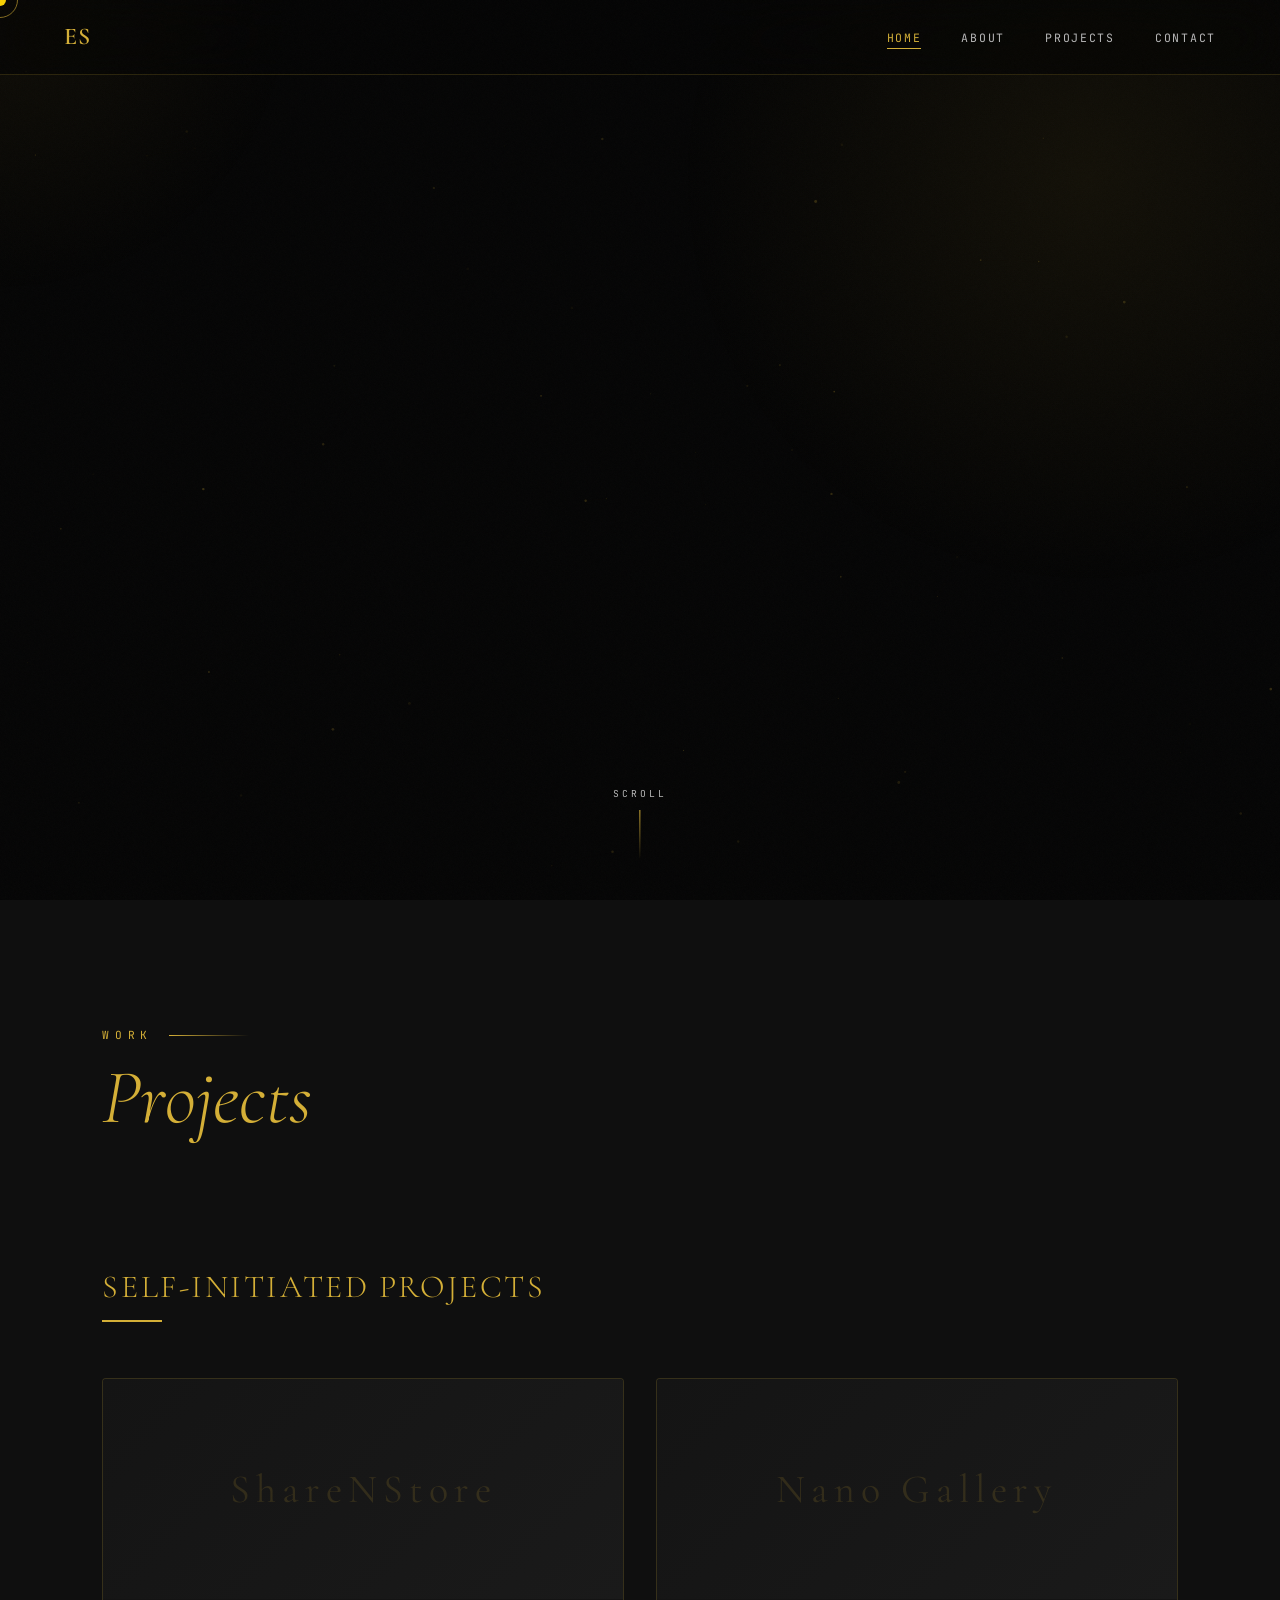
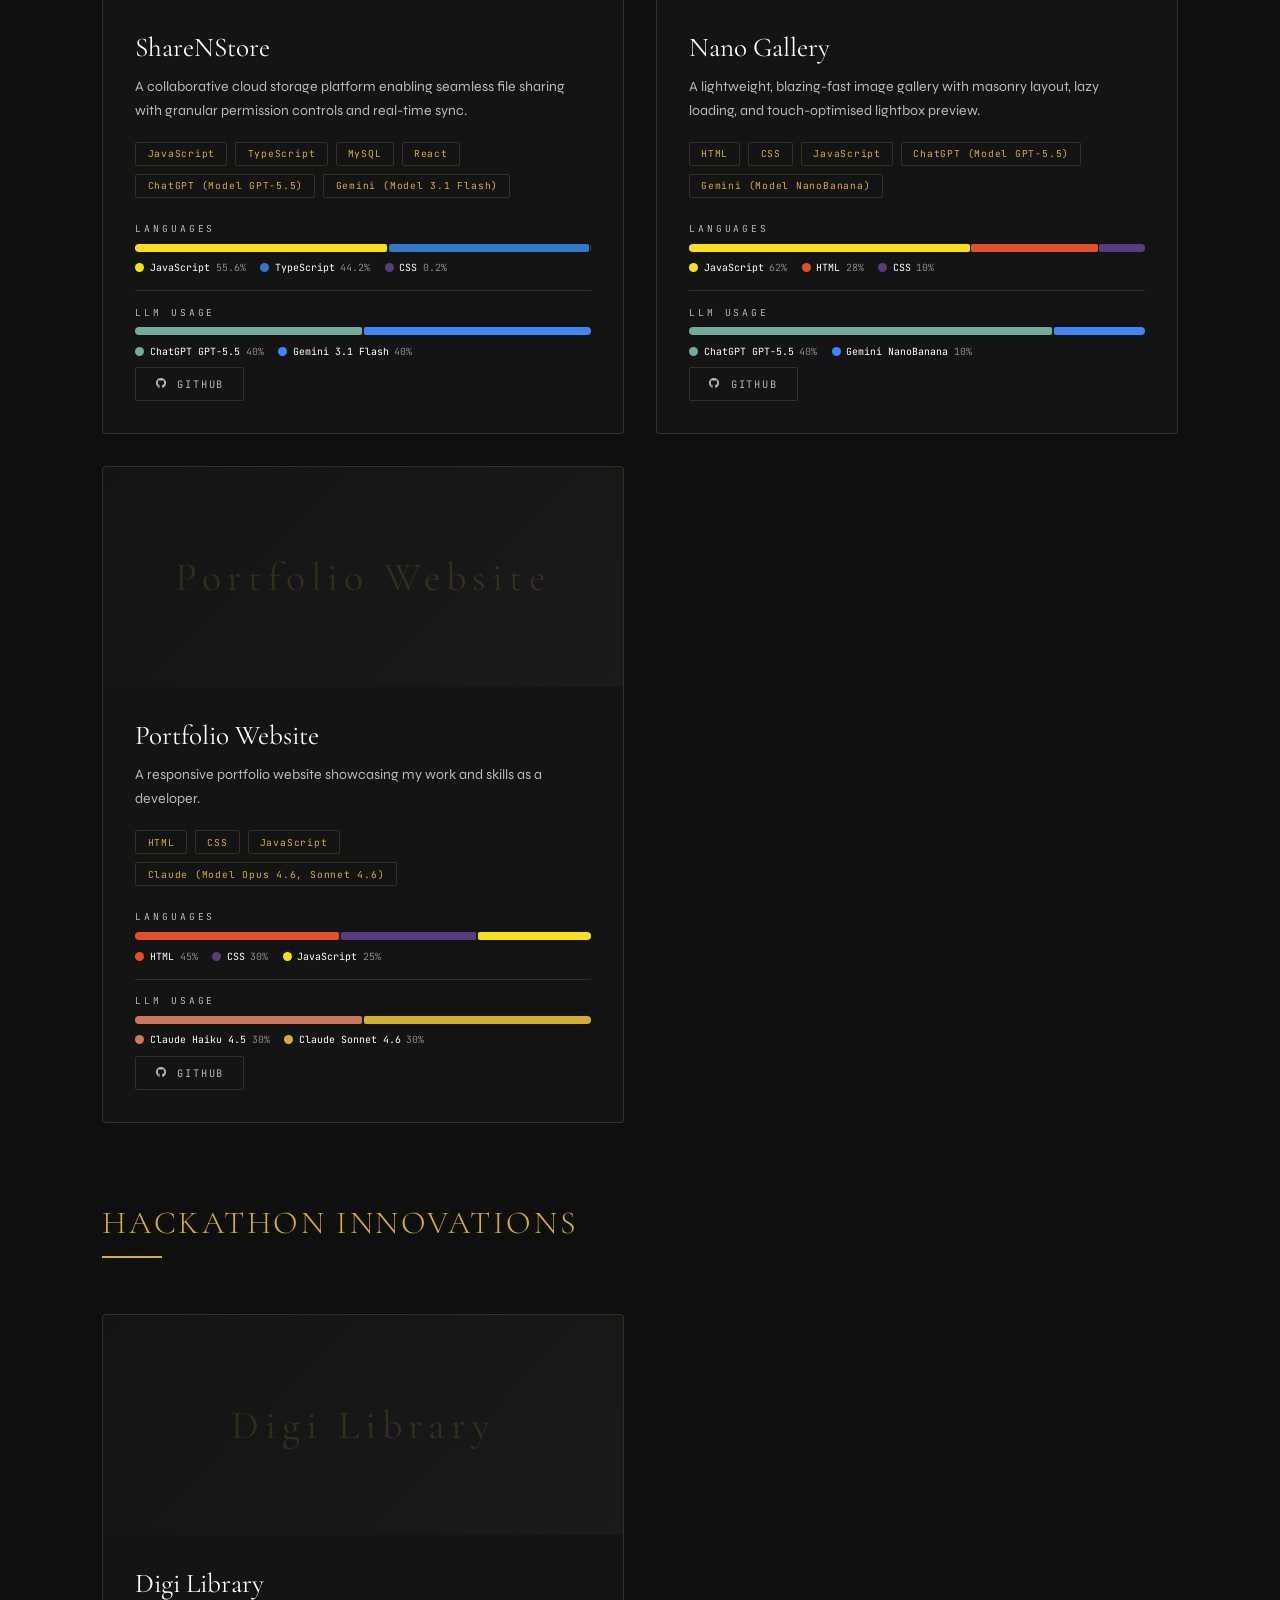
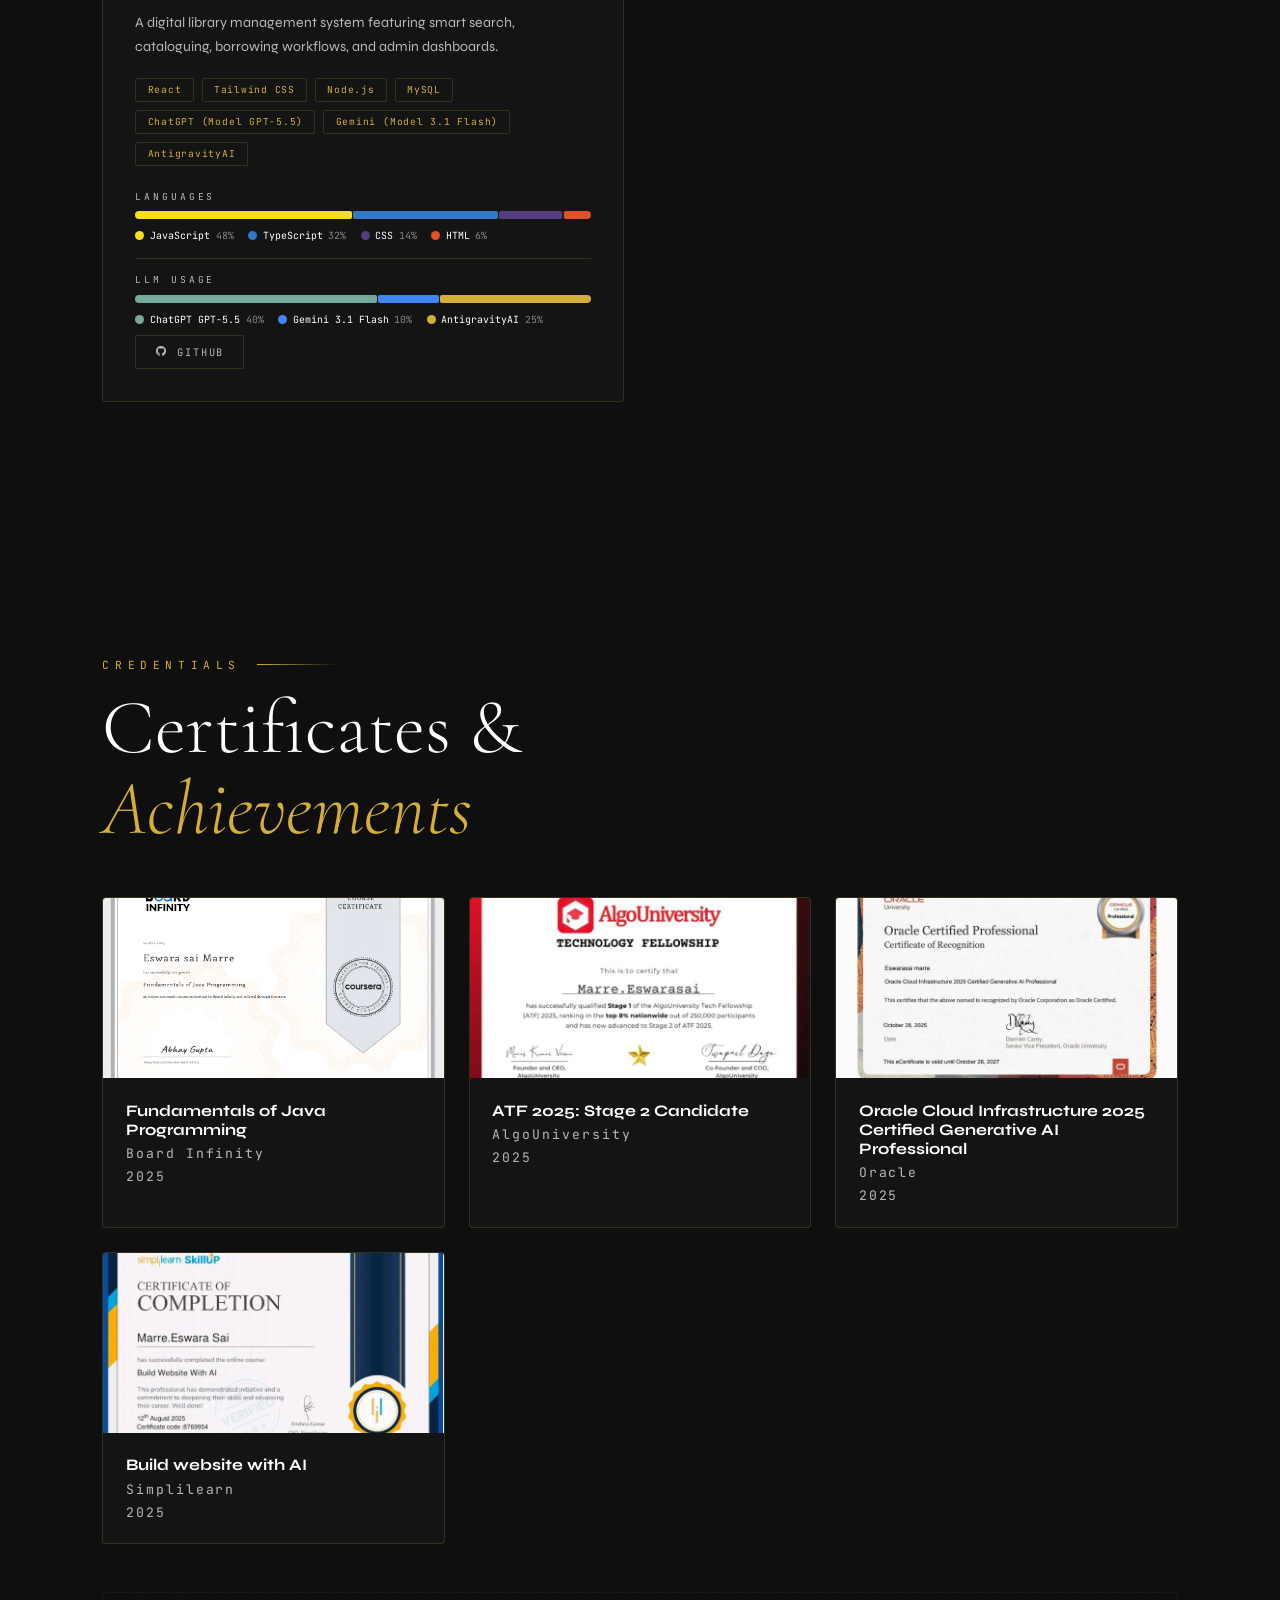
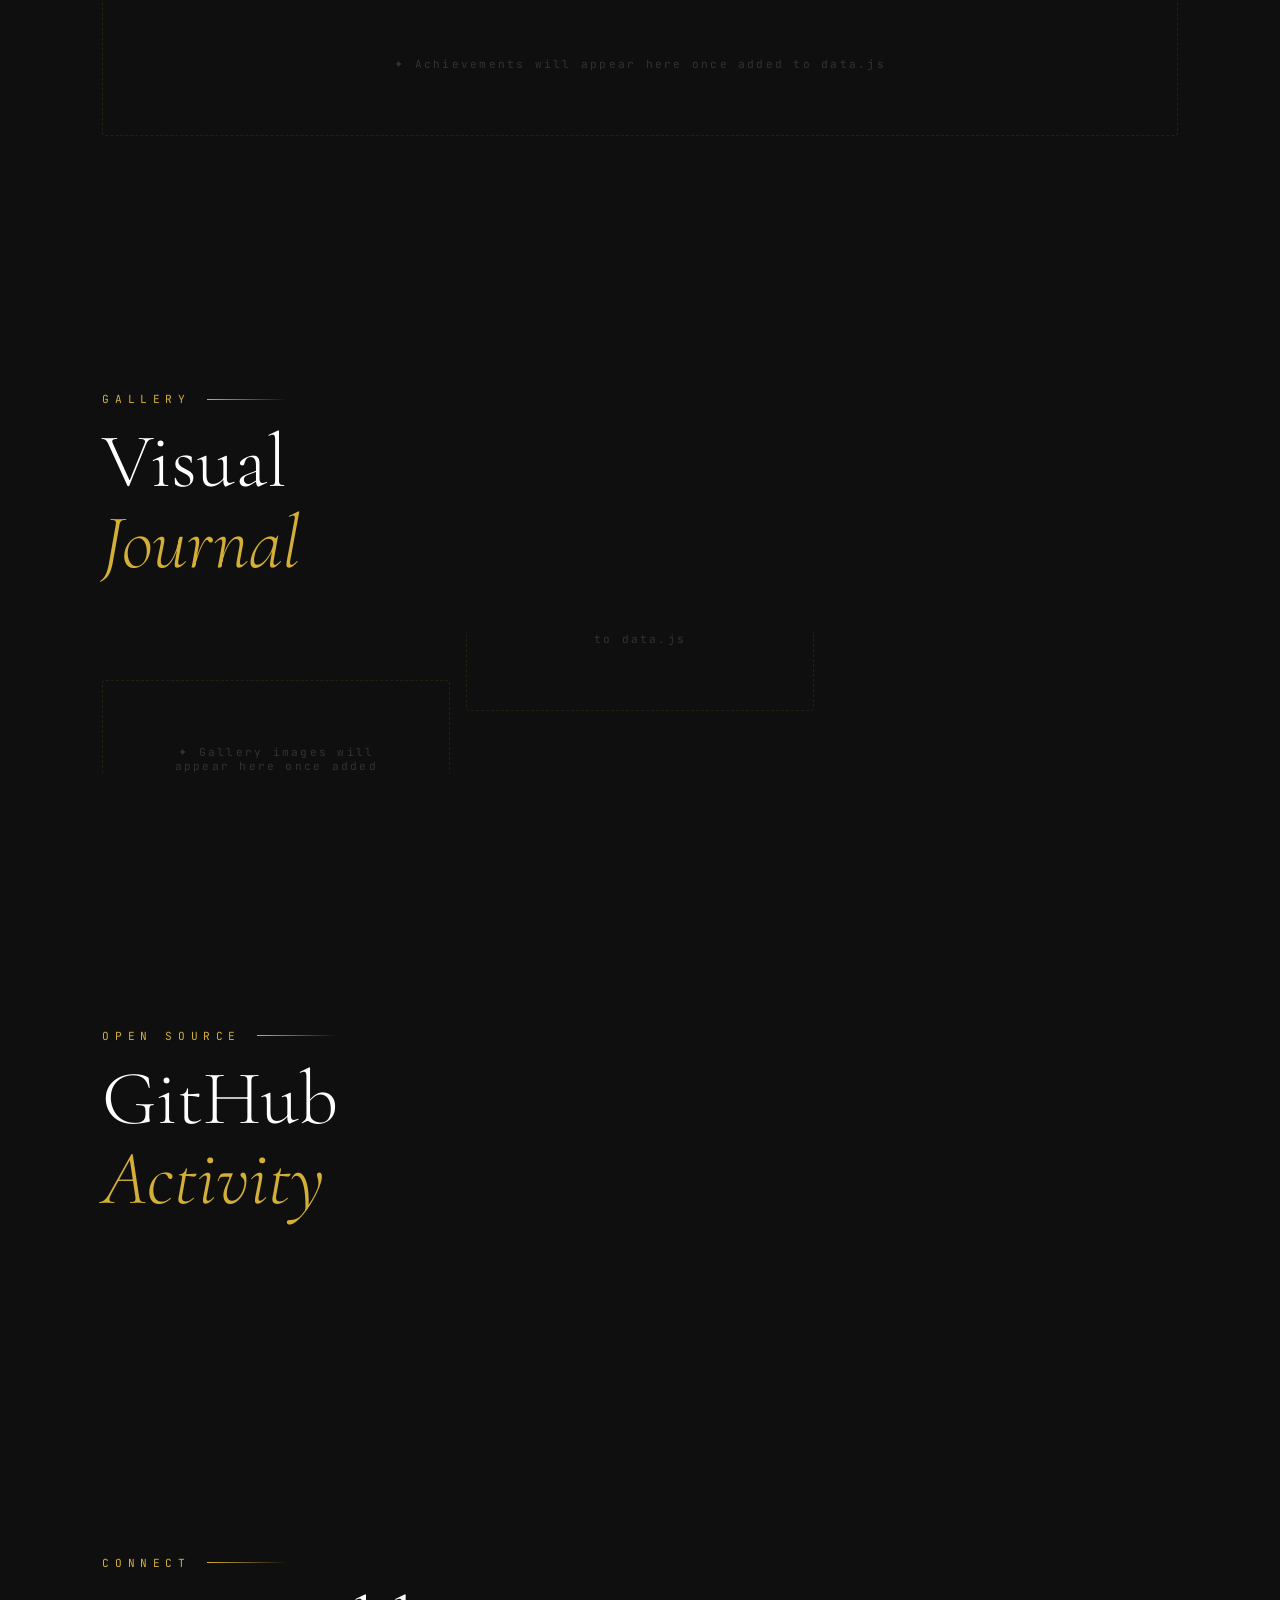
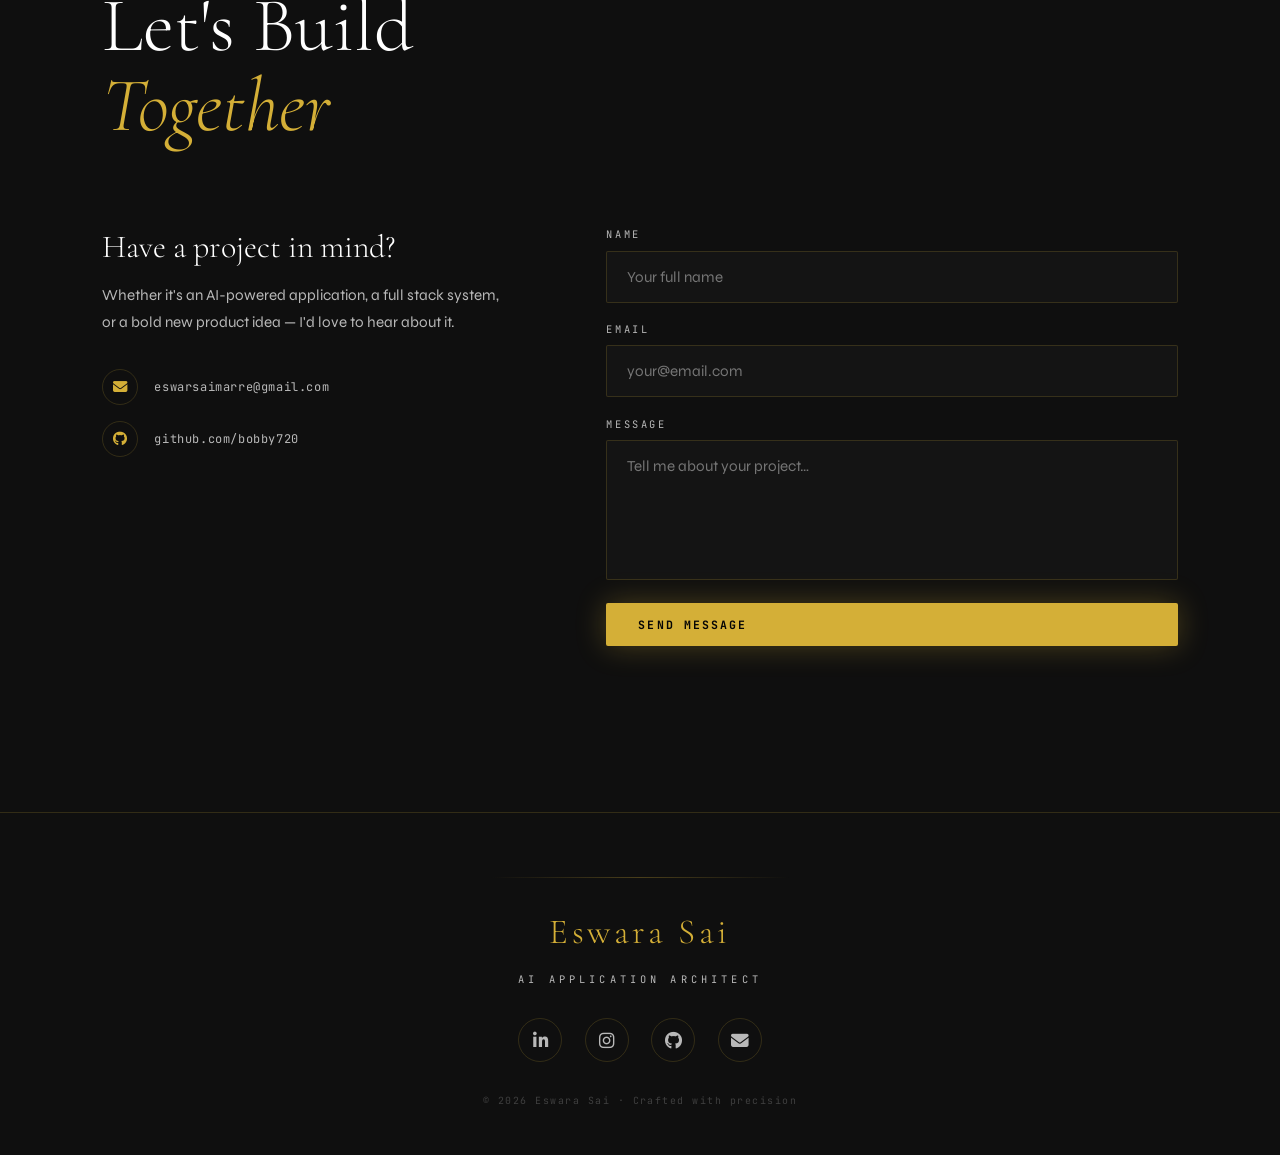
==== index.html @ 5948af4c "Merge branch 'main' of https://github.com/bobby720/Portfolio" ====
<!DOCTYPE html>
<html lang="en">
<head>
  <meta charset="UTF-8"/>
  <meta name="viewport" content="width=device-width,initial-scale=1.0"/>
  <meta name="description" content="Eswara Sai – AI Application Architect & Full Stack Developer"/>
  <title>Eswara Sai · AI Application Architect</title>
  <link rel="stylesheet" href="style.css"/>
  <!--  Icons -->
  <link rel="stylesheet" href="https://cdnjs.cloudflare.com/ajax/libs/font-awesome/6.5.0/css/all.min.css"/>
</head>
<body>

<!-- ── Noise overlay ───────────────────────────────────────── -->
<div id="noise"></div>

<!-- ── Custom Cursor ───────────────────────────────────────── -->
<div id="cursor"></div>
<div id="cursor-ring"></div>

<!-- ── Mouse Light ─────────────────────────────────────────── -->
<div id="mouse-light"></div>

<!-- ── Particles ───────────────────────────────────────────── -->
<canvas id="particles-canvas"></canvas>

<!-- ── Lightbox ────────────────────────────────────────────── -->
<div id="lightbox">
  <span id="lightbox-close">✕</span>
  <img id="lightbox-img" src="" alt="Gallery preview"/>
</div>

<!-- ═══════════════════════════════════════════════════════════
     LOADING SCREEN
═══════════════════════════════════════════════════════════ -->
<div id="loader">
  <canvas id="loader-canvas"></canvas>
  <div id="loader-content">
    <h1 id="loader-name">
      <!-- Letters injected by JS below -->
    </h1>
    <p id="loader-title">ASPIRING AI APPLICATION ARCHITECT</p>
    <div id="loader-bar"><div id="loader-bar-fill"></div></div>
    <p id="loader-percent">0%</p>
  </div>
</div>

<!-- ═══════════════════════════════════════════════════════════
     NAVIGATION
═══════════════════════════════════════════════════════════ -->
<nav id="navbar">
  <span class="nav-logo">ES</span>
  <ul class="nav-links">
    <li><a href="#hero">Home</a></li>
    <li><a href="about.html">About</a></li>
    <li><a href="#projects">Projects</a></li>
    <li><a href="#contact">Contact</a></li>
  </ul>
  <button class="nav-hamburger" id="hamburger" aria-label="Menu">
    <span></span><span></span><span></span>
  </button>
</nav>

<!-- Mobile Menu -->
<div id="mobile-menu">
  <a href="#hero">Home</a>
  <a href="about.html">About</a>
  <a href="#projects">Projects</a>
  <a href="#contact">Contact</a>
</div>

<!-- ═══════════════════════════════════════════════════════════
     HERO
═══════════════════════════════════════════════════════════ -->
<section id="hero">
  <!-- Left -->
  <div class="hero-text">
    <p class="hero-eyebrow">✦</p>
    <h1 class="hero-name">
      ESWARA<br>
      <em>SAI</em>
    </h1>
    <p class="hero-subtitle">AI Application Architect</p>
    <p class="hero-desc">Building intelligent products that solve real‑world problems using software and artificial intelligence.</p>
    <div class="hero-cta">
      <a href="#projects" class="btn btn-gold">Explore Projects</a>
      <a href="#contact"  class="btn btn-outline">Contact Me</a>
    </div>
  </div>

  <!-- Right – Profile Image -->
  <div class="hero-image-wrap">
    <div class="hero-image-ring"></div>
    <div class="hero-image-ring-2"></div>
    <img
      id="hero-profile-img"
      class="hero-profile"
      src="#"
      alt="Eswara Sai"
      onerror="this.style.display='none'; document.getElementById('hero-profile-placeholder').style.display='flex';"
    />
    <div id="hero-profile-placeholder" class="hero-profile-placeholder" style="display:none;">
      <svg viewBox="0 0 24 24" fill="none" stroke="currentColor" stroke-width="1">
        <circle cx="12" cy="8" r="4"/><path d="M4 20c0-4 3.6-7 8-7s8 3 8 7"/>
      </svg>
      <span>profile photo</span>
    </div>
  </div>

  <!-- Scroll hint -->
  <div class="scroll-hint">
    <span>Scroll</span>
    <div class="scroll-hint-line"></div>
  </div>
</section>



<!-- ═══════════════════════════════════════════════════════════
     PROJECTS
═══════════════════════════════════════════════════════════ -->
<section id="projects">
  <p class="section-label reveal">Work</p>
  <h2 class="section-title reveal" data-delay="1"><em>Projects</em></h2>
  <div class="projects-grid" id="projects-grid"></div>
</section>



<!-- ═══════════════════════════════════════════════════════════
     CERTIFICATES
═══════════════════════════════════════════════════════════ -->
<section id="certificates" style="background:var(--bg-secondary)">
  <p class="section-label reveal">Credentials</p>
  <h2 class="section-title reveal" data-delay="1">Certificates &amp;<br><em>Achievements</em></h2>
  <div id="certs-container"></div>
  <div id="achievements-container"></div>
</section>

<!-- ═══════════════════════════════════════════════════════════
     GALLERY
═══════════════════════════════════════════════════════════ -->
<section id="gallery">
  <p class="section-label reveal">Gallery</p>
  <h2 class="section-title reveal" data-delay="1">Visual<br><em>Journal</em></h2>
  <div class="masonry-grid" id="gallery-grid"></div>
</section>

<!-- ═══════════════════════════════════════════════════════════
     GITHUB
═══════════════════════════════════════════════════════════ -->
<section id="github">
  <p class="section-label reveal">Open Source</p>
  <h2 class="section-title reveal" data-delay="1">GitHub<br><em>Activity</em></h2>
  <div class="github-grid" id="github-grid"></div>
</section>

<!-- ═══════════════════════════════════════════════════════════
     CONTACT
═══════════════════════════════════════════════════════════ -->
<section id="contact" style="background:var(--bg-secondary)">
  <p class="section-label reveal">Connect</p>
  <h2 class="section-title reveal" data-delay="1">Let's Build<br><em>Together</em></h2>

  <div class="contact-grid">
    <div class="contact-info reveal-left" data-delay="2">
      <h3>Have a project in mind?</h3>
      <p>Whether it's an AI-powered application, a full stack system, or a bold new product idea — I'd love to hear about it.</p>
      <div class="contact-detail">
        <div class="contact-detail-icon"><i class="fa fa-envelope"></i></div>
        <span id="contact-email"></span>
      </div>
      <div class="contact-detail">
        <div class="contact-detail-icon"><i class="fab fa-github"></i></div>
        <span id="contact-github-user"></span>
      </div>
    </div>

    <form class="contact-form reveal-right" data-delay="3" id="contact-form">
      <div class="form-group">
        <label>Name</label>
        <input type="text" placeholder="Your full name" required/>
      </div>
      <div class="form-group">
        <label>Email</label>
        <input type="email" placeholder="your@email.com" required/>
      </div>
      <div class="form-group">
        <label>Message</label>
        <textarea placeholder="Tell me about your project…" required></textarea>
      </div>
      <button type="submit" class="btn btn-gold">Send Message</button>
      <p class="form-note" id="form-note">✦ Message received — I'll be in touch shortly.</p>
    </form>
  </div>
</section>

<!-- ═══════════════════════════════════════════════════════════
     FOOTER
═══════════════════════════════════════════════════════════ -->
<footer>
  <div class="footer-line"></div>
  <p class="footer-name" id="footer-name"></p>
  <p class="footer-title" id="footer-title"></p>
  <div class="footer-socials" id="footer-socials"></div>
  <p class="footer-copy" id="footer-copy"></p>
</footer>

<!-- ─── Scripts ─────────────────────────────────────────────── -->
<script src="js/data.js"></script>
<script>
/* ============================================================
   Inline bootstrap – runs after data.js is loaded,
   populates the DOM from DATA before script.js runs.
   ============================================================ */

// ── Loader letters ──────────────────────────────────────────
(function () {
  const nameEl = document.getElementById('loader-name');
  if (!nameEl) return;
  const full = (DATA.name || 'ESWARA SAI').toUpperCase();
  nameEl.innerHTML = full.split('').map(c =>
    c === ' ' ? '<span style="width:.4em;display:inline-block;"></span>'
              : `<span>${c}</span>`
  ).join('');
})();

// ── Skill icons map ─────────────────────────────────────────
const SKILL_ICONS = {
  'HTML':'<i class="fab fa-html5"></i>',
  'CSS':'<i class="fab fa-css3-alt"></i>',
  'JavaScript':'<i class="fab fa-js-square"></i>',
  'React':'<i class="fab fa-react"></i>',
  'Java':'<i class="fab fa-java"></i>',
  'Spring Boot':'<i class="fas fa-leaf"></i>',
  'Python':'<i class="fab fa-python"></i>',
  'MySQL':'<i class="fas fa-database"></i>',
  'Git':'<i class="fab fa-git-alt"></i>',
  'GitHub':'<i class="fab fa-github"></i>',
  'VS Code':'<i class="fas fa-code"></i>',
  'IntelliJ IDEA':'<i class="fas fa-infinity"></i>',
  'ChatGPT (Model GPT-5.5)':'<svg class="llm-icon llm-icon-chatgpt" viewBox="0 0 64 64" aria-hidden="true"><circle class="llm-badge" cx="32" cy="32" r="27"/><g class="llm-mark llm-stroke"><path d="M32 16c5.2-5.8 15.1-2.3 15.1 5.7 0 1.3-.3 2.5-.8 3.6"/><path d="M46.3 25.3c7.6 1.6 9.4 12 2.5 16-1.1.6-2.3 1-3.6 1.1"/><path d="M45.2 42.4c2.4 7.4-5.7 13.8-12.6 9.8-1.1-.6-2-1.5-2.8-2.5"/><path d="M29.8 49.7c-5.2 5.8-15.1 2.3-15.1-5.7 0-1.3.3-2.5.8-3.6"/><path d="M15.5 40.4c-7.6-1.6-9.4-12-2.5-16 1.1-.6 2.3-1 3.6-1.1"/><path d="M16.6 23.3c-2.4-7.4 5.7-13.8 12.6-9.8 1.1.6 2 1.5 2.8 2.5"/><path d="M23.4 28.1 32 23l8.6 5.1v9.8L32 43l-8.6-5.1v-9.8Z"/><path d="M32 23v20"/><path d="M23.4 28.1 40.6 38"/><path d="M40.6 28.1 23.4 38"/></g></svg>',
  'Gemini (Model 3.1 Flash)':'<svg class="llm-icon llm-icon-gemini" viewBox="0 0 64 64" aria-hidden="true"><path class="llm-badge" d="M32 4 56 18v28L32 60 8 46V18L32 4Z"/><g class="llm-mark"><path d="M30 14c2.4 10.7 8.8 17.1 19.5 19.5C38.8 35.9 32.4 42.3 30 53c-2.4-10.7-8.8-17.1-19.5-19.5C21.2 31.1 27.6 24.7 30 14Z"/><path d="M48 39c1.1 4.8 3.9 7.6 8.5 8.5-4.6.9-7.4 3.7-8.5 8.5-1.1-4.8-3.9-7.6-8.5-8.5 4.6-.9 7.4-3.7 8.5-8.5Z"/></g></svg>',
  'Claude (Model Haiku 4.5, Sonnet 4.6)':'<svg class="llm-icon llm-icon-claude" viewBox="0 0 64 64" aria-hidden="true"><rect class="llm-badge" x="7" y="7" width="50" height="50" rx="8"/><g class="llm-mark llm-stroke"><path d="M32 14v8"/><path d="M32 42v8"/><path d="M14 32h8"/><path d="M42 32h8"/><path d="M19.3 19.3 25 25"/><path d="M39 39l5.7 5.7"/><path d="M44.7 19.3 39 25"/><path d="M25 39l-5.7 5.7"/><path d="M20 32c3.5-7 7.5-10.5 12-10.5S40.5 25 44 32c-3.5 7-7.5 10.5-12 10.5S23.5 39 20 32Z"/><circle cx="32" cy="32" r="5"/></g></svg>',
  'AntigravityAI':'<svg class="llm-icon llm-icon-antigravity" viewBox="0 0 64 64" aria-hidden="true"><path class="llm-badge" d="M32 4 55.4 17.5v29L32 60 8.6 46.5v-29L32 4Z"/><g class="llm-mark llm-stroke"><path d="M18 46 32 14l14 32"/><path d="M24.5 34h15"/><path d="M14 41c6.6-7.2 16.8-11.6 27.8-11.6 3.2 0 6.2.4 9.2 1.2"/><path d="M48 23.5 53 30l-7.8 2"/><path d="M20 22c4.2-3.6 9.1-5.7 14.6-6.1"/><path d="M37 14.5 32 9l-5 5.5"/></g></svg>'
};
const SKILL_LEVELS = {
  'HTML':100,'CSS':100,'JavaScript':100,'React':100,
  'Java':100,'Spring Boot':100,'Python':100,
  'MySQL':100,
  'Git':100,'GitHub':100,'VS Code':100,'IntelliJ IDEA':100,
  'ChatGPT (Model GPT-5.5)':100,'Gemini (Model 3.1 Flash)':100,'Claude (Model Haiku 4.5, Sonnet 4.6)':100,'AntigravityAI':100  
};



// ── Projects ────────────────────────────────────────────────
(function () {
  const grid = document.getElementById('projects-grid');
  if (!grid || !DATA.projects) return;

  /* Build the stacked-bar + legend for languages or AI tools */
  function buildBarPanel(items, label) {
    if (!items || !items.length) return '';

    // Normalise to 100%
    const total = items.reduce((s, x) => s + (x.pct || 0), 0);
    const norm  = total > 0 ? 100 / total : 1;

    const segments = items.map(x =>
      `<div class="pbar-seg" style="width:${(x.pct * norm).toFixed(2)}%;background:${x.color||'#D4AF37'};"
            title="${x.name} ${x.pct}%"></div>`
    ).join('');

    const dots = items.map(x =>
      `<span class="pbar-dot-wrap">
         <span class="pbar-dot" style="background:${x.color||'#D4AF37'};"></span>
         <span class="pbar-dot-name">${x.name}</span>
         <span class="pbar-dot-pct">${x.pct}%</span>
       </span>`
    ).join('');

    return `
      <div class="pbar-panel">
        <p class="pbar-label">${label}</p>
        <div class="pbar-track">${segments}</div>
        <div class="pbar-legend">${dots}</div>
      </div>`;
  }

  // Group projects by category
  const groupedByCategory = {};
  const categoryOrder = ["Self-Initiated Projects", "Academic projects", "Hackathon Innovations"];
  
  DATA.projects.forEach(p => {
    const cat = p.category || "Other";
    if (!groupedByCategory[cat]) {
      groupedByCategory[cat] = [];
    }
    groupedByCategory[cat].push(p);
  });

  // Render categories and projects in order
  categoryOrder.forEach(category => {
    if (!groupedByCategory[category] || groupedByCategory[category].length === 0) return;

    // Create category title
    const categoryTitle = document.createElement('div');
    categoryTitle.className = 'project-category-title reveal';
    categoryTitle.innerHTML = `<h3>${category}</h3>`;
    grid.appendChild(categoryTitle);

    // Create container for projects in this category
    const categoryContainer = document.createElement('div');
    categoryContainer.className = 'project-category-container';
    
    groupedByCategory[category].forEach((p, i) => {
      const card = document.createElement('div');
      card.className = 'project-card reveal';
      card.dataset.delay = (i % 3) + 1;

      const imgHtml = p.image && p.image !== '#'
        ? `<img class="project-img" src="${p.image}" alt="${p.title}"
               onerror="this.outerHTML='<div class=\\'project-img-placeholder\\'>${p.title}</div>'">`
        : `<div class="project-img-placeholder">${p.title}</div>`;

      const techTags = (p.tech || []).map(t => `<span class="tech-tag">${t}</span>`).join('');
      const ghBtn    = p.github
        ? `<a href="${p.github}" class="btn btn-outline btn-sm" target="_blank"><i class="fab fa-github"></i> GitHub</a>`
        : '';
      const liveBtn  = p.live && p.live !== '#'
        ? `<a href="${p.live}" class="btn btn-gold btn-sm" target="_blank"><i class="fas fa-external-link-alt"></i> Live</a>`
        : '';

      const langBar = buildBarPanel(p.languages, 'Languages');
      const aiBar   = buildBarPanel(p.LLM,        'LLM Usage');

      card.innerHTML = `
        ${imgHtml}
        <div class="project-body">
          <h3 class="project-title">${p.title}</h3>
          <p class="project-desc">${p.description}</p>
          <div class="project-tech">${techTags}</div>
          ${langBar}
          ${aiBar}
          <div class="project-links">${ghBtn}${liveBtn}</div>
        </div>
      `;
      categoryContainer.appendChild(card);
    });
    
    grid.appendChild(categoryContainer);
  });

  /* Animate bars when card enters viewport */
  const io = new IntersectionObserver(entries => {
    entries.forEach(e => {
      if (e.isIntersecting) {
        e.target.querySelectorAll('.pbar-seg').forEach(seg => {
          const target = seg.style.width;
          seg.style.width = '0%';
          requestAnimationFrame(() => {
            seg.style.transition = 'width 1s cubic-bezier(0.25,0.46,0.45,0.94)';
            seg.style.width = target;
          });
        });
        io.unobserve(e.target);
      }
    });
  }, { threshold: 0.25 });
  document.querySelectorAll('.project-card').forEach(c => io.observe(c));
})();

// ── Timeline ─────────────────────────────────────────────────
(function () {
  const container = document.getElementById('timeline-items');
  if (!container || !DATA.timeline) return;

  DATA.timeline.forEach((t, i) => {
    const item = document.createElement('div');
    item.className = 'timeline-item reveal';
    item.dataset.delay = i + 1;
    item.innerHTML = `
      <div class="timeline-dot">
        <div class="timeline-dot-inner">${t.icon || '✦'}</div>
      </div>
      <div class="timeline-content">
        <p class="timeline-year">${t.year}</p>
        <h3 class="timeline-title">${t.title}</h3>
        <p class="timeline-desc">${t.description}</p>
      </div>
    `;
    container.appendChild(item);
  });
})();

// ── Certificates & Achievements ──────────────────────────────
(function () {
  function renderDynamicSection(containerId, items, emptyMsg) {
    const c = document.getElementById(containerId);
    if (!c) return;
    if (!items || items.length === 0) {
      c.innerHTML = `<p class="section-empty">${emptyMsg}</p>`;
      return;
    }
    const grid = document.createElement('div');
    grid.className = 'dynamic-grid';
    items.forEach(item => {
      const card = document.createElement('div');
      card.className = 'dynamic-card reveal';
      card.innerHTML = `
        ${item.image ? `<img src="${item.image}" alt="${item.title}">` : ''}
        <div class="dynamic-card-body">
          <h4>${item.title}</h4>
          ${item.description ? `<p>${item.description}</p>` : ''}
          ${item.issuer ? `<p class="dynamic-card-meta">${item.issuer}</p>` : ''}
          ${item.date   ? `<p class="dynamic-card-meta">${item.date}</p>` : ''}
        </div>
      `;
      grid.appendChild(card);
    });
    c.appendChild(grid);
  }

  renderDynamicSection('certs-container', DATA.certificates,
    '✦ Certificates will appear here once added to data.js');
  renderDynamicSection('achievements-container', DATA.achievements,
    '✦ Achievements will appear here once added to data.js');
})();

// ── Gallery ──────────────────────────────────────────────────
(function () {
  const grid = document.getElementById('gallery-grid');
  if (!grid) return;

  if (!DATA.gallery || DATA.gallery.length === 0) {
    grid.innerHTML = `<p class="section-empty">✦ Gallery images will appear here once added to data.js</p>`;
    return;
  }

  DATA.gallery.forEach(item => {
    const div = document.createElement('div');
    div.className = 'masonry-item';
    div.innerHTML = `<img src="${item.src}" alt="${item.caption || ''}">`;
    grid.appendChild(div);
  });
})();

// ── GitHub Section ───────────────────────────────────────────
(function () {
  const u    = DATA.githubUsername || 'bobby720';
  const grid = document.getElementById('github-grid');
  if (!grid) return;

  const cards = [
    {
      label: 'GitHub Stats',
      src: `https://github-readme-stats.vercel.app/api?username=${u}&show_icons=true&theme=transparent&title_color=D4AF37&icon_color=D4AF37&text_color=B8B8B8&border_color=2a2a2a&hide_border=false`
    },
    {
      label: 'GitHub Streak',
      src: `https://streak-stats.demolab.com?user=${u}&theme=transparent&ring=D4AF37&fire=FFD700&currStreakLabel=D4AF37&sideNums=B8B8B8&dates=555&border=2a2a2a`
    },
    {
      label: 'Top Languages',
      src: `https://github-readme-stats.vercel.app/api/top-langs/?username=${u}&layout=compact&theme=transparent&title_color=D4AF37&text_color=B8B8B8&border_color=2a2a2a`
    },
    {
      label: 'Contribution Graph',
      src: `https://github-readme-activity-graph.vercel.app/graph?username=${u}&theme=react-dark&color=D4AF37&line=D4AF37&point=FFD700&area=true&hide_border=false&bg_color=141414`
    }
  ];

  cards.forEach((c, i) => {
    const div = document.createElement('div');
    div.className = 'github-card reveal';
    div.dataset.delay = i + 1;
    div.innerHTML = `
      <img src="${c.src}" alt="${c.label}" loading="lazy"
           onerror="this.parentElement.style.display='none'">
      <p class="github-card-label">${c.label}</p>
    `;
    grid.appendChild(div);
  });

  // Snake
  const snakeWrap = document.createElement('div');
  snakeWrap.style.cssText = 'grid-column:1/-1; background:var(--bg-card); border:1px solid var(--border); border-radius:4px; overflow:hidden;';
  snakeWrap.innerHTML = `
    <img src="https://raw.githubusercontent.com/${u}/${u}/output/github-contribution-grid-snake-dark.svg"
         alt="Contribution Snake" style="width:100%; display:block;"
         onerror="this.parentElement.style.display='none'">
    <p class="github-card-label">Contribution Snake</p>
  `;
  grid.appendChild(snakeWrap);
})();

// ── Contact section info ─────────────────────────────────────
(function () {
  const emailEl  = document.getElementById('contact-email');
  const ghUserEl = document.getElementById('contact-github-user');
  if (emailEl)  emailEl.textContent  = DATA.email || '';
  if (ghUserEl) ghUserEl.textContent = 'github.com/' + (DATA.githubUsername || '');
})();

// ── Footer ───────────────────────────────────────────────────
(function () {
  const nameEl    = document.getElementById('footer-name');
  const titleEl   = document.getElementById('footer-title');
  const socialsEl = document.getElementById('footer-socials');
  const copyEl    = document.getElementById('footer-copy');

  if (nameEl)  nameEl.textContent  = DATA.name  || 'Eswara Sai';
  if (titleEl) titleEl.textContent = DATA.title || 'AI Application Architect';

  if (socialsEl) {
    const socials = [
      { icon: 'fab fa-linkedin-in',  href: DATA.linkedin  || '#', label: 'LinkedIn' },
      { icon: 'fab fa-instagram',    href: DATA.instagram || '#', label: 'Instagram' },
      { icon: 'fab fa-github',       href: DATA.github    || '#', label: 'GitHub' },
      { icon: 'fas fa-envelope',     href: 'mailto:' + (DATA.email || ''), label: 'Email' }
    ];
    socials.forEach(s => {
      const a = document.createElement('a');
      a.className = 'footer-social';
      a.href  = s.href;
      a.title = s.label;
      a.target = '_blank';
      a.innerHTML = `<i class="${s.icon}"></i>`;
      socialsEl.appendChild(a);
    });
  }

  if (copyEl) {
    copyEl.textContent = `© ${new Date().getFullYear()} ${DATA.name || 'Eswara Sai'} · Crafted with precision`;
  }
})();
</script>
<script src="js/script.js"></script>
</body>
</html>
---- style.css ----
/* ============================================================
   style.css – Eswara Sai Premium Portfolio
   ============================================================ */

/* ── Google Fonts ─────────────────────────────────────────── */
@import url('https://fonts.googleapis.com/css2?family=Cormorant+Garamond:ital,wght@0,300;0,400;0,600;1,300;1,400&family=Syne:wght@400;600;700;800&family=JetBrains+Mono:wght@300;400&display=swap');

/* ── CSS Variables ─────────────────────────────────────────── */
:root {
  --bg-primary:   #050505;
  --bg-secondary: #0F0F0F;
  --bg-card:      #141414;
  --gold:         #D4AF37;
  --gold-bright:  #FFD700;
  --gold-dim:     rgba(212,175,55,0.15);
  --gold-glow:    rgba(212,175,55,0.4);
  --text:         #FFFFFF;
  --text-sec:     #B8B8B8;
  --border:       rgba(212,175,55,0.18);
  --font-display: 'Cormorant Garamond', serif;
  --font-ui:      'Syne', sans-serif;
  --font-mono:    'JetBrains Mono', monospace;
  --ease-luxury:  cubic-bezier(0.25, 0.46, 0.45, 0.94);
  --ease-spring:  cubic-bezier(0.34, 1.56, 0.64, 1);
}

/* ── Reset ─────────────────────────────────────────────────── */
*, *::before, *::after { box-sizing: border-box; margin: 0; padding: 0; }
html { scroll-behavior: smooth; }
body {
  background: var(--bg-primary);
  color: var(--text);
  font-family: var(--font-ui);
  overflow-x: hidden;
  cursor: none;
}
a { text-decoration: none; color: inherit; }
img { max-width: 100%; display: block; }
button { cursor: none; border: none; background: none; font-family: inherit; }

/* ── Custom Cursor ─────────────────────────────────────────── */
#cursor {
  position: fixed; top: 0; left: 0; z-index: 9999;
  width: 12px; height: 12px;
  background: var(--gold-bright);
  border-radius: 50%;
  pointer-events: none;
  transform: translate(-50%,-50%);
  transition: width .25s var(--ease-luxury), height .25s var(--ease-luxury), opacity .25s;
  mix-blend-mode: difference;
}
#cursor-ring {
  position: fixed; top: 0; left: 0; z-index: 9998;
  width: 36px; height: 36px;
  border: 1px solid var(--gold);
  border-radius: 50%;
  pointer-events: none;
  transform: translate(-50%,-50%);
  transition: transform .12s linear, width .3s var(--ease-luxury), height .3s var(--ease-luxury);
  opacity: .6;
}
body:hover #cursor { opacity: 1; }

/* ── Loading Screen ────────────────────────────────────────── */
#loader {
  position: fixed; inset: 0; z-index: 99999;
  background: #000;
  display: flex; flex-direction: column;
  align-items: center; justify-content: center;
  overflow: hidden;
}
#loader-canvas {
  position: absolute; inset: 0;
  width: 100%; height: 100%;
}
#loader-content {
  position: relative; z-index: 2;
  text-align: center;
}
#loader-name {
  font-family: var(--font-display);
  font-size: clamp(3rem, 10vw, 8rem);
  font-weight: 300;
  letter-spacing: .4em;
  color: transparent;
  -webkit-text-stroke: 1px var(--gold);
  opacity: 0;
}
#loader-name span { display: inline-block; opacity: 0; transform: translateY(30px); }
#loader-title {
  font-family: var(--font-mono);
  font-size: clamp(.65rem, 1.5vw, .9rem);
  letter-spacing: .55em;
  color: var(--gold);
  margin-top: 1rem;
  opacity: 0;
}
#loader-bar {
  width: 220px; height: 1px;
  background: var(--border);
  margin: 2rem auto 0;
  overflow: hidden;
}
#loader-bar-fill {
  height: 100%;
  width: 0%;
  background: linear-gradient(90deg, transparent, var(--gold), transparent);
  transition: width 1.6s var(--ease-luxury);
}
#loader-percent {
  font-family: var(--font-mono);
  font-size: .7rem;
  color: var(--text-sec);
  margin-top: .6rem;
  opacity: 0;
}

/* ── Noise Overlay ─────────────────────────────────────────── */
#noise {
  position: fixed; inset: 0; z-index: 9990;
  pointer-events: none;
  opacity: .025;
  background-image: url("data:image/svg+xml,%3Csvg viewBox='0 0 256 256' xmlns='http://www.w3.org/2000/svg'%3E%3Cfilter id='n'%3E%3CfeTurbulence type='fractalNoise' baseFrequency='.9' numOctaves='4' stitchTiles='stitch'/%3E%3C/filter%3E%3Crect width='100%25' height='100%25' filter='url(%23n)'/%3E%3C/svg%3E");
  background-size: 128px;
}

/* ── Mouse Light ───────────────────────────────────────────── */
#mouse-light {
  position: fixed; top: 0; left: 0; z-index: 0;
  width: 600px; height: 600px;
  background: radial-gradient(circle, rgba(212,175,55,.06) 0%, transparent 70%);
  border-radius: 50%;
  pointer-events: none;
  transform: translate(-50%,-50%);
  transition: transform .08s linear;
}

/* ── Particles Canvas ──────────────────────────────────────── */
#particles-canvas {
  position: fixed; inset: 0; z-index: 0;
  pointer-events: none;
  opacity: .5;
}

/* ── Navigation ────────────────────────────────────────────── */
#navbar {
  position: fixed; top: 0; left: 0; right: 0; z-index: 1000;
  padding: 1.4rem 5vw;
  display: flex; align-items: center; justify-content: space-between;
  backdrop-filter: blur(20px) saturate(180%);
  -webkit-backdrop-filter: blur(20px) saturate(180%);
  background: rgba(5,5,5,.7);
  border-bottom: 1px solid var(--border);
  transition: padding .4s var(--ease-luxury);
}
#navbar.scrolled { padding: 1rem 5vw; }
.nav-logo {
  font-family: var(--font-display);
  font-size: 1.5rem;
  font-weight: 600;
  color: var(--gold);
  letter-spacing: .06em;
}
.nav-links { display: flex; gap: 2.5rem; list-style: none; }
.nav-links a {
  font-family: var(--font-mono);
  font-size: .72rem;
  letter-spacing: .15em;
  text-transform: uppercase;
  color: var(--text-sec);
  position: relative;
  transition: color .3s;
}
.nav-links a::after {
  content: '';
  position: absolute; bottom: -4px; left: 0;
  width: 0; height: 1px;
  background: var(--gold);
  transition: width .4s var(--ease-luxury);
}
.nav-links a:hover, .nav-links a.active { color: var(--gold); }
.nav-links a:hover::after, .nav-links a.active::after { width: 100%; }
.nav-hamburger { display: none; flex-direction: column; gap: 5px; cursor: none; }
.nav-hamburger span {
  display: block; width: 26px; height: 1px; background: var(--text-sec);
  transition: transform .3s, opacity .3s, background .3s;
}
.nav-hamburger.open span:nth-child(1) { transform: translateY(6px) rotate(45deg); background: var(--gold); }
.nav-hamburger.open span:nth-child(2) { opacity: 0; }
.nav-hamburger.open span:nth-child(3) { transform: translateY(-6px) rotate(-45deg); background: var(--gold); }

/* ── Hero Section ──────────────────────────────────────────── */
#hero {
  min-height: 100vh;
  display: grid; grid-template-columns: 1fr 1fr; gap: 4rem;
  align-items: center;
  padding: 8rem 8vw 6rem;
  position: relative; overflow: hidden;
}
#hero::before {
  content: '';
  position: absolute; top: -30%; right: -20%;
  width: 70vw; height: 70vw;
  background: radial-gradient(circle, rgba(212,175,55,.07) 0%, transparent 65%);
  pointer-events: none;
}
.hero-text { position: relative; z-index: 1; }
.hero-eyebrow {
  font-family: var(--font-mono);
  font-size: .72rem; letter-spacing: .4em;
  color: var(--gold); text-transform: uppercase;
  margin-bottom: 2rem;
  opacity: 0; transform: translateY(20px);
}
.hero-name {
  font-family: var(--font-display);
  font-size: clamp(4rem, 9vw, 8.5rem);
  font-weight: 300;
  line-height: .92;
  letter-spacing: -.01em;
  margin-bottom: 1.5rem;
  opacity: 0; transform: translateY(40px);
}
.hero-name em {
  display: block;
  font-style: italic; color: var(--gold);
}
.hero-subtitle {
  font-family: var(--font-mono);
  font-size: .8rem; letter-spacing: .25em;
  color: var(--text-sec); text-transform: uppercase;
  margin-bottom: 2.5rem;
  opacity: 0; transform: translateY(20px);
}
.hero-desc {
  font-size: 1.05rem; line-height: 1.75;
  color: var(--text-sec); max-width: 46ch;
  margin-bottom: 3rem;
  opacity: 0; transform: translateY(20px);
}
.hero-cta { display: flex; gap: 1.2rem; flex-wrap: wrap; opacity: 0; transform: translateY(20px); }

/* Buttons */
.btn {
  display: inline-flex; align-items: center; gap: .6rem;
  padding: .85rem 2rem;
  font-family: var(--font-mono); font-size: .72rem;
  letter-spacing: .18em; text-transform: uppercase;
  border-radius: 2px;
  transition: all .35s var(--ease-luxury);
  position: relative; overflow: hidden;
}
.btn::before {
  content: ''; position: absolute; inset: 0;
  background: linear-gradient(135deg, transparent 40%, rgba(255,255,255,.05));
  opacity: 0; transition: opacity .3s;
}
.btn:hover::before { opacity: 1; }
.btn-gold {
  background: var(--gold);
  color: #050505; font-weight: 700;
  box-shadow: 0 0 30px rgba(212,175,55,.3);
}
.btn-gold:hover {
  background: var(--gold-bright);
  box-shadow: 0 0 50px rgba(255,215,0,.5);
  transform: translateY(-2px);
}
.btn-outline {
  border: 1px solid var(--border);
  color: var(--text-sec);
}
.btn-outline:hover {
  border-color: var(--gold);
  color: var(--gold);
  box-shadow: 0 0 25px rgba(212,175,55,.15);
  transform: translateY(-2px);
}
.btn-sm {
  padding: .55rem 1.2rem;
  font-size: .65rem;
}

/* Hero Image */
.hero-image-wrap {
  position: relative; display: flex;
  align-items: center; justify-content: center;
  z-index: 1;
  opacity: 0;
}
.hero-image-ring {
  position: absolute;
  width: 95%; aspect-ratio: 1;
  border-radius: 50%;
  border: 1px solid var(--border);
  animation: spin-slow 20s linear infinite;
}
.hero-image-ring::before {
  content: '';
  position: absolute; top: -3px; left: 50%;
  transform: translateX(-50%);
  width: 6px; height: 6px;
  background: var(--gold);
  border-radius: 50%;
  box-shadow: 0 0 12px var(--gold);
}
.hero-image-ring-2 {
  position: absolute;
  width: 88%; aspect-ratio: 1;
  border-radius: 50%;
  border: 1px dashed rgba(212,175,55,.12);
  animation: spin-slow 15s linear infinite reverse;
}
.hero-profile {
  width: min(440px, 80vw); aspect-ratio: 3/4;
  border-radius: 4px;
  object-fit: cover;
  border: 1px solid var(--border);
  box-shadow: 0 0 80px rgba(212,175,55,.15), 0 0 200px rgba(212,175,55,.06);
  animation: float 6s ease-in-out infinite;
  position: relative; z-index: 2;
}
.hero-profile-placeholder {
  width: min(420px, 75vw); aspect-ratio: 3/4;
  border-radius: 4px;
  border: 1px solid var(--border);
  box-shadow: 0 0 80px rgba(212,175,55,.15), 0 0 200px rgba(212,175,55,.06);
  animation: float 6s ease-in-out infinite;
  position: relative; z-index: 2;
  background: var(--bg-card);
  display: flex; flex-direction: column;
  align-items: center; justify-content: center;
  gap: .8rem;
  color: var(--text-sec);
}
.hero-profile-placeholder svg {
  width: 64px; height: 64px; opacity: .3;
}
.hero-profile-placeholder span {
  font-family: var(--font-mono); font-size: .65rem;
  letter-spacing: .2em; text-transform: uppercase; opacity: .4;
}

@keyframes float {
  0%,100% { transform: translateY(0); }
  50%      { transform: translateY(-16px); }
}
@keyframes spin-slow {
  to { transform: rotate(360deg); }
}

/* Scroll Hint */
.scroll-hint {
  position: absolute; bottom: 2.5rem; left: 50%;
  transform: translateX(-50%);
  display: flex; flex-direction: column; align-items: center; gap: .6rem;
  opacity: 0; animation: fade-in 1s 3s forwards;
}
.scroll-hint span {
  font-family: var(--font-mono); font-size: .6rem;
  letter-spacing: .3em; color: var(--text-sec); text-transform: uppercase;
}
.scroll-hint-line {
  width: 1px; height: 50px;
  background: linear-gradient(to bottom, var(--gold), transparent);
  animation: scroll-line 2s ease-in-out infinite;
}
@keyframes scroll-line {
  0%   { transform: scaleY(0); transform-origin: top; }
  50%  { transform: scaleY(1); transform-origin: top; }
  51%  { transform: scaleY(1); transform-origin: bottom; }
  100% { transform: scaleY(0); transform-origin: bottom; }
}
@keyframes fade-in {
  to { opacity: 1; }
}

/* ── Sections ──────────────────────────────────────────────── */
section {
  padding: 8rem 8vw;
  position: relative;
}
.section-label {
  font-family: var(--font-mono); font-size: .7rem;
  letter-spacing: .5em; color: var(--gold);
  text-transform: uppercase; margin-bottom: 1rem;
  display: flex; align-items: center; gap: 1rem;
}
.section-label::after {
  content: ''; flex: 1; max-width: 80px; height: 1px;
  background: linear-gradient(90deg, var(--gold), transparent);
}
.section-title {
  font-family: var(--font-display);
  font-size: clamp(2.5rem, 6vw, 5.5rem);
  font-weight: 300; line-height: 1.05;
  margin-bottom: 1rem;
}
.section-title em { color: var(--gold); font-style: italic; }

/* Reveal animation targets */
.reveal {
  opacity: 0; transform: translateY(50px);
  transition: opacity .8s var(--ease-luxury), transform .8s var(--ease-luxury);
}
.reveal.visible { opacity: 1; transform: translateY(0); }
.reveal-left {
  opacity: 0; transform: translateX(-50px);
  transition: opacity .8s var(--ease-luxury), transform .8s var(--ease-luxury);
}
.reveal-left.visible { opacity: 1; transform: translateX(0); }
.reveal-right {
  opacity: 0; transform: translateX(50px);
  transition: opacity .8s var(--ease-luxury), transform .8s var(--ease-luxury);
}
.reveal-right.visible { opacity: 1; transform: translateX(0); }

/* Stagger helper */
[data-delay="1"] { transition-delay: .1s; }
[data-delay="2"] { transition-delay: .2s; }
[data-delay="3"] { transition-delay: .3s; }
[data-delay="4"] { transition-delay: .4s; }
[data-delay="5"] { transition-delay: .5s; }
[data-delay="6"] { transition-delay: .6s; }

/* ── About Section ─────────────────────────────────────────── */
#about { background: var(--bg-secondary); }
.about-grid { display: grid; grid-template-columns: 1fr 1fr; gap: 6rem; align-items: start; margin-top: 5rem; }
.about-text p {
  font-size: 1.05rem; line-height: 1.9;
  color: var(--text-sec); margin-bottom: 1.5rem;
}
.about-text p span { color: var(--gold); }
.about-cards { display: flex; flex-direction: column; gap: 1.2rem; }

.about-card {
  background: var(--bg-card);
  border: 1px solid var(--border);
  border-radius: 4px;
  padding: 1.6rem 2rem;
  position: relative; overflow: hidden;
  transition: border-color .4s, box-shadow .4s, transform .4s var(--ease-luxury);
}
.about-card::before {
  content: '';
  position: absolute; top: 0; left: 0;
  width: 3px; height: 0;
  background: var(--gold);
  transition: height .5s var(--ease-luxury);
}
.about-card:hover::before { height: 100%; }
.about-card:hover {
  border-color: rgba(212,175,55,.4);
  box-shadow: 0 0 40px rgba(212,175,55,.08);
  transform: translateX(6px);
}
.about-card-icon {
  font-size: 1.4rem; margin-bottom: .8rem;
}
.about-card h4 {
  font-family: var(--font-mono); font-size: .72rem;
  letter-spacing: .2em; color: var(--gold);
  text-transform: uppercase; margin-bottom: .6rem;
}
.about-card p { font-size: .92rem; color: var(--text-sec); line-height: 1.6; }
.about-focus-tags {
  display: flex; flex-wrap: wrap; gap: .5rem; margin-top: .8rem;
}
.about-focus-tag {
  font-family: var(--font-mono); font-size: .62rem;
  letter-spacing: .1em; padding: .3rem .8rem;
  border: 1px solid var(--border); border-radius: 2px;
  color: var(--text-sec);
  transition: all .3s;
}
.about-card:hover .about-focus-tag {
  border-color: rgba(212,175,55,.3);
  color: var(--gold);
}

/* ── Skills Section ────────────────────────────────────────── */
.skills-categories { margin-top: 5rem; display: flex; flex-direction: column; gap: 4rem; }
.skills-category-label {
  font-family: var(--font-mono); font-size: .68rem;
  letter-spacing: .4em; color: var(--text-sec);
  text-transform: uppercase; margin-bottom: 1.5rem;
  padding-bottom: .8rem;
  border-bottom: 1px solid var(--border);
}
.skills-grid {
  display: grid;
  grid-template-columns: repeat(auto-fill, minmax(160px, 1fr));
  gap: 1rem;
}
.skill-card {
  background: var(--bg-card);
  border: 1px solid var(--border);
  border-radius: 4px;
  padding: 1.6rem 1.2rem;
  text-align: center;
  position: relative; overflow: hidden;
  transition: all .4s var(--ease-luxury);
  cursor: none;
}
.skill-card::before {
  content: '';
  position: absolute; inset: 0;
  background: radial-gradient(circle at 50% 100%, rgba(212,175,55,.08), transparent 70%);
  opacity: 0; transition: opacity .4s;
}
.skill-card:hover::before { opacity: 1; }
.skill-card:hover {
  border-color: rgba(212,175,55,.5);
  box-shadow: 0 0 35px rgba(212,175,55,.12);
  transform: translateY(-6px);
}
.skill-icon {
  font-size: 2rem; margin-bottom: .8rem;
  display: block; transition: transform .4s var(--ease-spring);
}
.skill-icon .llm-icon {
  width: 2.45rem;
  height: 2.45rem;
  display: inline-block;
  overflow: visible;
  filter: drop-shadow(0 7px 10px rgba(0,0,0,.35)) drop-shadow(0 0 12px rgba(212,175,55,.14));
}
.llm-badge {
  fill: #171717;
  stroke: rgba(212,175,55,.24);
  stroke-width: 1;
}
.llm-mark {
  fill: #fff;
}
.llm-stroke {
  fill: none;
  stroke: #fff;
  stroke-width: 3.6;
  stroke-linecap: round;
  stroke-linejoin: round;
}
.llm-icon-chatgpt .llm-stroke { stroke-width: 3.7; }
.llm-icon-claude .llm-stroke { stroke-width: 4.2; }
.llm-icon-antigravity .llm-stroke { stroke-width: 4; }
.skill-card:hover .skill-icon { transform: scale(1.15); }
.skill-name {
  font-family: var(--font-ui); font-size: .82rem;
  font-weight: 600; letter-spacing: .06em;
  color: var(--text); margin-bottom: .8rem;
}
.skill-bar {
  width: 100%; height: 2px;
  background: rgba(255,255,255,.06); border-radius: 1px;
  overflow: hidden;
}
.skill-bar-fill {
  height: 100%; width: 0%;
  background: linear-gradient(90deg, var(--gold), var(--gold-bright));
  border-radius: 1px;
  transition: width 1.2s var(--ease-luxury);
}

/* ── Projects Section ──────────────────────────────────────── */
#projects { background: var(--bg-secondary); }
.projects-grid {
  display: grid;
  grid-template-columns: repeat(auto-fill, minmax(340px, 1fr));
  gap: 2rem; margin-top: 5rem;
}

/* ── Project Category Styles ───────────────────────────────── */
.project-category-title {
  grid-column: 1 / -1;
  margin-top: 3rem;
  margin-bottom: 1.5rem;
}
.project-category-title h3 {
  font-family: var(--font-display);
  font-size: 2rem;
  font-weight: 300;
  letter-spacing: .08em;
  color: var(--gold);
  text-transform: uppercase;
  position: relative;
  padding-bottom: 1rem;
}
.project-category-title h3::after {
  content: '';
  position: absolute;
  bottom: 0;
  left: 0;
  width: 60px;
  height: 2px;
  background: var(--gold);
}

.project-category-container {
  grid-column: 1 / -1;
  display: grid;
  grid-template-columns: repeat(auto-fill, minmax(340px, 1fr));
  gap: 2rem;
}

.project-card {
  background: var(--bg-card);
  border: 1px solid var(--border);
  border-radius: 4px;
  overflow: hidden;
  transition: all .5s var(--ease-luxury);
  position: relative;
}
.project-card:hover {
  border-color: rgba(212,175,55,.4);
  box-shadow: 0 20px 60px rgba(0,0,0,.6), 0 0 40px rgba(212,175,55,.1);
  transform: translateY(-10px);
}
.project-img {
  width: 100%; height: 220px;
  object-fit: cover;
  transition: transform .6s var(--ease-luxury);
}
.project-card:hover .project-img { transform: scale(1.05); }
.project-img-placeholder {
  width: 100%; height: 220px;
  background: linear-gradient(135deg, #141414 0%, #1a1a1a 100%);
  display: flex; align-items: center; justify-content: center;
  font-family: var(--font-display);
  font-size: 2.5rem; color: rgba(212,175,55,.15);
  letter-spacing: .15em;
  transition: transform .6s var(--ease-luxury);
}
.project-card:hover .project-img-placeholder { transform: scale(1.03); }
.project-body { padding: 2rem; }
.project-title {
  font-family: var(--font-display);
  font-size: 1.7rem; font-weight: 400;
  color: var(--text); margin-bottom: .7rem;
}
.project-desc {
  font-size: .88rem; line-height: 1.7;
  color: var(--text-sec); margin-bottom: 1.2rem;
}
.project-tech {
  display: flex; flex-wrap: wrap; gap: .5rem; margin-bottom: 1.5rem;
}
.tech-tag {
  font-family: var(--font-mono); font-size: .6rem;
  letter-spacing: .08em; padding: .28rem .7rem;
  border: 1px solid var(--border); border-radius: 2px;
  color: var(--gold);
}
.project-links { display: flex; gap: .8rem; }

/* ── Timeline Section ──────────────────────────────────────── */
.timeline-wrap { margin-top: 5rem; position: relative; }
.timeline-line {
  position: absolute; left: calc(2rem - 1px); top: 0; bottom: 0;
  width: 1px;
  background: linear-gradient(to bottom, var(--gold), transparent);
}
.timeline-items { display: flex; flex-direction: column; gap: 0; }
.timeline-item {
  display: grid; grid-template-columns: 4rem 1fr;
  gap: 2rem; padding-bottom: 4rem;
  position: relative;
}
.timeline-dot {
  width: 4rem; display: flex; align-items: flex-start; justify-content: center;
  padding-top: .2rem; position: relative;
}
.timeline-dot-inner {
  width: 14px; height: 14px;
  border: 1px solid var(--gold);
  border-radius: 50%;
  background: var(--bg-primary);
  position: relative; z-index: 1;
  transition: box-shadow .4s, background .4s;
  display: flex; align-items: center; justify-content: center;
  font-size: .45rem; color: var(--gold);
}
.timeline-item.visible .timeline-dot-inner {
  box-shadow: 0 0 20px var(--gold-glow);
  background: rgba(212,175,55,.1);
}
.timeline-year {
  font-family: var(--font-mono); font-size: .65rem;
  letter-spacing: .2em; color: var(--gold);
  margin-bottom: .5rem;
}
.timeline-title {
  font-family: var(--font-display); font-size: 1.6rem;
  font-weight: 400; margin-bottom: .5rem;
}
.timeline-desc {
  font-size: .9rem; color: var(--text-sec); line-height: 1.7;
}

/* ── GitHub Section ────────────────────────────────────────── */
#github { background: var(--bg-secondary); }
.github-grid {
  display: grid;
  grid-template-columns: repeat(auto-fill, minmax(300px, 1fr));
  gap: 1.5rem; margin-top: 5rem;
}
.github-card {
  background: var(--bg-card);
  border: 1px solid var(--border); border-radius: 4px;
  overflow: hidden;
  transition: all .4s var(--ease-luxury);
}
.github-card:hover {
  border-color: rgba(212,175,55,.3);
  box-shadow: 0 0 30px rgba(212,175,55,.07);
}
.github-card img { width: 100%; display: block; }
.github-card-label {
  font-family: var(--font-mono); font-size: .6rem;
  letter-spacing: .25em; color: var(--text-sec);
  text-transform: uppercase; padding: 1rem 1.4rem;
  border-top: 1px solid var(--border);
}

/* ── Certificates / Achievements ──────────────────────────── */
.dynamic-grid {
  display: grid;
  grid-template-columns: repeat(auto-fill, minmax(280px, 1fr));
  gap: 1.5rem; margin-top: 3rem;
}
.dynamic-card {
  background: var(--bg-card);
  border: 1px solid var(--border); border-radius: 4px;
  overflow: hidden;
  transition: all .4s var(--ease-luxury);
}
.dynamic-card:hover {
  border-color: rgba(212,175,55,.4);
  transform: translateY(-5px);
  box-shadow: 0 15px 40px rgba(0,0,0,.5);
}
.dynamic-card img { width: 100%; height: 180px; object-fit: cover; }
.dynamic-card-body { padding: 1.4rem; }
.dynamic-card-body h4 { font-size: 1rem; margin-bottom: .3rem; }
.dynamic-card-body p { font-size: .82rem; color: var(--text-sec); }
.dynamic-card-meta {
  font-family: var(--font-mono); font-size: .6rem;
  letter-spacing: .15em; color: var(--gold); margin-top: .4rem;
}

/* Empty state */
.section-empty {
  font-family: var(--font-mono); font-size: .7rem;
  letter-spacing: .2em; color: rgba(255,255,255,.15);
  text-align: center; padding: 4rem;
  border: 1px dashed rgba(212,175,55,.1); border-radius: 4px;
  margin-top: 3rem;
}

/* ── Gallery Section ───────────────────────────────────────── */
#gallery { background: var(--bg-secondary); }
.masonry-grid {
  columns: 3; column-gap: 1rem;
  margin-top: 3rem;
}
.masonry-item {
  break-inside: avoid; margin-bottom: 1rem;
  border-radius: 4px; overflow: hidden;
  cursor: none;
  border: 1px solid var(--border);
  transition: all .4s;
}
.masonry-item:hover {
  border-color: rgba(212,175,55,.4);
  box-shadow: 0 0 30px rgba(212,175,55,.1);
}
.masonry-item img { width: 100%; display: block; transition: transform .5s var(--ease-luxury); }
.masonry-item:hover img { transform: scale(1.04); }

/* Lightbox */
#lightbox {
  position: fixed; inset: 0; z-index: 5000;
  background: rgba(0,0,0,.95);
  display: flex; align-items: center; justify-content: center;
  opacity: 0; pointer-events: none;
  transition: opacity .4s;
}
#lightbox.open { opacity: 1; pointer-events: all; }
#lightbox img { max-width: 90vw; max-height: 90vh; border-radius: 4px; border: 1px solid var(--border); }
#lightbox-close {
  position: absolute; top: 2rem; right: 2rem;
  font-size: 2rem; color: var(--text-sec); cursor: none;
  transition: color .3s;
}
#lightbox-close:hover { color: var(--gold); }

/* ── Contact Section ───────────────────────────────────────── */
.contact-grid { display: grid; grid-template-columns: 1fr 1.4fr; gap: 6rem; margin-top: 5rem; align-items: start; }
.contact-info h3 {
  font-family: var(--font-display); font-size: 2rem; font-weight: 300;
  margin-bottom: 1rem;
}
.contact-info p { font-size: .95rem; color: var(--text-sec); line-height: 1.8; margin-bottom: 2rem; }
.contact-detail {
  display: flex; align-items: center; gap: 1rem;
  margin-bottom: 1rem;
}
.contact-detail-icon {
  width: 36px; height: 36px;
  border: 1px solid var(--border); border-radius: 50%;
  display: flex; align-items: center; justify-content: center;
  font-size: .9rem; color: var(--gold); flex-shrink: 0;
}
.contact-detail span { font-family: var(--font-mono); font-size: .75rem; color: var(--text-sec); letter-spacing: .05em; }

.contact-form { display: flex; flex-direction: column; gap: 1.2rem; }
.form-group { position: relative; }
.form-group label {
  display: block;
  font-family: var(--font-mono); font-size: .65rem;
  letter-spacing: .25em; color: var(--text-sec);
  text-transform: uppercase; margin-bottom: .6rem;
}
.form-group input,
.form-group textarea {
  width: 100%;
  background: var(--bg-card);
  border: 1px solid var(--border);
  border-radius: 2px;
  padding: 1rem 1.2rem;
  color: var(--text);
  font-family: var(--font-ui); font-size: .95rem;
  transition: border-color .3s, box-shadow .3s;
  outline: none; resize: none;
}
.form-group input:focus,
.form-group textarea:focus {
  border-color: rgba(212,175,55,.5);
  box-shadow: 0 0 20px rgba(212,175,55,.08);
}
.form-group textarea { min-height: 140px; }
.form-note {
  font-family: var(--font-mono); font-size: .62rem;
  color: var(--gold); letter-spacing: .1em; margin-top: .4rem;
  opacity: 0; transition: opacity .3s;
}
.form-note.show { opacity: 1; }

/* ── Footer ────────────────────────────────────────────────── */
footer {
  background: var(--bg-secondary);
  border-top: 1px solid var(--border);
  padding: 4rem 8vw 3rem;
  display: flex; flex-direction: column; align-items: center; gap: 2rem;
}
.footer-name {
  font-family: var(--font-display);
  font-size: 2.2rem; font-weight: 300;
  color: var(--gold); letter-spacing: .1em;
}
.footer-title {
  font-family: var(--font-mono); font-size: .65rem;
  letter-spacing: .4em; color: var(--text-sec); text-transform: uppercase;
  margin-top: -.8rem;
}
.footer-socials { display: flex; gap: 1.4rem; }
.footer-social {
  width: 44px; height: 44px;
  border: 1px solid var(--border); border-radius: 50%;
  display: flex; align-items: center; justify-content: center;
  font-size: 1.1rem; color: var(--text-sec);
  transition: all .35s var(--ease-luxury);
}
.footer-social:hover {
  border-color: var(--gold); color: var(--gold);
  box-shadow: 0 0 20px rgba(212,175,55,.2);
  transform: translateY(-3px);
}
.footer-copy {
  font-family: var(--font-mono); font-size: .62rem;
  letter-spacing: .15em; color: rgba(255,255,255,.2);
}
.footer-line {
  width: 100%; max-width: 300px; height: 1px;
  background: linear-gradient(90deg, transparent, var(--gold), transparent);
  opacity: .3;
}

/* ── Gold Divider ──────────────────────────────────────────── */
.gold-divider {
  width: 60px; height: 1px;
  background: var(--gold);
  margin: 2rem 0; opacity: .5;
}

/* ── Scrollbar ─────────────────────────────────────────────── */
::-webkit-scrollbar { width: 3px; }
::-webkit-scrollbar-track { background: var(--bg-primary); }
::-webkit-scrollbar-thumb { background: var(--gold); border-radius: 2px; }

/* ── Mobile Menu Overlay ───────────────────────────────────── */
#mobile-menu {
  position: fixed; inset: 0; z-index: 990;
  background: rgba(5,5,5,.97);
  backdrop-filter: blur(20px);
  display: flex; align-items: center; justify-content: center;
  flex-direction: column; gap: 2.5rem;
  opacity: 0; pointer-events: none;
  transition: opacity .4s;
}
#mobile-menu.open { opacity: 1; pointer-events: all; }
#mobile-menu a {
  font-family: var(--font-display); font-size: 3rem; font-weight: 300;
  color: var(--text-sec);
  transition: color .3s;
}
#mobile-menu a:hover { color: var(--gold); }

/* ── Responsive ────────────────────────────────────────────── */
@media (max-width: 900px) {
  #hero { grid-template-columns: 1fr; gap: 4rem; padding-top: 7rem; text-align: center; }
  .hero-cta { justify-content: center; }
  .hero-desc { margin: 0 auto 3rem; }
  .hero-image-wrap { order: -1; }
  .about-grid { grid-template-columns: 1fr; gap: 3rem; }
  .contact-grid { grid-template-columns: 1fr; gap: 3rem; }
  .masonry-grid { columns: 2; }
  .nav-links { display: none; }
  .nav-hamburger { display: flex; }
}
@media (max-width: 600px) {
  section { padding: 6rem 6vw; }
  .github-grid { grid-template-columns: 1fr; }
  .masonry-grid { columns: 1; }
  .projects-grid { grid-template-columns: 1fr; }
}

/* ── Project Language / AI Percentage Bars ─────────────────── */
.pbar-panel {
  margin: 1rem 0 .6rem;
}
.pbar-label {
  font-family: var(--font-mono);
  font-size: .6rem;
  letter-spacing: .3em;
  text-transform: uppercase;
  color: var(--text-sec);
  margin-bottom: .55rem;
}
.pbar-track {
  display: flex;
  width: 100%;
  height: 8px;
  border-radius: 4px;
  overflow: hidden;
  background: rgba(255,255,255,.05);
  gap: 1.5px;
}
.pbar-seg {
  height: 100%;
  border-radius: 2px;
  transition: width 1s cubic-bezier(0.25,0.46,0.45,0.94);
  position: relative;
}
.pbar-seg:hover {
  filter: brightness(1.25);
}
/* Tooltip on hover via title – browsers handle natively */

.pbar-legend {
  display: flex;
  flex-wrap: wrap;
  gap: .5rem .9rem;
  margin-top: .6rem;
}
.pbar-dot-wrap {
  display: flex;
  align-items: center;
  gap: .35rem;
  font-family: var(--font-mono);
  font-size: .62rem;
  color: var(--text-sec);
}
.pbar-dot {
  width: 9px;
  height: 9px;
  border-radius: 50%;
  flex-shrink: 0;
}
.pbar-dot-name {
  color: var(--text);
}
.pbar-dot-pct {
  color: var(--text-sec);
  opacity: .7;
}

/* Divider line between the two panels */
.pbar-panel + .pbar-panel {
  border-top: 1px solid var(--border);
  padding-top: .9rem;
}
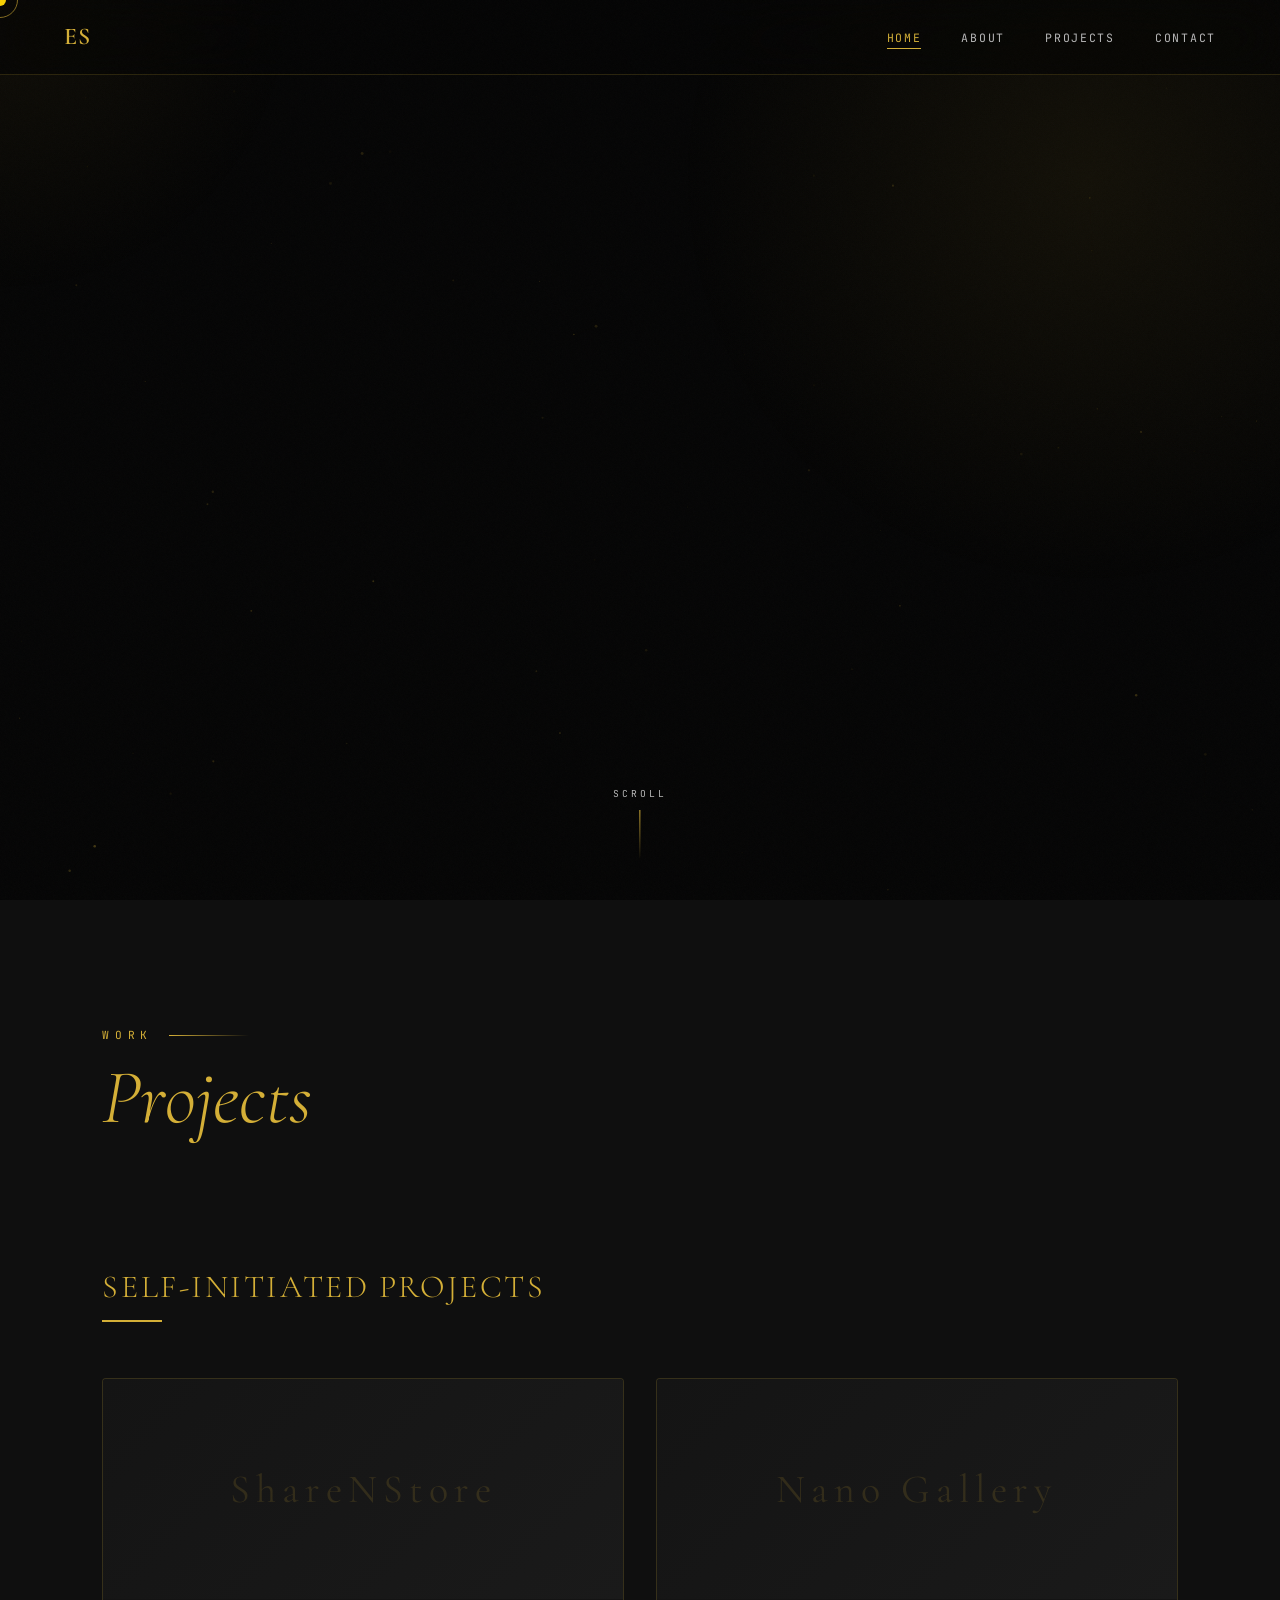
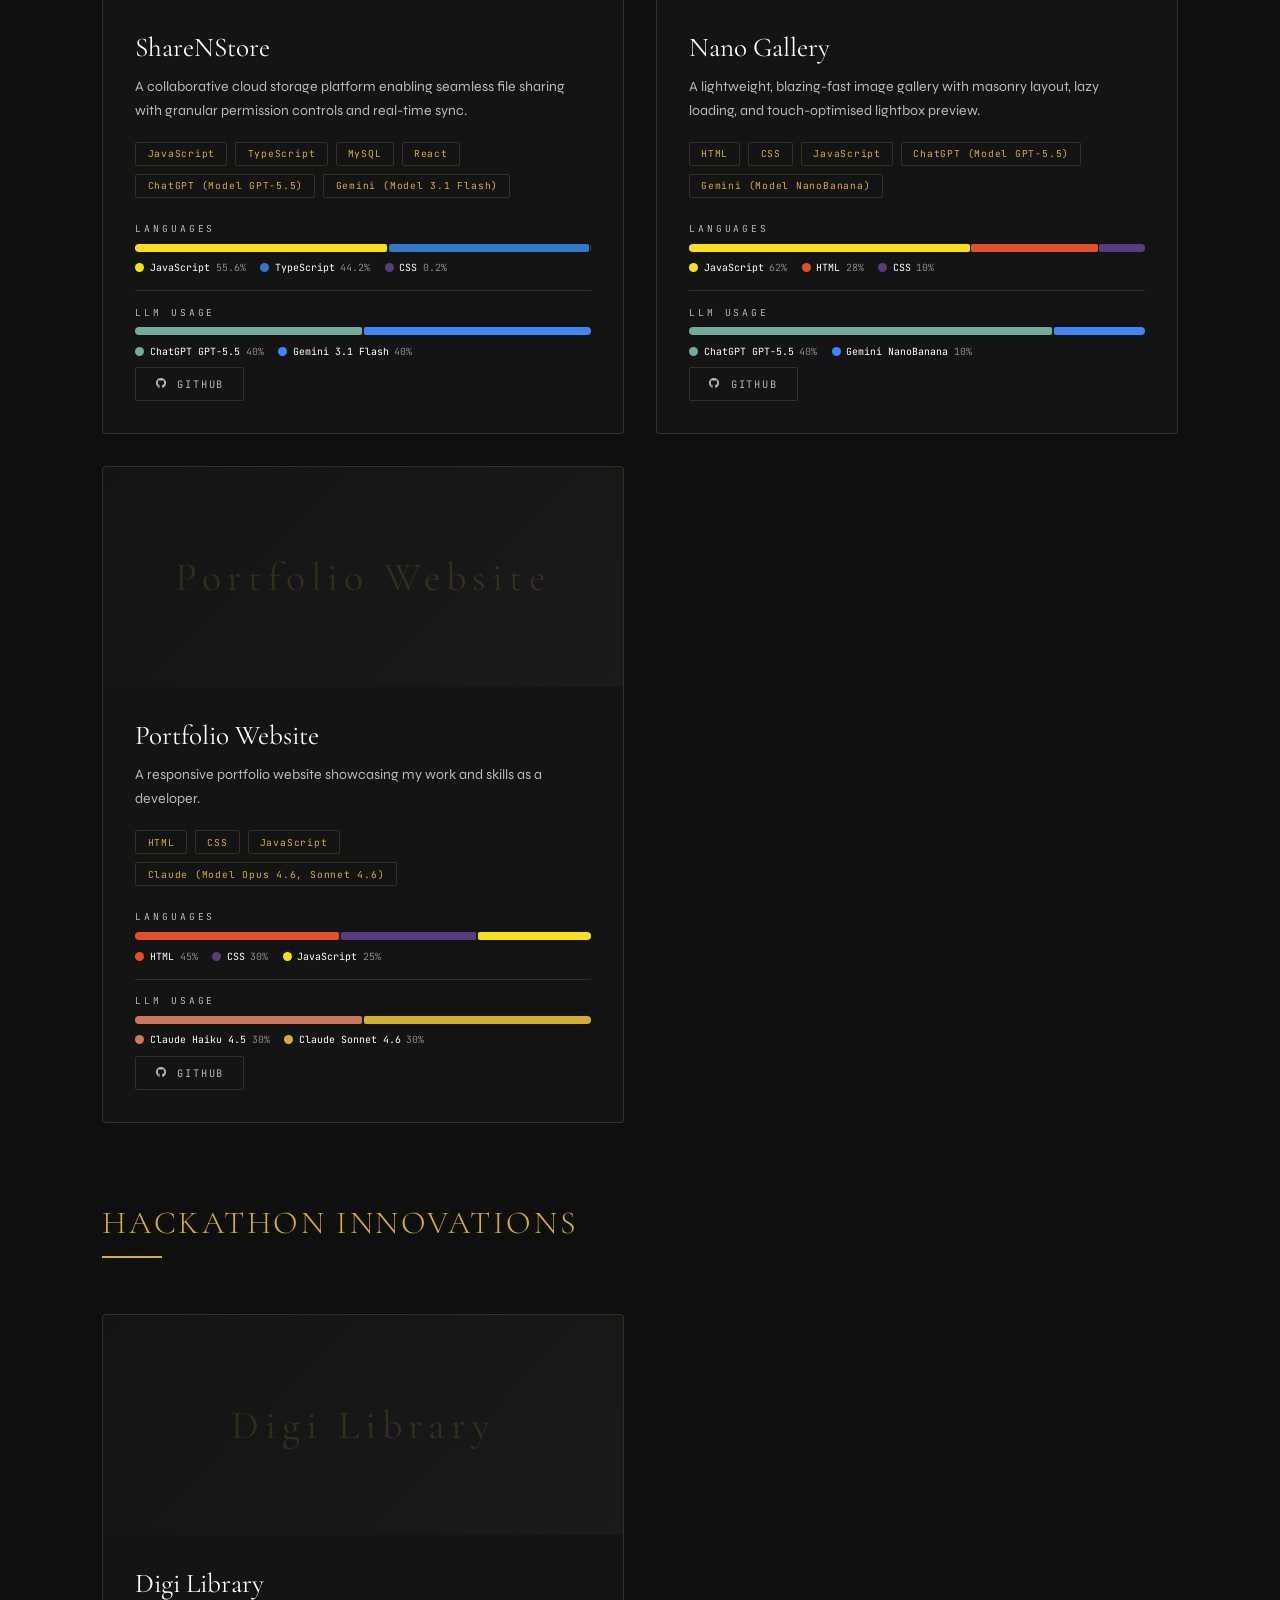
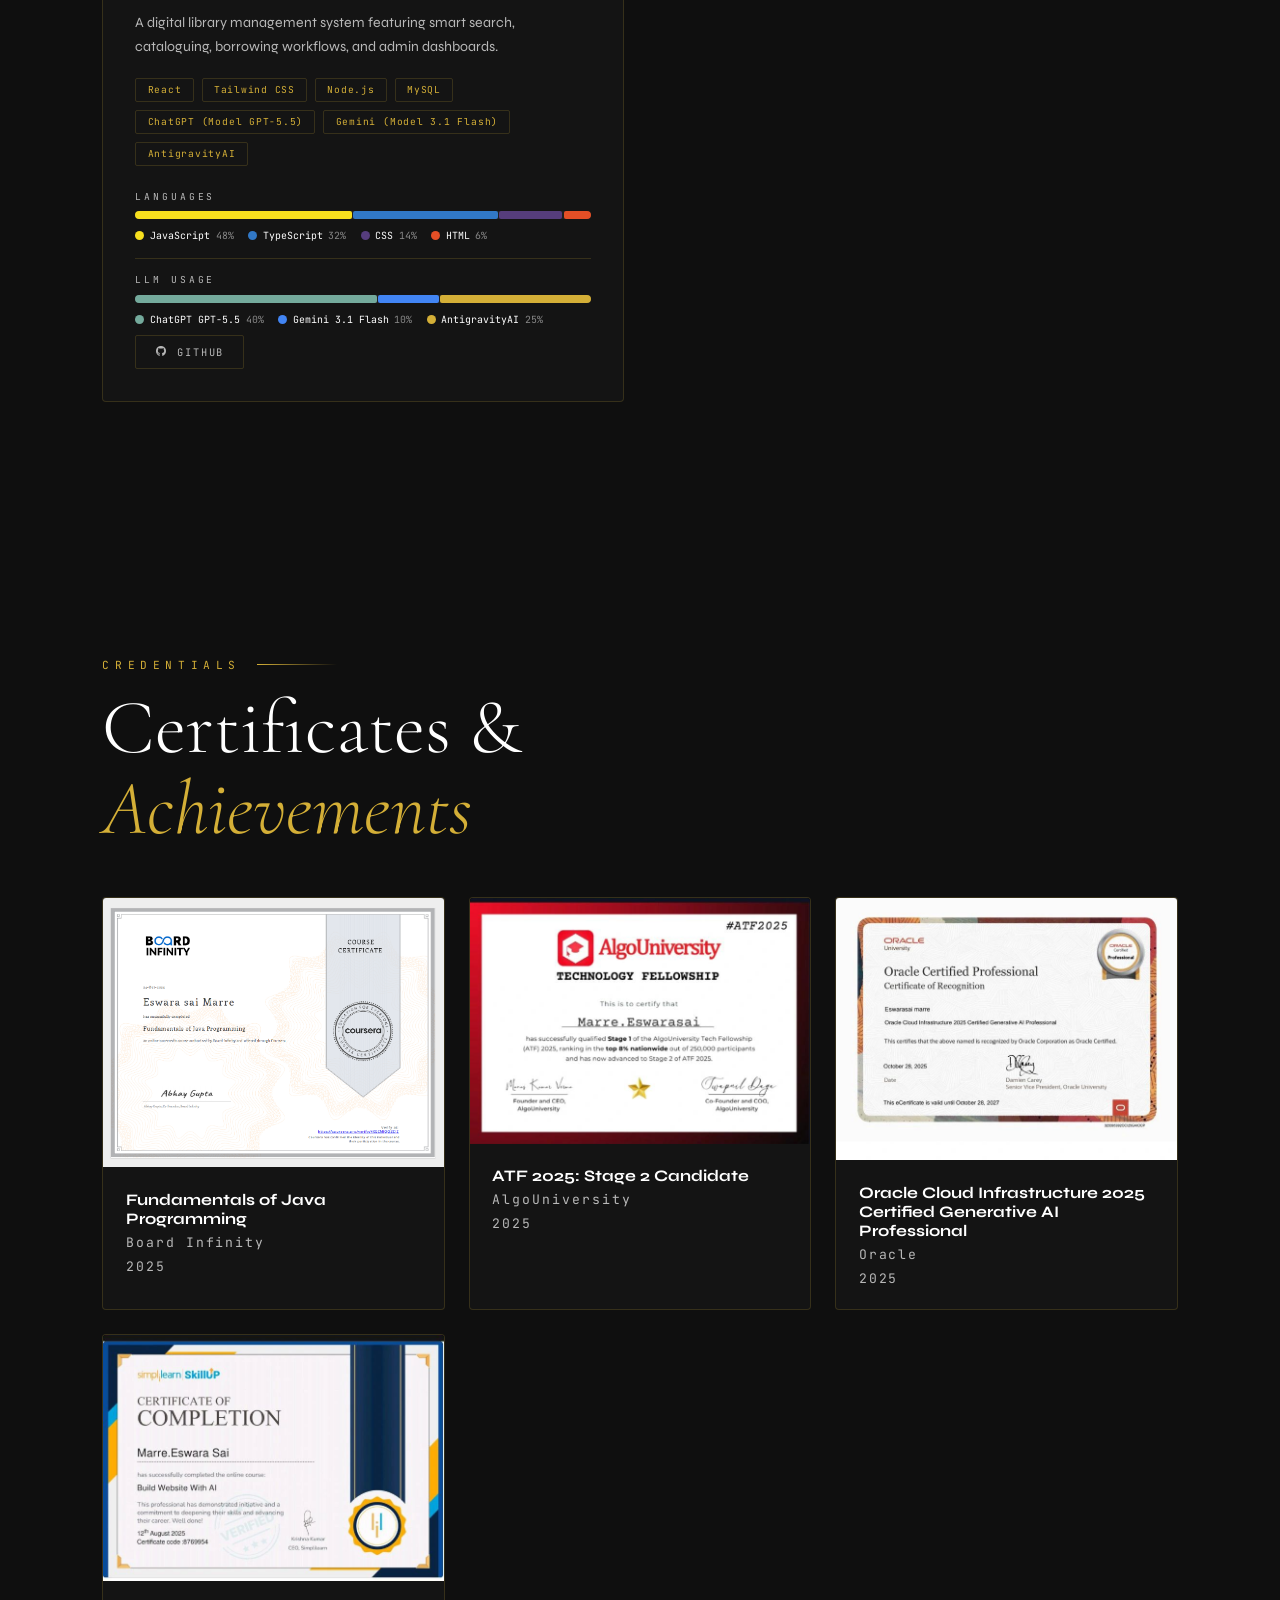
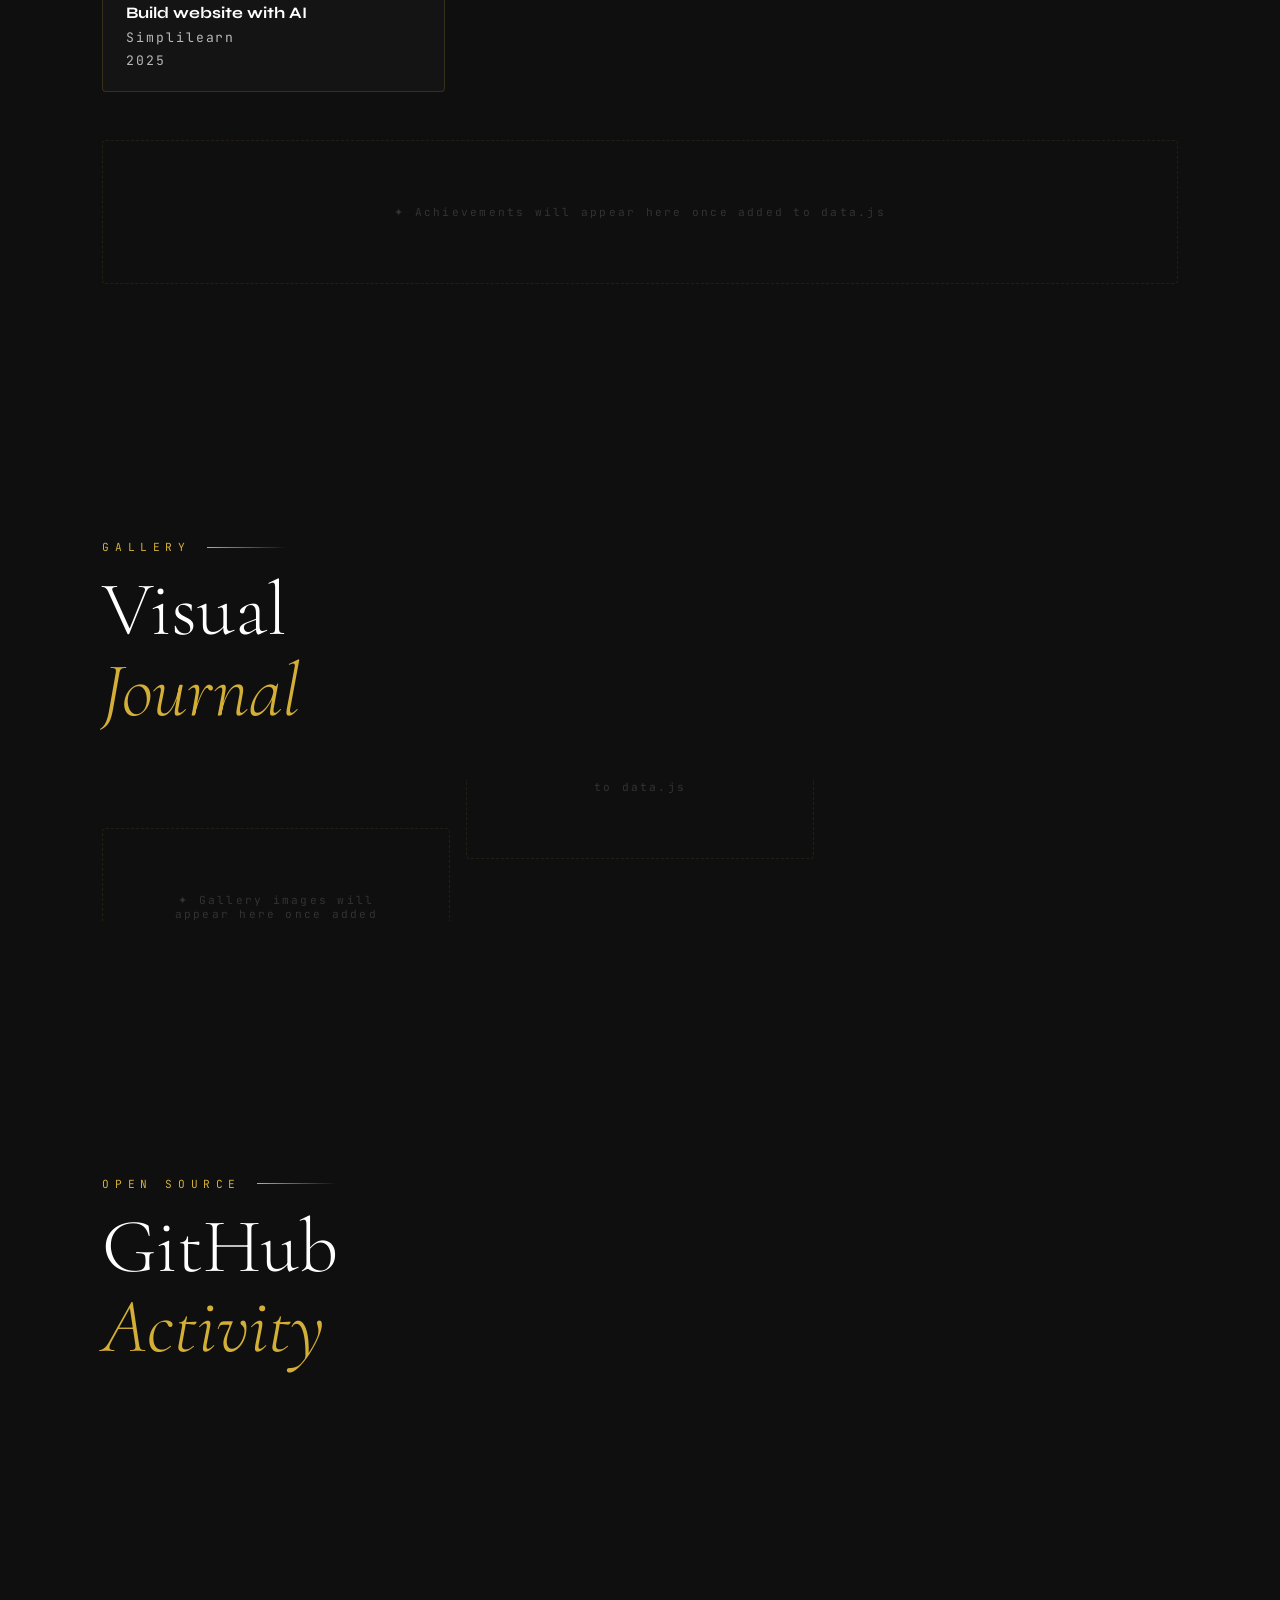
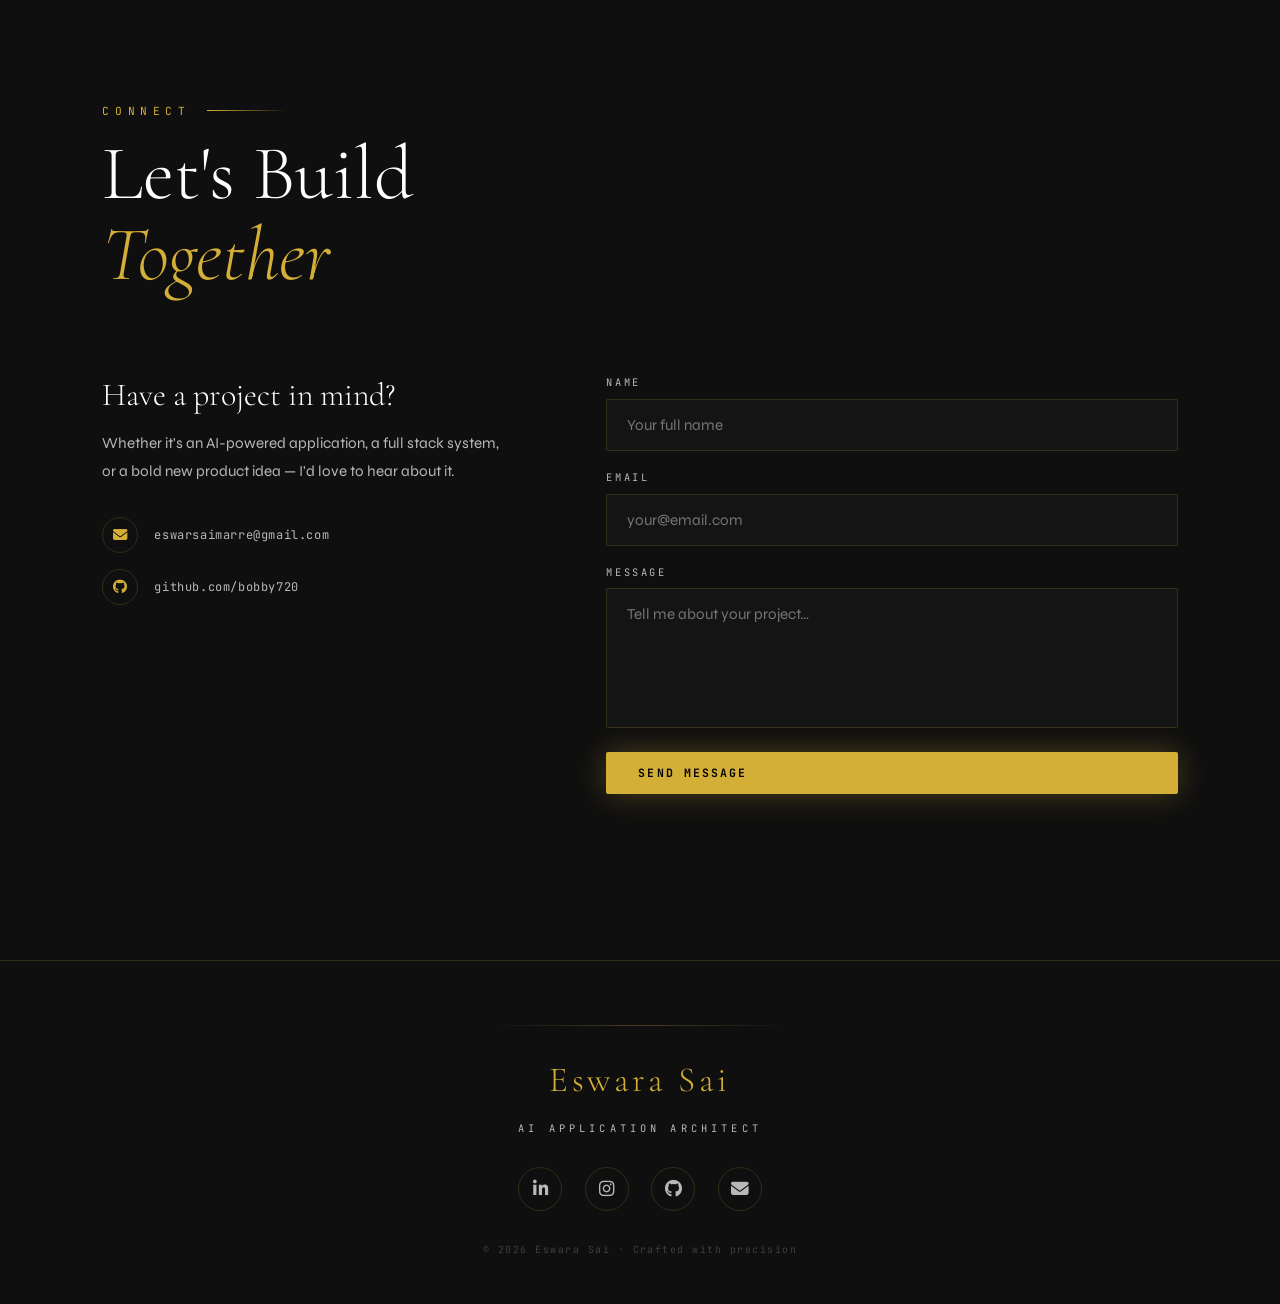
==== commit 1aeb1715: "Enhance certificate image handling and update skill set in portfolio" ====
--- a/index.html
+++ b/index.html
@@ -409,7 +409,7 @@
       const card = document.createElement('div');
       card.className = 'dynamic-card reveal';
       card.innerHTML = `
-        ${item.image ? `<img src="${item.image}" alt="${item.title}">` : ''}
+        ${item.image ? `<img src="${item.image}" alt="${item.title}" class="cert-img">` : ''}
         <div class="dynamic-card-body">
           <h4>${item.title}</h4>
           ${item.description ? `<p>${item.description}</p>` : ''}
@@ -418,6 +418,20 @@
         </div>
       `;
       grid.appendChild(card);
+      
+      // Add lightbox click handler for certificate images
+      if (item.image) {
+        const img = card.querySelector('.cert-img');
+        img.addEventListener('click', () => {
+          const lightbox = document.getElementById('lightbox');
+          const lightboxImg = document.getElementById('lightbox-img');
+          if (lightbox && lightboxImg) {
+            lightboxImg.src = item.image;
+            lightboxImg.alt = item.title;
+            lightbox.classList.add('open');
+          }
+        });
+      }
     });
     c.appendChild(grid);
   }
--- a/style.css
+++ b/style.css
@@ -738,7 +738,8 @@
   transform: translateY(-5px);
   box-shadow: 0 15px 40px rgba(0,0,0,.5);
 }
-.dynamic-card img { width: 100%; height: 180px; object-fit: cover; }
+.dynamic-card img { width: 100%; height: auto; max-height: 350px; object-fit: contain; background: var(--bg-primary); cursor: pointer; transition: transform .3s; }
+.dynamic-card img:hover { transform: scale(1.02); }
 .dynamic-card-body { padding: 1.4rem; }
 .dynamic-card-body h4 { font-size: 1rem; margin-bottom: .3rem; }
 .dynamic-card-body p { font-size: .82rem; color: var(--text-sec); }
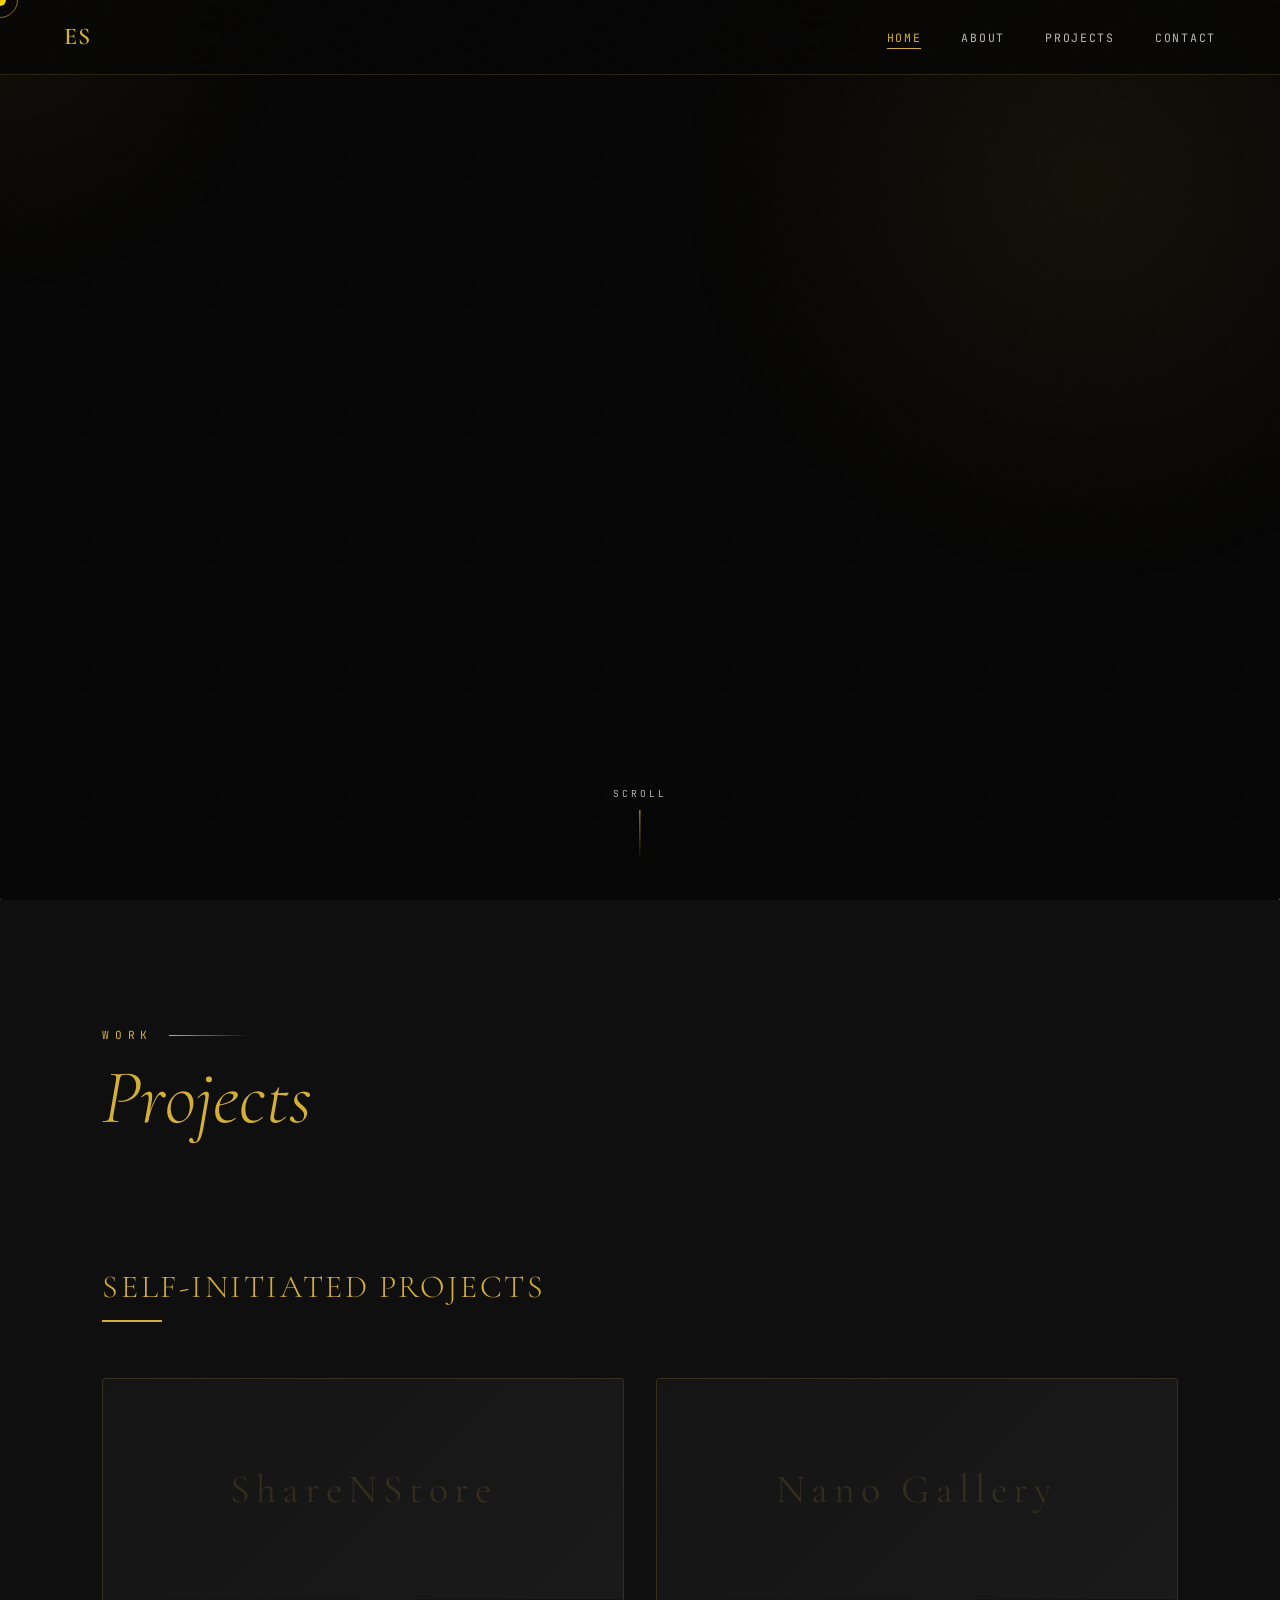
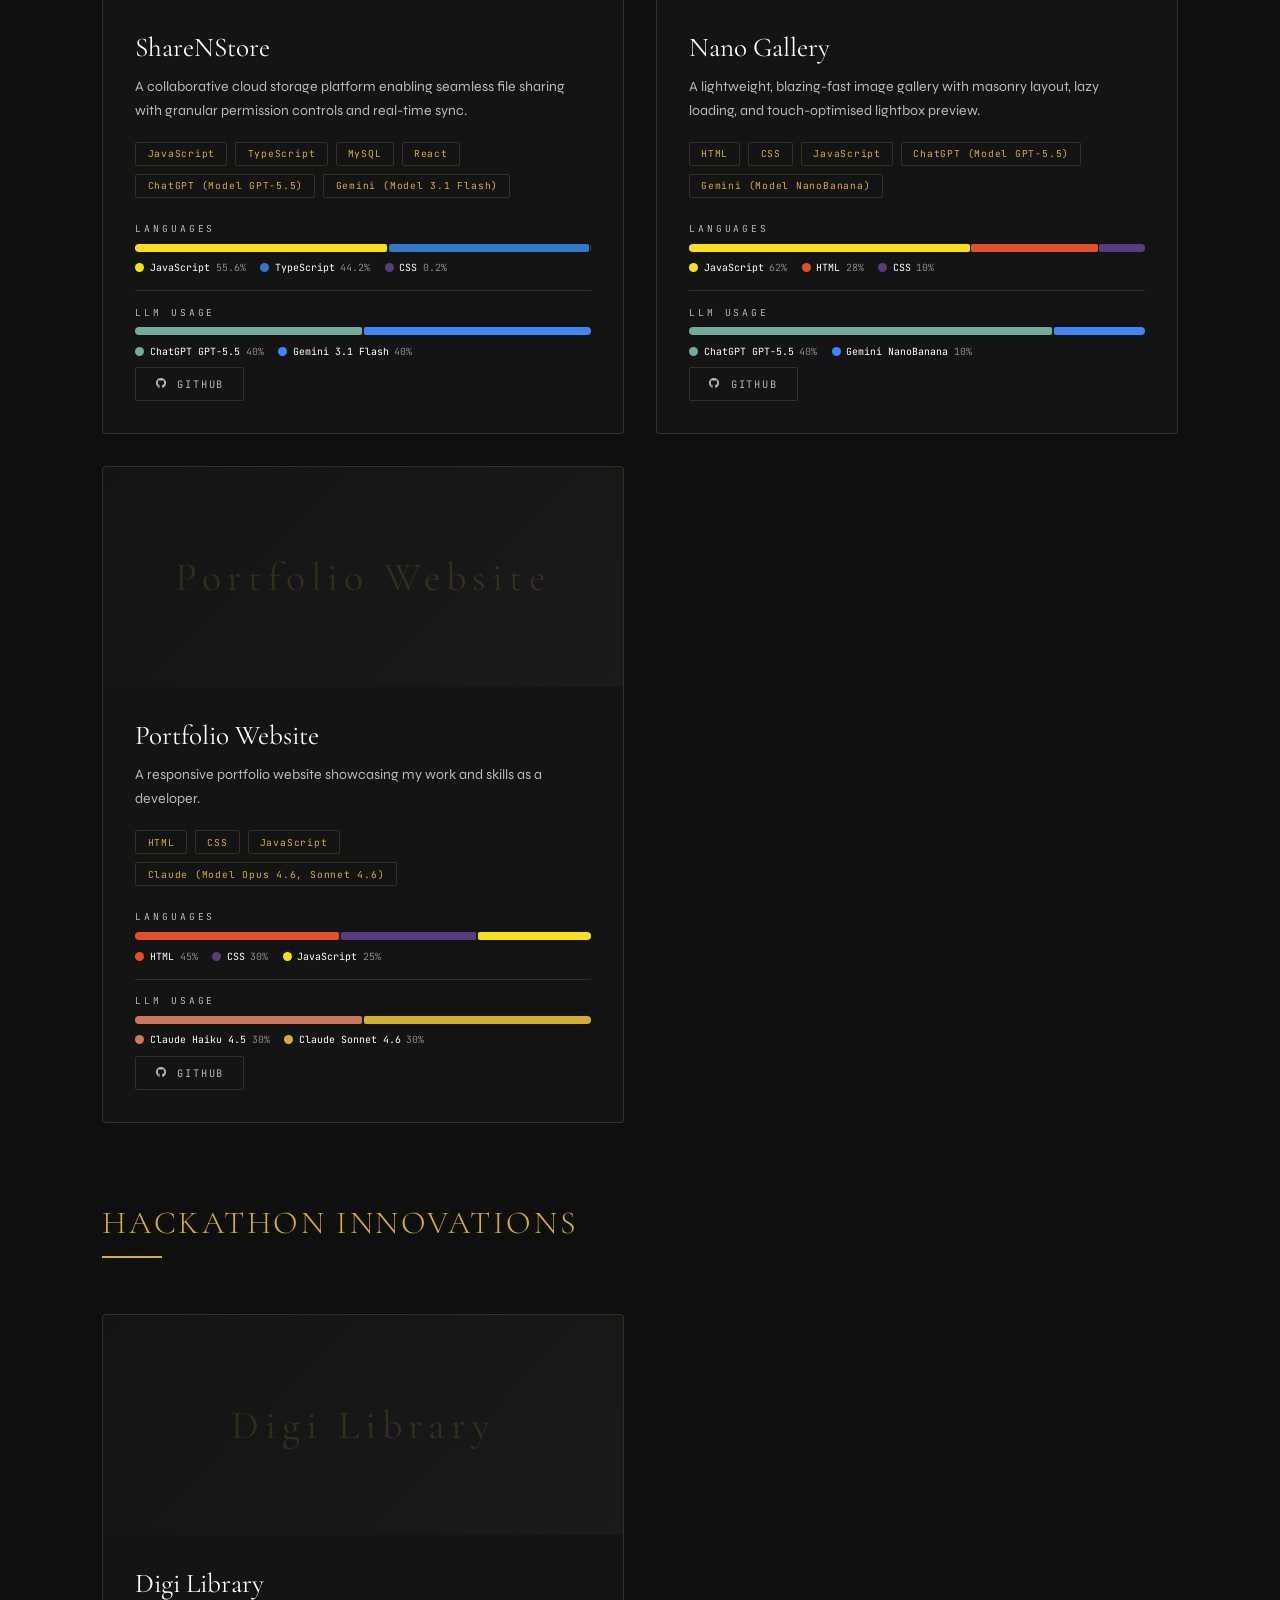
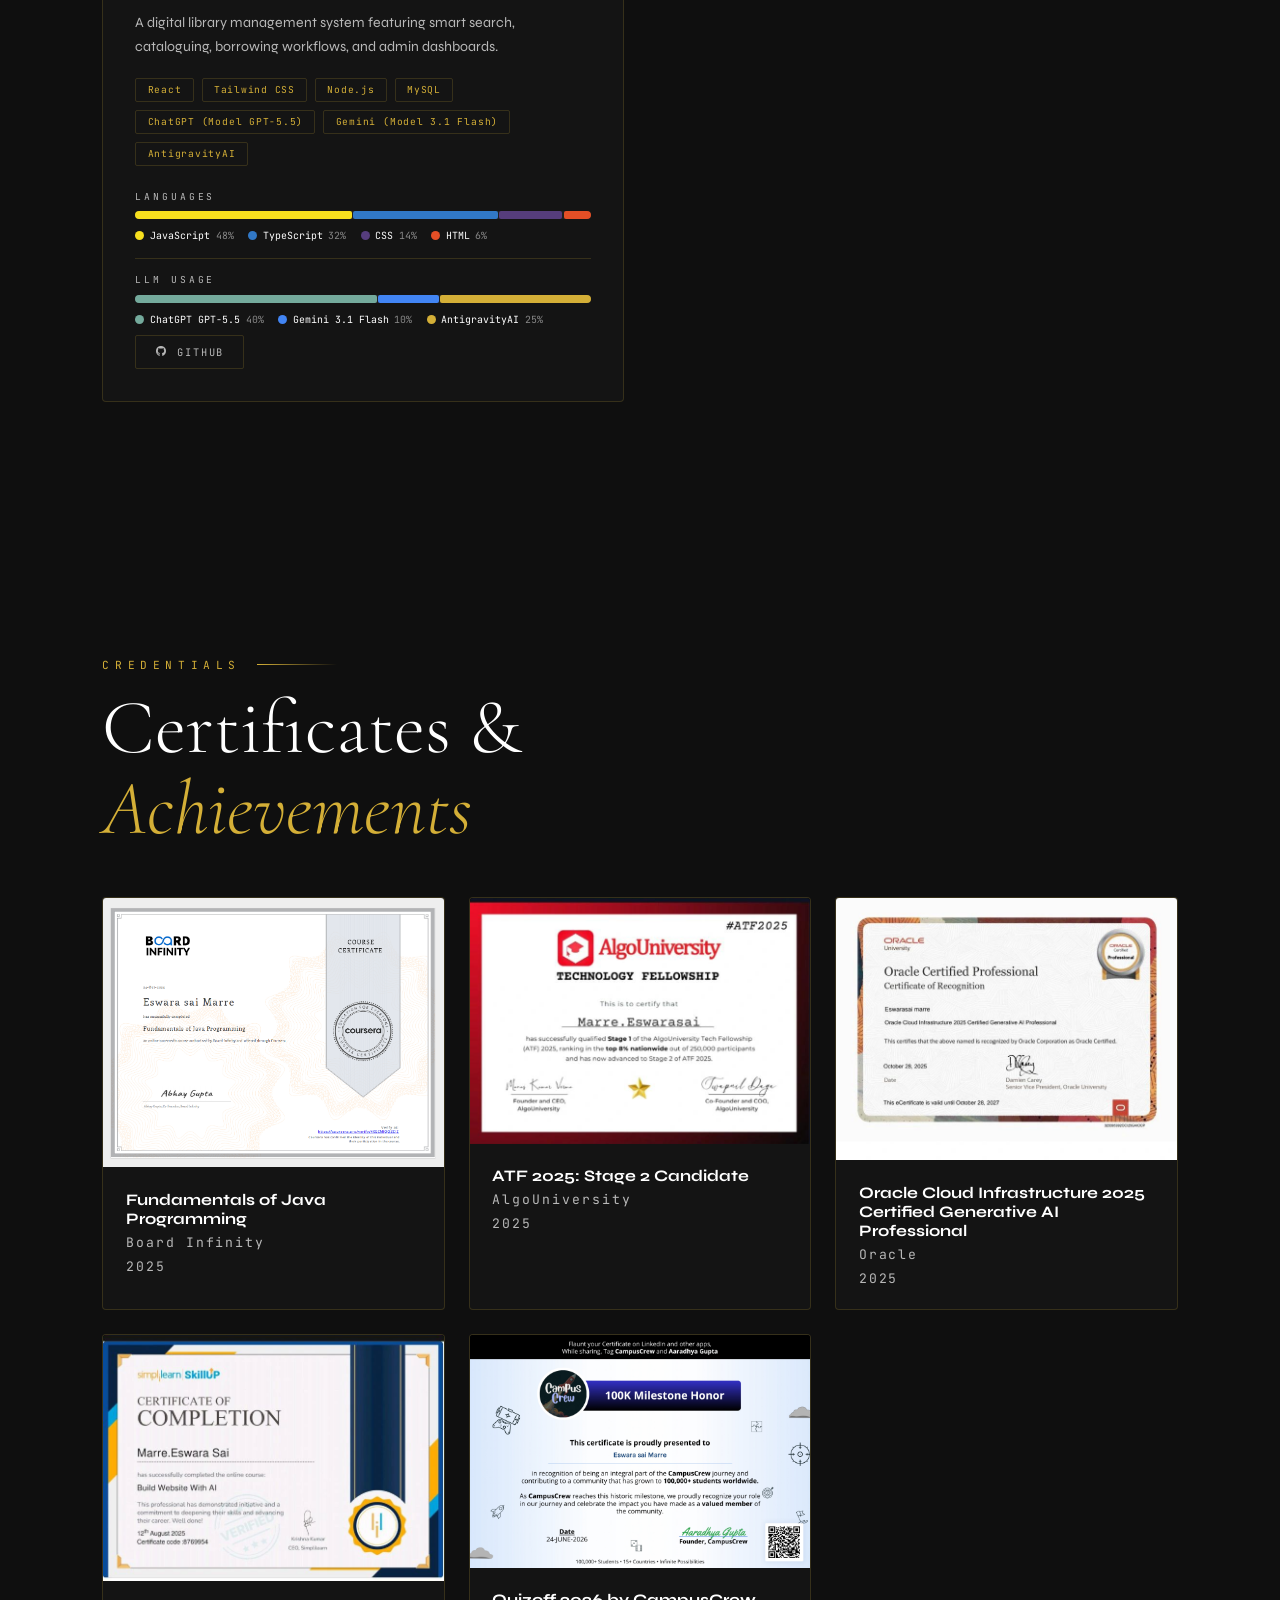
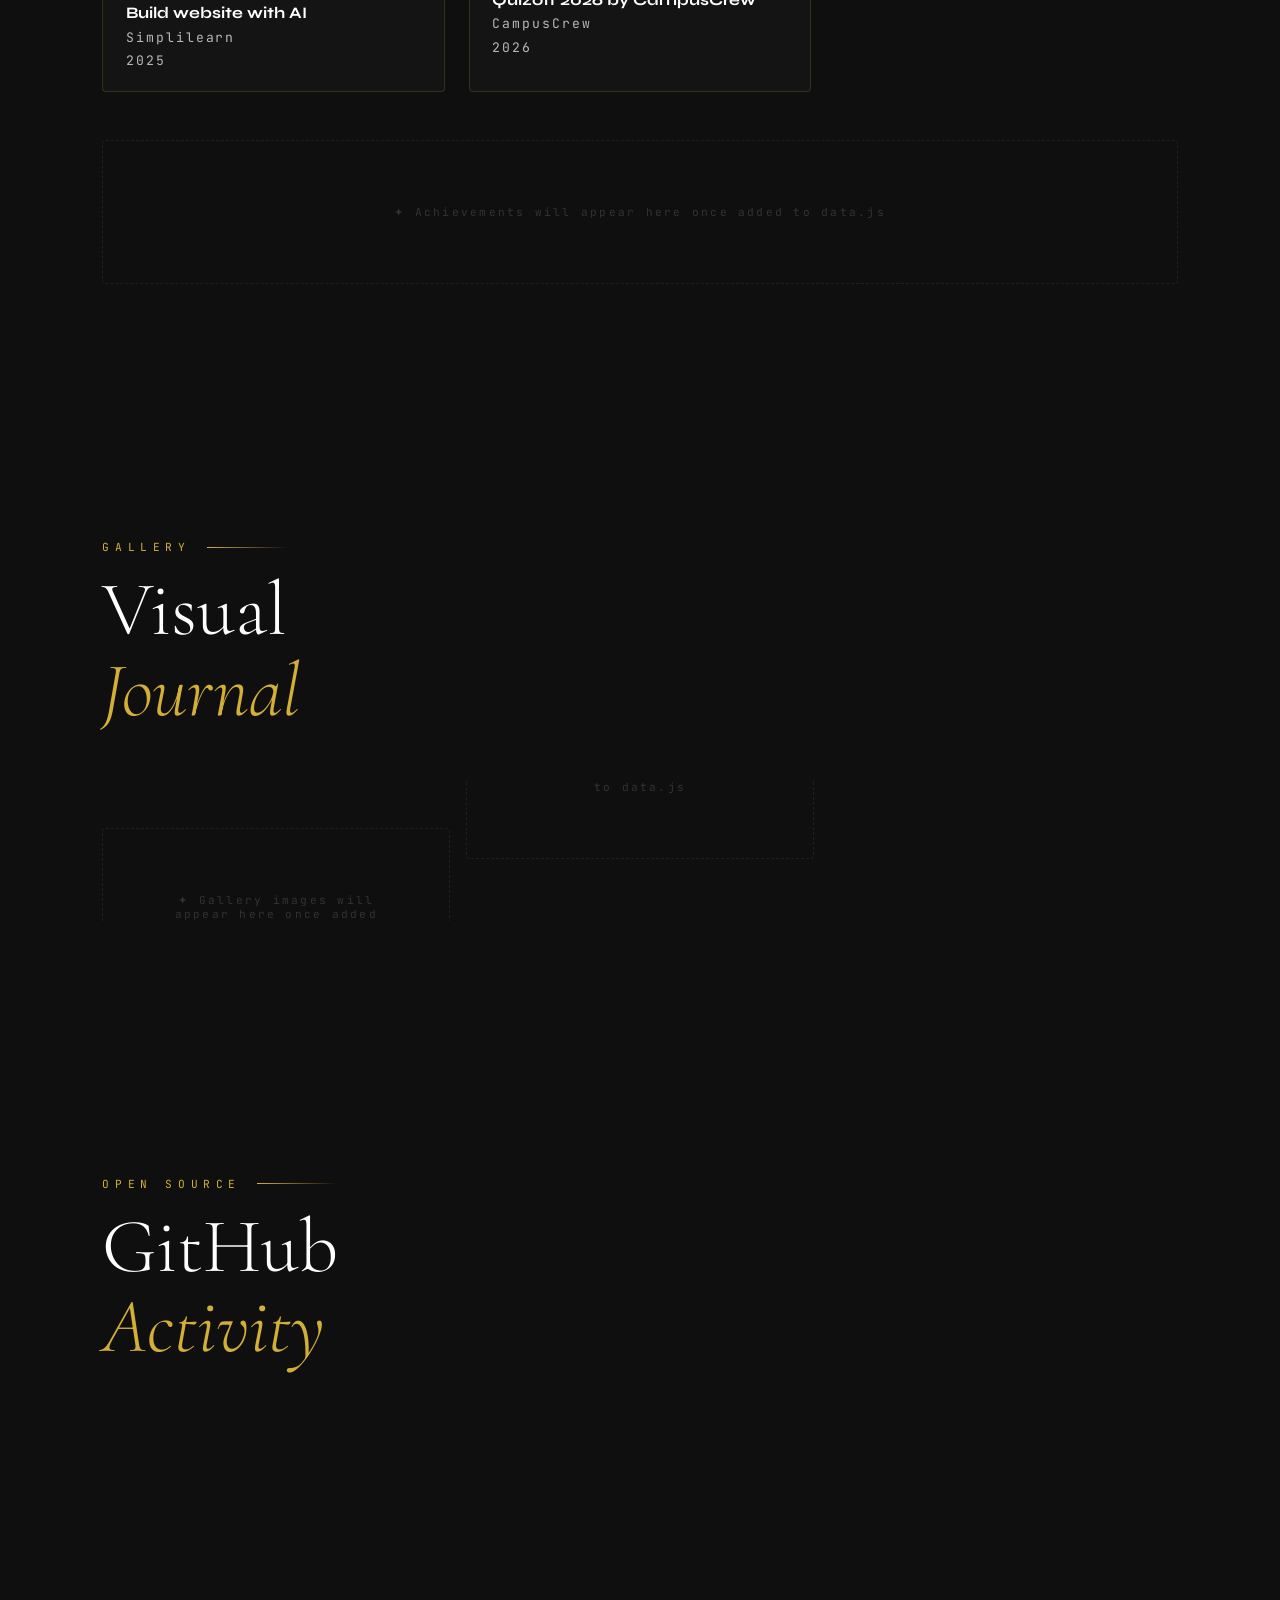
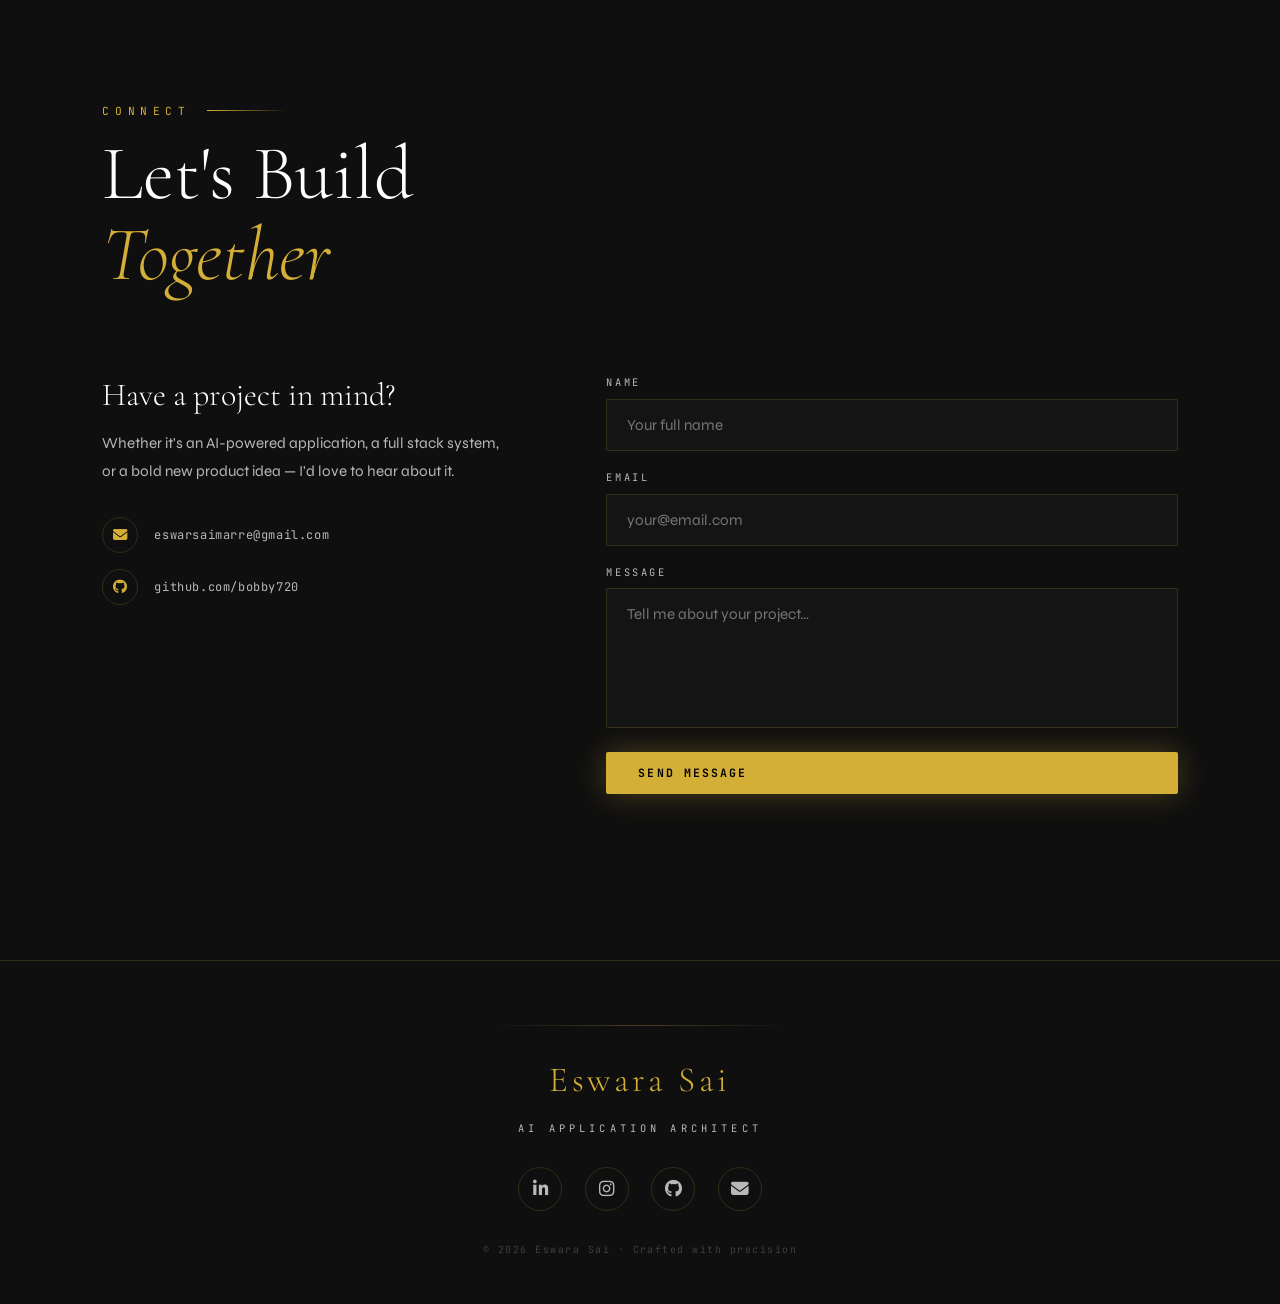
==== commit 5ef1ff8d: "Refactor code structure for improved readability and maintainability" ====
--- a/index.html
+++ b/index.html
@@ -245,7 +245,7 @@
   'AntigravityAI':'<svg class="llm-icon llm-icon-antigravity" viewBox="0 0 64 64" aria-hidden="true"><path class="llm-badge" d="M32 4 55.4 17.5v29L32 60 8.6 46.5v-29L32 4Z"/><g class="llm-mark llm-stroke"><path d="M18 46 32 14l14 32"/><path d="M24.5 34h15"/><path d="M14 41c6.6-7.2 16.8-11.6 27.8-11.6 3.2 0 6.2.4 9.2 1.2"/><path d="M48 23.5 53 30l-7.8 2"/><path d="M20 22c4.2-3.6 9.1-5.7 14.6-6.1"/><path d="M37 14.5 32 9l-5 5.5"/></g></svg>'
 };
 const SKILL_LEVELS = {
-  'HTML':100,'CSS':100,'JavaScript':100,'React':100,
+  'HTML':100,'CSS':100,'JavaScript':100,
   'Java':100,'Spring Boot':100,'Python':100,
   'MySQL':100,
   'Git':100,'GitHub':100,'VS Code':100,'IntelliJ IDEA':100,
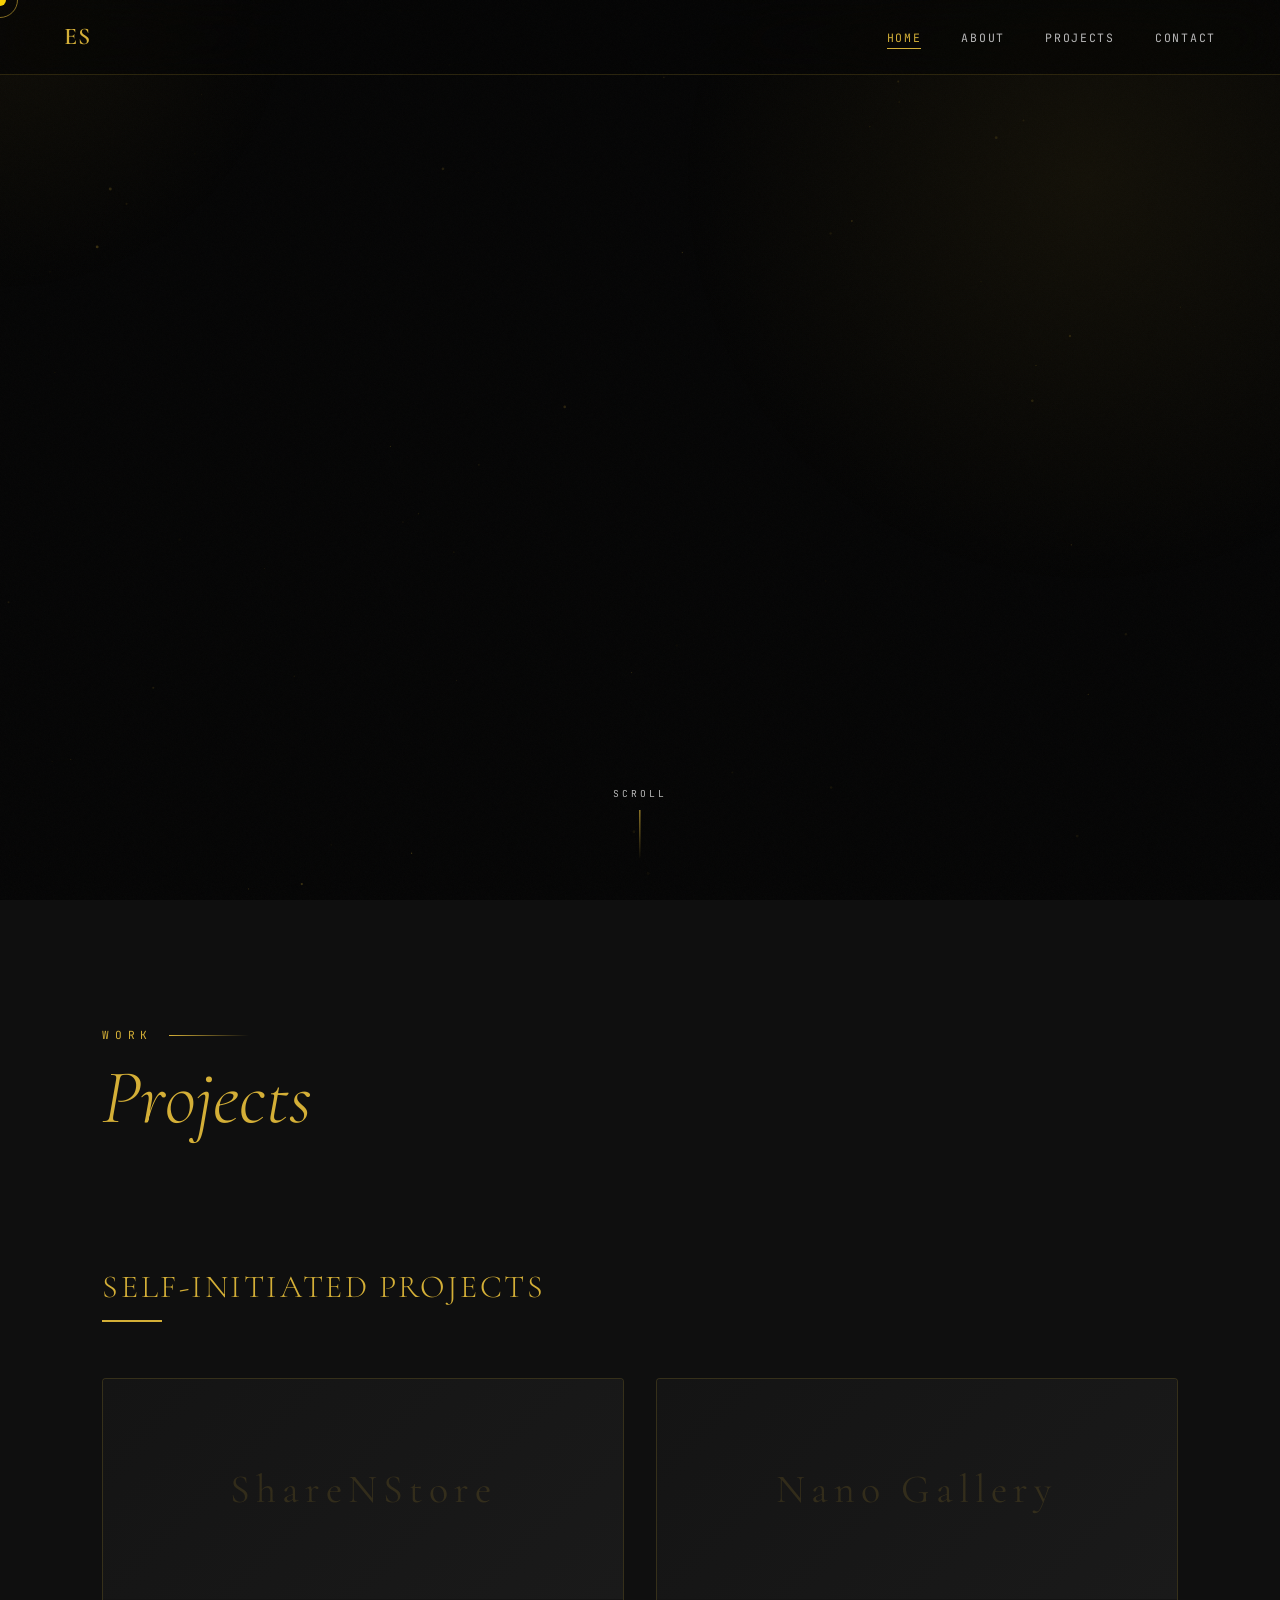
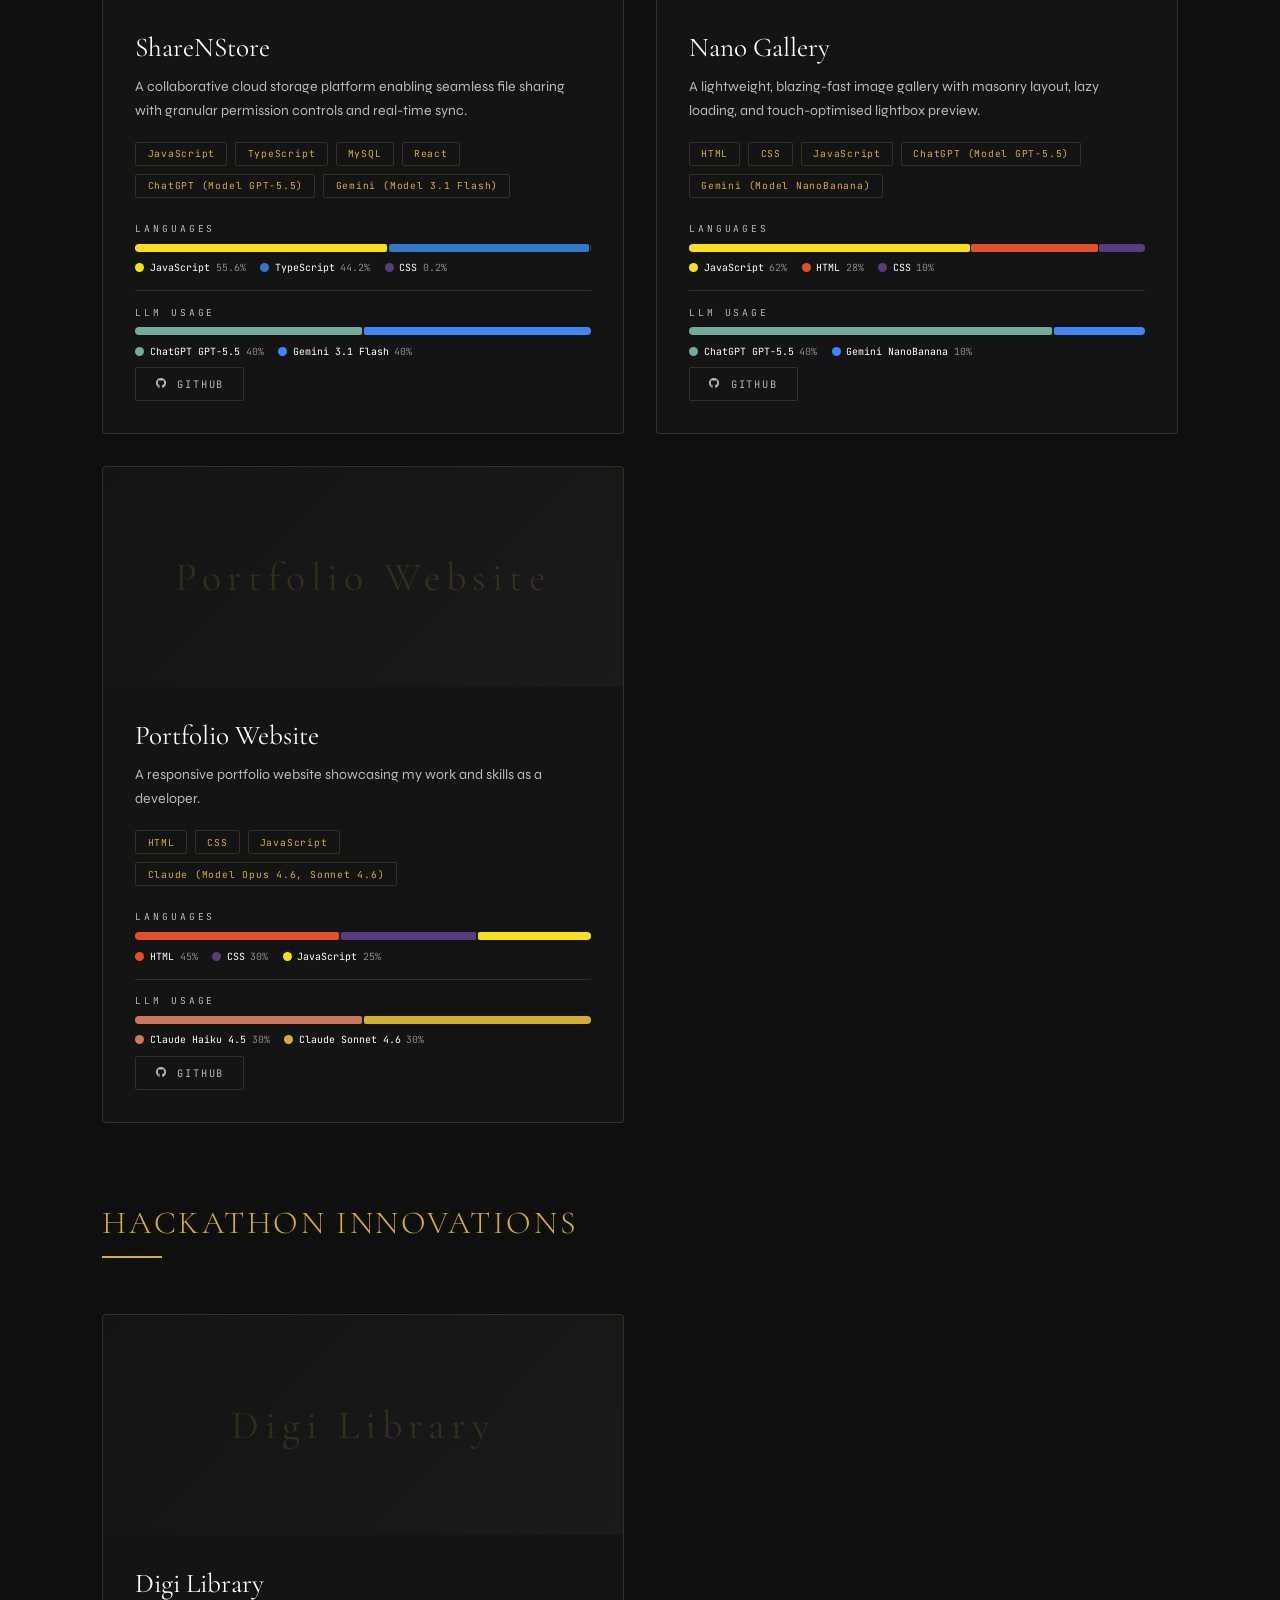
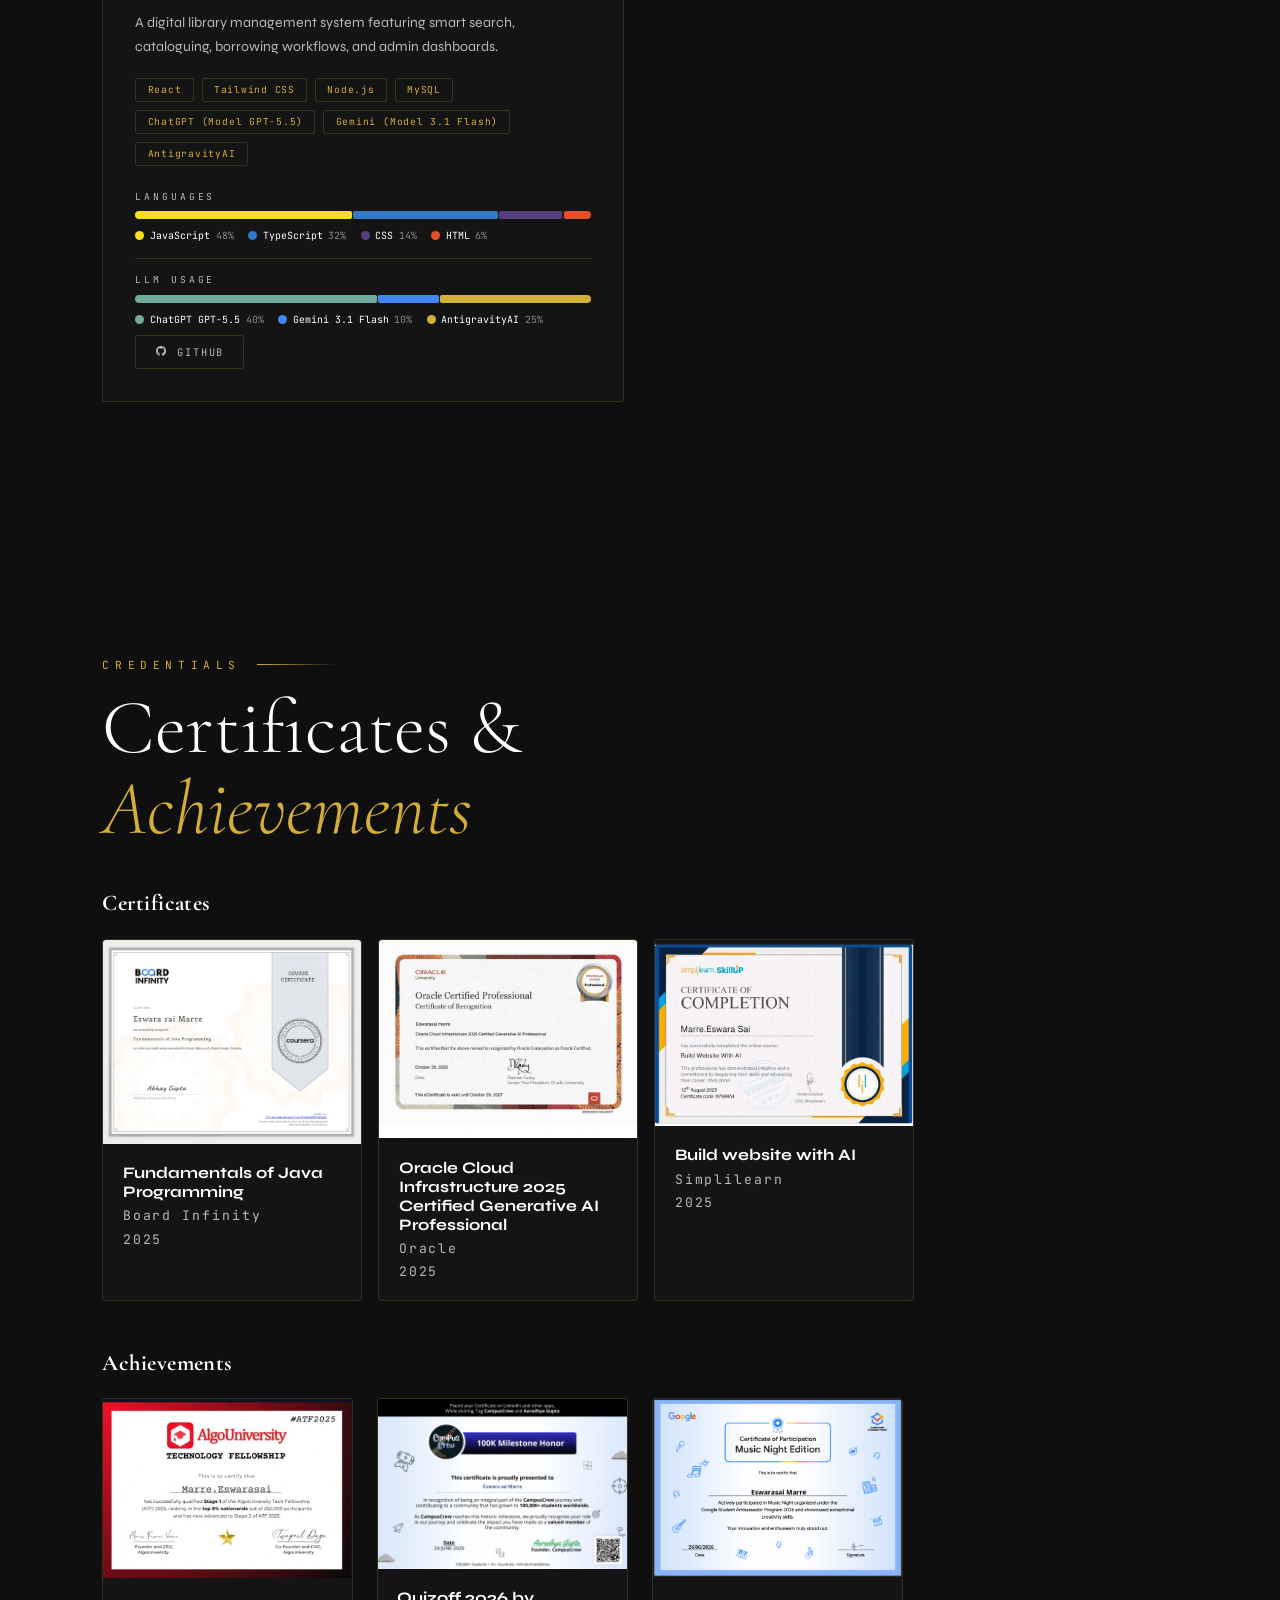
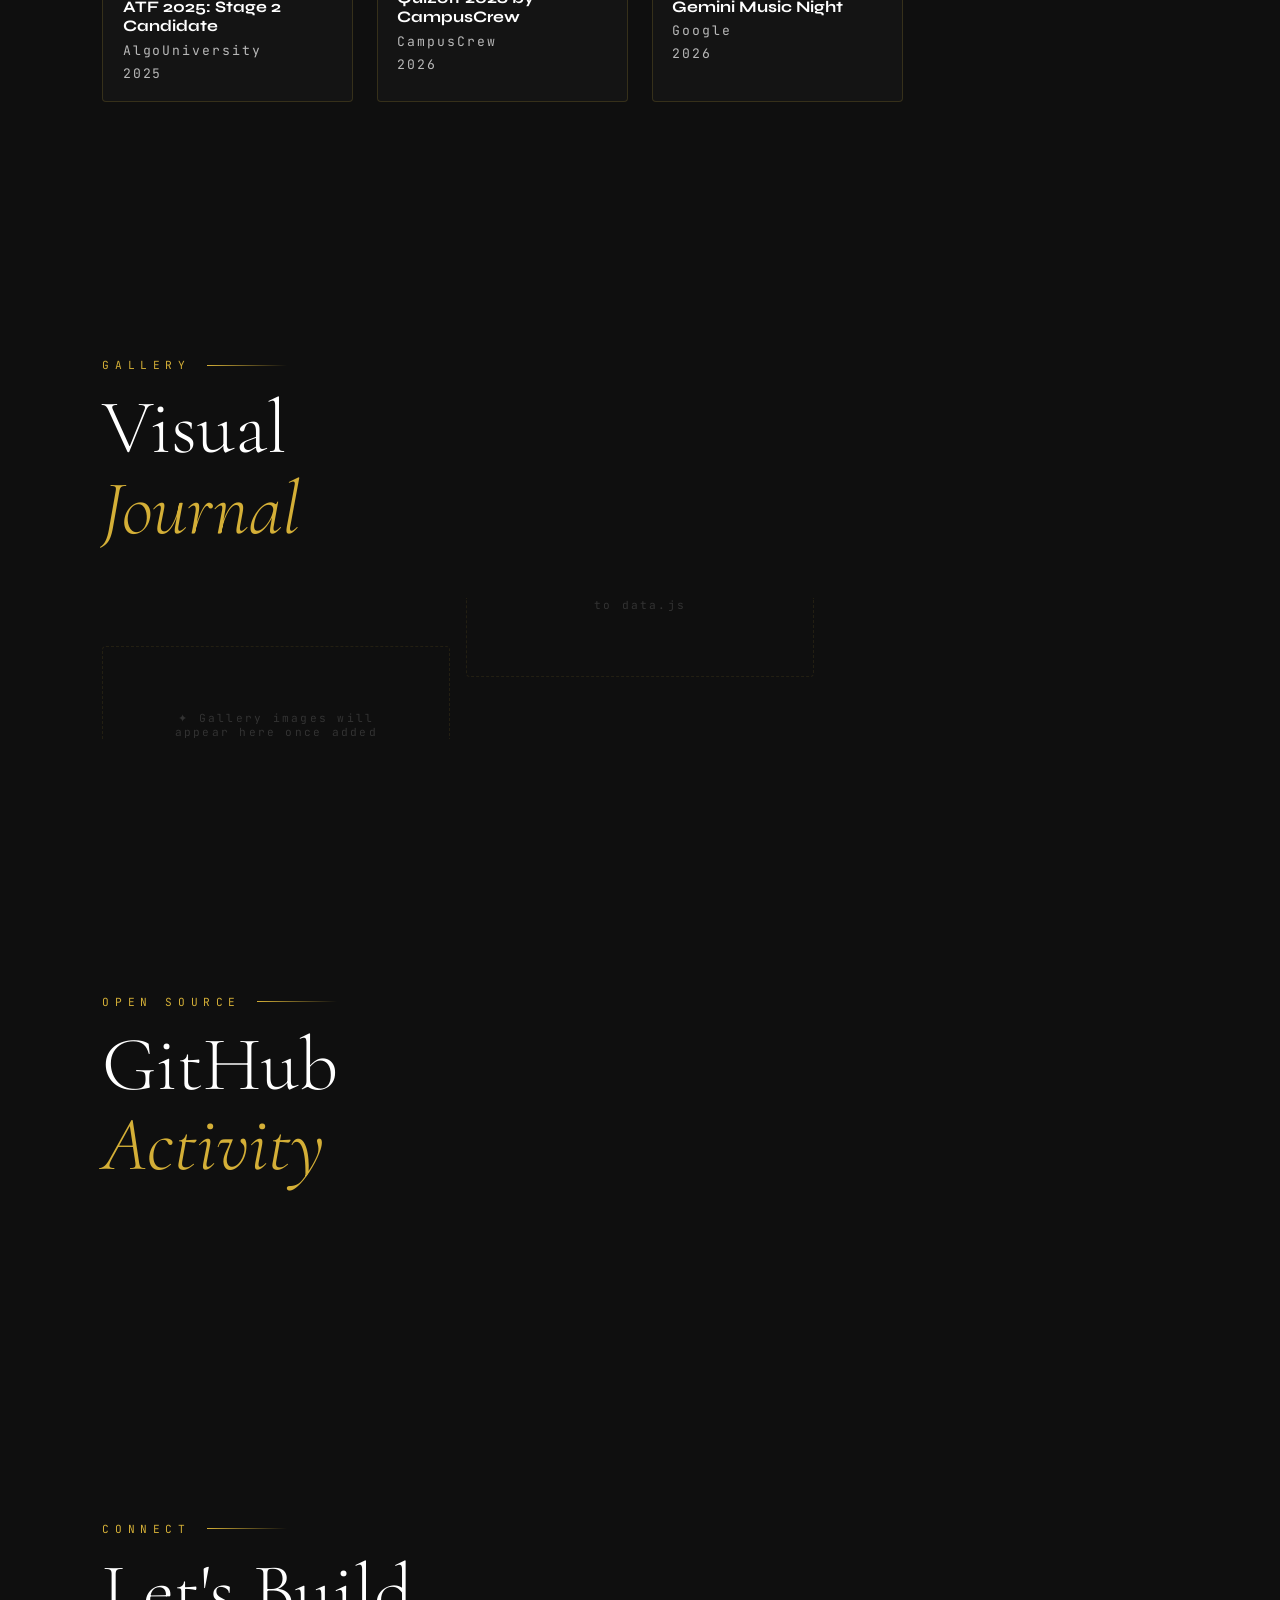
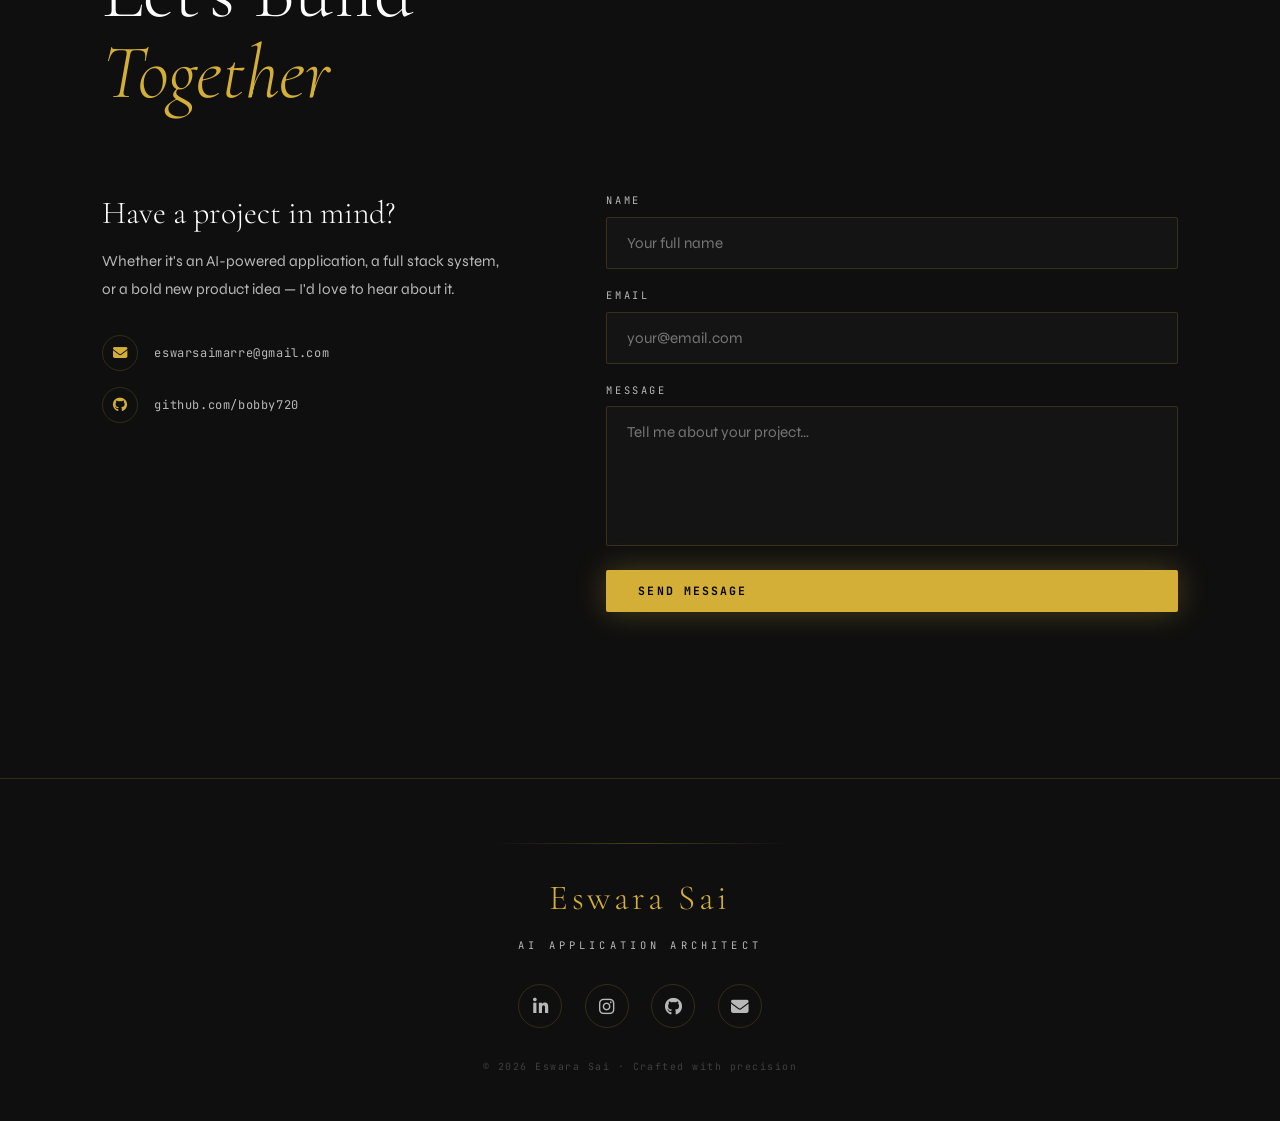
==== commit f8989e76: "certificate updations" ====
--- a/index.html
+++ b/index.html
@@ -128,13 +128,19 @@
 
 
 <!-- ═══════════════════════════════════════════════════════════
-     CERTIFICATES
-═══════════════════════════════════════════════════════════ -->
+     CERTIFICATES & ACHIEVEMENTS
+═══════════════════════════════════════════════════════════════════ -->
 <section id="certificates" style="background:var(--bg-secondary)">
   <p class="section-label reveal">Credentials</p>
   <h2 class="section-title reveal" data-delay="1">Certificates &amp;<br><em>Achievements</em></h2>
-  <div id="certs-container"></div>
-  <div id="achievements-container"></div>
+  <div class="section-subpanel reveal" data-delay="2">
+    <h3 class="subpanel-title">Certificates</h3>
+    <div id="certs-container"></div>
+  </div>
+  <div class="section-subpanel reveal" data-delay="3">
+    <h3 class="subpanel-title">Achievements</h3>
+    <div id="achievements-container"></div>
+  </div>
 </section>
 
 <!-- ═══════════════════════════════════════════════════════════
--- a/style.css
+++ b/style.css
@@ -722,14 +722,37 @@
 }
 
 /* ── Certificates / Achievements ──────────────────────────── */
-.dynamic-grid {
+.section-subpanel {
+  margin-top: 2.5rem;
+}
+.subpanel-title {
+  font-family: var(--font-display);
+  font-size: 1.4rem;
+  margin-bottom: 1.4rem;
+  letter-spacing: .02em;
+}
+#certs-container .dynamic-grid {
+  display: flex;
+  gap: 1rem;
+  overflow-x: auto;
+  padding-bottom: 0.5rem;
+  margin-top: 1rem;
+}
+#certs-container .dynamic-card {
+  min-width: 240px;
+  max-width: 260px;
+  flex: 0 0 auto;
+}
+#achievements-container .dynamic-grid {
   display: grid;
-  grid-template-columns: repeat(auto-fill, minmax(280px, 1fr));
-  gap: 1.5rem; margin-top: 3rem;
+  grid-template-columns: repeat(auto-fill, minmax(240px, 1fr));
+  gap: 1.5rem;
+  margin-top: 1rem;
 }
 .dynamic-card {
   background: var(--bg-card);
-  border: 1px solid var(--border); border-radius: 4px;
+  border: 1px solid var(--border);
+  border-radius: 4px;
   overflow: hidden;
   transition: all .4s var(--ease-luxury);
 }
@@ -738,9 +761,9 @@
   transform: translateY(-5px);
   box-shadow: 0 15px 40px rgba(0,0,0,.5);
 }
-.dynamic-card img { width: 100%; height: auto; max-height: 350px; object-fit: contain; background: var(--bg-primary); cursor: pointer; transition: transform .3s; }
+.dynamic-card img { width: 100%; height: auto; max-height: 300px; object-fit: contain; background: var(--bg-primary); cursor: pointer; transition: transform .3s; }
 .dynamic-card img:hover { transform: scale(1.02); }
-.dynamic-card-body { padding: 1.4rem; }
+.dynamic-card-body { padding: 1.2rem; }
 .dynamic-card-body h4 { font-size: 1rem; margin-bottom: .3rem; }
 .dynamic-card-body p { font-size: .82rem; color: var(--text-sec); }
 .dynamic-card-meta {
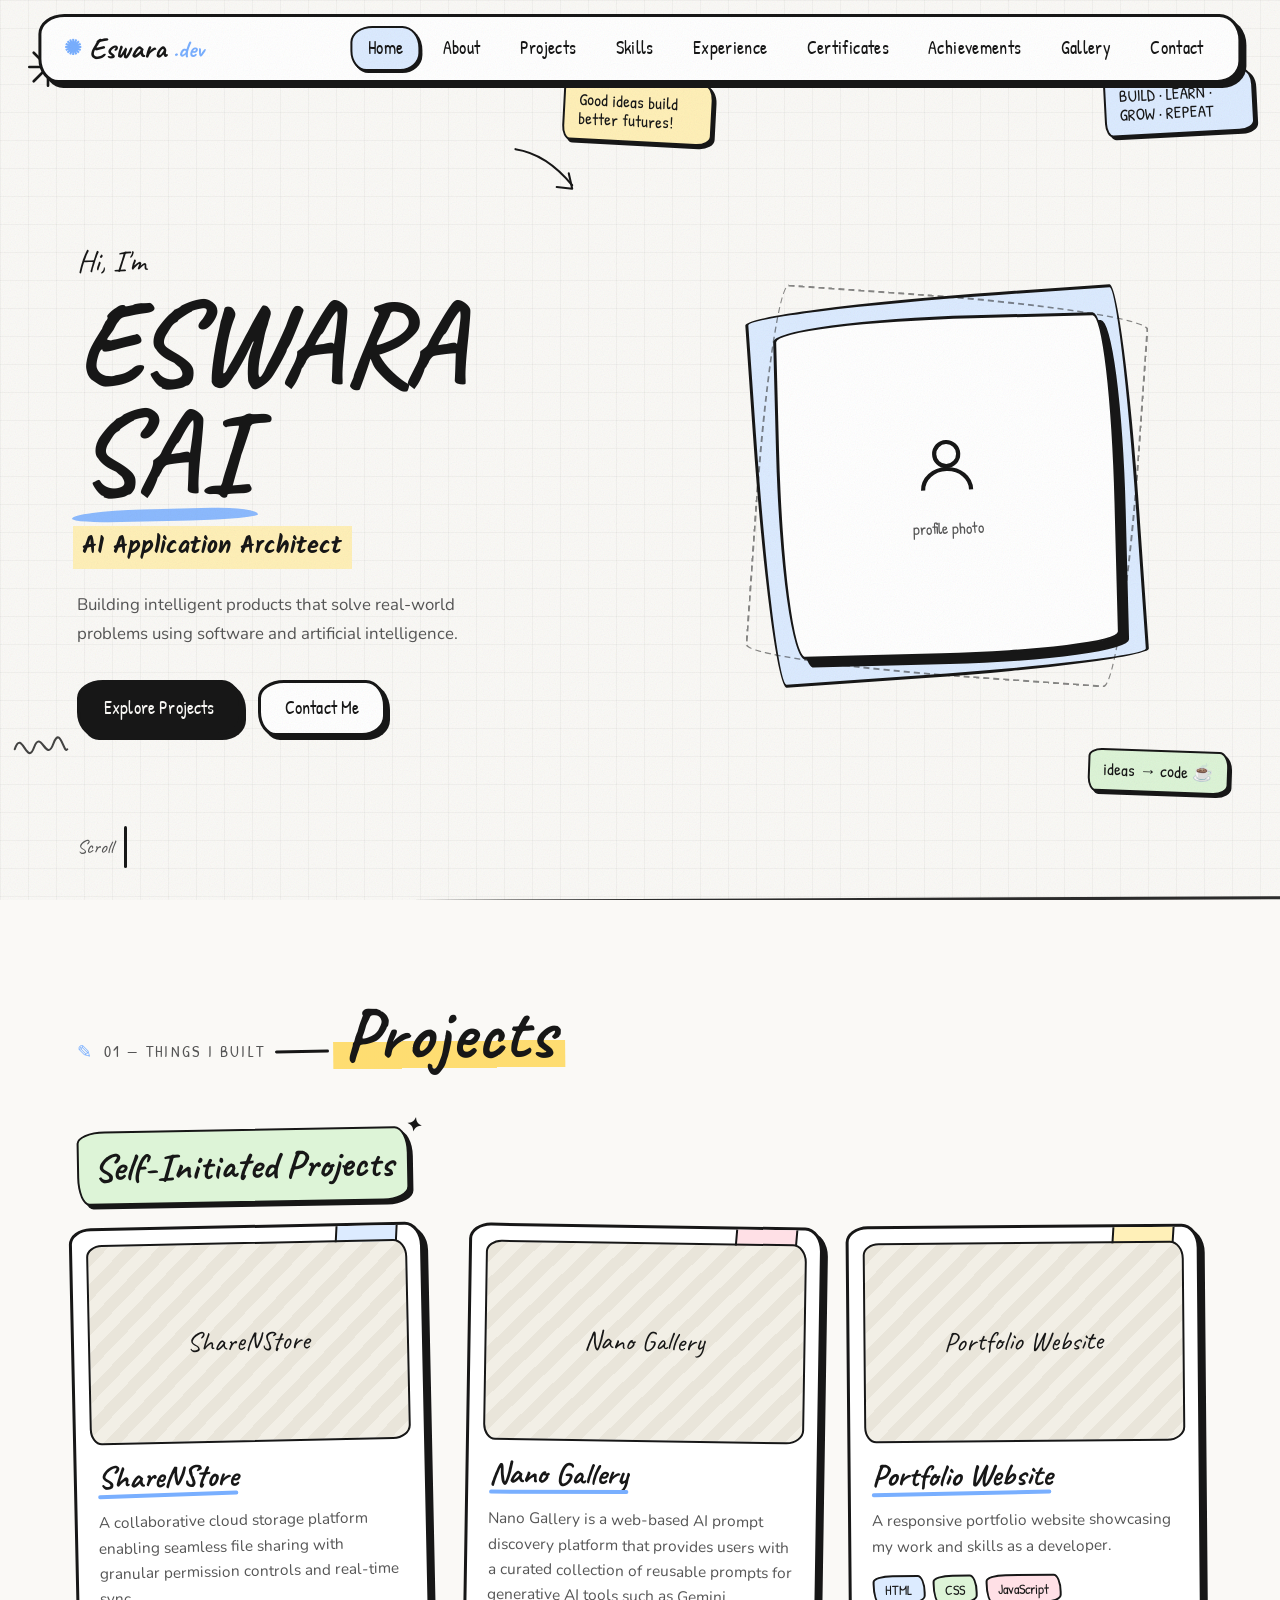
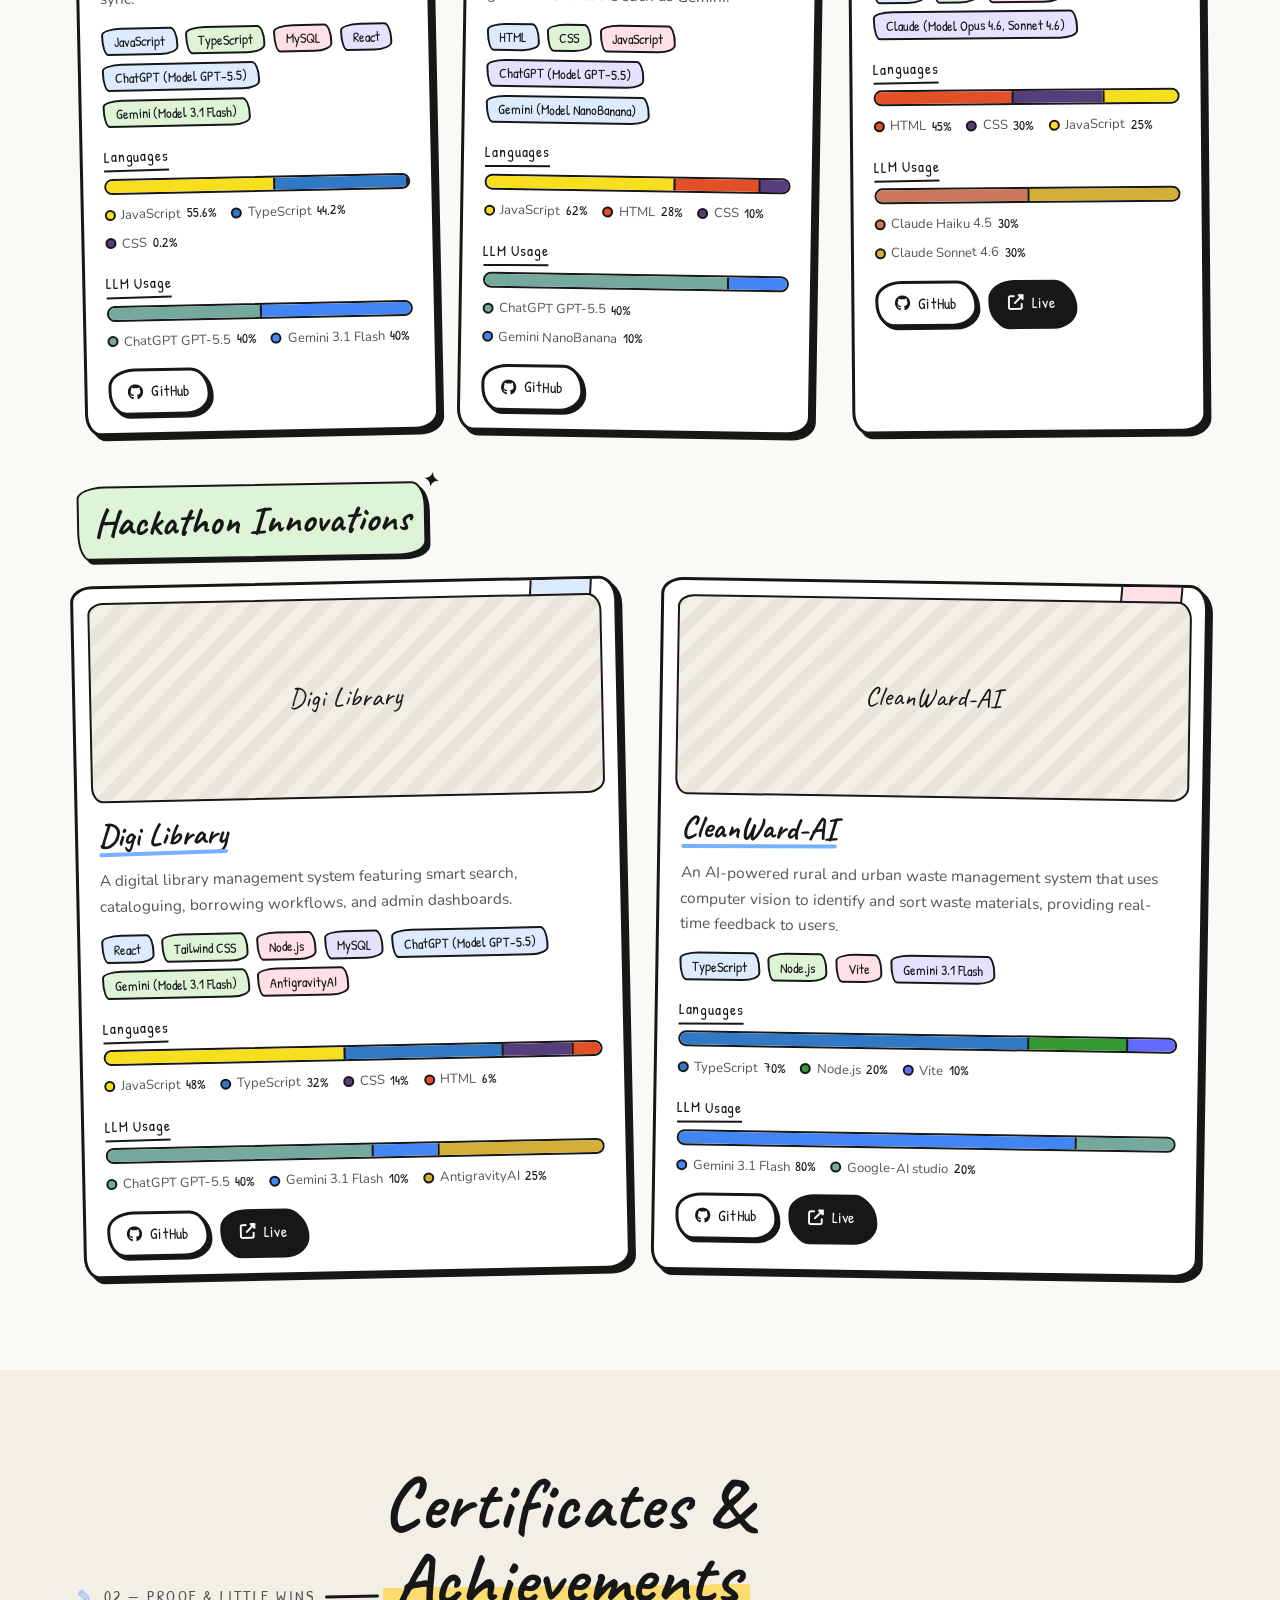
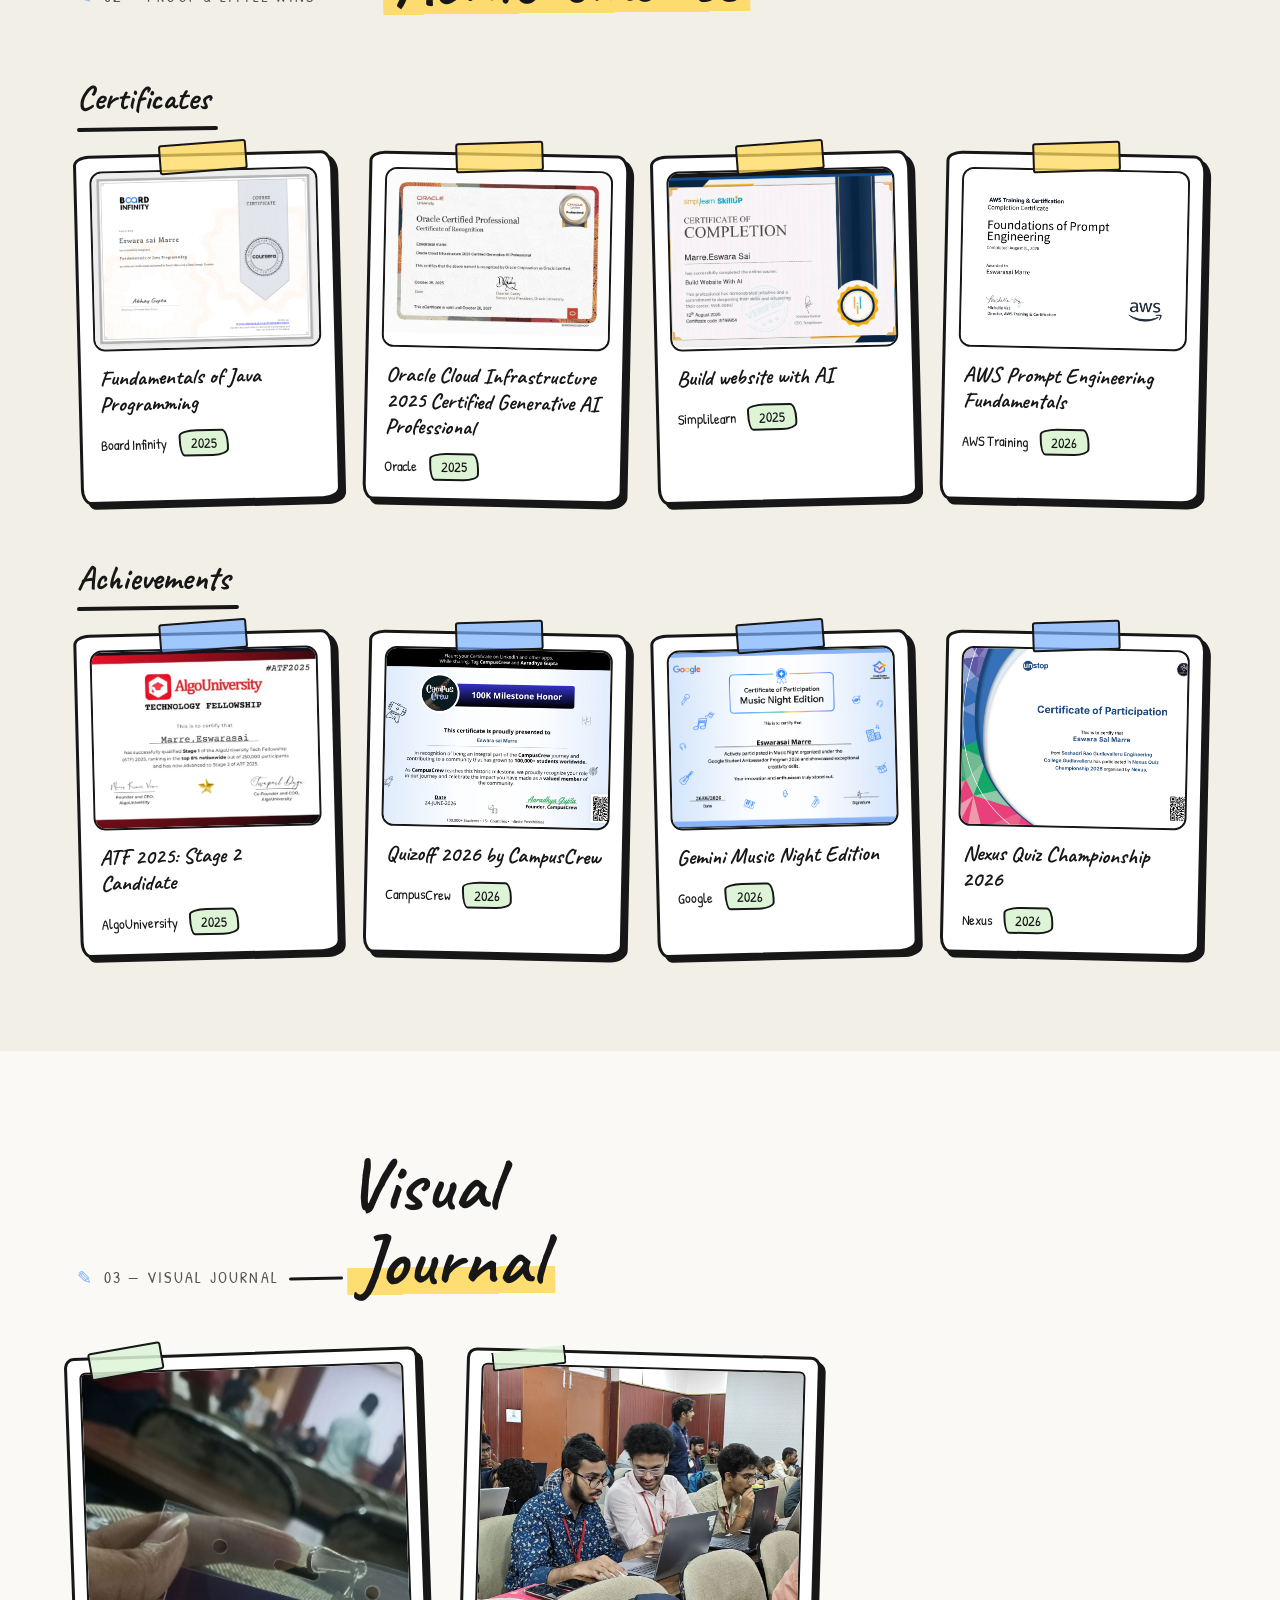
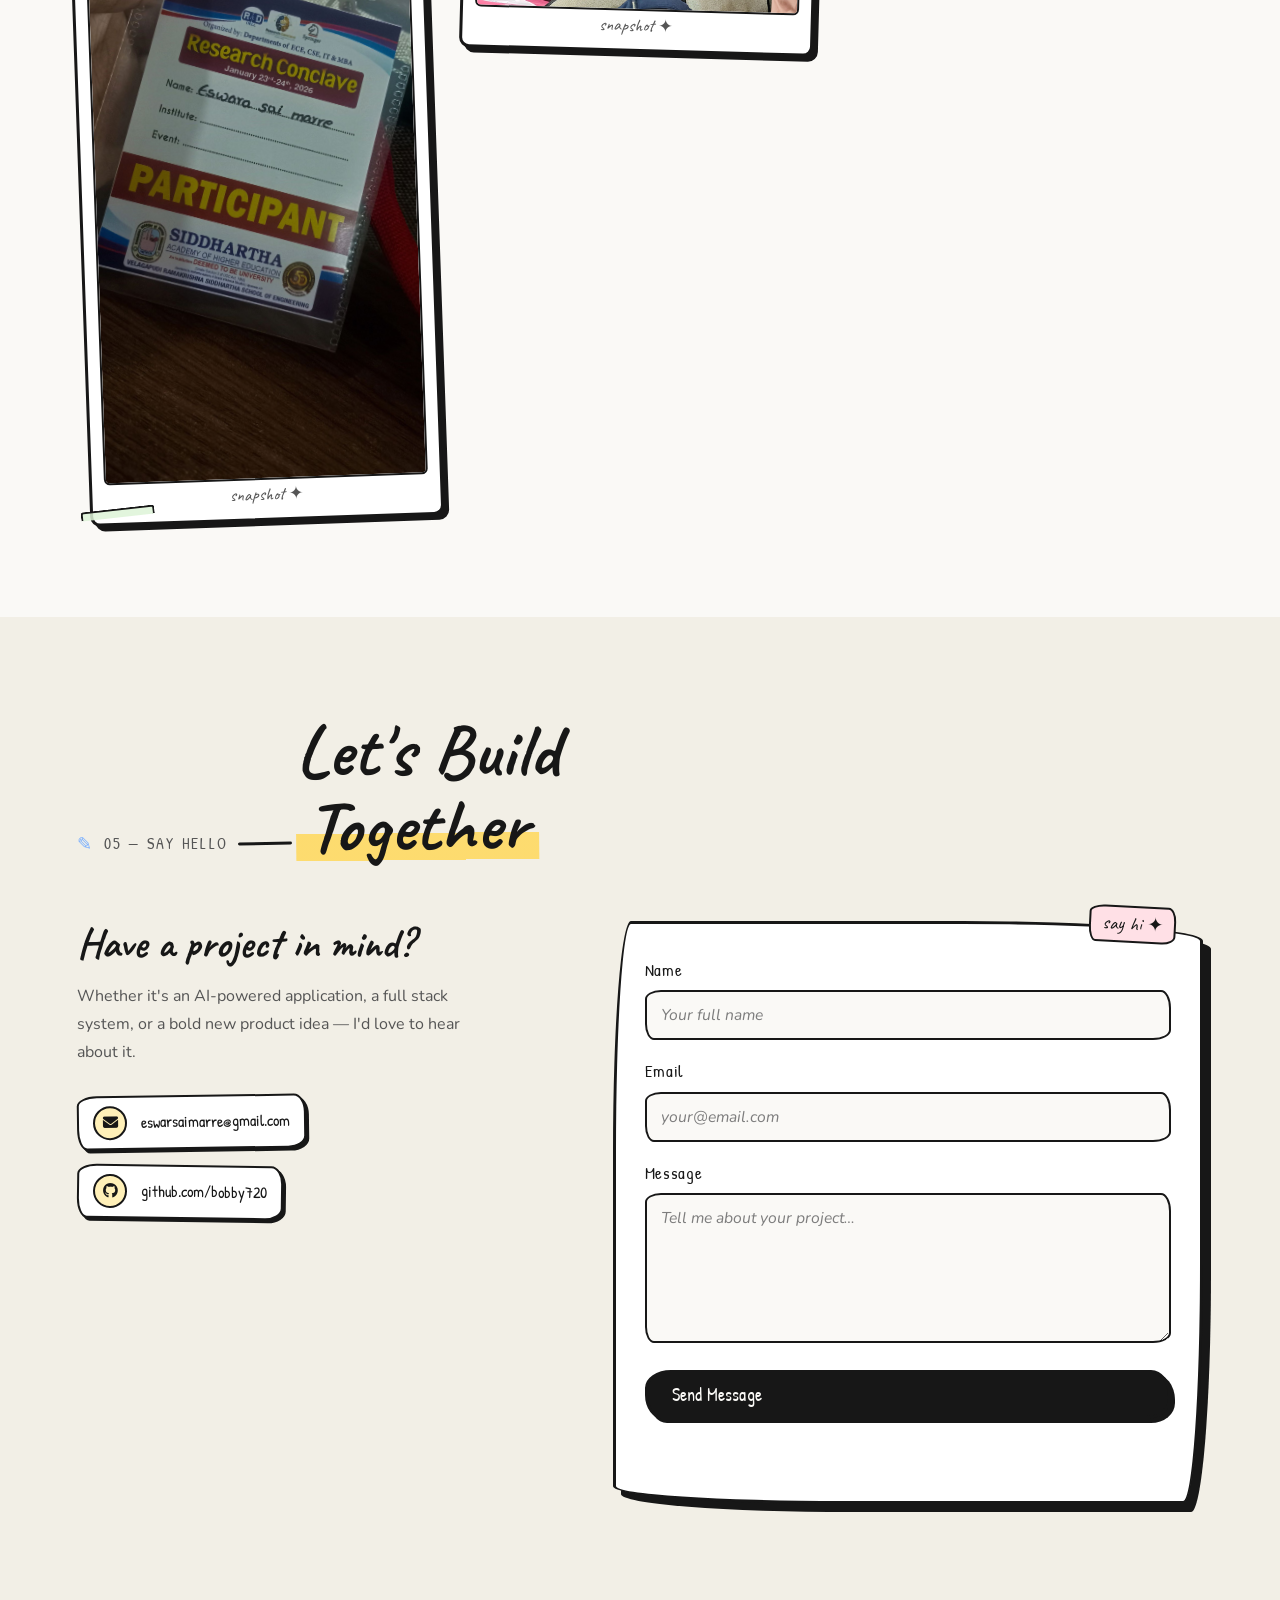
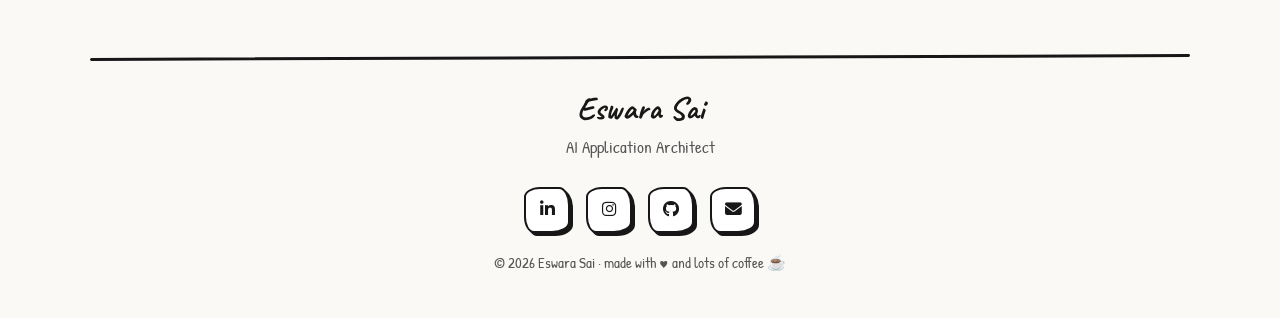
==== commit 915090c8: "version 1.2" ====
--- a/index.html
+++ b/index.html
@@ -5,6 +5,9 @@
   <meta name="viewport" content="width=device-width,initial-scale=1.0"/>
   <meta name="description" content="Eswara Sai – AI Application Architect & Full Stack Developer"/>
   <title>Eswara Sai · AI Application Architect</title>
+  <link rel="preconnect" href="https://fonts.googleapis.com">
+  <link rel="preconnect" href="https://fonts.gstatic.com" crossorigin>
+  <link href="https://fonts.googleapis.com/css2?family=Caveat:wght@500;600;700&family=Patrick+Hand&family=Kalam:wght@400;700&family=Nunito:ital,wght@0,400;0,600;0,700;1,400&display=swap" rel="stylesheet">
   <link rel="stylesheet" href="style.css"/>
   <!--  Icons -->
   <link rel="stylesheet" href="https://cdnjs.cloudflare.com/ajax/libs/font-awesome/6.5.0/css/all.min.css"/>
@@ -14,15 +17,6 @@
 <!-- ── Noise overlay ───────────────────────────────────────── -->
 <div id="noise"></div>
 
-<!-- ── Custom Cursor ───────────────────────────────────────── -->
-<div id="cursor"></div>
-<div id="cursor-ring"></div>
-
-<!-- ── Mouse Light ─────────────────────────────────────────── -->
-<div id="mouse-light"></div>
-
-<!-- ── Particles ───────────────────────────────────────────── -->
-<canvas id="particles-canvas"></canvas>
 
 <!-- ── Lightbox ────────────────────────────────────────────── -->
 <div id="lightbox">
@@ -34,12 +28,11 @@
      LOADING SCREEN
 ═══════════════════════════════════════════════════════════ -->
 <div id="loader">
-  <canvas id="loader-canvas"></canvas>
   <div id="loader-content">
     <h1 id="loader-name">
       <!-- Letters injected by JS below -->
     </h1>
-    <p id="loader-title">ASPIRING AI APPLICATION ARCHITECT</p>
+    <p id="loader-title">loading my little corner of the internet…</p>
     <div id="loader-bar"><div id="loader-bar-fill"></div></div>
     <p id="loader-percent">0%</p>
   </div>
@@ -49,24 +42,17 @@
      NAVIGATION
 ═══════════════════════════════════════════════════════════ -->
 <nav id="navbar">
-  <span class="nav-logo">ES</span>
+  <a href="#hero" class="nav-logo">Eswara</a>
   <ul class="nav-links">
-    <li><a href="#hero">Home</a></li>
-    <li><a href="about.html">About</a></li>
-    <li><a href="#projects">Projects</a></li>
-    <li><a href="#contact">Contact</a></li>
+    <li><a href="#hero">Home</a></li><li><a href="about.html">About</a></li><li><a href="#projects">Projects</a></li>
+    <li><a href="about.html#skills">Skills</a></li><li><a href="about.html#timeline">Experience</a></li><li><a href="#certificates">Certificates</a></li>
+    <li><a href="#achievements">Achievements</a></li><li><a href="#gallery">Gallery</a></li><li><a href="#contact">Contact</a></li>
   </ul>
-  <button class="nav-hamburger" id="hamburger" aria-label="Menu">
-    <span></span><span></span><span></span>
-  </button>
+  <button class="nav-hamburger" id="hamburger" aria-label="Menu" aria-expanded="false"><span></span><span></span><span></span></button>
 </nav>
-
-<!-- Mobile Menu -->
 <div id="mobile-menu">
-  <a href="#hero">Home</a>
-  <a href="about.html">About</a>
-  <a href="#projects">Projects</a>
-  <a href="#contact">Contact</a>
+  <a href="#hero">Home</a><a href="about.html">About</a><a href="#projects">Projects</a><a href="about.html#skills">Skills</a>
+  <a href="about.html#timeline">Experience</a><a href="#certificates">Certificates</a><a href="#achievements">Achievements</a><a href="#gallery">Gallery</a><a href="#contact">Contact</a>
 </div>
 
 <!-- ═══════════════════════════════════════════════════════════
@@ -75,7 +61,7 @@
 <section id="hero">
   <!-- Left -->
   <div class="hero-text">
-    <p class="hero-eyebrow">✦</p>
+    <p class="hero-eyebrow">Hi,</p>
     <h1 class="hero-name">
       ESWARA<br>
       <em>SAI</em>
@@ -95,7 +81,7 @@
     <img
       id="hero-profile-img"
       class="hero-profile"
-      src="#"
+      src="assets/images/event-workshop.jpg"
       alt="Eswara Sai"
       onerror="this.style.display='none'; document.getElementById('hero-profile-placeholder').style.display='flex';"
     />
@@ -107,6 +93,21 @@
     </div>
   </div>
 
+
+  <!-- Hand-drawn annotations & doodles -->
+  <span class="doodle doodle-star" aria-hidden="true">
+    <svg viewBox="0 0 40 40" width="44"><path d="M20 3v34M3 20h34M7 7l26 26M33 7 7 33"/></svg>
+  </span>
+  <span class="doodle doodle-squiggle" aria-hidden="true">
+    <svg viewBox="0 0 80 30" width="70"><path d="M2 22c8-24 14 20 22-2s14 18 22-4 12 12 16 6"/></svg>
+  </span>
+  <span class="doodle doodle-arrow" aria-hidden="true">
+    <svg viewBox="0 0 100 60" width="86"><path d="M4 6c26 4 48 20 66 42"/><path d="M52 50l18 2-4-18"/></svg>
+  </span>
+  <span class="hero-note tape note-a" aria-hidden="true">Good ideas build better futures!</span>
+  <span class="hero-note tape blue note-b" aria-hidden="true">BUILD · LEARN · GROW · REPEAT</span>
+  <span class="hero-note tape green note-c" aria-hidden="true">ideas → code ☕</span>
+
   <!-- Scroll hint -->
   <div class="scroll-hint">
     <span>Scroll</span>
@@ -120,7 +121,7 @@
      PROJECTS
 ═══════════════════════════════════════════════════════════ -->
 <section id="projects">
-  <p class="section-label reveal">Work</p>
+  <p class="section-label reveal">01 — things I built</p>
   <h2 class="section-title reveal" data-delay="1"><em>Projects</em></h2>
   <div class="projects-grid" id="projects-grid"></div>
 </section>
@@ -131,7 +132,7 @@
      CERTIFICATES & ACHIEVEMENTS
 ═══════════════════════════════════════════════════════════════════ -->
 <section id="certificates" style="background:var(--bg-secondary)">
-  <p class="section-label reveal">Credentials</p>
+  <p class="section-label reveal">02 — proof &amp; little wins</p>
   <h2 class="section-title reveal" data-delay="1">Certificates &amp;<br><em>Achievements</em></h2>
   <div class="section-subpanel reveal" data-delay="2">
     <h3 class="subpanel-title">Certificates</h3>
@@ -139,6 +140,7 @@
   </div>
   <div class="section-subpanel reveal" data-delay="3">
     <h3 class="subpanel-title">Achievements</h3>
+    <div id="achievements" class="anchor-target"></div>
     <div id="achievements-container"></div>
   </div>
 </section>
@@ -147,25 +149,16 @@
      GALLERY
 ═══════════════════════════════════════════════════════════ -->
 <section id="gallery">
-  <p class="section-label reveal">Gallery</p>
+  <p class="section-label reveal">03 — visual journal</p>
   <h2 class="section-title reveal" data-delay="1">Visual<br><em>Journal</em></h2>
   <div class="masonry-grid" id="gallery-grid"></div>
 </section>
 
 <!-- ═══════════════════════════════════════════════════════════
-     GITHUB
-═══════════════════════════════════════════════════════════ -->
-<section id="github">
-  <p class="section-label reveal">Open Source</p>
-  <h2 class="section-title reveal" data-delay="1">GitHub<br><em>Activity</em></h2>
-  <div class="github-grid" id="github-grid"></div>
-</section>
-
-<!-- ═══════════════════════════════════════════════════════════
      CONTACT
 ═══════════════════════════════════════════════════════════ -->
 <section id="contact" style="background:var(--bg-secondary)">
-  <p class="section-label reveal">Connect</p>
+  <p class="section-label reveal">05 — say hello</p>
   <h2 class="section-title reveal" data-delay="1">Let's Build<br><em>Together</em></h2>
 
   <div class="contact-grid">
@@ -196,7 +189,7 @@
         <textarea placeholder="Tell me about your project…" required></textarea>
       </div>
       <button type="submit" class="btn btn-gold">Send Message</button>
-      <p class="form-note" id="form-note">✦ Message received — I'll be in touch shortly.</p>
+      <p class="form-note" id="form-note">Got it! ✦ I'll write back soon.</p>
     </form>
   </div>
 </section>
@@ -245,10 +238,10 @@
   'GitHub':'<i class="fab fa-github"></i>',
   'VS Code':'<i class="fas fa-code"></i>',
   'IntelliJ IDEA':'<i class="fas fa-infinity"></i>',
-  'ChatGPT (Model GPT-5.5)':'<svg class="llm-icon llm-icon-chatgpt" viewBox="0 0 64 64" aria-hidden="true"><circle class="llm-badge" cx="32" cy="32" r="27"/><g class="llm-mark llm-stroke"><path d="M32 16c5.2-5.8 15.1-2.3 15.1 5.7 0 1.3-.3 2.5-.8 3.6"/><path d="M46.3 25.3c7.6 1.6 9.4 12 2.5 16-1.1.6-2.3 1-3.6 1.1"/><path d="M45.2 42.4c2.4 7.4-5.7 13.8-12.6 9.8-1.1-.6-2-1.5-2.8-2.5"/><path d="M29.8 49.7c-5.2 5.8-15.1 2.3-15.1-5.7 0-1.3.3-2.5.8-3.6"/><path d="M15.5 40.4c-7.6-1.6-9.4-12-2.5-16 1.1-.6 2.3-1 3.6-1.1"/><path d="M16.6 23.3c-2.4-7.4 5.7-13.8 12.6-9.8 1.1.6 2 1.5 2.8 2.5"/><path d="M23.4 28.1 32 23l8.6 5.1v9.8L32 43l-8.6-5.1v-9.8Z"/><path d="M32 23v20"/><path d="M23.4 28.1 40.6 38"/><path d="M40.6 28.1 23.4 38"/></g></svg>',
-  'Gemini (Model 3.1 Flash)':'<svg class="llm-icon llm-icon-gemini" viewBox="0 0 64 64" aria-hidden="true"><path class="llm-badge" d="M32 4 56 18v28L32 60 8 46V18L32 4Z"/><g class="llm-mark"><path d="M30 14c2.4 10.7 8.8 17.1 19.5 19.5C38.8 35.9 32.4 42.3 30 53c-2.4-10.7-8.8-17.1-19.5-19.5C21.2 31.1 27.6 24.7 30 14Z"/><path d="M48 39c1.1 4.8 3.9 7.6 8.5 8.5-4.6.9-7.4 3.7-8.5 8.5-1.1-4.8-3.9-7.6-8.5-8.5 4.6-.9 7.4-3.7 8.5-8.5Z"/></g></svg>',
-  'Claude (Model Haiku 4.5, Sonnet 4.6)':'<svg class="llm-icon llm-icon-claude" viewBox="0 0 64 64" aria-hidden="true"><rect class="llm-badge" x="7" y="7" width="50" height="50" rx="8"/><g class="llm-mark llm-stroke"><path d="M32 14v8"/><path d="M32 42v8"/><path d="M14 32h8"/><path d="M42 32h8"/><path d="M19.3 19.3 25 25"/><path d="M39 39l5.7 5.7"/><path d="M44.7 19.3 39 25"/><path d="M25 39l-5.7 5.7"/><path d="M20 32c3.5-7 7.5-10.5 12-10.5S40.5 25 44 32c-3.5 7-7.5 10.5-12 10.5S23.5 39 20 32Z"/><circle cx="32" cy="32" r="5"/></g></svg>',
-  'AntigravityAI':'<svg class="llm-icon llm-icon-antigravity" viewBox="0 0 64 64" aria-hidden="true"><path class="llm-badge" d="M32 4 55.4 17.5v29L32 60 8.6 46.5v-29L32 4Z"/><g class="llm-mark llm-stroke"><path d="M18 46 32 14l14 32"/><path d="M24.5 34h15"/><path d="M14 41c6.6-7.2 16.8-11.6 27.8-11.6 3.2 0 6.2.4 9.2 1.2"/><path d="M48 23.5 53 30l-7.8 2"/><path d="M20 22c4.2-3.6 9.1-5.7 14.6-6.1"/><path d="M37 14.5 32 9l-5 5.5"/></g></svg>'
+  'ChatGPT (Model GPT-5.5)':'<svg class="llm-icon" viewBox="0 0 64 64" aria-hidden="true"><rect x="8" y="8" width="48" height="48" rx="12" fill="#FFFFFF" stroke="#171717" stroke-width="3"/><path d="M32 18c-7.6 0-13.7 6.1-13.7 13.7 0 7.6 6.1 13.7 13.7 13.7 2.7 0 5.2-.8 7.3-2.3l5.2 3.3-1.6-6.4c2.1-2.6 3.3-5.8 3.3-9.3 0-7.6-6.1-13.7-13.7-13.7Zm-8.2 15.3c0-4.1 3.3-7.4 7.4-7.4 4.1 0 7.4 3.3 7.4 7.4 0 4.1-3.3 7.4-7.4 7.4-4.1 0-7.4-3.3-7.4-7.4Z" fill="#171717"/><path d="M23.8 31.8h16.4" stroke="#171717" stroke-width="3" stroke-linecap="round"/><path d="M26.5 27.8h11.1" stroke="#171717" stroke-width="3" stroke-linecap="round"/><path d="M26.5 36.1h7.9" stroke="#171717" stroke-width="3" stroke-linecap="round"/></svg>',
+  'Gemini (Model 3.1 Flash)':'<svg class="llm-icon" viewBox="0 0 64 64" aria-hidden="true"><path d="M32 8 42 22l14 10-14 10L32 56 22 42 8 32l14-10L32 8Z" fill="#1B66FF"/><path d="M32 13.5 39.3 24l10.2 7.5-10.2 7.5L32 50.5 24.7 39.5 14.5 32l10.2-7.5L32 13.5Z" fill="#fff" opacity=".3"/><path d="M32 18l7.1 14 14 7.1-14 7.1L32 46l-7.1-14-14-7.1 14-7.1L32 18Z" fill="#fff" opacity=".9"/></svg>',
+  'Claude (Model Haiku 4.5, Sonnet 4.6)':'<svg class="llm-icon" viewBox="0 0 64 64" aria-hidden="true"><rect x="9" y="9" width="46" height="46" rx="12" fill="#fff" stroke="#171717" stroke-width="3"/><path d="M32 16 21 48h7.6l2.9-7.6h9.6L41.3 48H49L38 16h-6Zm-1.9 20.6 2.6-6.6 2.6 6.6h-5.2Z" fill="#171717"/></svg>',
+  'AntigravityAI':'<svg class="llm-icon" viewBox="0 0 64 64" aria-hidden="true"><rect x="9" y="9" width="46" height="46" rx="12" fill="#fff" stroke="#171717" stroke-width="3"/><circle cx="32" cy="32" r="14" fill="#171717" opacity=".12"/><path d="M32 18c-7.7 0-14 6.3-14 14s6.3 14 14 14 14-6.3 14-14-6.3-14-14-14Zm0-5c10.5 0 19 8.5 19 19S42.5 51 32 51 13 42.5 13 32 21.5 13 32 13Z" fill="#171717"/><path d="M20 46 32 18l12 28" fill="none" stroke="#171717" stroke-width="3" stroke-linecap="round" stroke-linejoin="round"/><path d="M24 34h16" stroke="#171717" stroke-width="3" stroke-linecap="round"/></svg>'
 };
 const SKILL_LEVELS = {
   'HTML':100,'CSS':100,'JavaScript':100,
@@ -257,6 +250,9 @@
   'Git':100,'GitHub':100,'VS Code':100,'IntelliJ IDEA':100,
   'ChatGPT (Model GPT-5.5)':100,'Gemini (Model 3.1 Flash)':100,'Claude (Model Haiku 4.5, Sonnet 4.6)':100,'AntigravityAI':100  
 };
+
+const profileImage = document.getElementById('hero-profile-img');
+if (profileImage && DATA.profileImage) profileImage.src = DATA.profileImage;
 
 
 
@@ -443,9 +439,9 @@
   }
 
   renderDynamicSection('certs-container', DATA.certificates,
-    '✦ Certificates will appear here once added to data.js');
+    'Certificates will show up here once they land in data.js ✎');
   renderDynamicSection('achievements-container', DATA.achievements,
-    '✦ Achievements will appear here once added to data.js');
+    'Little wins will show up here once they land in data.js ✎');
 })();
 
 // ── Gallery ──────────────────────────────────────────────────
@@ -454,65 +450,18 @@
   if (!grid) return;
 
   if (!DATA.gallery || DATA.gallery.length === 0) {
-    grid.innerHTML = `<p class="section-empty">✦ Gallery images will appear here once added to data.js</p>`;
+    grid.innerHTML = `<p class="section-empty">Photos will show up here once they land in data.js ✎</p>`;
     return;
   }
 
   DATA.gallery.forEach(item => {
+    const image = typeof item === 'string' ? item : item.src;
+    const caption = typeof item === 'string' ? '' : item.caption || '';
     const div = document.createElement('div');
     div.className = 'masonry-item';
-    div.innerHTML = `<img src="${item.src}" alt="${item.caption || ''}">`;
+    div.innerHTML = `<img src="${image}" alt="${caption}">`;
     grid.appendChild(div);
   });
-})();
-
-// ── GitHub Section ───────────────────────────────────────────
-(function () {
-  const u    = DATA.githubUsername || 'bobby720';
-  const grid = document.getElementById('github-grid');
-  if (!grid) return;
-
-  const cards = [
-    {
-      label: 'GitHub Stats',
-      src: `https://github-readme-stats.vercel.app/api?username=${u}&show_icons=true&theme=transparent&title_color=D4AF37&icon_color=D4AF37&text_color=B8B8B8&border_color=2a2a2a&hide_border=false`
-    },
-    {
-      label: 'GitHub Streak',
-      src: `https://streak-stats.demolab.com?user=${u}&theme=transparent&ring=D4AF37&fire=FFD700&currStreakLabel=D4AF37&sideNums=B8B8B8&dates=555&border=2a2a2a`
-    },
-    {
-      label: 'Top Languages',
-      src: `https://github-readme-stats.vercel.app/api/top-langs/?username=${u}&layout=compact&theme=transparent&title_color=D4AF37&text_color=B8B8B8&border_color=2a2a2a`
-    },
-    {
-      label: 'Contribution Graph',
-      src: `https://github-readme-activity-graph.vercel.app/graph?username=${u}&theme=react-dark&color=D4AF37&line=D4AF37&point=FFD700&area=true&hide_border=false&bg_color=141414`
-    }
-  ];
-
-  cards.forEach((c, i) => {
-    const div = document.createElement('div');
-    div.className = 'github-card reveal';
-    div.dataset.delay = i + 1;
-    div.innerHTML = `
-      <img src="${c.src}" alt="${c.label}" loading="lazy"
-           onerror="this.parentElement.style.display='none'">
-      <p class="github-card-label">${c.label}</p>
-    `;
-    grid.appendChild(div);
-  });
-
-  // Snake
-  const snakeWrap = document.createElement('div');
-  snakeWrap.style.cssText = 'grid-column:1/-1; background:var(--bg-card); border:1px solid var(--border); border-radius:4px; overflow:hidden;';
-  snakeWrap.innerHTML = `
-    <img src="https://raw.githubusercontent.com/${u}/${u}/output/github-contribution-grid-snake-dark.svg"
-         alt="Contribution Snake" style="width:100%; display:block;"
-         onerror="this.parentElement.style.display='none'">
-    <p class="github-card-label">Contribution Snake</p>
-  `;
-  grid.appendChild(snakeWrap);
 })();
 
 // ── Contact section info ─────────────────────────────────────
@@ -552,10 +501,10 @@
   }
 
   if (copyEl) {
-    copyEl.textContent = `© ${new Date().getFullYear()} ${DATA.name || 'Eswara Sai'} · Crafted with precision`;
+    copyEl.textContent = `© ${new Date().getFullYear()} ${DATA.name || 'Eswara Sai'} · made with ♥ and lots of coffee`;
   }
 })();
 </script>
-<script src="js/script.js"></script>
+<script src="script.js"></script>
 </body>
 </html>
--- a/style.css
+++ b/style.css
@@ -1,1025 +1,981 @@
 /* ============================================================
-   style.css – Eswara Sai Premium Portfolio
+   style.css — Eswara Sai · Hand-drawn notebook portfolio
+   Cartoon / sketchbook design system.
+   Same class names & IDs as before — only the visuals changed.
    ============================================================ */
 
-/* ── Google Fonts ─────────────────────────────────────────── */
-@import url('https://fonts.googleapis.com/css2?family=Cormorant+Garamond:ital,wght@0,300;0,400;0,600;1,300;1,400&family=Syne:wght@400;600;700;800&family=JetBrains+Mono:wght@300;400&display=swap');
-
-/* ── CSS Variables ─────────────────────────────────────────── */
-:root {
-  --bg-primary:   #050505;
-  --bg-secondary: #0F0F0F;
-  --bg-card:      #141414;
-  --gold:         #D4AF37;
-  --gold-bright:  #FFD700;
-  --gold-dim:     rgba(212,175,55,0.15);
-  --gold-glow:    rgba(212,175,55,0.4);
-  --text:         #FFFFFF;
-  --text-sec:     #B8B8B8;
-  --border:       rgba(212,175,55,0.18);
-  --font-display: 'Cormorant Garamond', serif;
-  --font-ui:      'Syne', sans-serif;
-  --font-mono:    'JetBrains Mono', monospace;
-  --ease-luxury:  cubic-bezier(0.25, 0.46, 0.45, 0.94);
-  --ease-spring:  cubic-bezier(0.34, 1.56, 0.64, 1);
+@import url('https://fonts.googleapis.com/css2?family=Caveat:wght@500;600;700&family=Patrick+Hand&family=Kalam:wght@400;700&family=Nunito:ital,wght@0,400;0,600;0,700;1,400&display=swap');
+
+/* ── Tokens ────────────────────────────────────────────────── */
+:root{
+  /* paper & ink */
+  --paper:        #FAF9F6;
+  --paper-dark:   #F2EFE6;
+  --paper-card:   #FFFFFF;
+  --ink:          #171717;
+  --ink-soft:     #2b2b2b;
+  --muted:        #555555;
+  --muted-light:  #7d7d7d;
+
+  /* pastels */
+  --blue:      #DCEBFF;
+  --yellow:    #FFF0B8;
+  --green:     #DDF4D7;
+  --pink:      #FFE0E6;
+  --lavender:  #E8E0FF;
+  --peach:     #FFE7D3;
+
+  --accent-blue:   #79AFFF;
+  --accent-yellow: #FFD85A;
+
+  /* legacy variable names kept so nothing inherits a broken value */
+  --bg-primary: var(--paper);
+  --bg-secondary: var(--paper-dark);
+  --bg-card: var(--paper-card);
+  --border: var(--ink);
+  --text: var(--ink);
+  --text-sec: var(--muted);
+  --gold: var(--ink);
+  --gold-bright: var(--accent-blue);
+
+  /* strokes & shadows */
+  --stroke: 2.5px;
+  --stroke-thick: 3px;
+  --shadow: 5px 5px 0 var(--ink);
+  --shadow-sm: 3px 3px 0 var(--ink);
+  --shadow-lg: 8px 8px 0 var(--ink);
+  --shadow-soft: 4px 5px 0 rgba(23,23,23,.14);
+
+  --radius: 18px;
+  /* imperfect, hand-drawn corner sets */
+  --radius-hand:  255px 14px 225px 16px / 16px 225px 14px 255px;
+  --radius-hand2: 18px 240px 20px 230px / 230px 20px 240px 18px;
+  --radius-hand3: 200px 20px 180px 24px / 22px 190px 20px 210px;
+
+  --font-hand:    'Caveat', 'Patrick Hand', cursive;
+  --font-marker:  'Kalam', 'Patrick Hand', cursive;
+  --font-label:   'Patrick Hand', 'Kalam', cursive;
+  --font-body:    'Nunito', system-ui, -apple-system, sans-serif;
+
+  /* legacy font vars used inline in about.html */
+  --font-display: var(--font-hand);
+  --font-mono:    var(--font-label);
+  --font-ui:      var(--font-body);
+
+  --ease-luxury: cubic-bezier(.25,.46,.45,.94);
+  --ease-spring: cubic-bezier(.34,1.56,.64,1);
 }
 
 /* ── Reset ─────────────────────────────────────────────────── */
-*, *::before, *::after { box-sizing: border-box; margin: 0; padding: 0; }
-html { scroll-behavior: smooth; }
-body {
-  background: var(--bg-primary);
-  color: var(--text);
-  font-family: var(--font-ui);
+*{ margin:0; padding:0; box-sizing:border-box; }
+html{ scroll-behavior:smooth; -webkit-text-size-adjust:100%; }
+body{
+  background-color: var(--paper);
+  color: var(--ink);
+  font-family: var(--font-body);
+  font-size: 16px;
+  line-height: 1.7;
   overflow-x: hidden;
-  cursor: none;
-}
-a { text-decoration: none; color: inherit; }
-img { max-width: 100%; display: block; }
-button { cursor: none; border: none; background: none; font-family: inherit; }
-
-/* ── Custom Cursor ─────────────────────────────────────────── */
-#cursor {
-  position: fixed; top: 0; left: 0; z-index: 9999;
-  width: 12px; height: 12px;
-  background: var(--gold-bright);
-  border-radius: 50%;
-  pointer-events: none;
-  transform: translate(-50%,-50%);
-  transition: width .25s var(--ease-luxury), height .25s var(--ease-luxury), opacity .25s;
-  mix-blend-mode: difference;
-}
-#cursor-ring {
-  position: fixed; top: 0; left: 0; z-index: 9998;
-  width: 36px; height: 36px;
-  border: 1px solid var(--gold);
-  border-radius: 50%;
-  pointer-events: none;
-  transform: translate(-50%,-50%);
-  transition: transform .12s linear, width .3s var(--ease-luxury), height .3s var(--ease-luxury);
-  opacity: .6;
-}
-body:hover #cursor { opacity: 1; }
-
-/* ── Loading Screen ────────────────────────────────────────── */
-#loader {
-  position: fixed; inset: 0; z-index: 99999;
-  background: #000;
-  display: flex; flex-direction: column;
-  align-items: center; justify-content: center;
-  overflow: hidden;
-}
-#loader-canvas {
-  position: absolute; inset: 0;
-  width: 100%; height: 100%;
-}
-#loader-content {
-  position: relative; z-index: 2;
-  text-align: center;
-}
-#loader-name {
-  font-family: var(--font-display);
-  font-size: clamp(3rem, 10vw, 8rem);
-  font-weight: 300;
-  letter-spacing: .4em;
-  color: transparent;
-  -webkit-text-stroke: 1px var(--gold);
-  opacity: 0;
-}
-#loader-name span { display: inline-block; opacity: 0; transform: translateY(30px); }
-#loader-title {
-  font-family: var(--font-mono);
-  font-size: clamp(.65rem, 1.5vw, .9rem);
-  letter-spacing: .55em;
-  color: var(--gold);
-  margin-top: 1rem;
-  opacity: 0;
-}
-#loader-bar {
-  width: 220px; height: 1px;
-  background: var(--border);
-  margin: 2rem auto 0;
-  overflow: hidden;
-}
-#loader-bar-fill {
-  height: 100%;
-  width: 0%;
-  background: linear-gradient(90deg, transparent, var(--gold), transparent);
-  transition: width 1.6s var(--ease-luxury);
-}
-#loader-percent {
-  font-family: var(--font-mono);
-  font-size: .7rem;
-  color: var(--text-sec);
-  margin-top: .6rem;
-  opacity: 0;
-}
-
-/* ── Noise Overlay ─────────────────────────────────────────── */
-#noise {
-  position: fixed; inset: 0; z-index: 9990;
-  pointer-events: none;
-  opacity: .025;
-  background-image: url("data:image/svg+xml,%3Csvg viewBox='0 0 256 256' xmlns='http://www.w3.org/2000/svg'%3E%3Cfilter id='n'%3E%3CfeTurbulence type='fractalNoise' baseFrequency='.9' numOctaves='4' stitchTiles='stitch'/%3E%3C/filter%3E%3Crect width='100%25' height='100%25' filter='url(%23n)'/%3E%3C/svg%3E");
-  background-size: 128px;
-}
-
-/* ── Mouse Light ───────────────────────────────────────────── */
-#mouse-light {
-  position: fixed; top: 0; left: 0; z-index: 0;
-  width: 600px; height: 600px;
-  background: radial-gradient(circle, rgba(212,175,55,.06) 0%, transparent 70%);
-  border-radius: 50%;
-  pointer-events: none;
-  transform: translate(-50%,-50%);
-  transition: transform .08s linear;
-}
-
-/* ── Particles Canvas ──────────────────────────────────────── */
-#particles-canvas {
-  position: fixed; inset: 0; z-index: 0;
-  pointer-events: none;
-  opacity: .5;
-}
-
-/* ── Navigation ────────────────────────────────────────────── */
-#navbar {
-  position: fixed; top: 0; left: 0; right: 0; z-index: 1000;
-  padding: 1.4rem 5vw;
-  display: flex; align-items: center; justify-content: space-between;
-  backdrop-filter: blur(20px) saturate(180%);
-  -webkit-backdrop-filter: blur(20px) saturate(180%);
-  background: rgba(5,5,5,.7);
-  border-bottom: 1px solid var(--border);
-  transition: padding .4s var(--ease-luxury);
-}
-#navbar.scrolled { padding: 1rem 5vw; }
-.nav-logo {
-  font-family: var(--font-display);
-  font-size: 1.5rem;
-  font-weight: 600;
-  color: var(--gold);
-  letter-spacing: .06em;
-}
-.nav-links { display: flex; gap: 2.5rem; list-style: none; }
-.nav-links a {
-  font-family: var(--font-mono);
-  font-size: .72rem;
-  letter-spacing: .15em;
-  text-transform: uppercase;
-  color: var(--text-sec);
-  position: relative;
-  transition: color .3s;
-}
-.nav-links a::after {
-  content: '';
-  position: absolute; bottom: -4px; left: 0;
-  width: 0; height: 1px;
-  background: var(--gold);
-  transition: width .4s var(--ease-luxury);
-}
-.nav-links a:hover, .nav-links a.active { color: var(--gold); }
-.nav-links a:hover::after, .nav-links a.active::after { width: 100%; }
-.nav-hamburger { display: none; flex-direction: column; gap: 5px; cursor: none; }
-.nav-hamburger span {
-  display: block; width: 26px; height: 1px; background: var(--text-sec);
-  transition: transform .3s, opacity .3s, background .3s;
-}
-.nav-hamburger.open span:nth-child(1) { transform: translateY(6px) rotate(45deg); background: var(--gold); }
-.nav-hamburger.open span:nth-child(2) { opacity: 0; }
-.nav-hamburger.open span:nth-child(3) { transform: translateY(-6px) rotate(-45deg); background: var(--gold); }
-
-/* ── Hero Section ──────────────────────────────────────────── */
-#hero {
-  min-height: 100vh;
-  display: grid; grid-template-columns: 1fr 1fr; gap: 4rem;
-  align-items: center;
-  padding: 8rem 8vw 6rem;
-  position: relative; overflow: hidden;
-}
-#hero::before {
-  content: '';
-  position: absolute; top: -30%; right: -20%;
-  width: 70vw; height: 70vw;
-  background: radial-gradient(circle, rgba(212,175,55,.07) 0%, transparent 65%);
-  pointer-events: none;
-}
-.hero-text { position: relative; z-index: 1; }
-.hero-eyebrow {
-  font-family: var(--font-mono);
-  font-size: .72rem; letter-spacing: .4em;
-  color: var(--gold); text-transform: uppercase;
-  margin-bottom: 2rem;
-  opacity: 0; transform: translateY(20px);
-}
-.hero-name {
-  font-family: var(--font-display);
-  font-size: clamp(4rem, 9vw, 8.5rem);
-  font-weight: 300;
-  line-height: .92;
-  letter-spacing: -.01em;
-  margin-bottom: 1.5rem;
-  opacity: 0; transform: translateY(40px);
-}
-.hero-name em {
-  display: block;
-  font-style: italic; color: var(--gold);
-}
-.hero-subtitle {
-  font-family: var(--font-mono);
-  font-size: .8rem; letter-spacing: .25em;
-  color: var(--text-sec); text-transform: uppercase;
-  margin-bottom: 2.5rem;
-  opacity: 0; transform: translateY(20px);
-}
-.hero-desc {
-  font-size: 1.05rem; line-height: 1.75;
-  color: var(--text-sec); max-width: 46ch;
-  margin-bottom: 3rem;
-  opacity: 0; transform: translateY(20px);
-}
-.hero-cta { display: flex; gap: 1.2rem; flex-wrap: wrap; opacity: 0; transform: translateY(20px); }
-
-/* Buttons */
-.btn {
-  display: inline-flex; align-items: center; gap: .6rem;
-  padding: .85rem 2rem;
-  font-family: var(--font-mono); font-size: .72rem;
-  letter-spacing: .18em; text-transform: uppercase;
-  border-radius: 2px;
-  transition: all .35s var(--ease-luxury);
-  position: relative; overflow: hidden;
-}
-.btn::before {
-  content: ''; position: absolute; inset: 0;
-  background: linear-gradient(135deg, transparent 40%, rgba(255,255,255,.05));
-  opacity: 0; transition: opacity .3s;
-}
-.btn:hover::before { opacity: 1; }
-.btn-gold {
-  background: var(--gold);
-  color: #050505; font-weight: 700;
-  box-shadow: 0 0 30px rgba(212,175,55,.3);
-}
-.btn-gold:hover {
-  background: var(--gold-bright);
-  box-shadow: 0 0 50px rgba(255,215,0,.5);
-  transform: translateY(-2px);
-}
-.btn-outline {
-  border: 1px solid var(--border);
-  color: var(--text-sec);
-}
-.btn-outline:hover {
-  border-color: var(--gold);
-  color: var(--gold);
-  box-shadow: 0 0 25px rgba(212,175,55,.15);
-  transform: translateY(-2px);
-}
-.btn-sm {
-  padding: .55rem 1.2rem;
-  font-size: .65rem;
-}
-
-/* Hero Image */
-.hero-image-wrap {
-  position: relative; display: flex;
-  align-items: center; justify-content: center;
-  z-index: 1;
-  opacity: 0;
-}
-.hero-image-ring {
-  position: absolute;
-  width: 95%; aspect-ratio: 1;
-  border-radius: 50%;
-  border: 1px solid var(--border);
-  animation: spin-slow 20s linear infinite;
-}
-.hero-image-ring::before {
-  content: '';
-  position: absolute; top: -3px; left: 50%;
-  transform: translateX(-50%);
-  width: 6px; height: 6px;
-  background: var(--gold);
-  border-radius: 50%;
-  box-shadow: 0 0 12px var(--gold);
-}
-.hero-image-ring-2 {
-  position: absolute;
-  width: 88%; aspect-ratio: 1;
-  border-radius: 50%;
-  border: 1px dashed rgba(212,175,55,.12);
-  animation: spin-slow 15s linear infinite reverse;
-}
-.hero-profile {
-  width: min(440px, 80vw); aspect-ratio: 3/4;
-  border-radius: 4px;
-  object-fit: cover;
-  border: 1px solid var(--border);
-  box-shadow: 0 0 80px rgba(212,175,55,.15), 0 0 200px rgba(212,175,55,.06);
-  animation: float 6s ease-in-out infinite;
-  position: relative; z-index: 2;
-}
-.hero-profile-placeholder {
-  width: min(420px, 75vw); aspect-ratio: 3/4;
-  border-radius: 4px;
-  border: 1px solid var(--border);
-  box-shadow: 0 0 80px rgba(212,175,55,.15), 0 0 200px rgba(212,175,55,.06);
-  animation: float 6s ease-in-out infinite;
-  position: relative; z-index: 2;
-  background: var(--bg-card);
-  display: flex; flex-direction: column;
-  align-items: center; justify-content: center;
-  gap: .8rem;
-  color: var(--text-sec);
-}
-.hero-profile-placeholder svg {
-  width: 64px; height: 64px; opacity: .3;
-}
-.hero-profile-placeholder span {
-  font-family: var(--font-mono); font-size: .65rem;
-  letter-spacing: .2em; text-transform: uppercase; opacity: .4;
-}
-
-@keyframes float {
-  0%,100% { transform: translateY(0); }
-  50%      { transform: translateY(-16px); }
-}
-@keyframes spin-slow {
-  to { transform: rotate(360deg); }
-}
-
-/* Scroll Hint */
-.scroll-hint {
-  position: absolute; bottom: 2.5rem; left: 50%;
-  transform: translateX(-50%);
-  display: flex; flex-direction: column; align-items: center; gap: .6rem;
-  opacity: 0; animation: fade-in 1s 3s forwards;
-}
-.scroll-hint span {
-  font-family: var(--font-mono); font-size: .6rem;
-  letter-spacing: .3em; color: var(--text-sec); text-transform: uppercase;
-}
-.scroll-hint-line {
-  width: 1px; height: 50px;
-  background: linear-gradient(to bottom, var(--gold), transparent);
-  animation: scroll-line 2s ease-in-out infinite;
-}
-@keyframes scroll-line {
-  0%   { transform: scaleY(0); transform-origin: top; }
-  50%  { transform: scaleY(1); transform-origin: top; }
-  51%  { transform: scaleY(1); transform-origin: bottom; }
-  100% { transform: scaleY(0); transform-origin: bottom; }
-}
-@keyframes fade-in {
-  to { opacity: 1; }
-}
-
-/* ── Sections ──────────────────────────────────────────────── */
-section {
-  padding: 8rem 8vw;
-  position: relative;
-}
-.section-label {
-  font-family: var(--font-mono); font-size: .7rem;
-  letter-spacing: .5em; color: var(--gold);
-  text-transform: uppercase; margin-bottom: 1rem;
-  display: flex; align-items: center; gap: 1rem;
-}
-.section-label::after {
-  content: ''; flex: 1; max-width: 80px; height: 1px;
-  background: linear-gradient(90deg, var(--gold), transparent);
-}
-.section-title {
-  font-family: var(--font-display);
-  font-size: clamp(2.5rem, 6vw, 5.5rem);
-  font-weight: 300; line-height: 1.05;
-  margin-bottom: 1rem;
-}
-.section-title em { color: var(--gold); font-style: italic; }
-
-/* Reveal animation targets */
-.reveal {
-  opacity: 0; transform: translateY(50px);
-  transition: opacity .8s var(--ease-luxury), transform .8s var(--ease-luxury);
-}
-.reveal.visible { opacity: 1; transform: translateY(0); }
-.reveal-left {
-  opacity: 0; transform: translateX(-50px);
-  transition: opacity .8s var(--ease-luxury), transform .8s var(--ease-luxury);
-}
-.reveal-left.visible { opacity: 1; transform: translateX(0); }
-.reveal-right {
-  opacity: 0; transform: translateX(50px);
-  transition: opacity .8s var(--ease-luxury), transform .8s var(--ease-luxury);
-}
-.reveal-right.visible { opacity: 1; transform: translateX(0); }
-
-/* Stagger helper */
-[data-delay="1"] { transition-delay: .1s; }
-[data-delay="2"] { transition-delay: .2s; }
-[data-delay="3"] { transition-delay: .3s; }
-[data-delay="4"] { transition-delay: .4s; }
-[data-delay="5"] { transition-delay: .5s; }
-[data-delay="6"] { transition-delay: .6s; }
-
-/* ── About Section ─────────────────────────────────────────── */
-#about { background: var(--bg-secondary); }
-.about-grid { display: grid; grid-template-columns: 1fr 1fr; gap: 6rem; align-items: start; margin-top: 5rem; }
-.about-text p {
-  font-size: 1.05rem; line-height: 1.9;
-  color: var(--text-sec); margin-bottom: 1.5rem;
-}
-.about-text p span { color: var(--gold); }
-.about-cards { display: flex; flex-direction: column; gap: 1.2rem; }
-
-.about-card {
-  background: var(--bg-card);
-  border: 1px solid var(--border);
-  border-radius: 4px;
-  padding: 1.6rem 2rem;
-  position: relative; overflow: hidden;
-  transition: border-color .4s, box-shadow .4s, transform .4s var(--ease-luxury);
-}
-.about-card::before {
-  content: '';
-  position: absolute; top: 0; left: 0;
-  width: 3px; height: 0;
-  background: var(--gold);
-  transition: height .5s var(--ease-luxury);
-}
-.about-card:hover::before { height: 100%; }
-.about-card:hover {
-  border-color: rgba(212,175,55,.4);
-  box-shadow: 0 0 40px rgba(212,175,55,.08);
-  transform: translateX(6px);
-}
-.about-card-icon {
-  font-size: 1.4rem; margin-bottom: .8rem;
-}
-.about-card h4 {
-  font-family: var(--font-mono); font-size: .72rem;
-  letter-spacing: .2em; color: var(--gold);
-  text-transform: uppercase; margin-bottom: .6rem;
-}
-.about-card p { font-size: .92rem; color: var(--text-sec); line-height: 1.6; }
-.about-focus-tags {
-  display: flex; flex-wrap: wrap; gap: .5rem; margin-top: .8rem;
-}
-.about-focus-tag {
-  font-family: var(--font-mono); font-size: .62rem;
-  letter-spacing: .1em; padding: .3rem .8rem;
-  border: 1px solid var(--border); border-radius: 2px;
-  color: var(--text-sec);
-  transition: all .3s;
-}
-.about-card:hover .about-focus-tag {
-  border-color: rgba(212,175,55,.3);
-  color: var(--gold);
-}
-
-/* ── Skills Section ────────────────────────────────────────── */
-.skills-categories { margin-top: 5rem; display: flex; flex-direction: column; gap: 4rem; }
-.skills-category-label {
-  font-family: var(--font-mono); font-size: .68rem;
-  letter-spacing: .4em; color: var(--text-sec);
-  text-transform: uppercase; margin-bottom: 1.5rem;
-  padding-bottom: .8rem;
-  border-bottom: 1px solid var(--border);
-}
-.skills-grid {
-  display: grid;
-  grid-template-columns: repeat(auto-fill, minmax(160px, 1fr));
-  gap: 1rem;
-}
-.skill-card {
-  background: var(--bg-card);
-  border: 1px solid var(--border);
-  border-radius: 4px;
-  padding: 1.6rem 1.2rem;
-  text-align: center;
-  position: relative; overflow: hidden;
-  transition: all .4s var(--ease-luxury);
-  cursor: none;
-}
-.skill-card::before {
-  content: '';
-  position: absolute; inset: 0;
-  background: radial-gradient(circle at 50% 100%, rgba(212,175,55,.08), transparent 70%);
-  opacity: 0; transition: opacity .4s;
-}
-.skill-card:hover::before { opacity: 1; }
-.skill-card:hover {
-  border-color: rgba(212,175,55,.5);
-  box-shadow: 0 0 35px rgba(212,175,55,.12);
-  transform: translateY(-6px);
-}
-.skill-icon {
-  font-size: 2rem; margin-bottom: .8rem;
-  display: block; transition: transform .4s var(--ease-spring);
-}
-.skill-icon .llm-icon {
-  width: 2.45rem;
-  height: 2.45rem;
-  display: inline-block;
-  overflow: visible;
-  filter: drop-shadow(0 7px 10px rgba(0,0,0,.35)) drop-shadow(0 0 12px rgba(212,175,55,.14));
-}
-.llm-badge {
-  fill: #171717;
-  stroke: rgba(212,175,55,.24);
-  stroke-width: 1;
-}
-.llm-mark {
-  fill: #fff;
-}
-.llm-stroke {
-  fill: none;
-  stroke: #fff;
-  stroke-width: 3.6;
-  stroke-linecap: round;
-  stroke-linejoin: round;
-}
-.llm-icon-chatgpt .llm-stroke { stroke-width: 3.7; }
-.llm-icon-claude .llm-stroke { stroke-width: 4.2; }
-.llm-icon-antigravity .llm-stroke { stroke-width: 4; }
-.skill-card:hover .skill-icon { transform: scale(1.15); }
-.skill-name {
-  font-family: var(--font-ui); font-size: .82rem;
-  font-weight: 600; letter-spacing: .06em;
-  color: var(--text); margin-bottom: .8rem;
-}
-.skill-bar {
-  width: 100%; height: 2px;
-  background: rgba(255,255,255,.06); border-radius: 1px;
-  overflow: hidden;
-}
-.skill-bar-fill {
-  height: 100%; width: 0%;
-  background: linear-gradient(90deg, var(--gold), var(--gold-bright));
-  border-radius: 1px;
-  transition: width 1.2s var(--ease-luxury);
-}
-
-/* ── Projects Section ──────────────────────────────────────── */
-#projects { background: var(--bg-secondary); }
-.projects-grid {
-  display: grid;
-  grid-template-columns: repeat(auto-fill, minmax(340px, 1fr));
-  gap: 2rem; margin-top: 5rem;
-}
-
-/* ── Project Category Styles ───────────────────────────────── */
-.project-category-title {
-  grid-column: 1 / -1;
-  margin-top: 3rem;
-  margin-bottom: 1.5rem;
-}
-.project-category-title h3 {
-  font-family: var(--font-display);
-  font-size: 2rem;
-  font-weight: 300;
-  letter-spacing: .08em;
-  color: var(--gold);
-  text-transform: uppercase;
-  position: relative;
-  padding-bottom: 1rem;
-}
-.project-category-title h3::after {
-  content: '';
-  position: absolute;
-  bottom: 0;
-  left: 0;
-  width: 60px;
-  height: 2px;
-  background: var(--gold);
-}
-
-.project-category-container {
-  grid-column: 1 / -1;
-  display: grid;
-  grid-template-columns: repeat(auto-fill, minmax(340px, 1fr));
-  gap: 2rem;
-}
-
-.project-card {
-  background: var(--bg-card);
-  border: 1px solid var(--border);
-  border-radius: 4px;
-  overflow: hidden;
-  transition: all .5s var(--ease-luxury);
-  position: relative;
-}
-.project-card:hover {
-  border-color: rgba(212,175,55,.4);
-  box-shadow: 0 20px 60px rgba(0,0,0,.6), 0 0 40px rgba(212,175,55,.1);
-  transform: translateY(-10px);
-}
-.project-img {
-  width: 100%; height: 220px;
-  object-fit: cover;
-  transition: transform .6s var(--ease-luxury);
-}
-.project-card:hover .project-img { transform: scale(1.05); }
-.project-img-placeholder {
-  width: 100%; height: 220px;
-  background: linear-gradient(135deg, #141414 0%, #1a1a1a 100%);
-  display: flex; align-items: center; justify-content: center;
-  font-family: var(--font-display);
-  font-size: 2.5rem; color: rgba(212,175,55,.15);
-  letter-spacing: .15em;
-  transition: transform .6s var(--ease-luxury);
-}
-.project-card:hover .project-img-placeholder { transform: scale(1.03); }
-.project-body { padding: 2rem; }
-.project-title {
-  font-family: var(--font-display);
-  font-size: 1.7rem; font-weight: 400;
-  color: var(--text); margin-bottom: .7rem;
-}
-.project-desc {
-  font-size: .88rem; line-height: 1.7;
-  color: var(--text-sec); margin-bottom: 1.2rem;
-}
-.project-tech {
-  display: flex; flex-wrap: wrap; gap: .5rem; margin-bottom: 1.5rem;
-}
-.tech-tag {
-  font-family: var(--font-mono); font-size: .6rem;
-  letter-spacing: .08em; padding: .28rem .7rem;
-  border: 1px solid var(--border); border-radius: 2px;
-  color: var(--gold);
-}
-.project-links { display: flex; gap: .8rem; }
-
-/* ── Timeline Section ──────────────────────────────────────── */
-.timeline-wrap { margin-top: 5rem; position: relative; }
-.timeline-line {
-  position: absolute; left: calc(2rem - 1px); top: 0; bottom: 0;
-  width: 1px;
-  background: linear-gradient(to bottom, var(--gold), transparent);
-}
-.timeline-items { display: flex; flex-direction: column; gap: 0; }
-.timeline-item {
-  display: grid; grid-template-columns: 4rem 1fr;
-  gap: 2rem; padding-bottom: 4rem;
-  position: relative;
-}
-.timeline-dot {
-  width: 4rem; display: flex; align-items: flex-start; justify-content: center;
-  padding-top: .2rem; position: relative;
-}
-.timeline-dot-inner {
-  width: 14px; height: 14px;
-  border: 1px solid var(--gold);
-  border-radius: 50%;
-  background: var(--bg-primary);
-  position: relative; z-index: 1;
-  transition: box-shadow .4s, background .4s;
-  display: flex; align-items: center; justify-content: center;
-  font-size: .45rem; color: var(--gold);
-}
-.timeline-item.visible .timeline-dot-inner {
-  box-shadow: 0 0 20px var(--gold-glow);
-  background: rgba(212,175,55,.1);
-}
-.timeline-year {
-  font-family: var(--font-mono); font-size: .65rem;
-  letter-spacing: .2em; color: var(--gold);
-  margin-bottom: .5rem;
-}
-.timeline-title {
-  font-family: var(--font-display); font-size: 1.6rem;
-  font-weight: 400; margin-bottom: .5rem;
-}
-.timeline-desc {
-  font-size: .9rem; color: var(--text-sec); line-height: 1.7;
-}
-
-/* ── GitHub Section ────────────────────────────────────────── */
-#github { background: var(--bg-secondary); }
-.github-grid {
-  display: grid;
-  grid-template-columns: repeat(auto-fill, minmax(300px, 1fr));
-  gap: 1.5rem; margin-top: 5rem;
-}
-.github-card {
-  background: var(--bg-card);
-  border: 1px solid var(--border); border-radius: 4px;
-  overflow: hidden;
-  transition: all .4s var(--ease-luxury);
-}
-.github-card:hover {
-  border-color: rgba(212,175,55,.3);
-  box-shadow: 0 0 30px rgba(212,175,55,.07);
-}
-.github-card img { width: 100%; display: block; }
-.github-card-label {
-  font-family: var(--font-mono); font-size: .6rem;
-  letter-spacing: .25em; color: var(--text-sec);
-  text-transform: uppercase; padding: 1rem 1.4rem;
-  border-top: 1px solid var(--border);
-}
-
-/* ── Certificates / Achievements ──────────────────────────── */
-.section-subpanel {
-  margin-top: 2.5rem;
-}
-.subpanel-title {
-  font-family: var(--font-display);
-  font-size: 1.4rem;
-  margin-bottom: 1.4rem;
-  letter-spacing: .02em;
-}
-#certs-container .dynamic-grid {
-  display: flex;
-  gap: 1rem;
-  overflow-x: auto;
-  padding-bottom: 0.5rem;
-  margin-top: 1rem;
-}
-#certs-container .dynamic-card {
-  min-width: 240px;
-  max-width: 260px;
-  flex: 0 0 auto;
-}
-#achievements-container .dynamic-grid {
-  display: grid;
-  grid-template-columns: repeat(auto-fill, minmax(240px, 1fr));
-  gap: 1.5rem;
-  margin-top: 1rem;
-}
-.dynamic-card {
-  background: var(--bg-card);
-  border: 1px solid var(--border);
-  border-radius: 4px;
-  overflow: hidden;
-  transition: all .4s var(--ease-luxury);
-}
-.dynamic-card:hover {
-  border-color: rgba(212,175,55,.4);
-  transform: translateY(-5px);
-  box-shadow: 0 15px 40px rgba(0,0,0,.5);
-}
-.dynamic-card img { width: 100%; height: auto; max-height: 300px; object-fit: contain; background: var(--bg-primary); cursor: pointer; transition: transform .3s; }
-.dynamic-card img:hover { transform: scale(1.02); }
-.dynamic-card-body { padding: 1.2rem; }
-.dynamic-card-body h4 { font-size: 1rem; margin-bottom: .3rem; }
-.dynamic-card-body p { font-size: .82rem; color: var(--text-sec); }
-.dynamic-card-meta {
-  font-family: var(--font-mono); font-size: .6rem;
-  letter-spacing: .15em; color: var(--gold); margin-top: .4rem;
-}
-
-/* Empty state */
-.section-empty {
-  font-family: var(--font-mono); font-size: .7rem;
-  letter-spacing: .2em; color: rgba(255,255,255,.15);
-  text-align: center; padding: 4rem;
-  border: 1px dashed rgba(212,175,55,.1); border-radius: 4px;
-  margin-top: 3rem;
-}
-
-/* ── Gallery Section ───────────────────────────────────────── */
-#gallery { background: var(--bg-secondary); }
-.masonry-grid {
-  columns: 3; column-gap: 1rem;
-  margin-top: 3rem;
-}
-.masonry-item {
-  break-inside: avoid; margin-bottom: 1rem;
-  border-radius: 4px; overflow: hidden;
-  cursor: none;
-  border: 1px solid var(--border);
-  transition: all .4s;
-}
-.masonry-item:hover {
-  border-color: rgba(212,175,55,.4);
-  box-shadow: 0 0 30px rgba(212,175,55,.1);
-}
-.masonry-item img { width: 100%; display: block; transition: transform .5s var(--ease-luxury); }
-.masonry-item:hover img { transform: scale(1.04); }
-
-/* Lightbox */
-#lightbox {
-  position: fixed; inset: 0; z-index: 5000;
-  background: rgba(0,0,0,.95);
-  display: flex; align-items: center; justify-content: center;
-  opacity: 0; pointer-events: none;
-  transition: opacity .4s;
-}
-#lightbox.open { opacity: 1; pointer-events: all; }
-#lightbox img { max-width: 90vw; max-height: 90vh; border-radius: 4px; border: 1px solid var(--border); }
-#lightbox-close {
-  position: absolute; top: 2rem; right: 2rem;
-  font-size: 2rem; color: var(--text-sec); cursor: none;
-  transition: color .3s;
-}
-#lightbox-close:hover { color: var(--gold); }
-
-/* ── Contact Section ───────────────────────────────────────── */
-.contact-grid { display: grid; grid-template-columns: 1fr 1.4fr; gap: 6rem; margin-top: 5rem; align-items: start; }
-.contact-info h3 {
-  font-family: var(--font-display); font-size: 2rem; font-weight: 300;
-  margin-bottom: 1rem;
-}
-.contact-info p { font-size: .95rem; color: var(--text-sec); line-height: 1.8; margin-bottom: 2rem; }
-.contact-detail {
-  display: flex; align-items: center; gap: 1rem;
-  margin-bottom: 1rem;
-}
-.contact-detail-icon {
-  width: 36px; height: 36px;
-  border: 1px solid var(--border); border-radius: 50%;
-  display: flex; align-items: center; justify-content: center;
-  font-size: .9rem; color: var(--gold); flex-shrink: 0;
-}
-.contact-detail span { font-family: var(--font-mono); font-size: .75rem; color: var(--text-sec); letter-spacing: .05em; }
-
-.contact-form { display: flex; flex-direction: column; gap: 1.2rem; }
-.form-group { position: relative; }
-.form-group label {
-  display: block;
-  font-family: var(--font-mono); font-size: .65rem;
-  letter-spacing: .25em; color: var(--text-sec);
-  text-transform: uppercase; margin-bottom: .6rem;
+  cursor: auto;
+  /* faint notebook grid on warm paper */
+  background-image:
+    linear-gradient(rgba(23,23,23,.035) 1px, transparent 1px),
+    linear-gradient(90deg, rgba(23,23,23,.035) 1px, transparent 1px);
+  background-size: 28px 28px;
+}
+img{ max-width:100%; display:block; }
+a{ color:inherit; text-decoration:none; }
+button, input, textarea{ font-family:inherit; }
+ul{ list-style:none; }
+::selection{ background: var(--accent-yellow); color: var(--ink); }
+:focus-visible{ outline:3px dashed var(--accent-blue); outline-offset:3px; }
+
+/* ── Paper grain overlay (reuses #noise) ───────────────────── */
+#noise{
+  position:fixed; inset:0; z-index:9998; pointer-events:none;
+  opacity:.5; mix-blend-mode:multiply;
+  background-image:url("data:image/svg+xml,%3Csvg xmlns='http://www.w3.org/2000/svg' width='260' height='260'%3E%3Cfilter id='n'%3E%3CfeTurbulence type='fractalNoise' baseFrequency='.85' numOctaves='3'/%3E%3C/filter%3E%3Crect width='100%25' height='100%25' filter='url(%23n)' opacity='.18'/%3E%3C/svg%3E");
+}
+
+/* elements from the old theme that no longer belong */
+#cursor, #cursor-ring, #mouse-light, #particles-canvas, #loader-canvas{ display:none !important; }
+
+/* ── Reusable hand-drawn primitives ────────────────────────── */
+.paper-card,
+.hand-drawn-card{
+  background: var(--paper-card);
+  border: var(--stroke) solid var(--ink);
+  border-radius: var(--radius);
+  box-shadow: var(--shadow);
+}
+.handwritten{ font-family: var(--font-hand); }
+.pastel-blue{ background: var(--blue); }
+.pastel-yellow{ background: var(--yellow); }
+.pastel-green{ background: var(--green); }
+.pastel-pink{ background: var(--pink); }
+.pastel-lavender{ background: var(--lavender); }
+
+/* marker underline drawn under text */
+.marker-line{ position:relative; display:inline-block; }
+.marker-line{
+  background: linear-gradient(transparent 58%, rgba(121,175,255,.6) 58%, rgba(121,175,255,.6) 94%, transparent 94%);
+  padding:0 .12em;
+}
+.sticker{
+  display:inline-block;
+  font-family: var(--font-label);
+  font-size:.82rem; letter-spacing:.04em;
+  padding:.15rem .7rem;
+  border:2px solid var(--ink);
+  border-radius: 40px 12px 36px 14px / 14px 34px 12px 40px;
+  background: var(--yellow);
+  box-shadow:2px 2px 0 var(--ink);
+  transform: rotate(-2deg);
+}
+.doodle{ position:absolute; pointer-events:none; color:var(--ink); z-index:2; }
+.doodle svg{ overflow:visible; }
+.doodle path, .doodle line, .doodle circle, .doodle polyline{
+  fill:none; stroke:currentColor; stroke-width:2.4; stroke-linecap:round; stroke-linejoin:round;
+}
+
+/* floating doodle motion */
+@keyframes bob{ 0%,100%{ transform:translateY(0) rotate(0deg);} 50%{ transform:translateY(-8px) rotate(2deg);} }
+@keyframes wiggle{ 0%,100%{ transform:rotate(-3deg);} 50%{ transform:rotate(3deg);} }
+@keyframes pop-in{ 0%{ transform:scale(.6) rotate(-8deg); opacity:0;} 100%{ transform:scale(1) rotate(-3deg); opacity:1;} }
+@keyframes draw-line{ from{ transform:scaleX(0);} to{ transform:scaleX(1);} }
+@keyframes float{ 0%,100%{ transform:translateY(0);} 50%{ transform:translateY(-10px);} }
+@keyframes spin-slow{ to{ transform:rotate(360deg);} }
+@keyframes fade-in{ from{ opacity:0;} to{ opacity:1;} }
+@keyframes scroll-line{
+  0%{ transform:scaleY(0); transform-origin:top; }
+  50%{ transform:scaleY(1); transform-origin:top; }
+  51%{ transform:scaleY(1); transform-origin:bottom; }
+  100%{ transform:scaleY(0); transform-origin:bottom; }
+}
+
+/* ═══════════════  LOADER  ═══════════════ */
+#loader{
+  position:fixed; inset:0; z-index:10000;
+  background: var(--paper);
+  display:flex; align-items:center; justify-content:center;
+  background-image:
+    linear-gradient(rgba(23,23,23,.04) 1px, transparent 1px),
+    linear-gradient(90deg, rgba(23,23,23,.04) 1px, transparent 1px);
+  background-size:28px 28px;
+}
+#loader-content{
+  text-align:center; padding:2.5rem 3rem;
+  background: var(--paper-card);
+  border: var(--stroke-thick) solid var(--ink);
+  border-radius: var(--radius-hand);
+  box-shadow: var(--shadow-lg);
+  max-width:90vw; position:relative;
+}
+#loader-content::after{
+  content:'✎'; position:absolute; top:-22px; right:-14px;
+  font-size:2rem; transform:rotate(18deg);
+}
+#loader-name{
+  font-family: var(--font-hand);
+  font-size: clamp(2.6rem, 9vw, 4.6rem);
+  font-weight:700; line-height:1; letter-spacing:.01em;
+  opacity:0; color:var(--ink);
+}
+#loader-name span{
+  display:inline-block; opacity:0; transform:translateY(14px) rotate(-4deg);
+}
+#loader-title{
+  font-family: var(--font-label);
+  font-size:1.05rem; color:var(--muted);
+  margin-top:.7rem; opacity:0; letter-spacing:.02em;
+}
+#loader-bar{
+  width:min(300px,70vw); height:14px; margin:1.6rem auto .7rem;
+  border:2.5px solid var(--ink); border-radius:20px;
+  background: var(--paper-dark); overflow:hidden;
+}
+#loader-bar-fill{
+  height:100%; width:0%;
+  background: repeating-linear-gradient(45deg, var(--accent-blue) 0 8px, #9dc4ff 8px 16px);
+  transition: width 2.2s var(--ease-luxury);
+}
+#loader-percent{
+  font-family: var(--font-label); font-size:.95rem;
+  color: var(--muted); opacity:0;
+}
+
+/* ═══════════════  NAVBAR  ═══════════════ */
+#navbar{
+  position:fixed; top:14px; left:50%; transform:translateX(-50%);
+  width:min(1240px, 94vw); z-index:1000;
+  display:flex; align-items:center; justify-content:space-between;
+  gap:1rem; padding:.55rem 1.1rem;
+  background: var(--paper-card);
+  border: var(--stroke-thick) solid var(--ink);
+  border-radius: 26px 22px 24px 20px / 20px 26px 22px 24px;
+  box-shadow: var(--shadow);
+  transition: box-shadow .3s var(--ease-luxury), transform .3s var(--ease-luxury);
+}
+#navbar.scrolled{ box-shadow: var(--shadow-sm); }
+.nav-logo{
+  font-family: var(--font-hand);
+  font-size:1.85rem; font-weight:700; line-height:1;
+  display:flex; align-items:center; gap:.45rem;
+  padding:.1rem .3rem; color:var(--ink);
+}
+.nav-logo::before{
+  content:'✺'; font-size:1.3rem; color:var(--accent-blue);
+  transition: transform .4s var(--ease-spring);
+}
+.nav-logo:hover::before{ transform:rotate(90deg) scale(1.15); }
+.nav-logo::after{ content:'.dev'; color:var(--accent-blue); font-size:1.5rem; }
+.nav-links{ display:flex; align-items:center; gap:.3rem; }
+.nav-links a{
+  position:relative; display:inline-block;
+  font-family: var(--font-label);
+  font-size:1.12rem; letter-spacing:.02em;
+  padding:.35rem .95rem; border-radius:22px 18px 20px 16px / 16px 22px 18px 20px;
+  border:2px solid transparent;
+  transition: transform .25s var(--ease-spring), background .25s, border-color .25s;
+}
+.nav-links a::after{
+  content:''; position:absolute; left:14%; right:14%; bottom:.18rem; height:3px;
+  background: var(--accent-blue); border-radius:4px;
+  transform:scaleX(0); transform-origin:left;
+  transition: transform .3s var(--ease-luxury);
+}
+.nav-links a:hover{ transform:translateY(-2px) rotate(-1.5deg); }
+.nav-links a:hover::after{ transform:scaleX(1); }
+.nav-links a.active{
+  background: var(--blue);
+  border-color: var(--ink);
+  box-shadow:2px 2px 0 var(--ink);
+}
+.nav-links a.active::after{ transform:scaleX(0); }
+
+.nav-hamburger{
+  display:none; background:var(--paper-card);
+  border:2.5px solid var(--ink); border-radius:12px 10px 12px 9px;
+  box-shadow:2px 2px 0 var(--ink);
+  width:44px; height:38px; cursor:pointer;
+  flex-direction:column; align-items:center; justify-content:center; gap:5px;
+}
+.nav-hamburger span{
+  width:21px; height:2.6px; background:var(--ink); border-radius:3px;
+  transition: transform .3s var(--ease-spring), opacity .2s;
+}
+.nav-hamburger.open span:nth-child(1){ transform:translateY(7.6px) rotate(45deg); }
+.nav-hamburger.open span:nth-child(2){ opacity:0; }
+.nav-hamburger.open span:nth-child(3){ transform:translateY(-7.6px) rotate(-45deg); }
+
+#mobile-menu{
+  position:fixed; top:84px; left:50%; transform:translateX(-50%) scale(.95);
+  width:min(92vw,420px); z-index:999;
+  background:var(--paper-card);
+  border:var(--stroke-thick) solid var(--ink);
+  border-radius: var(--radius-hand2);
+  box-shadow: var(--shadow-lg);
+  padding:1rem; display:flex; flex-direction:column; gap:.4rem;
+  opacity:0; pointer-events:none;
+  transition: opacity .25s ease, transform .3s var(--ease-spring);
+}
+#mobile-menu.open{ opacity:1; pointer-events:auto; transform:translateX(-50%) scale(1); }
+#mobile-menu a{
+  font-family:var(--font-label); font-size:1.3rem;
+  padding:.6rem .9rem; border:2px dashed transparent; border-radius:14px;
+}
+#mobile-menu a:hover{ background:var(--yellow); border-color:var(--ink); transform:rotate(-1deg); }
+
+/* ═══════════════  BUTTONS  ═══════════════ */
+.btn{
+  position:relative; display:inline-flex; align-items:center; gap:.5rem;
+  font-family: var(--font-label); font-size:1.1rem; letter-spacing:.01em;
+  padding:.62rem 1.5rem;
+  border:var(--stroke-thick) solid var(--ink);
+  border-radius: 26px 20px 24px 18px / 18px 26px 20px 24px;
+  background: var(--paper-card); color: var(--ink);
+  box-shadow: 4px 4px 0 var(--ink);
+  cursor:pointer;
+  transition: transform .18s var(--ease-spring), box-shadow .18s var(--ease-spring), background .25s;
+}
+.btn:hover{ transform:translate(-2px,-3px) rotate(-1deg); box-shadow:7px 8px 0 var(--ink); }
+.btn:active{ transform:translate(2px,2px); box-shadow:1px 1px 0 var(--ink); }
+.btn-gold{ background: var(--ink); color: var(--paper); }
+.btn-gold:hover{ background:#000; }
+.btn-outline{ background: var(--paper-card); }
+.btn-outline:hover{ background: var(--blue); }
+.btn-sm{ font-size:.98rem; padding:.42rem 1.05rem; box-shadow:3px 3px 0 var(--ink); }
+.btn-sm:hover{ box-shadow:5px 6px 0 var(--ink); }
+
+/* ═══════════════  SECTIONS  ═══════════════ */
+section{ padding: 6rem 6vw; position:relative; }
+#projects, #gallery{ background: var(--paper); }
+#certificates, #contact{ background: var(--paper-dark) !important; }
+
+.section-label{
+  font-family: var(--font-label);
+  font-size:1rem; letter-spacing:.14em; text-transform:uppercase;
+  color: var(--muted); display:inline-flex; align-items:center; gap:.6rem;
+  margin-bottom:.5rem;
+}
+.section-label::before{ content:'✎'; font-size:1.1rem; color:var(--accent-blue); }
+.section-label::after{
+  content:''; width:54px; height:3px; background:var(--ink);
+  border-radius:4px; transform:rotate(-1deg);
+}
+.section-title{
+  font-family: var(--font-hand);
+  font-size: clamp(2.6rem, 6.4vw, 4.6rem);
+  font-weight:700; line-height:1.02; letter-spacing:.01em;
+  position:relative; display:inline-block; margin-bottom:.4rem;
+}
+.section-title em{
+  font-style:normal; position:relative; display:inline-block;
+}
+.section-title em{
+  background: linear-gradient(transparent 60%, rgba(255,216,90,.85) 60%, rgba(255,216,90,.85) 96%, transparent 96%);
+  padding:0 .14em; transform:rotate(-.6deg);
+}
+
+/* reveal animations — gentle, springy */
+.reveal{ opacity:1; transform:translateY(26px) rotate(-.6deg); transition:opacity .6s ease, transform .7s var(--ease-spring); }
+.reveal-left{ opacity:1; transform:translateX(-30px) rotate(-1deg); transition:opacity .6s ease, transform .7s var(--ease-spring); }
+.reveal-right{ opacity:1; transform:translateX(30px) rotate(1deg); transition:opacity .6s ease, transform .7s var(--ease-spring); }
+.js-ready .reveal:not(.visible), .js-ready .reveal-left:not(.visible), .js-ready .reveal-right:not(.visible){ opacity:0; }
+.reveal.visible, .reveal-left.visible, .reveal-right.visible{ opacity:1; transform:none; }
+.reveal[data-delay="1"]{ transition-delay:.08s; }
+.reveal[data-delay="2"], .reveal-left[data-delay="2"]{ transition-delay:.16s; }
+.reveal[data-delay="3"], .reveal-right[data-delay="3"]{ transition-delay:.24s; }
+.reveal[data-delay="4"]{ transition-delay:.32s; }
+
+/* ═══════════════  HERO  ═══════════════ */
+#hero{
+  min-height:100vh; display:grid;
+  grid-template-columns: 1.05fr .95fr;
+  align-items:center; gap:3rem;
+  padding: 9.5rem 6vw 5rem; position:relative; overflow:hidden;
+}
+#hero::before{
+  content:''; position:absolute; inset:auto -6vw -2px -6vw; height:3px;
+  background:var(--ink); border-radius:4px;
+  transform:rotate(-.25deg); opacity:.9;
+}
+.hero-text{ position:relative; z-index:3; }
+.hero-eyebrow{
+  font-family: var(--font-hand); font-size:1.9rem; color:var(--ink);
+  opacity:0; transform:translateY(16px);
+  display:inline-block; transform-origin:left;
+}
+.hero-eyebrow::after{ content:" I'm"; }
+.hero-name{
+  font-family: var(--font-hand);
+  font-size: clamp(3.6rem, 10.5vw, 7.4rem);
+  font-weight:700; line-height:.92; letter-spacing:.005em;
+  margin:.1rem 0 .3rem; position:relative;
+  opacity:0; transform:translateY(22px);
+}
+.hero-name em{
+  font-style:normal; position:relative; display:inline-block;
+}
+.hero-name em::after{
+  content:''; position:absolute; left:-3%; right:-6%; bottom:-.12em; height:12px;
+  background:var(--accent-blue); opacity:.85;
+  border-radius:60% 40% 58% 42% / 100% 100% 60% 60%;
+  transform:rotate(-1.4deg);
+}
+.hero-subtitle{
+  font-family: var(--font-marker); font-weight:700;
+  font-size: clamp(1.15rem, 2.4vw, 1.5rem);
+  display:inline-block; margin-top:.9rem; padding:.05rem .35rem;
+  background: var(--yellow);
+  box-shadow: .25rem 0 0 var(--yellow), -.25rem 0 0 var(--yellow);
+  transform:rotate(-.6deg);
+  opacity:0; translate:0 16px;
+}
+.hero-desc{
+  font-size:1.05rem; color:var(--muted); max-width:44ch;
+  margin-top:1.4rem; opacity:0; transform:translateY(16px);
+}
+.hero-cta{
+  display:flex; gap:1rem; flex-wrap:wrap; margin-top:2rem;
+  opacity:0; transform:translateY(16px);
+}
+
+/* right column — profile as a sticker on the desk */
+.hero-image-wrap{
+  position:relative; display:flex; align-items:center; justify-content:center;
+  min-height:340px; opacity:0; transform:translateY(20px);
+}
+.hero-image-ring{
+  position:absolute; width:min(78%, 380px); aspect-ratio:1/1;
+  border:var(--stroke-thick) solid var(--ink);
+  border-radius: var(--radius-hand);
+  background: var(--blue);
+  transform: rotate(-4deg);
+}
+.hero-image-ring-2{
+  position:absolute; width:min(78%, 380px); aspect-ratio:1/1;
+  border:2px dashed var(--ink); border-radius: var(--radius-hand2);
+  transform: rotate(4deg); opacity:.5;
+}
+.hero-profile{
+  position:relative; z-index:2;
+  width:min(72%, 340px); aspect-ratio:1/1; object-fit:cover;
+  border:var(--stroke-thick) solid var(--ink);
+  border-radius: var(--radius-hand3);
+  background: var(--paper-card);
+  box-shadow: var(--shadow-lg);
+  transform: rotate(-1.5deg);
+  transition: transform .4s var(--ease-spring);
+}
+.hero-profile:hover{ transform: rotate(1deg) scale(1.02); }
+.hero-profile-placeholder{
+  position:relative; z-index:2;
+  width:min(72%, 340px); aspect-ratio:1/1;
+  display:flex; flex-direction:column; align-items:center; justify-content:center; gap:.8rem;
+  border:var(--stroke-thick) solid var(--ink);
+  border-radius: var(--radius-hand3);
+  background: var(--paper-card);
+  box-shadow: var(--shadow-lg);
+  transform: rotate(-1.5deg);
+}
+.hero-profile-placeholder svg{ width:72px; height:72px; stroke:var(--ink); stroke-width:1.4; }
+.hero-profile-placeholder span{ font-family:var(--font-label); font-size:1rem; color:var(--muted); }
+
+/* hero doodles & notes (markup added in index.html) */
+.hero-note{
+  position:absolute; z-index:4;
+  font-family: var(--font-hand); font-size:1.25rem; line-height:1.15;
+  color:var(--ink); pointer-events:none;
+}
+.hero-note.tape{
+  font-family: var(--font-label); font-size:1.05rem;
+  background: var(--yellow); padding:.6rem .85rem;
+  border:2.5px solid var(--ink);
+  border-radius:14px 10px 16px 8px / 8px 16px 10px 14px;
+  box-shadow:3px 3px 0 var(--ink);
+  transform:rotate(3deg); max-width:150px;
+}
+.hero-note.tape.blue{ background:var(--blue); transform:rotate(-3deg); }
+.hero-note.tape.green{ background:var(--green); transform:rotate(2deg); }
+.note-a{ top:9%; left:44%; }
+.note-b{ top:8%;  right:2%; }
+.note-c{ bottom:12%; right:4%; }
+.doodle-arrow{ top:16%; left:40%; width:86px; animation:bob 4.5s ease-in-out infinite; }
+.doodle-star{ top:5%; left:2%; width:44px; animation:wiggle 5s ease-in-out infinite; }
+.doodle-squiggle{ bottom:15%; left:1%; width:70px; opacity:.8; }
+
+/* scroll hint */
+.scroll-hint{
+  position:absolute; bottom:2rem; left:6vw;
+  display:flex; align-items:center; gap:.7rem; z-index:3;
+}
+.scroll-hint span{ font-family:var(--font-hand); font-size:1.2rem; color:var(--muted); }
+.scroll-hint-line{
+  width:3px; height:42px; background:var(--ink); border-radius:4px;
+  animation: scroll-line 2.2s var(--ease-luxury) infinite;
+}
+
+/* ═══════════════  PROJECTS  ═══════════════ */
+.projects-grid{ margin-top:3.2rem; }
+.project-category-title{ margin:3.2rem 0 1.4rem; }
+.project-category-title:first-child{ margin-top:1.2rem; }
+.project-category-title h3{
+  display:inline-block; position:relative;
+  font-family: var(--font-hand); font-weight:700;
+  font-size: clamp(1.7rem, 3.6vw, 2.4rem);
+  padding:.15rem .9rem;
+  border:2.5px solid var(--ink);
+  border-radius: 28px 14px 26px 12px / 12px 26px 14px 28px;
+  background: var(--green);
+  box-shadow:4px 4px 0 var(--ink);
+  transform:rotate(-1deg);
+}
+.project-category-title h3::after{
+  content:'✦'; position:absolute; top:-18px; right:-16px;
+  font-size:1.2rem; color:var(--ink); transform:rotate(12deg);
+}
+.project-category-container{
+  display:grid; grid-template-columns:repeat(auto-fit, minmax(330px,1fr));
+  gap:2.4rem 2rem;
+}
+.project-card{
+  position:relative; display:flex; flex-direction:column;
+  background: var(--paper-card);
+  border: var(--stroke-thick) solid var(--ink);
+  border-radius: 22px 18px 24px 16px / 16px 24px 18px 22px;
+  box-shadow: var(--shadow);
+  padding:.85rem .85rem 1.1rem;
+  overflow:hidden;
+  transition: transform .3s var(--ease-spring), box-shadow .3s var(--ease-spring);
+}
+.project-card:nth-child(3n+1){ transform:rotate(-1.2deg); }
+.project-card:nth-child(3n+2){ transform:rotate(.9deg); }
+.project-card:nth-child(3n+3){ transform:rotate(-.5deg); }
+.project-card:nth-child(4n+1)::after{ background:var(--blue); }
+.project-card:nth-child(4n+2)::after{ background:var(--pink); }
+.project-card:nth-child(4n+3)::after{ background:var(--yellow); }
+.project-card:nth-child(4n+4)::after{ background:var(--lavender); }
+.project-card::after{ /* pastel tab on the corner */
+  content:''; position:absolute; top:-26px; right:22px;
+  width:58px; height:48px; border:2.5px solid var(--ink);
+  border-radius:10px 10px 0 0; background:var(--blue);
+  transform:rotate(4deg); z-index:0;
+}
+.project-card::before{ /* arrow doodle on hover */
+  content:'→'; position:absolute; right:18px; bottom:10px;
+  font-family:var(--font-hand); font-size:1.7rem; color:var(--ink);
+  opacity:0; transform:translateX(-10px); transition:all .3s var(--ease-spring);
+}
+.project-card:hover{
+  transform: rotate(0deg) translateY(-8px) !important;
+  box-shadow: 10px 12px 0 var(--ink);
+}
+.project-card:hover::before{ opacity:.85; transform:translateX(0); }
+.project-img, .project-img-placeholder{
+  position:relative; z-index:1;
+  width:100%; height:200px; object-fit:cover;
+  border:2.5px solid var(--ink);
+  border-radius:16px 14px 18px 12px / 12px 18px 14px 16px;
+  background: var(--paper-dark);
+  transition: transform .45s var(--ease-luxury);
+}
+.project-card:hover .project-img{ transform:scale(1.035) rotate(-.6deg); }
+.project-img-placeholder{
+  display:flex; align-items:center; justify-content:center;
+  font-family: var(--font-hand); font-size:1.7rem; text-align:center;
+  padding:1rem; color:var(--ink);
+  background: repeating-linear-gradient(-45deg, var(--paper-dark) 0 12px, #e9e5da 12px 24px);
+}
+.project-card:hover .project-img-placeholder{ transform:scale(1.02); }
+.project-body{ position:relative; z-index:1; padding:1rem .45rem 0; }
+.project-title{
+  font-family: var(--font-hand); font-weight:700;
+  font-size:1.95rem; line-height:1.1; position:relative; display:inline-block;
+}
+.project-title::after{
+  content:''; position:absolute; left:0; right:-4%; bottom:-.14em; height:4px;
+  background:var(--accent-blue); border-radius:4px;
+  transform:scaleX(.96) rotate(-.7deg); transform-origin:left;
+  transition:transform .35s var(--ease-luxury);
+}
+.project-card:hover .project-title::after{ transform:scaleX(1) rotate(.6deg); }
+.project-desc{
+  font-size:.96rem; color:var(--muted); line-height:1.65;
+  margin:.85rem 0 1rem;
+}
+.project-tech{ display:flex; flex-wrap:wrap; gap:.45rem; margin-bottom:1rem; }
+.tech-tag{
+  font-family:var(--font-label); font-size:.88rem; line-height:1.4;
+  padding:.16rem .68rem;
+  border:2px solid var(--ink);
+  border-radius:20px 8px 18px 7px / 7px 18px 8px 20px;
+  background: var(--paper-dark);
+  transition: transform .2s var(--ease-spring), background .2s;
+}
+.tech-tag:nth-child(4n+1){ background:var(--blue); }
+.tech-tag:nth-child(4n+2){ background:var(--green); }
+.tech-tag:nth-child(4n+3){ background:var(--pink); }
+.tech-tag:nth-child(4n+4){ background:var(--lavender); }
+.tech-tag:hover{ transform:translateY(-2px) rotate(-2deg); }
+.project-links{ display:flex; gap:.7rem; flex-wrap:wrap; margin-top:.4rem; }
+
+/* language / LLM bars */
+.pbar-panel{ margin-bottom:1rem; }
+.pbar-label{
+  font-family:var(--font-label); font-size:.95rem; letter-spacing:.06em;
+  color:var(--ink); margin-bottom:.4rem;
+  display:inline-block; border-bottom:2.5px solid var(--ink);
+  transform:rotate(-.6deg);
+}
+.pbar-track{
+  display:flex; width:100%; height:16px; overflow:hidden;
+  border:2.5px solid var(--ink); border-radius:20px;
+  background: var(--paper-dark);
+}
+.pbar-seg{ height:100%; transition:width 1s var(--ease-luxury), filter .2s; }
+.pbar-seg + .pbar-seg{ border-left:2px solid var(--ink); }
+.pbar-seg:hover{ filter:brightness(1.08); }
+.pbar-legend{ display:flex; flex-wrap:wrap; gap:.35rem .9rem; margin-top:.55rem; }
+.pbar-dot-wrap{ display:inline-flex; align-items:center; gap:.35rem; }
+.pbar-dot{
+  width:11px; height:11px; border-radius:50%;
+  border:2px solid var(--ink); display:inline-block;
+}
+.pbar-dot-name{ font-family:var(--font-body); font-size:.82rem; color:var(--muted); }
+.pbar-dot-pct{ font-family:var(--font-label); font-size:.85rem; color:var(--ink); }
+.pbar-panel + .pbar-panel{ margin-top:.2rem; }
+
+/* ═══════════════  CERTIFICATES / ACHIEVEMENTS  ═══════════════ */
+.section-subpanel{ margin-top:3rem; }
+.subpanel-title{
+  font-family:var(--font-hand); font-weight:700;
+  font-size:clamp(1.6rem,3.2vw,2.1rem);
+  display:inline-block; position:relative; margin-bottom:1.5rem;
+  padding-bottom:.1rem;
+}
+.subpanel-title::after{
+  content:''; position:absolute; left:0; right:-6%; bottom:-2px; height:4px;
+  background:var(--ink); border-radius:4px; transform:rotate(-.8deg);
+}
+.dynamic-grid,
+#certs-container .dynamic-grid,
+#achievements-container .dynamic-grid{
+  display:grid; grid-template-columns:repeat(auto-fit,minmax(260px,1fr)); gap:2.4rem 1.8rem;
+}
+.dynamic-card{
+  position:relative;
+  background: var(--paper-card);
+  border: var(--stroke-thick) solid var(--ink);
+  border-radius:16px 12px 18px 10px / 10px 18px 12px 16px;
+  box-shadow: var(--shadow);
+  padding:.8rem .8rem 1rem;
+  transition: transform .3s var(--ease-spring), box-shadow .3s var(--ease-spring);
+}
+.dynamic-card:nth-child(odd){ transform:rotate(-1.4deg); }
+.dynamic-card:nth-child(even){ transform:rotate(1.2deg); }
+.dynamic-card::before{ /* washi tape */
+  content:''; position:absolute; top:-14px; left:50%;
+  width:84px; height:26px; transform:translateX(-50%) rotate(-3deg);
+  background: rgba(255,216,90,.75);
+  border:2px solid var(--ink);
+  border-radius:3px;
+}
+#achievements-container .dynamic-card::before{ background: rgba(121,175,255,.7); }
+.dynamic-card:hover{ transform:rotate(0deg) translateY(-7px); box-shadow:9px 11px 0 var(--ink); }
+.dynamic-card img,
+.dynamic-card .cert-img{
+  width:100%; height:180px; object-fit:cover; cursor:pointer;
+  border:2.5px solid var(--ink); border-radius:12px;
+  background: var(--paper-dark);
+  transition: transform .35s var(--ease-luxury);
+}
+.dynamic-card img:hover{ transform:scale(1.03) rotate(-.8deg); }
+.dynamic-card-body{ padding:.9rem .35rem 0; }
+.dynamic-card-body h4{
+  font-family:var(--font-hand); font-weight:700; font-size:1.35rem;
+  line-height:1.2; margin-bottom:.4rem;
+}
+.dynamic-card-body p{ font-size:.92rem; color:var(--muted); line-height:1.6; }
+.dynamic-card-meta{
+  font-family:var(--font-label); font-size:.9rem !important;
+  color:var(--ink) !important; display:inline-block; margin-right:.5rem;
+}
+.dynamic-card-meta:last-child{
+  border:2px solid var(--ink); border-radius:18px 7px 16px 6px / 6px 16px 7px 18px;
+  padding:0 .6rem; background:var(--green); margin-top:.45rem;
+}
+.section-empty{
+  font-family:var(--font-hand); font-size:1.3rem; color:var(--muted);
+  padding:2rem; border:2.5px dashed var(--ink); border-radius:var(--radius-hand);
+  background:var(--paper-card); text-align:center;
+}
+
+/* ═══════════════  GALLERY (polaroid wall)  ═══════════════ */
+.masonry-grid{ columns:3; column-gap:2rem; margin-top:3rem; }
+.masonry-item{
+  break-inside:avoid; margin-bottom:2.2rem; position:relative;
+  background: var(--paper-card);
+  border: var(--stroke-thick) solid var(--ink);
+  border-radius:10px;
+  box-shadow: var(--shadow);
+  padding:.75rem .75rem 2.4rem;
+  transition: transform .3s var(--ease-spring), box-shadow .3s var(--ease-spring);
+}
+.masonry-item:nth-child(3n+1){ transform:rotate(-2deg); }
+.masonry-item:nth-child(3n+2){ transform:rotate(1.6deg); }
+.masonry-item:nth-child(3n+3){ transform:rotate(-.8deg); }
+.masonry-item::before{ /* tape */
+  content:''; position:absolute; top:-12px; left:22px;
+  width:70px; height:24px; transform:rotate(-8deg);
+  background: rgba(221,244,215,.85); border:2px solid var(--ink); border-radius:3px;
+}
+.masonry-item::after{ /* handwritten caption line */
+  content:'snapshot ✦'; position:absolute; bottom:.55rem; left:0; right:0;
+  text-align:center; font-family:var(--font-hand); font-size:1.1rem; color:var(--muted);
+}
+.masonry-item:hover{ transform:rotate(0deg) translateY(-6px); box-shadow:9px 11px 0 var(--ink); }
+.masonry-item img{
+  width:100%; display:block; cursor:pointer;
+  border:2px solid var(--ink); border-radius:6px;
+  transition: transform .45s var(--ease-luxury);
+}
+.masonry-item:hover img{ transform:scale(1.02); }
+
+/* ═══════════════  CONTACT  ═══════════════ */
+.contact-grid{
+  display:grid; grid-template-columns:1fr 1.25fr; gap:4rem;
+  margin-top:3.2rem; align-items:start;
+}
+.contact-info h3{
+  font-family:var(--font-hand); font-weight:700;
+  font-size:clamp(1.8rem,4vw,2.6rem); line-height:1.1; margin-bottom:1rem;
+}
+.contact-info p{ font-size:1rem; color:var(--muted); line-height:1.75; margin-bottom:1.8rem; max-width:40ch; }
+.contact-detail{
+  display:flex; align-items:center; gap:.85rem; margin-bottom:1rem;
+  background:var(--paper-card);
+  border:2.5px solid var(--ink);
+  border-radius:20px 12px 18px 10px / 10px 18px 12px 20px;
+  box-shadow:3px 3px 0 var(--ink);
+  padding:.5rem .9rem; width:fit-content; max-width:100%;
+  transform:rotate(-.8deg);
+  transition: transform .25s var(--ease-spring);
+}
+.contact-detail:nth-child(even){ transform:rotate(.8deg); }
+.contact-detail:hover{ transform:rotate(0) translateX(4px); }
+.contact-detail-icon{
+  width:34px; height:34px; flex:0 0 34px;
+  display:grid; place-items:center;
+  border:2.5px solid var(--ink); border-radius:50%;
+  background:var(--yellow); font-size:.95rem;
+}
+.contact-detail span{ font-family:var(--font-label); font-size:1rem; color:var(--ink); word-break:break-all; }
+
+.contact-form{
+  display:flex; flex-direction:column; gap:1.1rem;
+  background:var(--paper-card);
+  border:var(--stroke-thick) solid var(--ink);
+  border-radius: var(--radius-hand2);
+  box-shadow: var(--shadow-lg);
+  padding:2rem 1.8rem;
+  position:relative;
+}
+.contact-form::before{
+  content:'say hi ✦'; position:absolute; top:-18px; right:24px;
+  font-family:var(--font-hand); font-size:1.2rem;
+  background:var(--pink); border:2.5px solid var(--ink);
+  border-radius:16px 8px 14px 7px / 7px 14px 8px 16px;
+  padding:0 .7rem; transform:rotate(3deg);
+}
+.form-group label{
+  display:block; font-family:var(--font-label);
+  font-size:1.05rem; letter-spacing:.04em; margin-bottom:.35rem;
 }
 .form-group input,
-.form-group textarea {
-  width: 100%;
-  background: var(--bg-card);
-  border: 1px solid var(--border);
-  border-radius: 2px;
-  padding: 1rem 1.2rem;
-  color: var(--text);
-  font-family: var(--font-ui); font-size: .95rem;
-  transition: border-color .3s, box-shadow .3s;
-  outline: none; resize: none;
-}
+.form-group textarea{
+  width:100%; font-family:var(--font-body); font-size:.98rem;
+  color:var(--ink); background:var(--paper);
+  border:2.5px solid var(--ink);
+  border-radius:16px 10px 18px 9px / 9px 18px 10px 16px;
+  padding:.75rem .9rem; resize:vertical;
+  transition: box-shadow .2s, background .2s, transform .2s;
+}
+.form-group input::placeholder,
+.form-group textarea::placeholder{ color:var(--muted-light); font-style:italic; }
 .form-group input:focus,
-.form-group textarea:focus {
-  border-color: rgba(212,175,55,.5);
-  box-shadow: 0 0 20px rgba(212,175,55,.08);
-}
-.form-group textarea { min-height: 140px; }
-.form-note {
-  font-family: var(--font-mono); font-size: .62rem;
-  color: var(--gold); letter-spacing: .1em; margin-top: .4rem;
-  opacity: 0; transition: opacity .3s;
-}
-.form-note.show { opacity: 1; }
-
-/* ── Footer ────────────────────────────────────────────────── */
-footer {
-  background: var(--bg-secondary);
-  border-top: 1px solid var(--border);
-  padding: 4rem 8vw 3rem;
-  display: flex; flex-direction: column; align-items: center; gap: 2rem;
-}
-.footer-name {
-  font-family: var(--font-display);
-  font-size: 2.2rem; font-weight: 300;
-  color: var(--gold); letter-spacing: .1em;
-}
-.footer-title {
-  font-family: var(--font-mono); font-size: .65rem;
-  letter-spacing: .4em; color: var(--text-sec); text-transform: uppercase;
-  margin-top: -.8rem;
-}
-.footer-socials { display: flex; gap: 1.4rem; }
-.footer-social {
-  width: 44px; height: 44px;
-  border: 1px solid var(--border); border-radius: 50%;
-  display: flex; align-items: center; justify-content: center;
-  font-size: 1.1rem; color: var(--text-sec);
-  transition: all .35s var(--ease-luxury);
-}
-.footer-social:hover {
-  border-color: var(--gold); color: var(--gold);
-  box-shadow: 0 0 20px rgba(212,175,55,.2);
-  transform: translateY(-3px);
-}
-.footer-copy {
-  font-family: var(--font-mono); font-size: .62rem;
-  letter-spacing: .15em; color: rgba(255,255,255,.2);
-}
-.footer-line {
-  width: 100%; max-width: 300px; height: 1px;
-  background: linear-gradient(90deg, transparent, var(--gold), transparent);
-  opacity: .3;
-}
-
-/* ── Gold Divider ──────────────────────────────────────────── */
-.gold-divider {
-  width: 60px; height: 1px;
-  background: var(--gold);
-  margin: 2rem 0; opacity: .5;
-}
-
-/* ── Scrollbar ─────────────────────────────────────────────── */
-::-webkit-scrollbar { width: 3px; }
-::-webkit-scrollbar-track { background: var(--bg-primary); }
-::-webkit-scrollbar-thumb { background: var(--gold); border-radius: 2px; }
-
-/* ── Mobile Menu Overlay ───────────────────────────────────── */
-#mobile-menu {
-  position: fixed; inset: 0; z-index: 990;
-  background: rgba(5,5,5,.97);
-  backdrop-filter: blur(20px);
-  display: flex; align-items: center; justify-content: center;
-  flex-direction: column; gap: 2.5rem;
-  opacity: 0; pointer-events: none;
-  transition: opacity .4s;
-}
-#mobile-menu.open { opacity: 1; pointer-events: all; }
-#mobile-menu a {
-  font-family: var(--font-display); font-size: 3rem; font-weight: 300;
-  color: var(--text-sec);
-  transition: color .3s;
-}
-#mobile-menu a:hover { color: var(--gold); }
-
-/* ── Responsive ────────────────────────────────────────────── */
-@media (max-width: 900px) {
-  #hero { grid-template-columns: 1fr; gap: 4rem; padding-top: 7rem; text-align: center; }
-  .hero-cta { justify-content: center; }
-  .hero-desc { margin: 0 auto 3rem; }
-  .hero-image-wrap { order: -1; }
-  .about-grid { grid-template-columns: 1fr; gap: 3rem; }
-  .contact-grid { grid-template-columns: 1fr; gap: 3rem; }
-  .masonry-grid { columns: 2; }
-  .nav-links { display: none; }
-  .nav-hamburger { display: flex; }
-}
-@media (max-width: 600px) {
-  section { padding: 6rem 6vw; }
-  .github-grid { grid-template-columns: 1fr; }
-  .masonry-grid { columns: 1; }
-  .projects-grid { grid-template-columns: 1fr; }
-}
-
-/* ── Project Language / AI Percentage Bars ─────────────────── */
-.pbar-panel {
-  margin: 1rem 0 .6rem;
-}
-.pbar-label {
-  font-family: var(--font-mono);
-  font-size: .6rem;
-  letter-spacing: .3em;
-  text-transform: uppercase;
-  color: var(--text-sec);
-  margin-bottom: .55rem;
-}
-.pbar-track {
-  display: flex;
-  width: 100%;
-  height: 8px;
-  border-radius: 4px;
-  overflow: hidden;
-  background: rgba(255,255,255,.05);
-  gap: 1.5px;
-}
-.pbar-seg {
-  height: 100%;
-  border-radius: 2px;
-  transition: width 1s cubic-bezier(0.25,0.46,0.45,0.94);
-  position: relative;
-}
-.pbar-seg:hover {
-  filter: brightness(1.25);
-}
-/* Tooltip on hover via title – browsers handle natively */
-
-.pbar-legend {
-  display: flex;
-  flex-wrap: wrap;
-  gap: .5rem .9rem;
-  margin-top: .6rem;
-}
-.pbar-dot-wrap {
-  display: flex;
-  align-items: center;
-  gap: .35rem;
-  font-family: var(--font-mono);
-  font-size: .62rem;
-  color: var(--text-sec);
-}
-.pbar-dot {
-  width: 9px;
-  height: 9px;
-  border-radius: 50%;
-  flex-shrink: 0;
-}
-.pbar-dot-name {
-  color: var(--text);
-}
-.pbar-dot-pct {
-  color: var(--text-sec);
-  opacity: .7;
-}
-
-/* Divider line between the two panels */
-.pbar-panel + .pbar-panel {
-  border-top: 1px solid var(--border);
-  padding-top: .9rem;
-}
+.form-group textarea:focus{
+  outline:none; background:var(--blue);
+  box-shadow:4px 4px 0 var(--ink); transform:translate(-1px,-1px);
+}
+.form-group textarea{ min-height:150px; }
+.form-note{
+  font-family:var(--font-hand); font-size:1.2rem; color:var(--ink);
+  opacity:0; transition:opacity .35s; text-align:center;
+}
+.form-note.show{ opacity:1; }
+
+/* ═══════════════  FOOTER  ═══════════════ */
+footer{
+  padding:3.5rem 6vw 2.6rem; text-align:center;
+  background:var(--paper);
+  display:flex; flex-direction:column; align-items:center; gap:.5rem;
+  position:relative;
+}
+.footer-line{
+  width:100%; max-width:1100px; height:3px; background:var(--ink);
+  border-radius:4px; transform:rotate(-.2deg); margin-bottom:1.6rem;
+}
+.footer-name{ font-family:var(--font-hand); font-weight:700; font-size:2rem; line-height:1; }
+.footer-title{ font-family:var(--font-label); font-size:1.05rem; color:var(--muted); }
+.footer-socials{ display:flex; gap:1rem; margin:1.1rem 0 .6rem; }
+.footer-social{
+  width:46px; height:46px; display:grid; place-items:center;
+  border:2.5px solid var(--ink); border-radius:16px 11px 18px 10px / 10px 18px 11px 16px;
+  background:var(--paper-card); box-shadow:3px 3px 0 var(--ink);
+  font-size:1.05rem;
+  transition: transform .22s var(--ease-spring), background .22s, box-shadow .22s;
+}
+.footer-social:nth-child(1):hover{ background:var(--blue); }
+.footer-social:nth-child(2):hover{ background:var(--pink); }
+.footer-social:nth-child(3):hover{ background:var(--green); }
+.footer-social:nth-child(4):hover{ background:var(--yellow); }
+.footer-social:hover{ transform:translate(-2px,-3px) rotate(-4deg); box-shadow:6px 7px 0 var(--ink); }
+.footer-copy{ font-family:var(--font-label); font-size:.95rem; color:var(--muted); }
+.footer-copy::after{ content:' ☕'; }
+
+.gold-divider{
+  width:120px; height:3px; background:var(--ink);
+  border-radius:4px; margin:1.6rem 0; transform:rotate(-1deg);
+}
+
+/* ═══════════════  LIGHTBOX  ═══════════════ */
+#lightbox{
+  position:fixed; inset:0; z-index:9999;
+  background: rgba(250,249,246,.94);
+  display:flex; align-items:center; justify-content:center; padding:5vh 5vw;
+  opacity:0; pointer-events:none; transition:opacity .3s;
+}
+#lightbox.open{ opacity:1; pointer-events:auto; }
+#lightbox img{
+  max-width:100%; max-height:88vh;
+  border:var(--stroke-thick) solid var(--ink);
+  border-radius:12px; background:var(--paper-card);
+  box-shadow: var(--shadow-lg);
+  transform:rotate(-.8deg);
+}
+#lightbox-close{
+  position:absolute; top:22px; right:26px;
+  width:48px; height:48px; display:grid; place-items:center;
+  font-size:1.4rem; cursor:pointer;
+  background:var(--paper-card); border:2.5px solid var(--ink);
+  border-radius:16px 11px 18px 10px / 10px 18px 11px 16px;
+  box-shadow:3px 3px 0 var(--ink);
+  transition: transform .2s var(--ease-spring), background .2s;
+}
+#lightbox-close:hover{ background:var(--pink); transform:rotate(90deg); }
+
+/* ═══════════════  SKILLS (about page)  ═══════════════ */
+.skills-categories{ margin-top:3rem; display:flex; flex-direction:column; gap:3rem; }
+.skills-category-label{
+  font-family:var(--font-hand); font-weight:700; font-size:1.8rem;
+  display:inline-block; margin-bottom:1.2rem; padding:.1rem .8rem;
+  border:2.5px solid var(--ink);
+  border-radius:24px 12px 22px 10px / 10px 22px 12px 24px;
+  background:var(--lavender); box-shadow:3px 3px 0 var(--ink);
+  transform:rotate(-1.2deg);
+}
+.skills-grid{ display:grid; grid-template-columns:repeat(auto-fill,minmax(168px,1fr)); gap:1.4rem; }
+.skill-card{
+  text-align:center; padding:1.4rem 1rem 1.2rem; cursor:default;
+  background:var(--paper-card);
+  border:var(--stroke) solid var(--ink);
+  border-radius:20px 14px 22px 12px / 12px 22px 14px 20px;
+  box-shadow: var(--shadow-sm);
+  transition: transform .3s var(--ease-spring), box-shadow .3s var(--ease-spring), background .3s;
+}
+.skill-card:nth-child(5n+1){ background:var(--blue); }
+.skill-card:nth-child(5n+2){ background:var(--green); }
+.skill-card:nth-child(5n+3){ background:var(--yellow); }
+.skill-card:nth-child(5n+4){ background:var(--pink); }
+.skill-card:nth-child(5n+5){ background:var(--lavender); }
+.skill-card:hover{ transform:translateY(-6px) rotate(-2deg); box-shadow:7px 8px 0 var(--ink); }
+.skill-icon{
+  font-size:1.9rem; display:block; margin-bottom:.6rem; color:var(--ink);
+  transition: transform .35s var(--ease-spring);
+}
+.skill-card:hover .skill-icon{ transform:scale(1.15) rotate(-6deg); }
+.skill-icon .llm-icon{ width:2.1rem; height:2.1rem; display:inline-block; vertical-align:middle; }
+.llm-badge{ fill:var(--paper-card); stroke:var(--ink); stroke-width:3; }
+.llm-mark{ fill:var(--ink); stroke:none; }
+.llm-stroke{ fill:none; stroke:var(--ink); stroke-width:2.6; stroke-linecap:round; stroke-linejoin:round; }
+.llm-icon-chatgpt .llm-stroke,
+.llm-icon-claude .llm-stroke,
+.llm-icon-antigravity .llm-stroke{ stroke:var(--ink); }
+.skill-name{
+  font-family:var(--font-label); font-size:1rem; line-height:1.25;
+  color:var(--ink); margin-bottom:.7rem; word-break:break-word;
+}
+.skill-bar{
+  width:100%; height:9px; background:var(--paper-card);
+  border:2px solid var(--ink); border-radius:20px; overflow:hidden;
+}
+.skill-bar-fill{
+  height:100%; width:0%;
+  background: repeating-linear-gradient(45deg, var(--ink) 0 5px, #3d3d3d 5px 10px);
+  transition: width 1.1s var(--ease-luxury);
+}
+
+/* ═══════════════  TIMELINE  ═══════════════ */
+.timeline-wrap{ position:relative; margin-top:3rem; padding-left:3.4rem; }
+.timeline-line{
+  position:absolute; left:16px; top:6px; bottom:6px; width:0;
+  border-left:3.5px dashed var(--ink); opacity:.85;
+}
+.timeline-items{ display:flex; flex-direction:column; gap:2.2rem; }
+.timeline-item{
+  position:relative; opacity:0; transform:translateX(-22px) rotate(-1deg);
+  transition: opacity .6s ease, transform .7s var(--ease-spring);
+}
+.timeline-item.visible{ opacity:1; transform:none; }
+.timeline-dot{
+  position:absolute; left:-3.4rem; top:.4rem;
+  width:44px; height:44px; display:grid; place-items:center;
+}
+.timeline-dot-inner{
+  width:38px; height:38px; display:grid; place-items:center;
+  background:var(--yellow);
+  border:2.5px solid var(--ink); border-radius:50%;
+  box-shadow:2px 2px 0 var(--ink);
+  font-size:1.1rem;
+  transition: transform .45s var(--ease-spring);
+}
+.timeline-item.visible .timeline-dot-inner{ animation: pop-in .5s var(--ease-spring) both; }
+.timeline-item:hover .timeline-dot-inner{ transform:rotate(-12deg) scale(1.1); }
+.timeline-content{
+  background:var(--paper-card);
+  border:var(--stroke) solid var(--ink);
+  border-radius:20px 14px 22px 12px / 12px 22px 14px 20px;
+  box-shadow: var(--shadow-sm);
+  padding:1.1rem 1.3rem;
+  transition: transform .3s var(--ease-spring), box-shadow .3s var(--ease-spring);
+}
+.timeline-item:hover .timeline-content{ transform:translateX(6px) rotate(.5deg); box-shadow:6px 7px 0 var(--ink); }
+.timeline-year{
+  font-family:var(--font-hand); font-weight:700; font-size:1.35rem;
+  display:inline-block; padding:0 .5rem; background:var(--blue);
+  border:2px solid var(--ink); border-radius:16px 8px 14px 7px / 7px 14px 8px 16px;
+  margin-bottom:.45rem;
+}
+.timeline-title{ font-family:var(--font-hand); font-weight:700; font-size:1.55rem; line-height:1.2; }
+.timeline-desc{ font-size:.95rem; color:var(--muted); line-height:1.65; margin-top:.3rem; }
+
+/* ═══════════════  RESPONSIVE  ═══════════════ */
+@media (max-width: 1100px){
+  .nav-links{ gap:.1rem; }
+  .nav-links a{ font-size:1.02rem; padding:.3rem .7rem; }
+}
+@media (max-width: 900px){
+  .nav-links{ display:none; }
+  .nav-hamburger{ display:flex; }
+  #hero{
+    grid-template-columns:1fr; text-align:left;
+    padding:8.5rem 6vw 5rem; gap:2.5rem; min-height:auto;
+  }
+  .hero-image-wrap{ order:-1; min-height:280px; }
+  .hero-profile, .hero-profile-placeholder{ width:min(74%,280px); }
+  .note-a{ top:2%; left:auto; right:4%; }
+  .note-b{ display:none; }
+  .note-c{ bottom:2%; right:2%; }
+  .doodle-arrow{ display:none; }
+  .contact-grid{ grid-template-columns:1fr; gap:2.5rem; }
+  .masonry-grid{ columns:2; }
+  .scroll-hint{ display:none; }
+  section{ padding:4.5rem 6vw; }
+}
+@media (max-width: 600px){
+  body{ font-size:15px; }
+  #navbar{ width:94vw; padding:.45rem .7rem; }
+  .nav-logo{ font-size:1.5rem; }
+  .nav-logo::after{ font-size:1.25rem; }
+  .project-category-container{ grid-template-columns:1fr; }
+  .project-card, .dynamic-card, .masonry-item{ transform:none !important; }
+  .project-card:hover, .dynamic-card:hover, .masonry-item:hover{ transform:translateY(-4px) !important; }
+  .masonry-grid{ columns:1; }
+  .hero-note.tape{ font-size:.92rem; max-width:120px; padding:.45rem .6rem; }
+  .contact-form{ padding:1.5rem 1.1rem; }
+  .timeline-wrap{ padding-left:2.9rem; }
+  .timeline-dot{ left:-2.9rem; }
+  .skills-grid{ grid-template-columns:repeat(auto-fill,minmax(140px,1fr)); gap:1rem; }
+  footer{ padding:3rem 6vw 2.2rem; }
+}
+
+/* motion-safe */
+@media (prefers-reduced-motion: reduce){
+  *{ animation:none !important; transition-duration:.01ms !important; }
+  .reveal, .reveal-left, .reveal-right{ opacity:1 !important; transform:none !important; }
+}
+
+/* Cross-page section targets */
+.anchor-target, section[id]{scroll-margin-top:110px;}
+@media (max-width:900px){ .nav-links{display:none;} .nav-hamburger{display:flex;} }
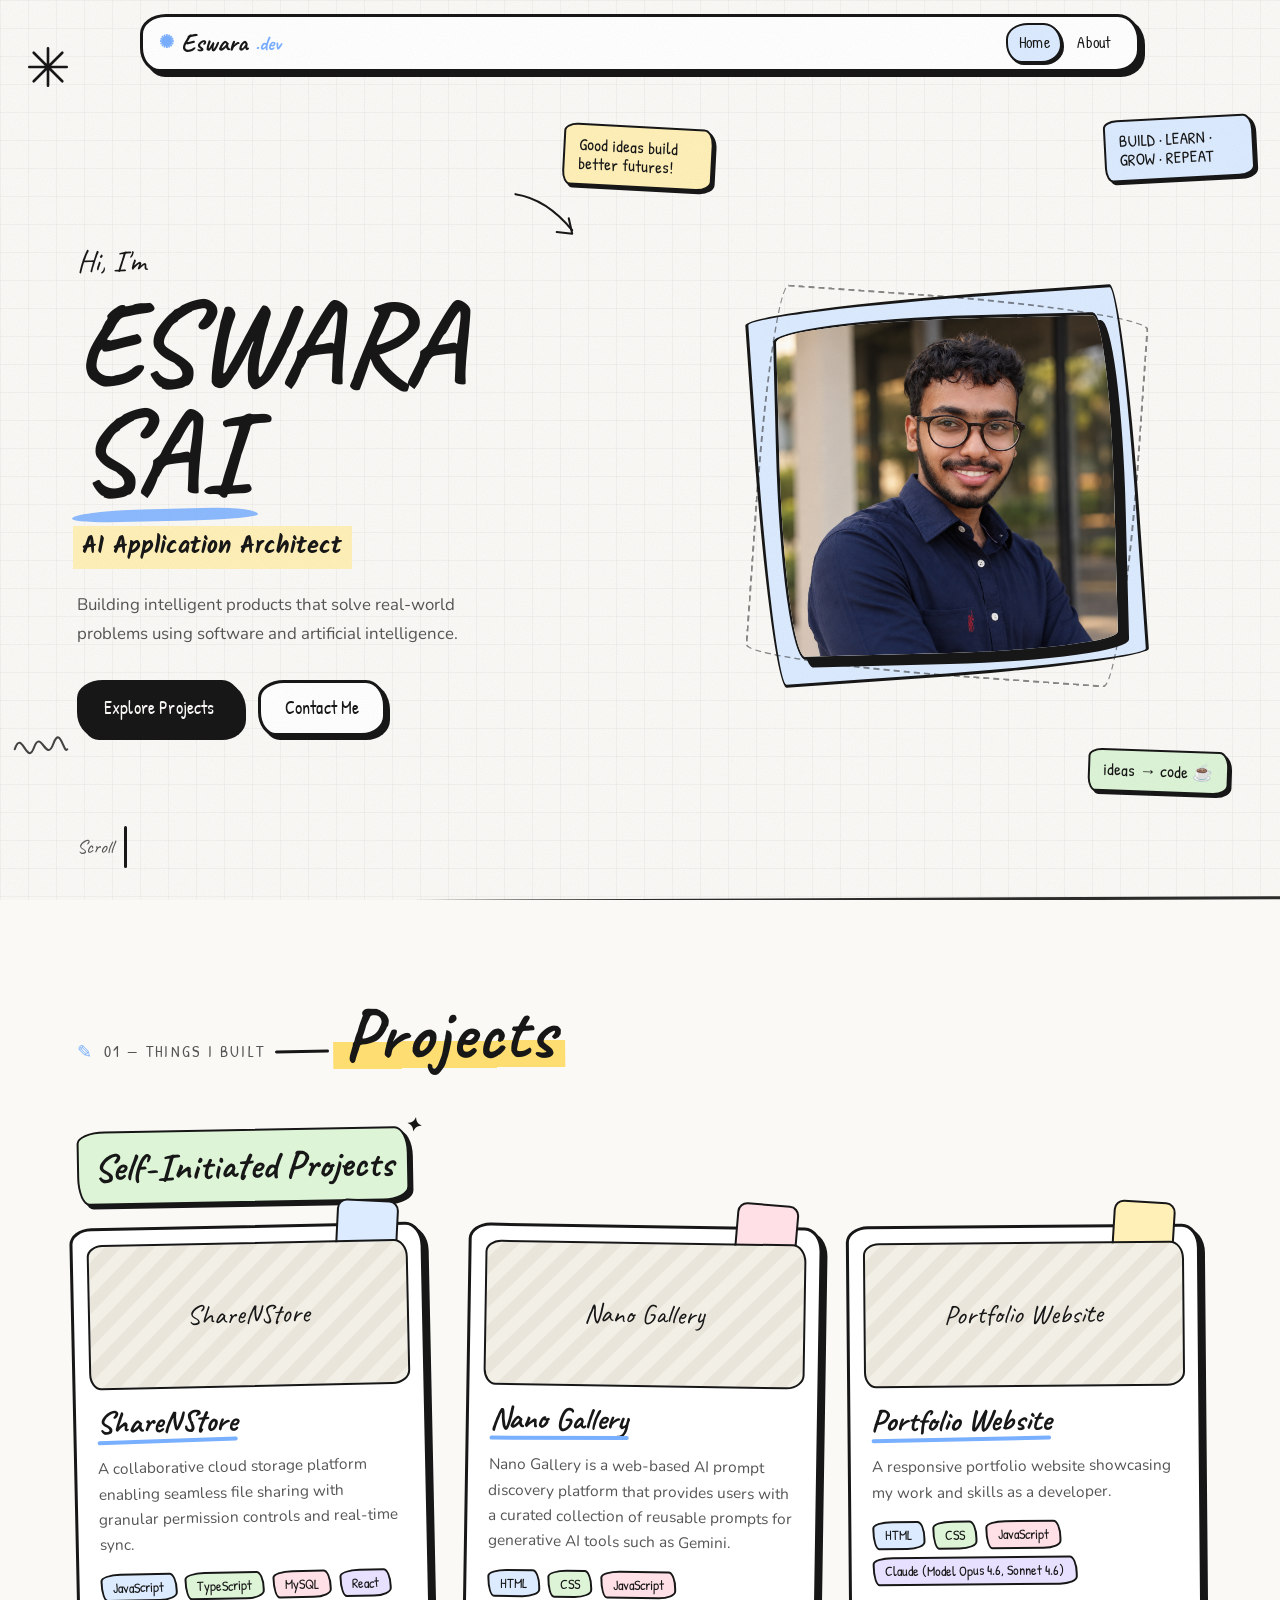
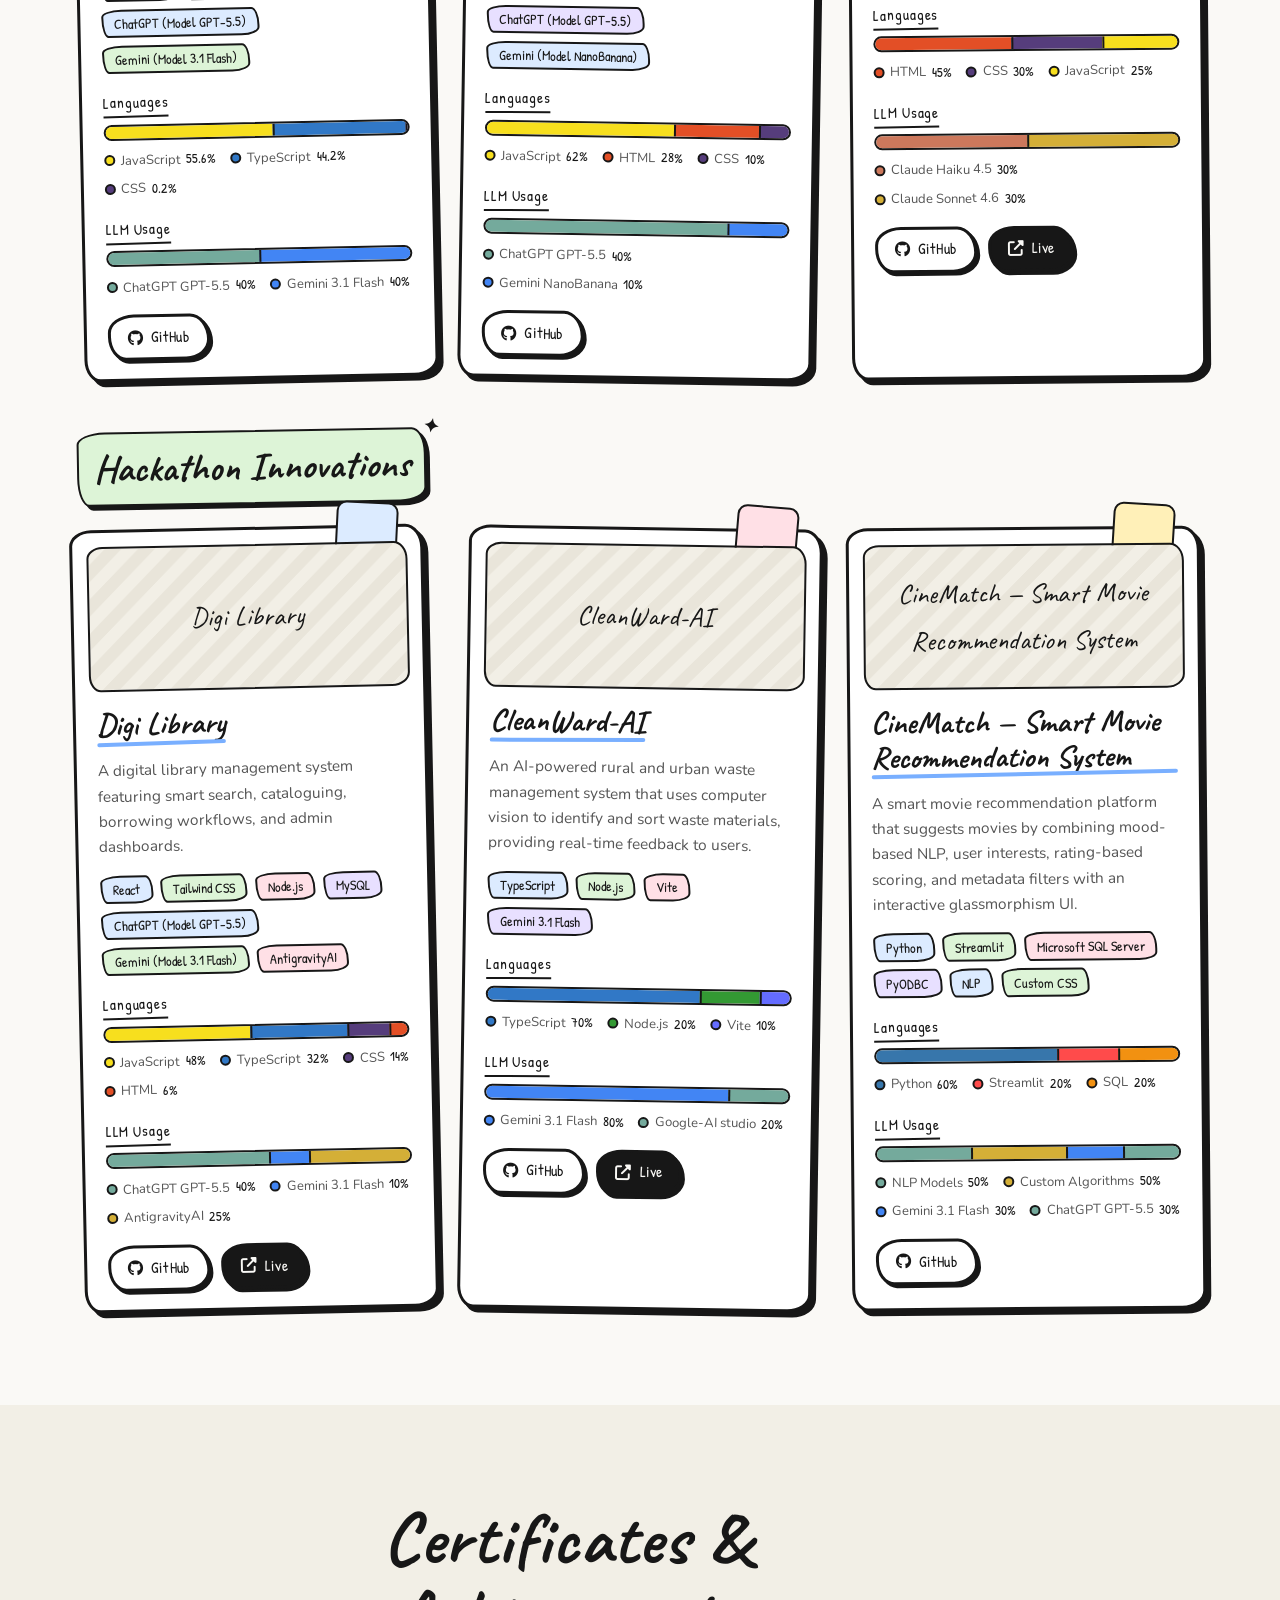
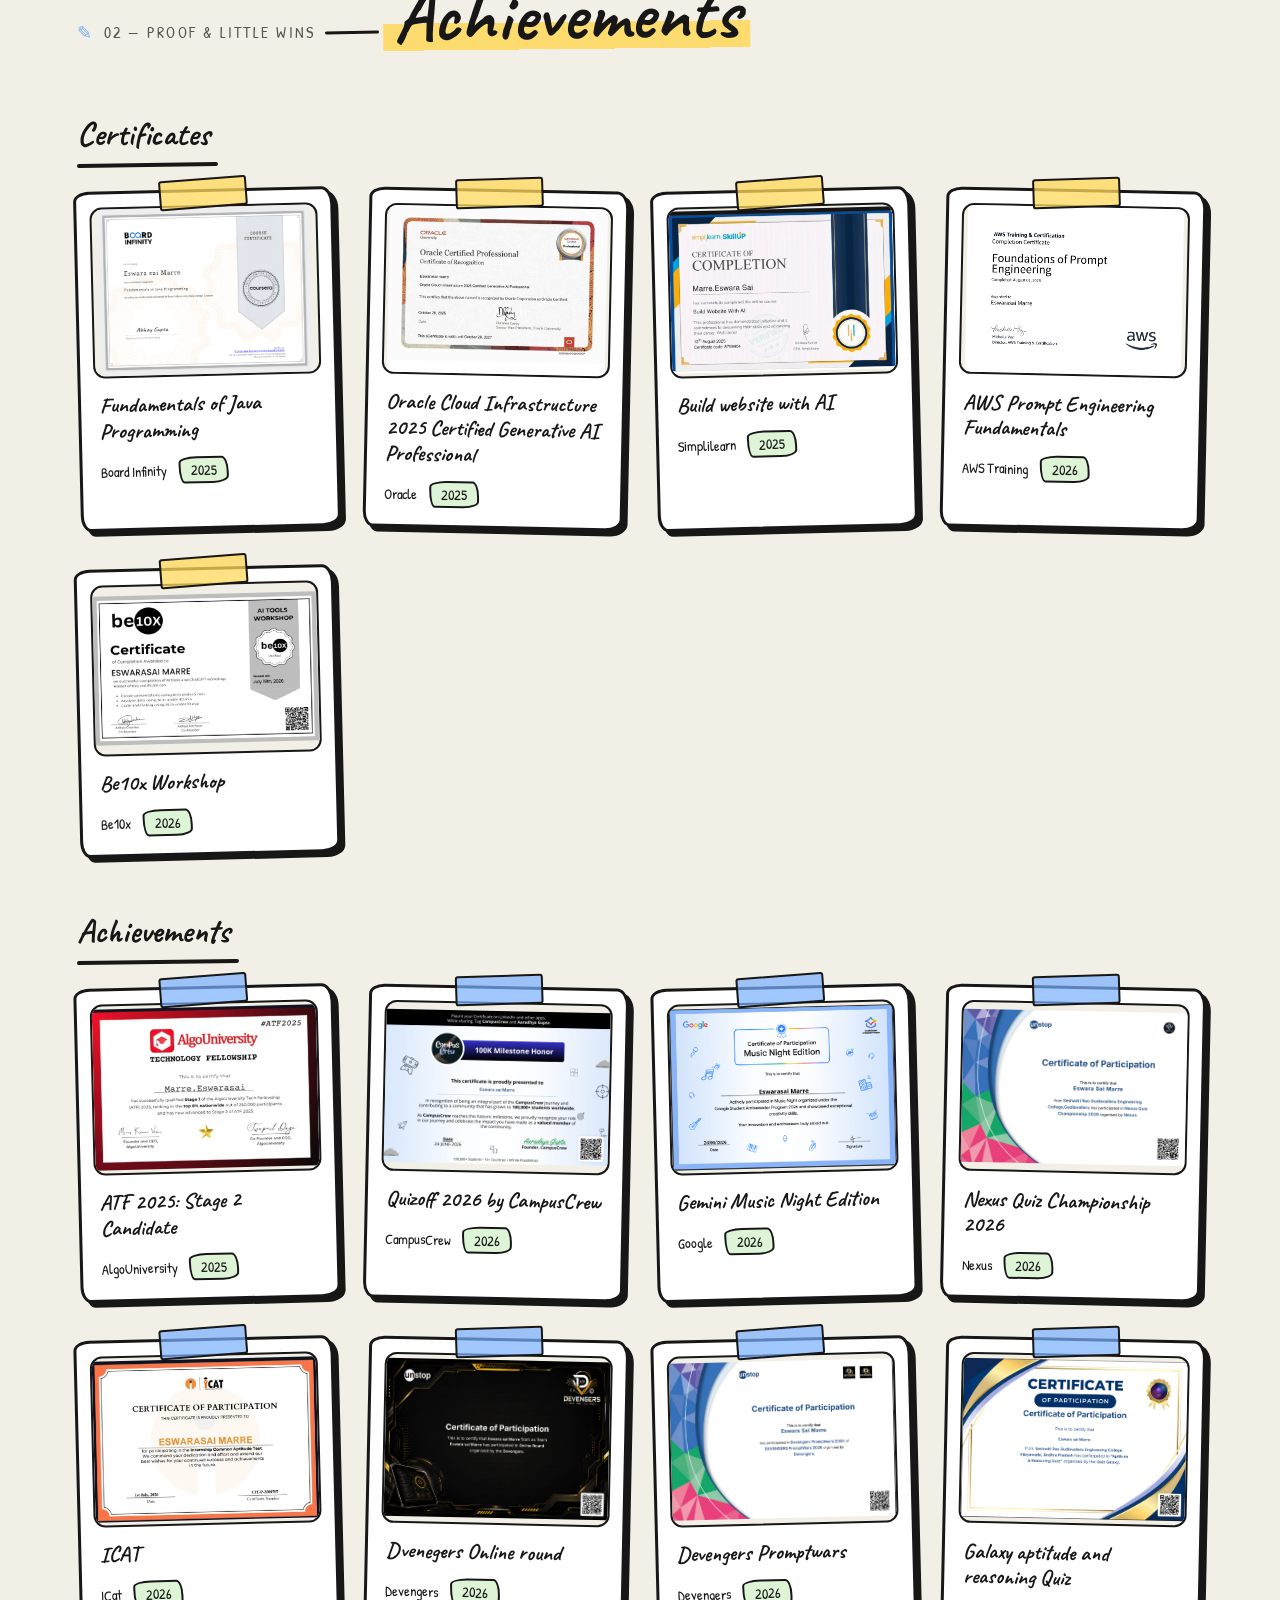
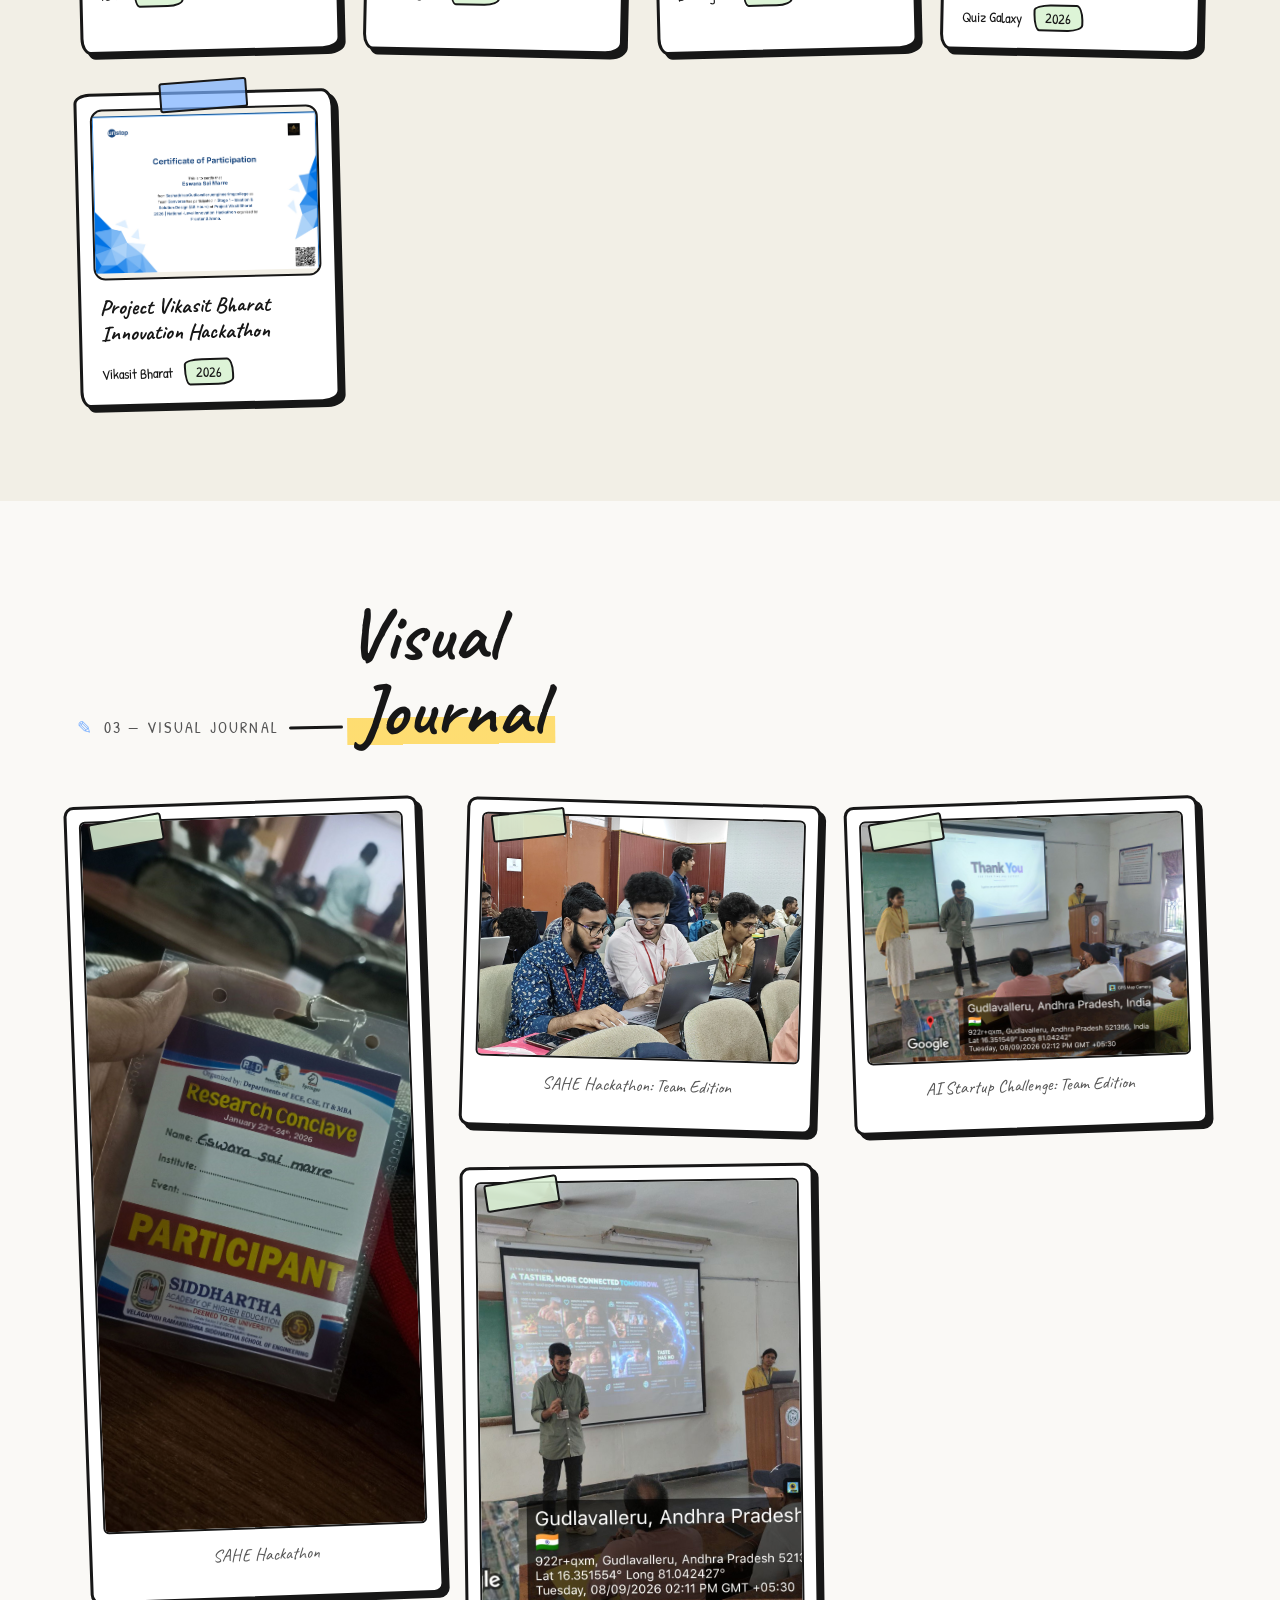
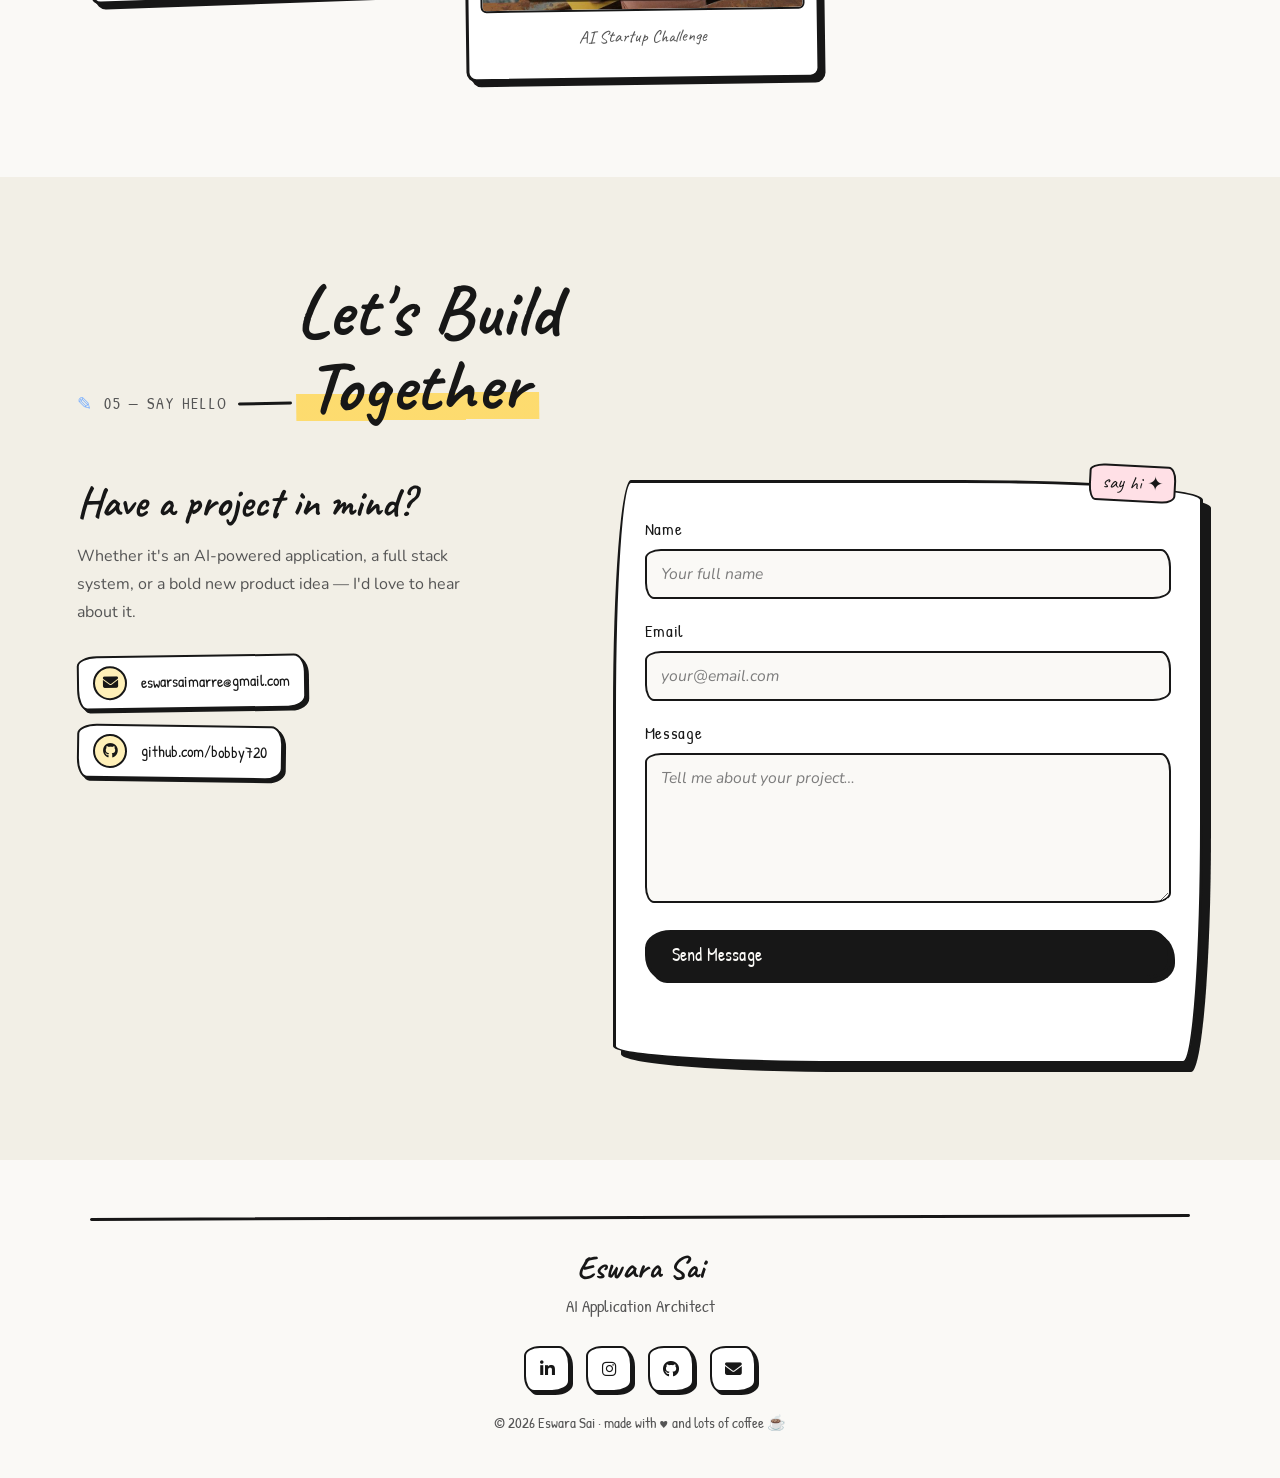
==== commit d0f79d27: "navbar update 1.1" ====
--- a/index.html
+++ b/index.html
@@ -44,15 +44,12 @@
 <nav id="navbar">
   <a href="#hero" class="nav-logo">Eswara</a>
   <ul class="nav-links">
-    <li><a href="#hero">Home</a></li><li><a href="about.html">About</a></li><li><a href="#projects">Projects</a></li>
-    <li><a href="about.html#skills">Skills</a></li><li><a href="about.html#timeline">Experience</a></li><li><a href="#certificates">Certificates</a></li>
-    <li><a href="#achievements">Achievements</a></li><li><a href="#gallery">Gallery</a></li><li><a href="#contact">Contact</a></li>
+    <li><a href="#hero">Home</a></li><li><a href="about.html">About</a></li>
   </ul>
   <button class="nav-hamburger" id="hamburger" aria-label="Menu" aria-expanded="false"><span></span><span></span><span></span></button>
 </nav>
 <div id="mobile-menu">
-  <a href="#hero">Home</a><a href="about.html">About</a><a href="#projects">Projects</a><a href="about.html#skills">Skills</a>
-  <a href="about.html#timeline">Experience</a><a href="#certificates">Certificates</a><a href="#achievements">Achievements</a><a href="#gallery">Gallery</a><a href="#contact">Contact</a>
+  <a href="#hero">Home</a><a href="about.html">About</a>
 </div>
 
 <!-- ═══════════════════════════════════════════════════════════
@@ -459,7 +456,7 @@
     const caption = typeof item === 'string' ? '' : item.caption || '';
     const div = document.createElement('div');
     div.className = 'masonry-item';
-    div.innerHTML = `<img src="${image}" alt="${caption}">`;
+    div.innerHTML = `<img src="${image}" alt="${caption}"><p class="gallery-caption">${caption}</p>`;
     grid.appendChild(div);
   });
 })();
--- a/style.css
+++ b/style.css
@@ -207,9 +207,9 @@
 /* ═══════════════  NAVBAR  ═══════════════ */
 #navbar{
   position:fixed; top:14px; left:50%; transform:translateX(-50%);
-  width:min(1240px, 94vw); z-index:1000;
+  width:min(1000px, 82vw); z-index:1000;
   display:flex; align-items:center; justify-content:space-between;
-  gap:1rem; padding:.55rem 1.1rem;
+  gap:.7rem; padding:.4rem .8rem;
   background: var(--paper-card);
   border: var(--stroke-thick) solid var(--ink);
   border-radius: 26px 22px 24px 20px / 20px 26px 22px 24px;
@@ -219,22 +219,22 @@
 #navbar.scrolled{ box-shadow: var(--shadow-sm); }
 .nav-logo{
   font-family: var(--font-hand);
-  font-size:1.85rem; font-weight:700; line-height:1;
+  font-size:1.6rem; font-weight:700; line-height:1;
   display:flex; align-items:center; gap:.45rem;
-  padding:.1rem .3rem; color:var(--ink);
+  padding:.05rem .2rem; color:var(--ink);
 }
 .nav-logo::before{
-  content:'✺'; font-size:1.3rem; color:var(--accent-blue);
+  content:'✺'; font-size:1.1rem; color:var(--accent-blue);
   transition: transform .4s var(--ease-spring);
 }
 .nav-logo:hover::before{ transform:rotate(90deg) scale(1.15); }
-.nav-logo::after{ content:'.dev'; color:var(--accent-blue); font-size:1.5rem; }
-.nav-links{ display:flex; align-items:center; gap:.3rem; }
+.nav-logo::after{ content:'.dev'; color:var(--accent-blue); font-size:1.3rem; }
+.nav-links{ display:flex; align-items:center; gap:.15rem; }
 .nav-links a{
   position:relative; display:inline-block;
   font-family: var(--font-label);
-  font-size:1.12rem; letter-spacing:.02em;
-  padding:.35rem .95rem; border-radius:22px 18px 20px 16px / 16px 22px 18px 20px;
+  font-size:1rem; letter-spacing:.02em;
+  padding:.25rem .65rem; border-radius:22px 18px 20px 16px / 16px 22px 18px 20px;
   border:2px solid transparent;
   transition: transform .25s var(--ease-spring), background .25s, border-color .25s;
 }
@@ -252,7 +252,6 @@
   box-shadow:2px 2px 0 var(--ink);
 }
 .nav-links a.active::after{ transform:scaleX(0); }
-
 .nav-hamburger{
   display:none; background:var(--paper-card);
   border:2.5px solid var(--ink); border-radius:12px 10px 12px 9px;
@@ -458,10 +457,10 @@
 }
 .hero-note.tape.blue{ background:var(--blue); transform:rotate(-3deg); }
 .hero-note.tape.green{ background:var(--green); transform:rotate(2deg); }
-.note-a{ top:9%; left:44%; }
-.note-b{ top:8%;  right:2%; }
+.note-a{ top:14%; left:44%; }
+.note-b{ top:13%; right:2%; }
 .note-c{ bottom:12%; right:4%; }
-.doodle-arrow{ top:16%; left:40%; width:86px; animation:bob 4.5s ease-in-out infinite; }
+.doodle-arrow{ top:21%; left:40%; width:86px; animation:bob 4.5s ease-in-out infinite; }
 .doodle-star{ top:5%; left:2%; width:44px; animation:wiggle 5s ease-in-out infinite; }
 .doodle-squiggle{ bottom:15%; left:1%; width:70px; opacity:.8; }
 
@@ -506,7 +505,7 @@
   border-radius: 22px 18px 24px 16px / 16px 24px 18px 22px;
   box-shadow: var(--shadow);
   padding:.85rem .85rem 1.1rem;
-  overflow:hidden;
+  overflow:visible;
   transition: transform .3s var(--ease-spring), box-shadow .3s var(--ease-spring);
 }
 .project-card:nth-child(3n+1){ transform:rotate(-1.2deg); }
@@ -522,19 +521,13 @@
   border-radius:10px 10px 0 0; background:var(--blue);
   transform:rotate(4deg); z-index:0;
 }
-.project-card::before{ /* arrow doodle on hover */
-  content:'→'; position:absolute; right:18px; bottom:10px;
-  font-family:var(--font-hand); font-size:1.7rem; color:var(--ink);
-  opacity:0; transform:translateX(-10px); transition:all .3s var(--ease-spring);
-}
 .project-card:hover{
   transform: rotate(0deg) translateY(-8px) !important;
   box-shadow: 10px 12px 0 var(--ink);
 }
-.project-card:hover::before{ opacity:.85; transform:translateX(0); }
 .project-img, .project-img-placeholder{
   position:relative; z-index:1;
-  width:100%; height:200px; object-fit:cover;
+  width:100%; aspect-ratio:2.2 / 1; height:auto; object-fit:contain;
   border:2.5px solid var(--ink);
   border-radius:16px 14px 18px 12px / 12px 18px 14px 16px;
   background: var(--paper-dark);
@@ -645,7 +638,7 @@
 .dynamic-card:hover{ transform:rotate(0deg) translateY(-7px); box-shadow:9px 11px 0 var(--ink); }
 .dynamic-card img,
 .dynamic-card .cert-img{
-  width:100%; height:180px; object-fit:cover; cursor:pointer;
+  display:block; width:100%; aspect-ratio:4 / 3; height:auto; object-fit:contain; cursor:pointer;
   border:2.5px solid var(--ink); border-radius:12px;
   background: var(--paper-dark);
   transition: transform .35s var(--ease-luxury);
@@ -686,13 +679,9 @@
 .masonry-item:nth-child(3n+2){ transform:rotate(1.6deg); }
 .masonry-item:nth-child(3n+3){ transform:rotate(-.8deg); }
 .masonry-item::before{ /* tape */
-  content:''; position:absolute; top:-12px; left:22px;
+  content:''; position:absolute; top:10px; left:22px; z-index:2;
   width:70px; height:24px; transform:rotate(-8deg);
   background: rgba(221,244,215,.85); border:2px solid var(--ink); border-radius:3px;
-}
-.masonry-item::after{ /* handwritten caption line */
-  content:'snapshot ✦'; position:absolute; bottom:.55rem; left:0; right:0;
-  text-align:center; font-family:var(--font-hand); font-size:1.1rem; color:var(--muted);
 }
 .masonry-item:hover{ transform:rotate(0deg) translateY(-6px); box-shadow:9px 11px 0 var(--ink); }
 .masonry-item img{
@@ -701,6 +690,13 @@
   transition: transform .45s var(--ease-luxury);
 }
 .masonry-item:hover img{ transform:scale(1.02); }
+.gallery-caption{
+  margin:.7rem 0 -.8rem;
+  text-align:center;
+  font-family:var(--font-hand);
+  font-size:1.1rem;
+  color:var(--muted);
+}
 
 /* ═══════════════  CONTACT  ═══════════════ */
 .contact-grid{
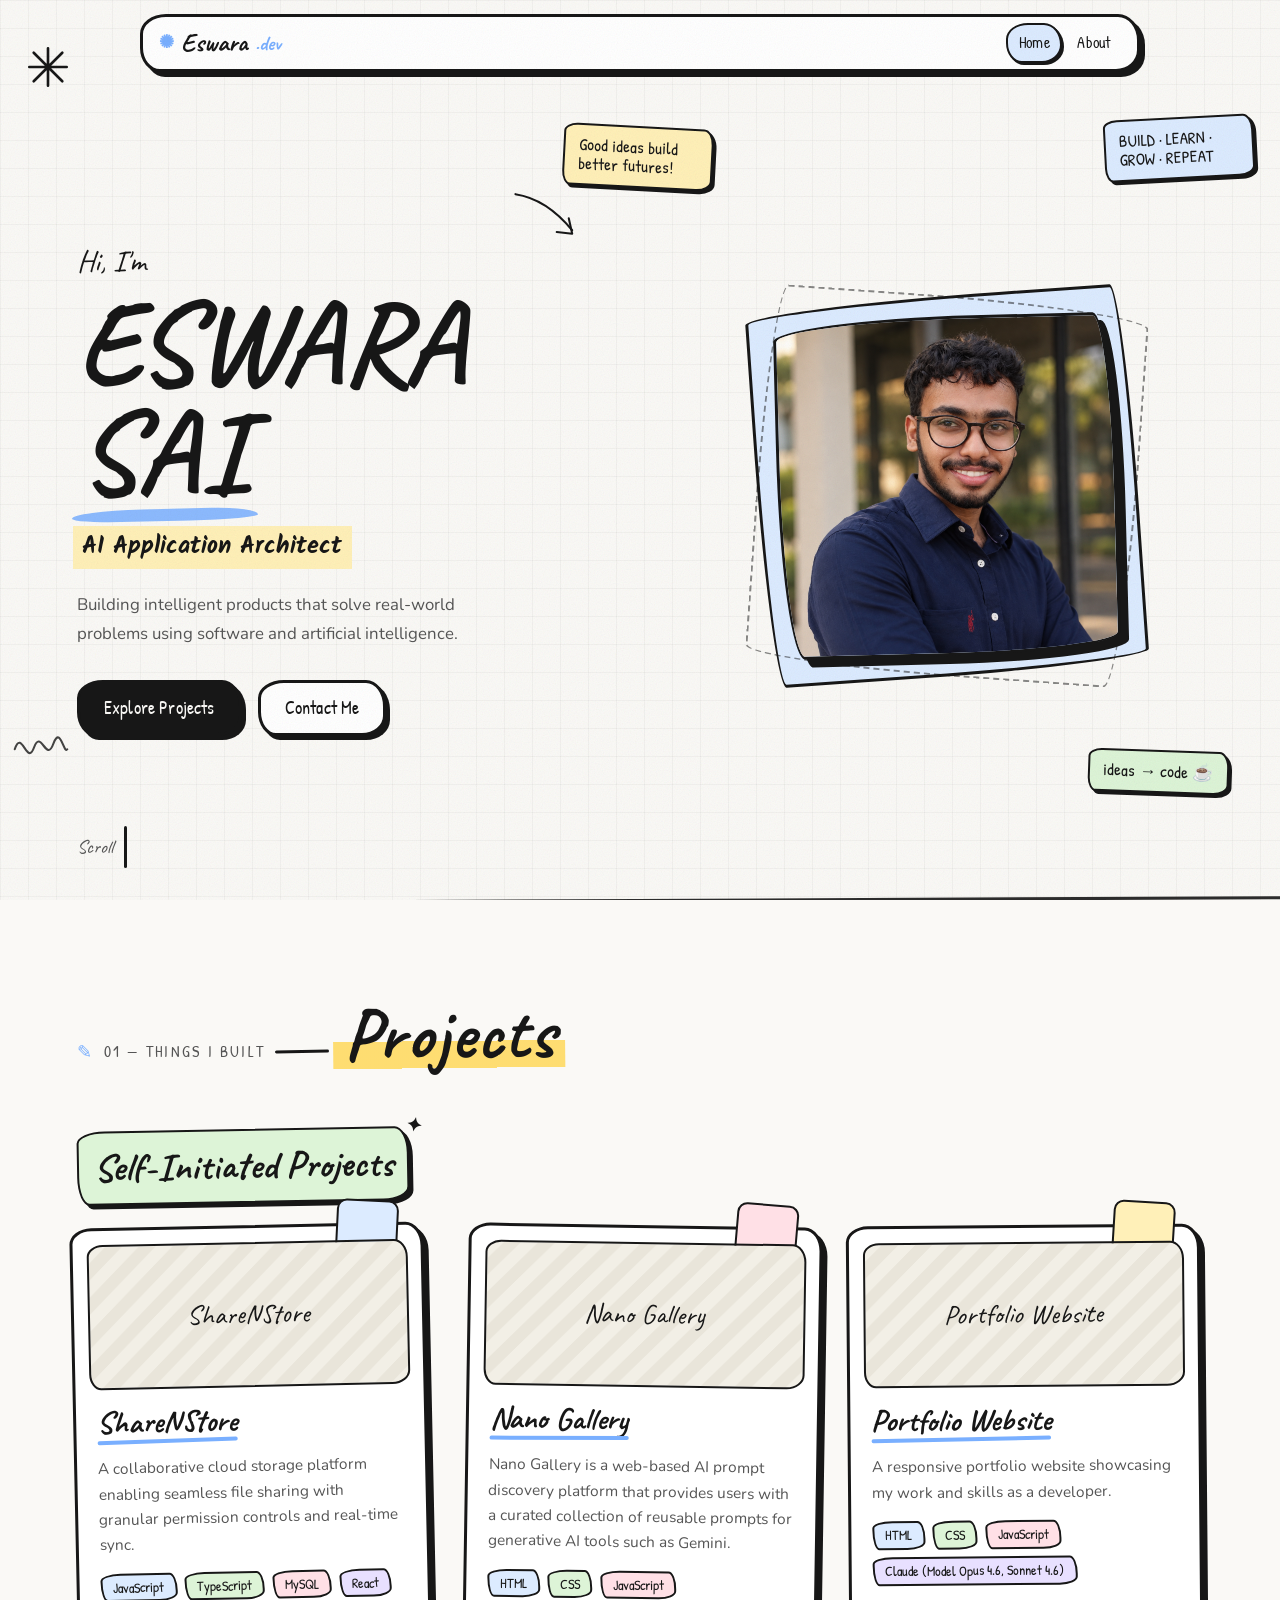
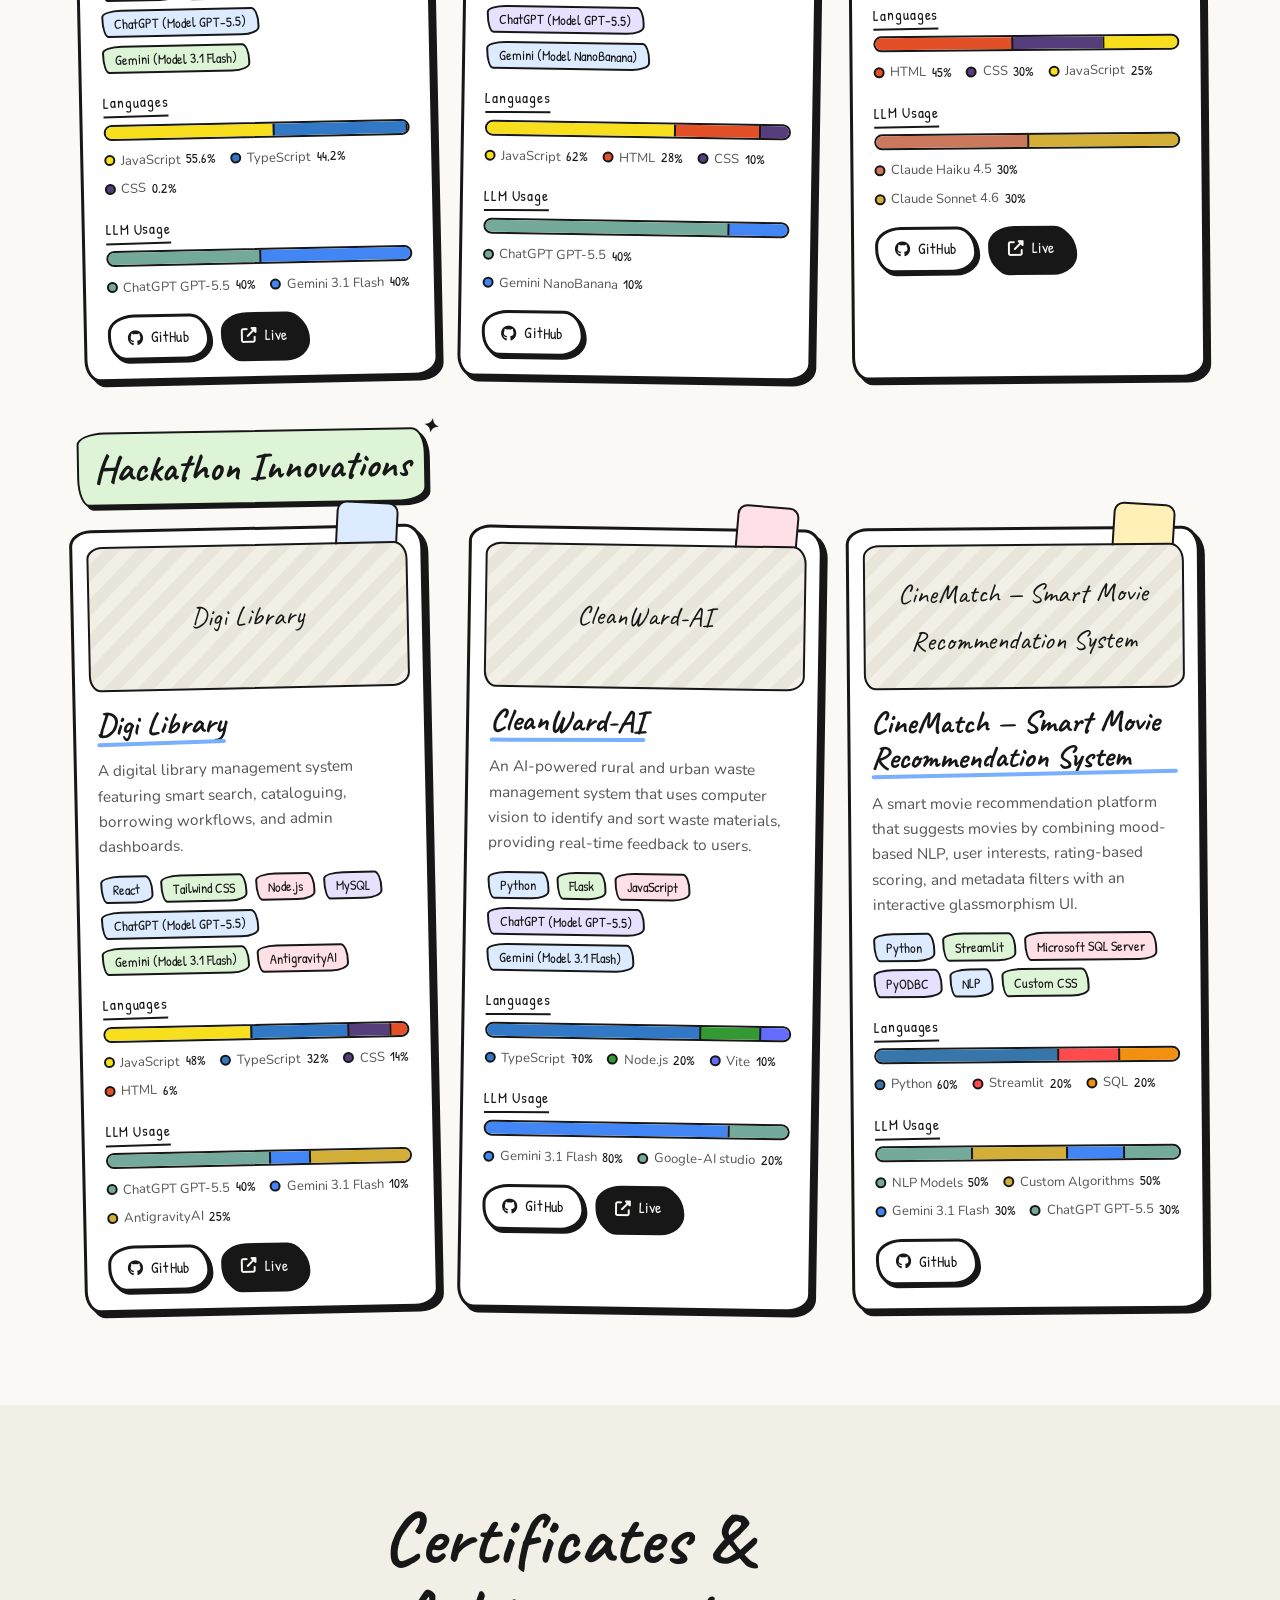
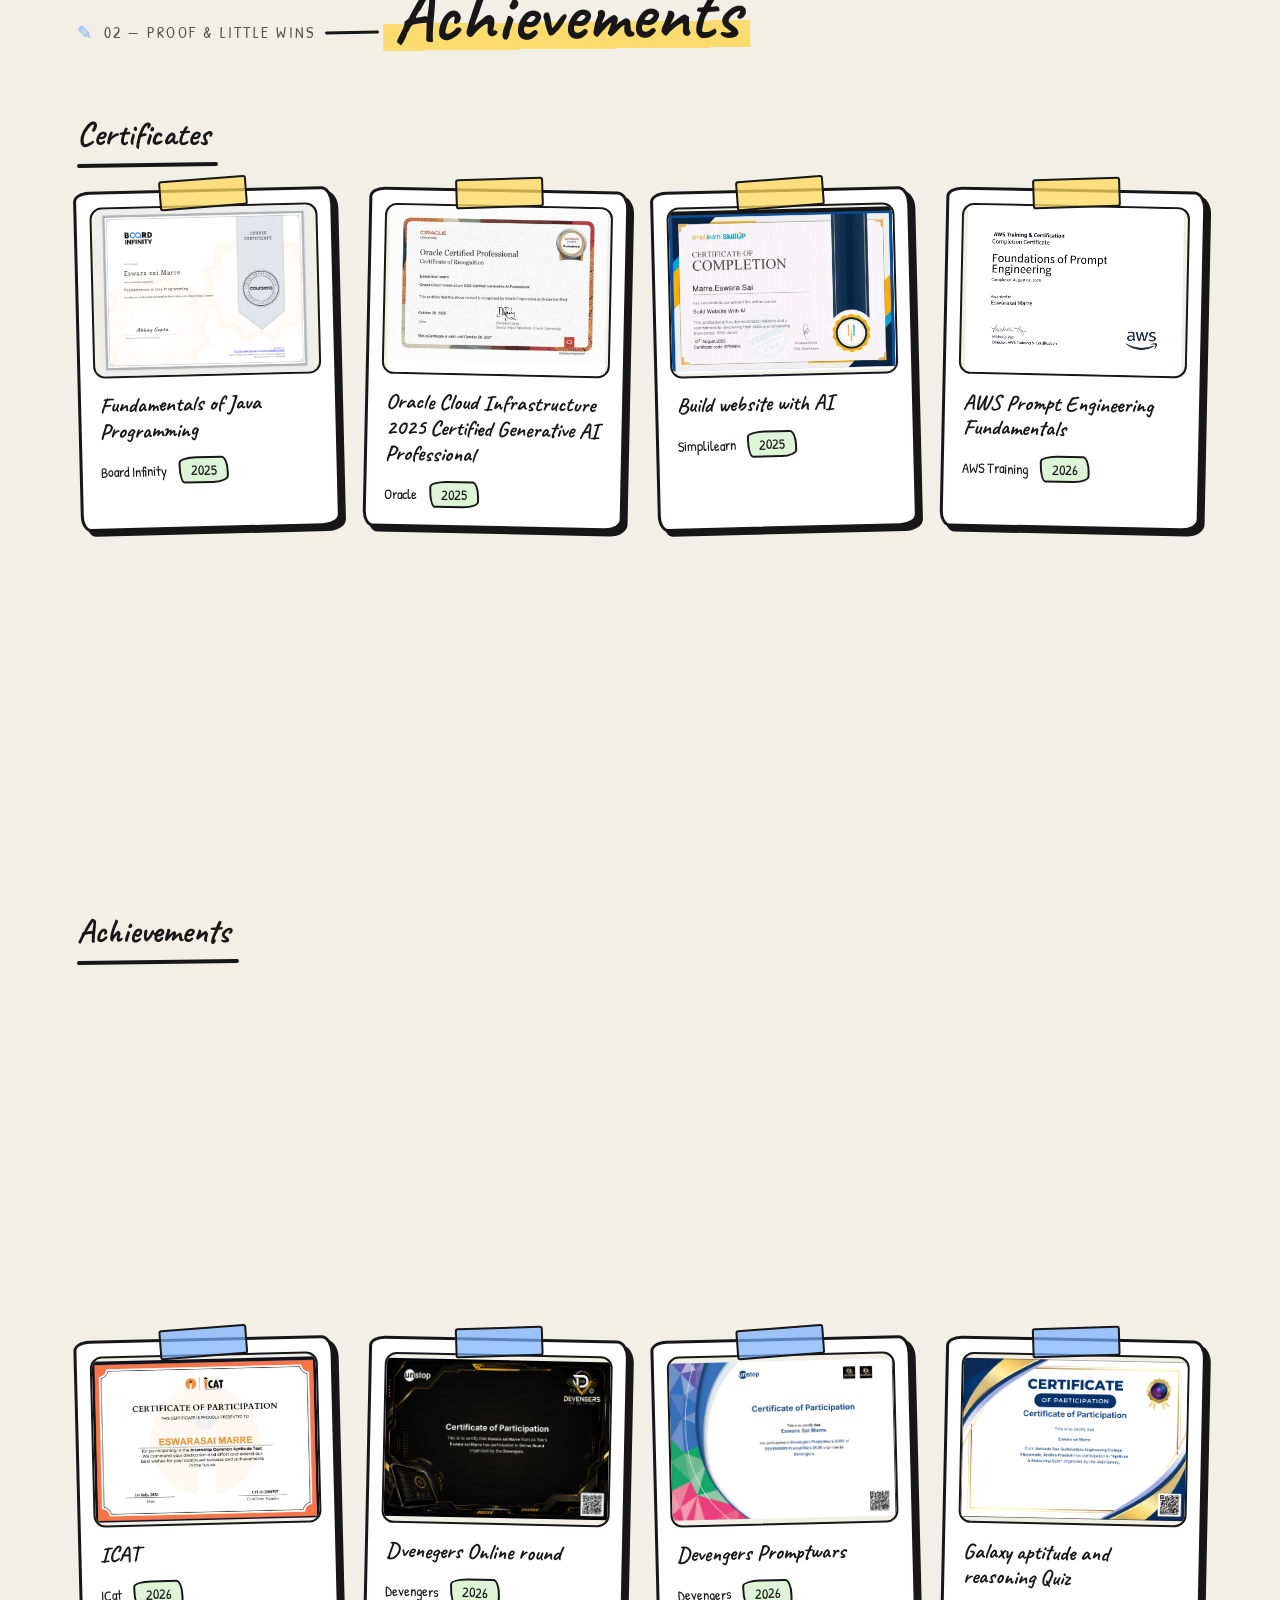
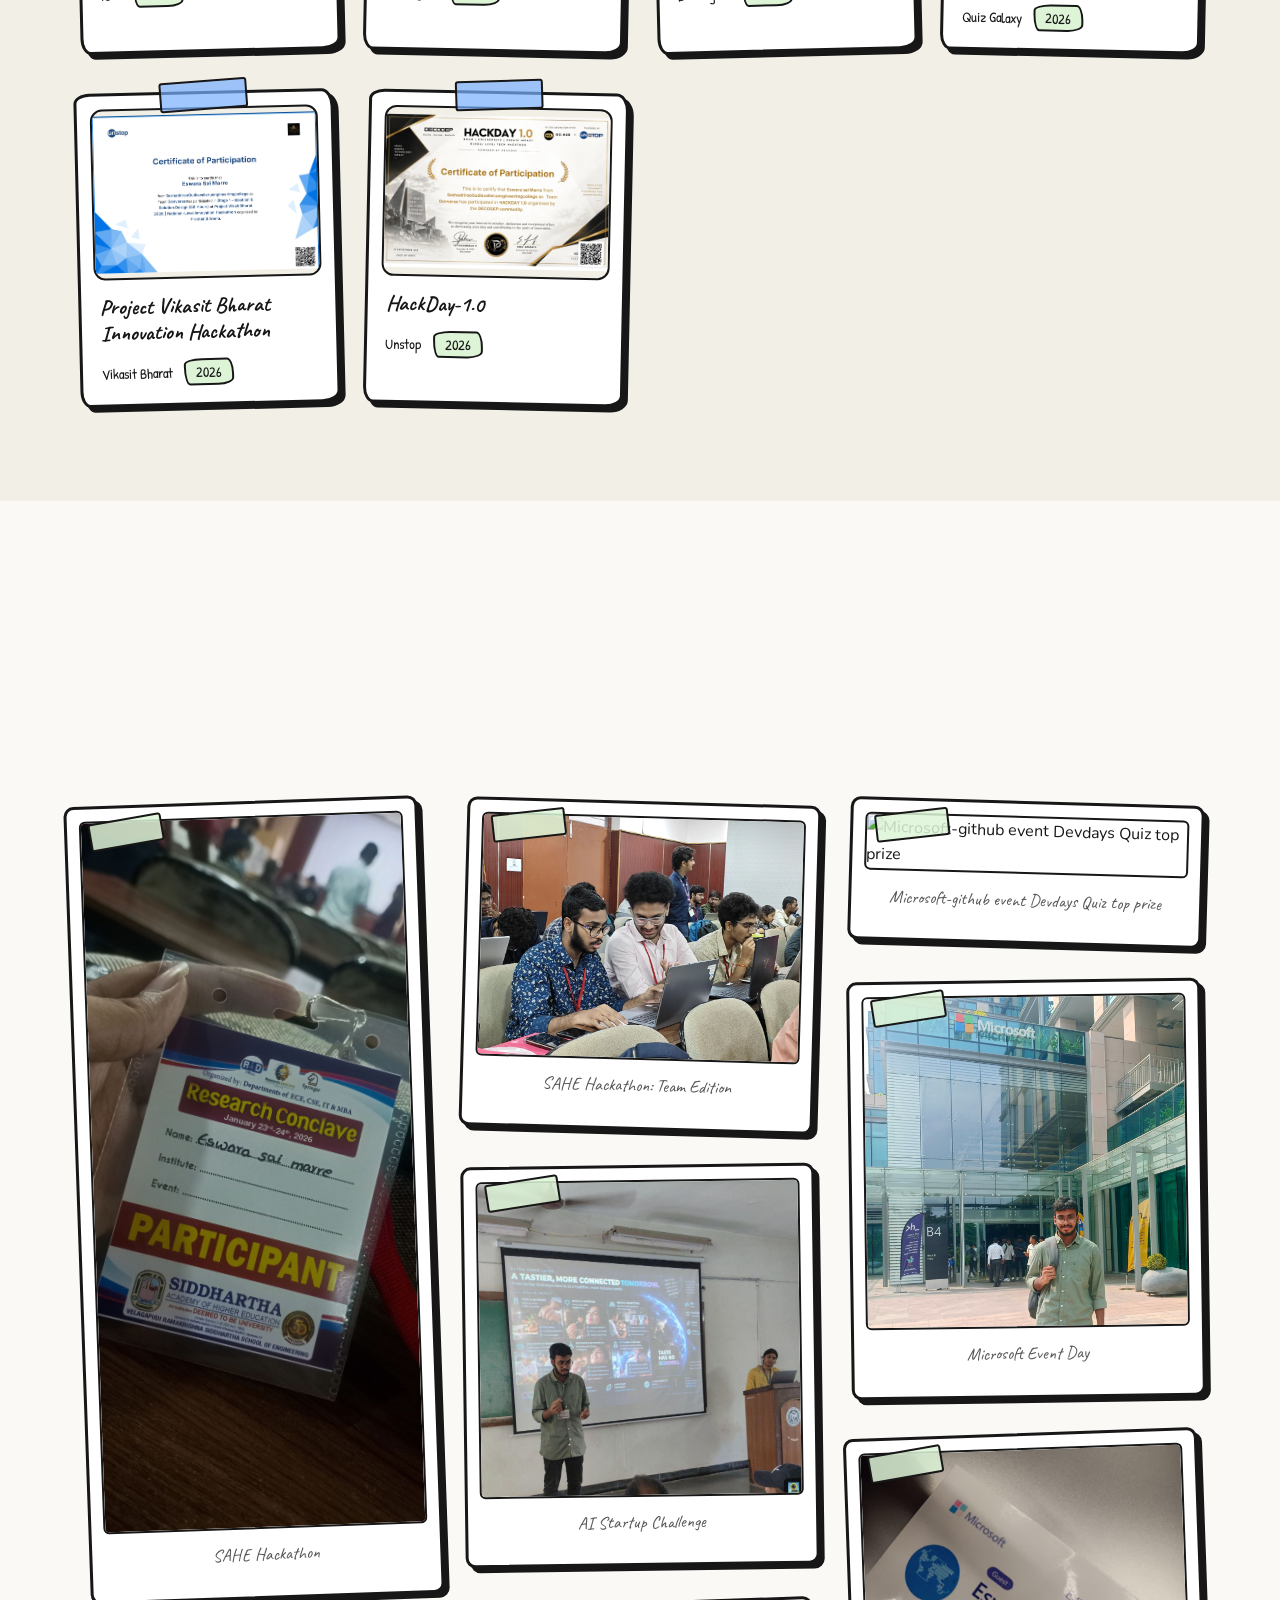
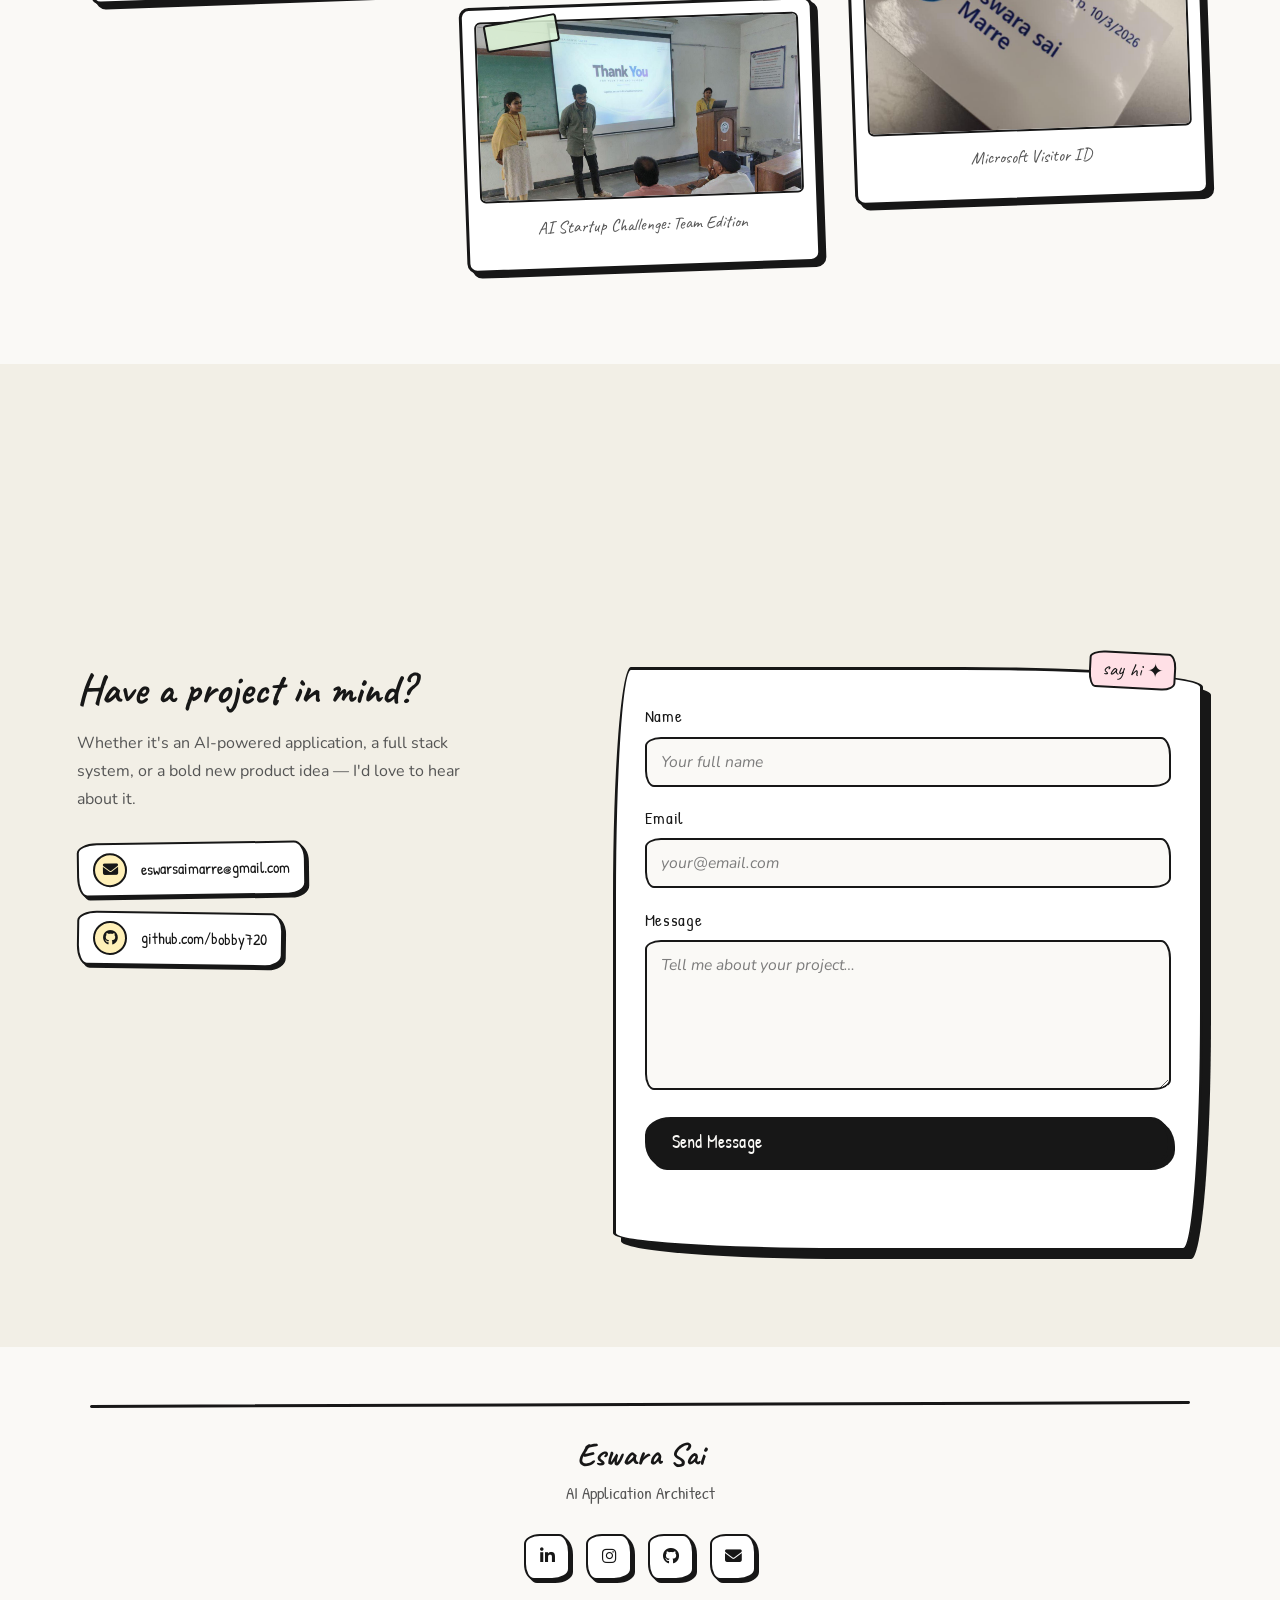
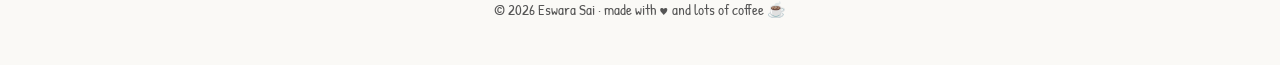
==== commit 79a0c638: "updations" ====
--- a/index.html
+++ b/index.html
@@ -235,10 +235,10 @@
   'GitHub':'<i class="fab fa-github"></i>',
   'VS Code':'<i class="fas fa-code"></i>',
   'IntelliJ IDEA':'<i class="fas fa-infinity"></i>',
-  'ChatGPT (Model GPT-5.5)':'<svg class="llm-icon" viewBox="0 0 64 64" aria-hidden="true"><rect x="8" y="8" width="48" height="48" rx="12" fill="#FFFFFF" stroke="#171717" stroke-width="3"/><path d="M32 18c-7.6 0-13.7 6.1-13.7 13.7 0 7.6 6.1 13.7 13.7 13.7 2.7 0 5.2-.8 7.3-2.3l5.2 3.3-1.6-6.4c2.1-2.6 3.3-5.8 3.3-9.3 0-7.6-6.1-13.7-13.7-13.7Zm-8.2 15.3c0-4.1 3.3-7.4 7.4-7.4 4.1 0 7.4 3.3 7.4 7.4 0 4.1-3.3 7.4-7.4 7.4-4.1 0-7.4-3.3-7.4-7.4Z" fill="#171717"/><path d="M23.8 31.8h16.4" stroke="#171717" stroke-width="3" stroke-linecap="round"/><path d="M26.5 27.8h11.1" stroke="#171717" stroke-width="3" stroke-linecap="round"/><path d="M26.5 36.1h7.9" stroke="#171717" stroke-width="3" stroke-linecap="round"/></svg>',
-  'Gemini (Model 3.1 Flash)':'<svg class="llm-icon" viewBox="0 0 64 64" aria-hidden="true"><path d="M32 8 42 22l14 10-14 10L32 56 22 42 8 32l14-10L32 8Z" fill="#1B66FF"/><path d="M32 13.5 39.3 24l10.2 7.5-10.2 7.5L32 50.5 24.7 39.5 14.5 32l10.2-7.5L32 13.5Z" fill="#fff" opacity=".3"/><path d="M32 18l7.1 14 14 7.1-14 7.1L32 46l-7.1-14-14-7.1 14-7.1L32 18Z" fill="#fff" opacity=".9"/></svg>',
-  'Claude (Model Haiku 4.5, Sonnet 4.6)':'<svg class="llm-icon" viewBox="0 0 64 64" aria-hidden="true"><rect x="9" y="9" width="46" height="46" rx="12" fill="#fff" stroke="#171717" stroke-width="3"/><path d="M32 16 21 48h7.6l2.9-7.6h9.6L41.3 48H49L38 16h-6Zm-1.9 20.6 2.6-6.6 2.6 6.6h-5.2Z" fill="#171717"/></svg>',
-  'AntigravityAI':'<svg class="llm-icon" viewBox="0 0 64 64" aria-hidden="true"><rect x="9" y="9" width="46" height="46" rx="12" fill="#fff" stroke="#171717" stroke-width="3"/><circle cx="32" cy="32" r="14" fill="#171717" opacity=".12"/><path d="M32 18c-7.7 0-14 6.3-14 14s6.3 14 14 14 14-6.3 14-14-6.3-14-14-14Zm0-5c10.5 0 19 8.5 19 19S42.5 51 32 51 13 42.5 13 32 21.5 13 32 13Z" fill="#171717"/><path d="M20 46 32 18l12 28" fill="none" stroke="#171717" stroke-width="3" stroke-linecap="round" stroke-linejoin="round"/><path d="M24 34h16" stroke="#171717" stroke-width="3" stroke-linecap="round"/></svg>'
+  'ChatGPT (Model GPT-5.5)':'<svg class="llm-icon" viewBox="0 0 2406 2406" aria-hidden="true"><g fill="currentColor"><path d="M1107.3 299.1c-197.999 0-373.9 127.3-435.2 315.3L650 743.5v427.9c0 21.4 11 40.4 29.4 51.4l344.5 198.515V833.3h.1v-27.9L1372.7 604c33.715-19.52 70.44-32.857 108.47-39.828L1447.6 450.3C1361 353.5 1237.1 298.5 1107.3 299.1zm0 117.5-.6.6c79.699 0 156.3 27.5 217.6 78.4-2.5 1.2-7.4 4.3-11 6.1L952.8 709.3c-18.4 10.4-29.4 30-29.4 51.4V1248l-155.1-89.4V755.8c-.1-187.099 151.601-338.9 339-339.2z"/><use href="#openai-mark" transform="rotate(60 1203 1203)"/><use href="#openai-mark" transform="rotate(120 1203 1203)"/><use href="#openai-mark" transform="rotate(180 1203 1203)"/><use href="#openai-mark" transform="rotate(240 1203 1203)"/><use href="#openai-mark" transform="rotate(300 1203 1203)"/></g><defs><path id="openai-mark" d="M1107.3 299.1c-197.999 0-373.9 127.3-435.2 315.3L650 743.5v427.9c0 21.4 11 40.4 29.4 51.4l344.5 198.515V833.3h.1v-27.9L1372.7 604c33.715-19.52 70.44-32.857 108.47-39.828L1447.6 450.3C1361 353.5 1237.1 298.5 1107.3 299.1zm0 117.5-.6.6c79.699 0 156.3 27.5 217.6 78.4-2.5 1.2-7.4 4.3-11 6.1L952.8 709.3c-18.4 10.4-29.4 30-29.4 51.4V1248l-155.1-89.4V755.8c-.1-187.099 151.601-338.9 339-339.2z"/></defs></svg>',
+  'Gemini (Model 3.1 Flash)':'<svg class="llm-icon" viewBox="0 0 24 24" aria-hidden="true"><path fill="#4285F4" d="M11.04 19.32Q12 21.51 12 24q0-2.49.93-4.68.96-2.19 2.58-3.81t3.81-2.55Q21.51 12 24 12q-2.49 0-4.68-.93a12.3 12.3 0 0 1-3.81-2.58 12.3 12.3 0 0 1-2.58-3.81Q12 2.49 12 0q0 2.49-.96 4.68-.93 2.19-2.55 3.81a12.3 12.3 0 0 1-3.81 2.58Q2.49 12 0 12q2.49 0 4.68.96 2.19.93 3.81 2.55t2.55 3.81"/></svg>',
+  'Claude (Model Haiku 4.5, Sonnet 4.6)':'<svg class="llm-icon" viewBox="0 0 24 24" aria-hidden="true"><path fill="#D97757" d="M17.3041 3.541h-3.6718l6.696 16.918H24Zm-10.6082 0L0 20.459h3.7442l1.3693-3.5527h7.0052l1.3693 3.5528h3.7442L10.5363 3.5409Zm-.3712 10.2232 2.2914-5.9456 2.2914 5.9456Z"/></svg>',
+  'AntigravityAI':'<svg class="llm-icon" viewBox="0 0 136 136" aria-hidden="true"><path fill="#3186FF" d="M89.6992 93.695C94.3659 97.195 101.366 94.8617 94.9492 88.445C75.6992 69.7783 79.7825 18.445 55.8659 18.445C31.9492 18.445 36.0325 69.7783 16.7825 88.445C9.78251 95.445 17.3658 97.195 22.0325 93.695C40.1159 81.445 38.9492 59.8617 55.8659 59.8617C72.7825 59.8617 71.6159 81.445 89.6992 93.695Z" transform="translate(12 10)"/></svg>'
 };
 const SKILL_LEVELS = {
   'HTML':100,'CSS':100,'JavaScript':100,
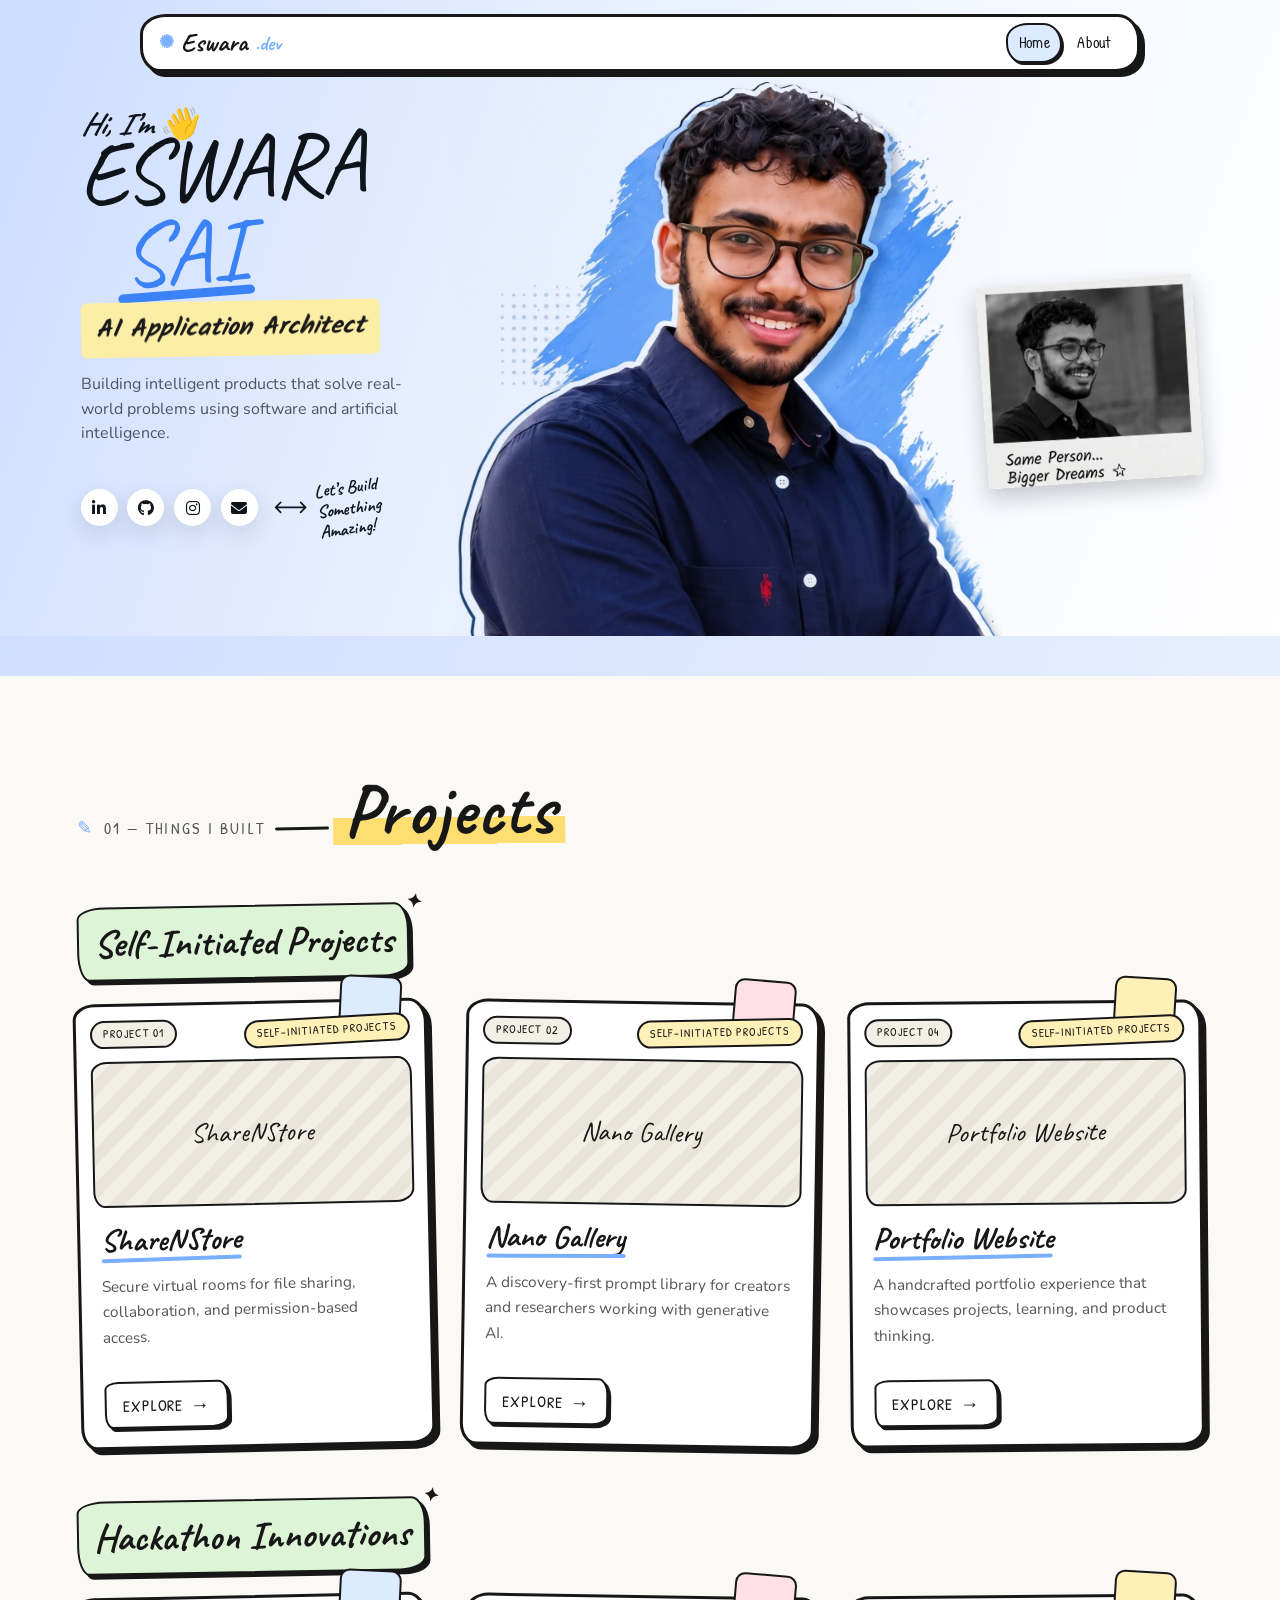
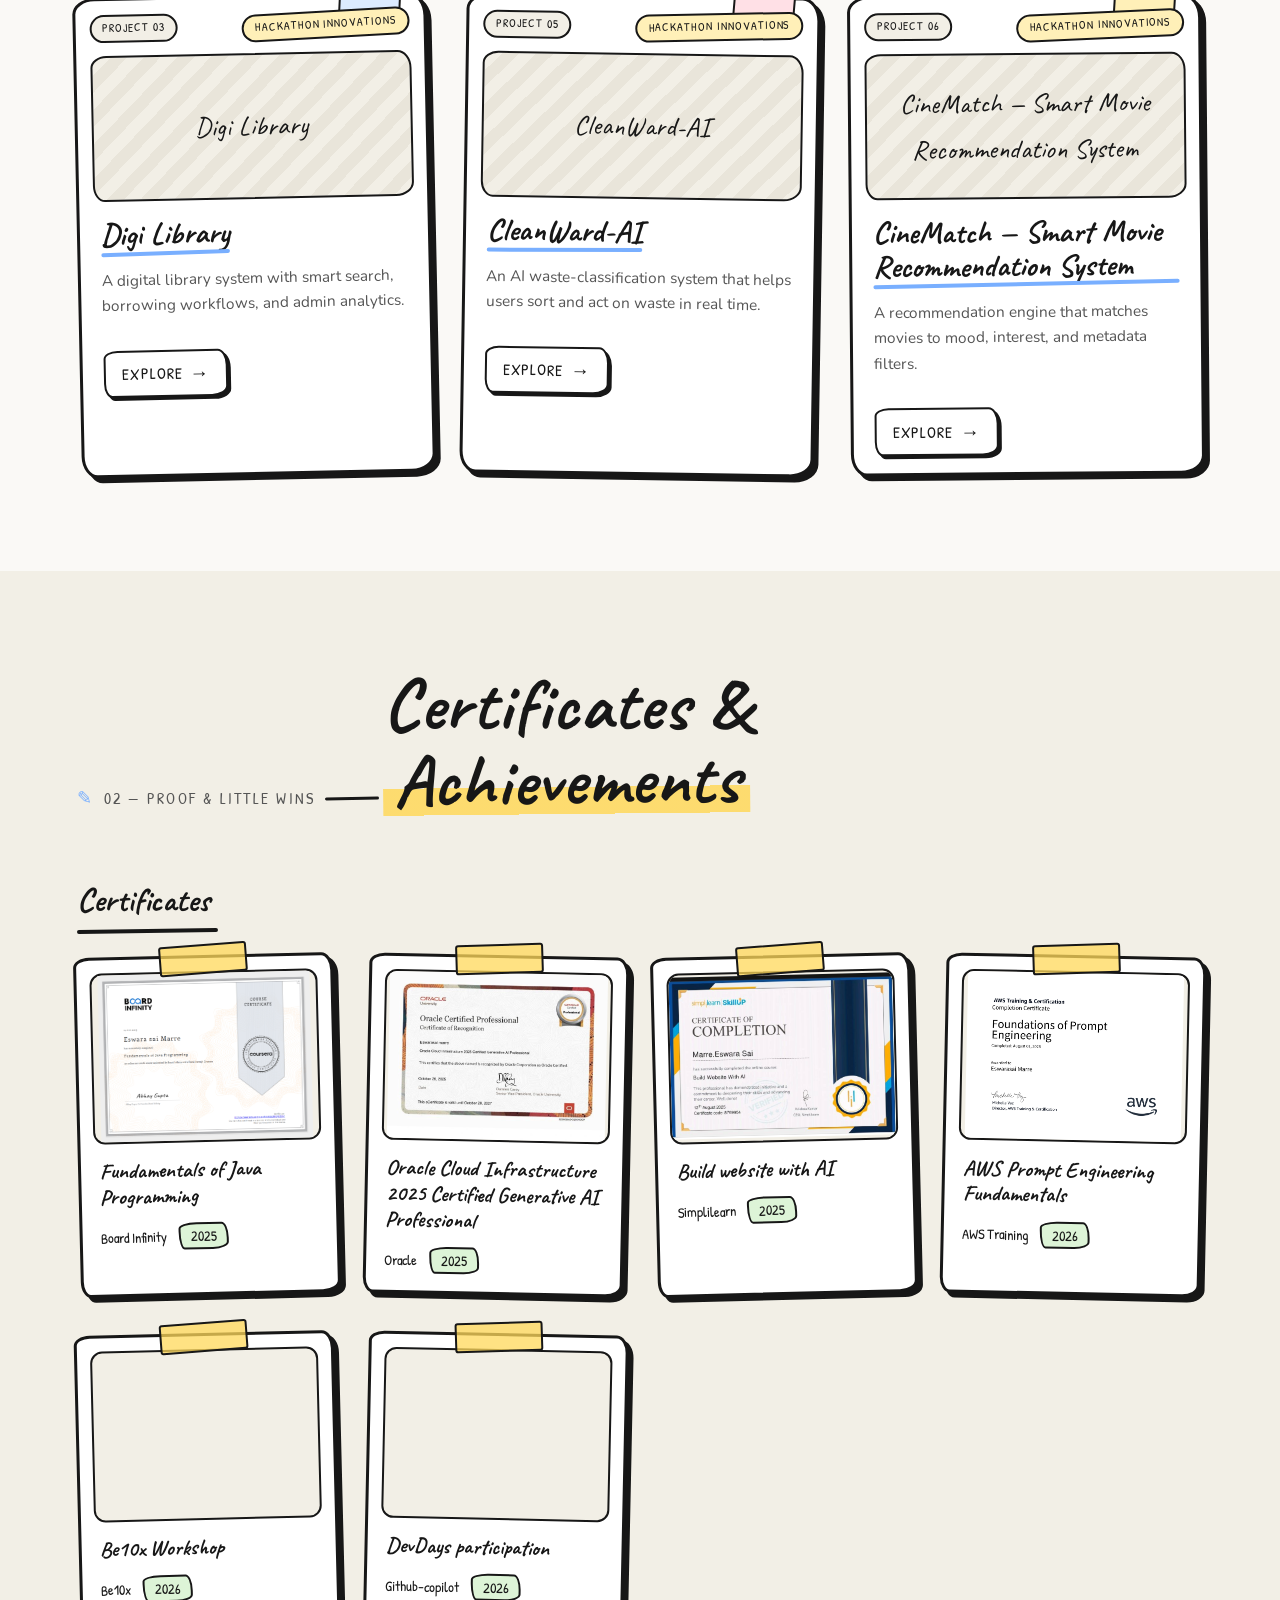
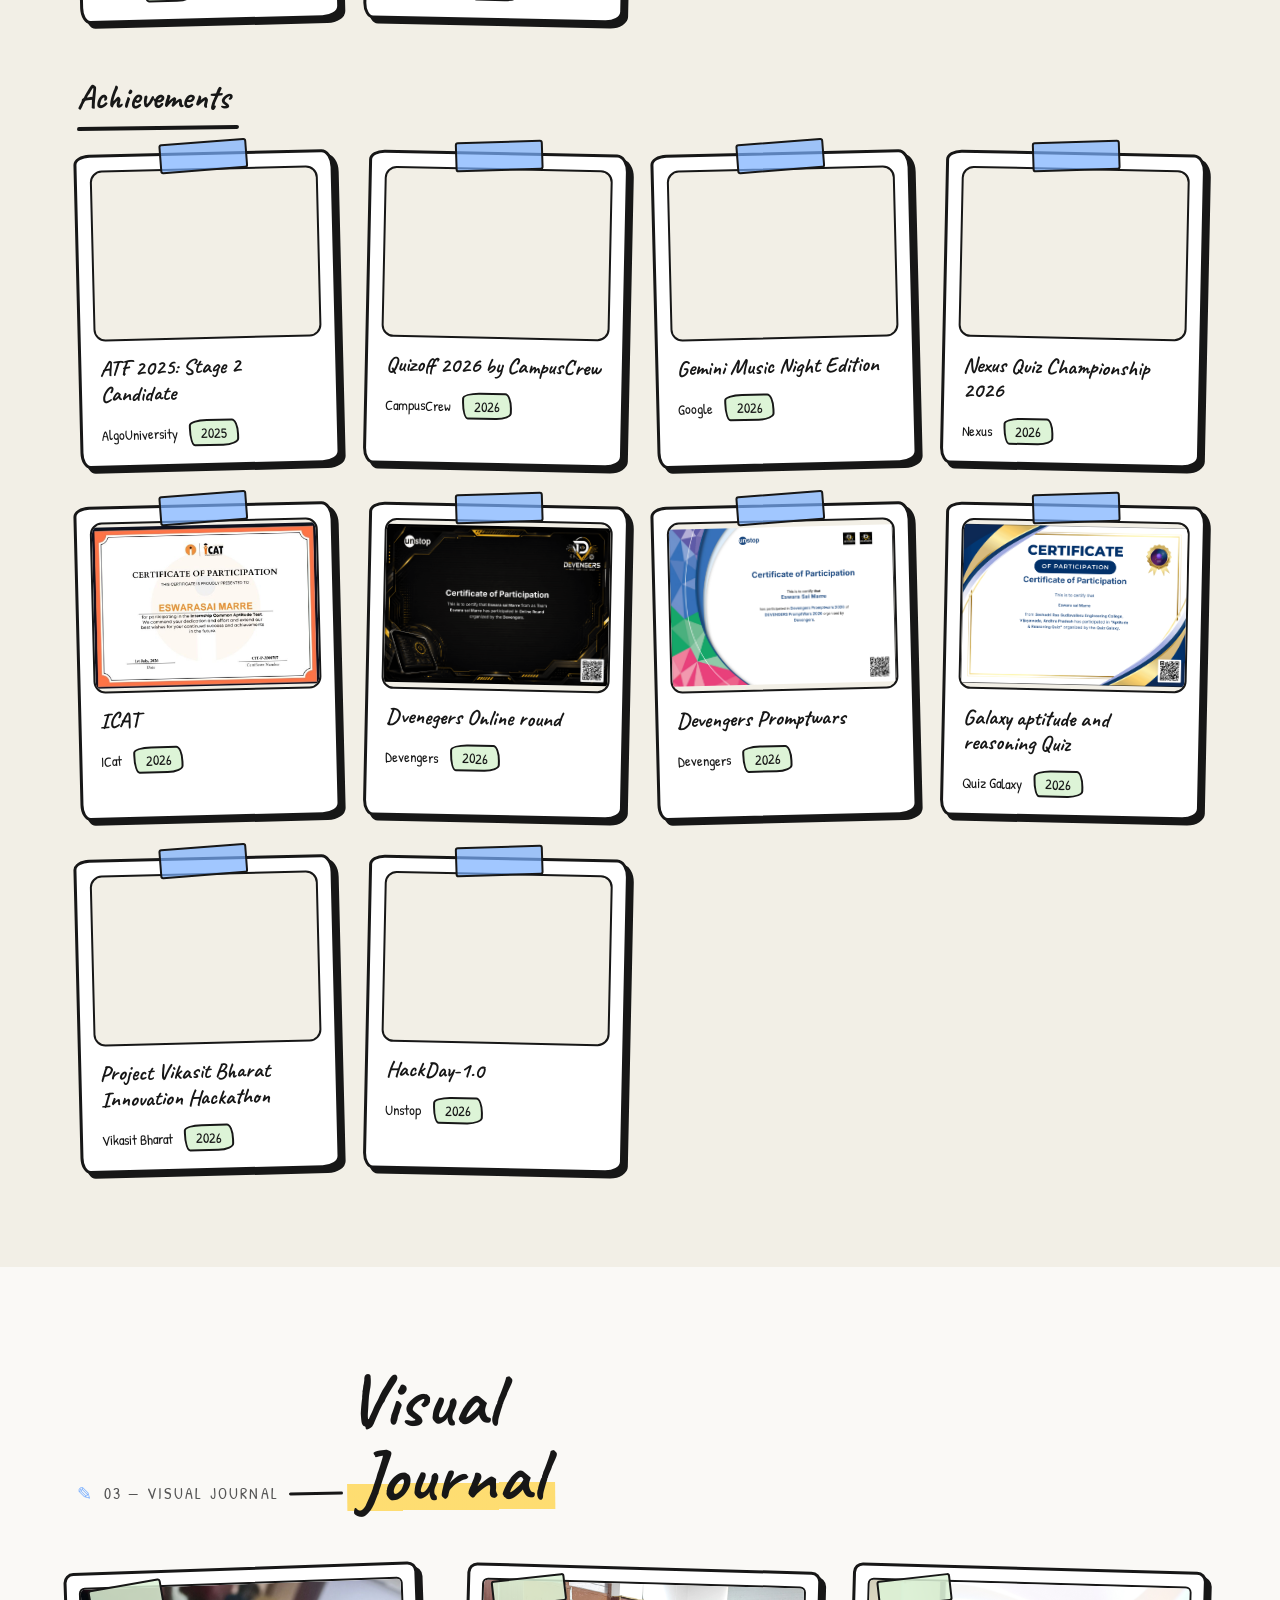
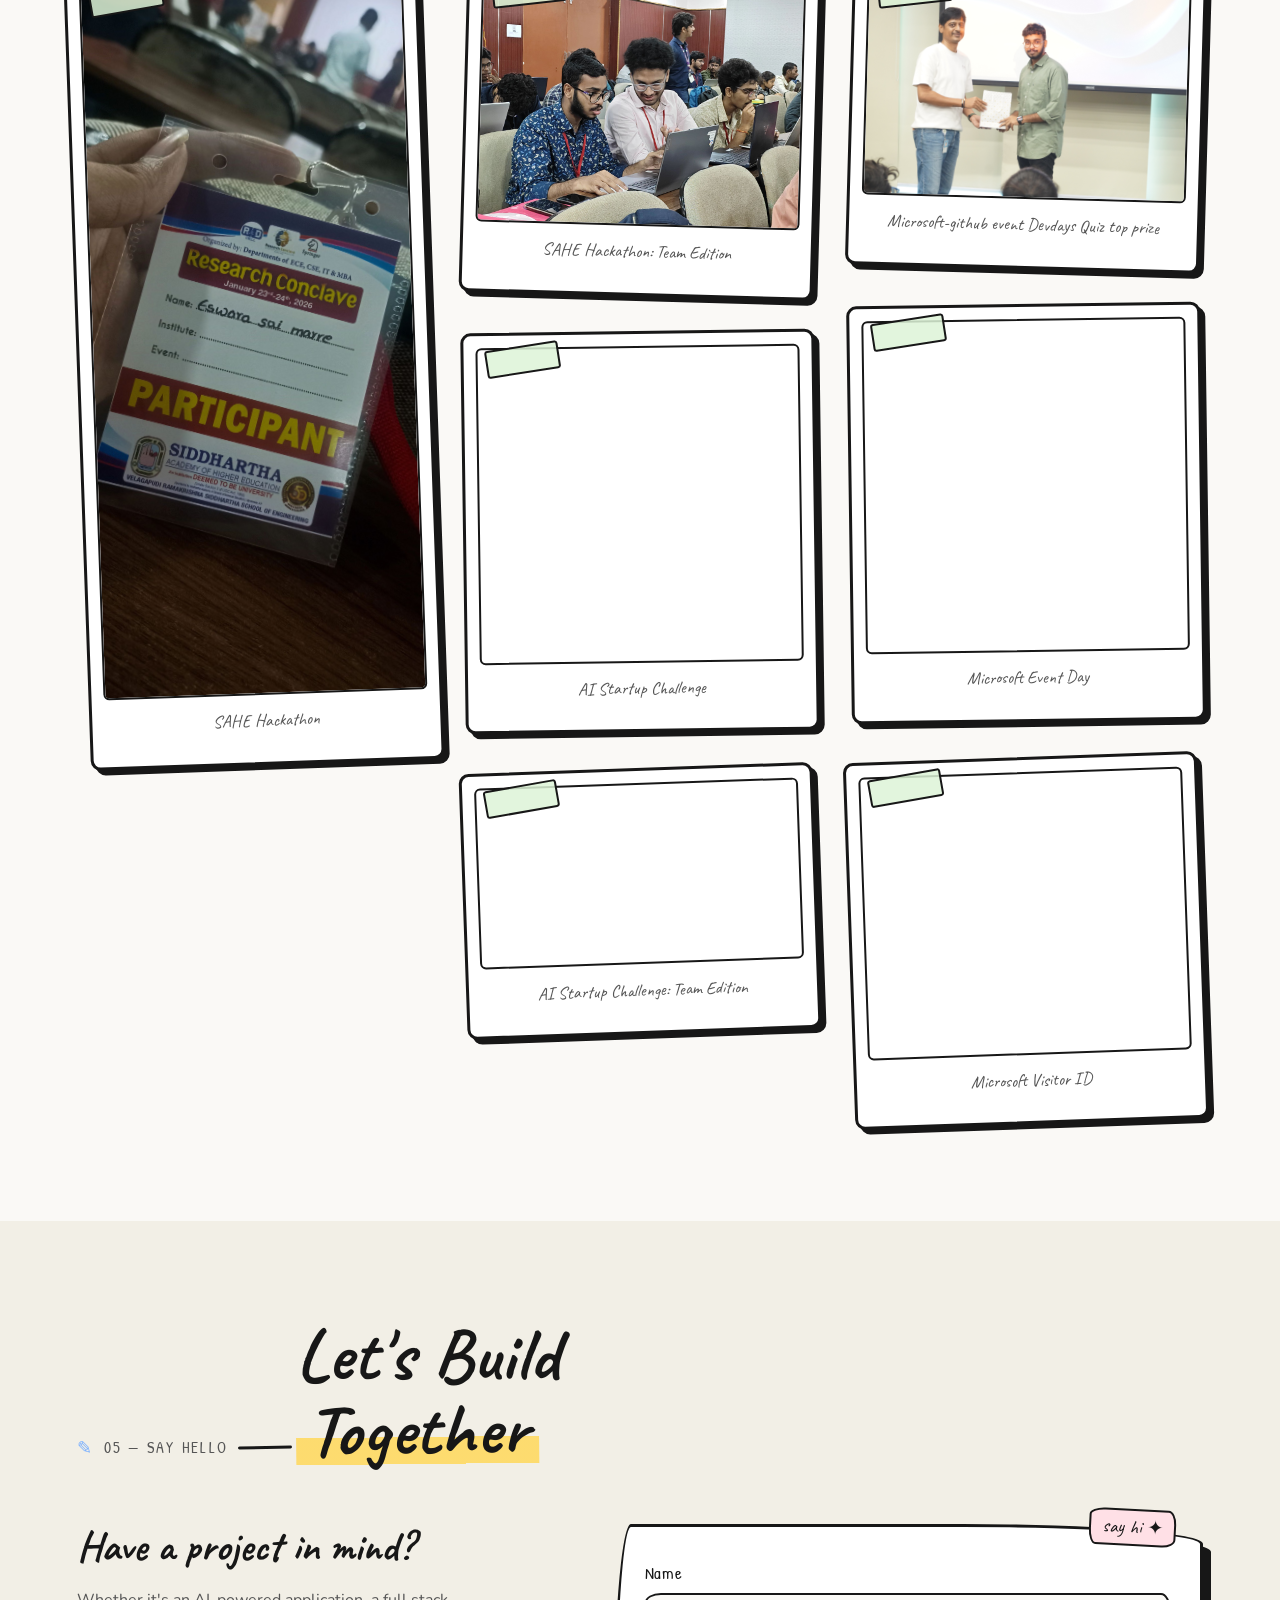
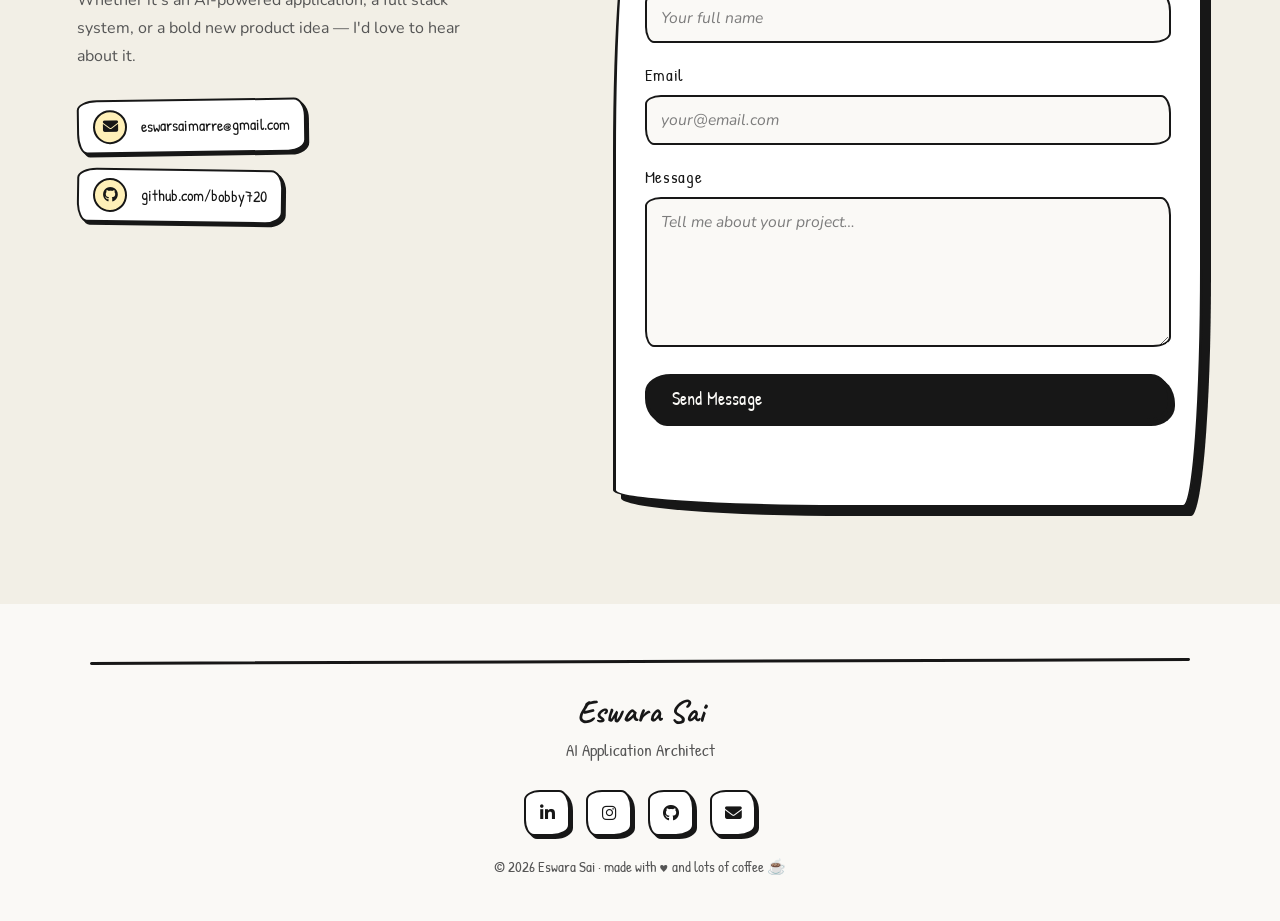
==== commit cf5221ae: "version 2.0" ====
--- a/index.html
+++ b/index.html
@@ -5,503 +5,132 @@
   <meta name="viewport" content="width=device-width,initial-scale=1.0"/>
   <meta name="description" content="Eswara Sai – AI Application Architect & Full Stack Developer"/>
   <title>Eswara Sai · AI Application Architect</title>
+  <link rel="icon" href="data:,">
   <link rel="preconnect" href="https://fonts.googleapis.com">
   <link rel="preconnect" href="https://fonts.gstatic.com" crossorigin>
-  <link href="https://fonts.googleapis.com/css2?family=Caveat:wght@500;600;700&family=Patrick+Hand&family=Kalam:wght@400;700&family=Nunito:ital,wght@0,400;0,600;0,700;1,400&display=swap" rel="stylesheet">
-  <link rel="stylesheet" href="style.css"/>
-  <!--  Icons -->
+  <link href="https://fonts.googleapis.com/css2?family=Caveat:wght@500;600;700&family=Kalam:wght@400;700&family=Nunito:ital,wght@0,400;0,600;0,700;1,400&family=Patrick+Hand&display=swap" rel="stylesheet">
+  <link rel="stylesheet" href="/style.css"/>
   <link rel="stylesheet" href="https://cdnjs.cloudflare.com/ajax/libs/font-awesome/6.5.0/css/all.min.css"/>
 </head>
-<body>
-
-<!-- ── Noise overlay ───────────────────────────────────────── -->
+<body class="home-page">
 <div id="noise"></div>
-
-
-<!-- ── Lightbox ────────────────────────────────────────────── -->
 <div id="lightbox">
   <span id="lightbox-close">✕</span>
-  <img id="lightbox-img" src="" alt="Gallery preview"/>
+  <img id="lightbox-img" src="" alt="Portfolio preview"/>
 </div>
 
-<!-- ═══════════════════════════════════════════════════════════
-     LOADING SCREEN
-═══════════════════════════════════════════════════════════ -->
-<div id="loader">
-  <div id="loader-content">
-    <h1 id="loader-name">
-      <!-- Letters injected by JS below -->
-    </h1>
-    <p id="loader-title">loading my little corner of the internet…</p>
-    <div id="loader-bar"><div id="loader-bar-fill"></div></div>
-    <p id="loader-percent">0%</p>
-  </div>
-</div>
-
-<!-- ═══════════════════════════════════════════════════════════
-     NAVIGATION
-═══════════════════════════════════════════════════════════ -->
 <nav id="navbar">
-  <a href="#hero" class="nav-logo">Eswara</a>
+  <a href="/" class="nav-logo">Eswara</a>
   <ul class="nav-links">
-    <li><a href="#hero">Home</a></li><li><a href="about.html">About</a></li>
+    <li><a href="/" class="active" aria-current="page">Home</a></li>
+    <li><a href="/about.html">About</a></li>
   </ul>
   <button class="nav-hamburger" id="hamburger" aria-label="Menu" aria-expanded="false"><span></span><span></span><span></span></button>
 </nav>
 <div id="mobile-menu">
-  <a href="#hero">Home</a><a href="about.html">About</a>
+  <a href="/" aria-current="page">Home</a>
+  <a href="/about.html">About</a>
 </div>
 
-<!-- ═══════════════════════════════════════════════════════════
-     HERO
-═══════════════════════════════════════════════════════════ -->
-<section id="hero">
-  <!-- Left -->
-  <div class="hero-text">
-    <p class="hero-eyebrow">Hi,</p>
-    <h1 class="hero-name">
-      ESWARA<br>
-      <em>SAI</em>
-    </h1>
-    <p class="hero-subtitle">AI Application Architect</p>
-    <p class="hero-desc">Building intelligent products that solve real‑world problems using software and artificial intelligence.</p>
-    <div class="hero-cta">
-      <a href="#projects" class="btn btn-gold">Explore Projects</a>
-      <a href="#contact"  class="btn btn-outline">Contact Me</a>
-    </div>
-  </div>
-
-  <!-- Right – Profile Image -->
-  <div class="hero-image-wrap">
-    <div class="hero-image-ring"></div>
-    <div class="hero-image-ring-2"></div>
-    <img
-      id="hero-profile-img"
-      class="hero-profile"
-      src="assets/images/event-workshop.jpg"
-      alt="Eswara Sai"
-      onerror="this.style.display='none'; document.getElementById('hero-profile-placeholder').style.display='flex';"
-    />
-    <div id="hero-profile-placeholder" class="hero-profile-placeholder" style="display:none;">
-      <svg viewBox="0 0 24 24" fill="none" stroke="currentColor" stroke-width="1">
-        <circle cx="12" cy="8" r="4"/><path d="M4 20c0-4 3.6-7 8-7s8 3 8 7"/>
-      </svg>
-      <span>profile photo</span>
-    </div>
-  </div>
-
-
-  <!-- Hand-drawn annotations & doodles -->
-  <span class="doodle doodle-star" aria-hidden="true">
-    <svg viewBox="0 0 40 40" width="44"><path d="M20 3v34M3 20h34M7 7l26 26M33 7 7 33"/></svg>
-  </span>
-  <span class="doodle doodle-squiggle" aria-hidden="true">
-    <svg viewBox="0 0 80 30" width="70"><path d="M2 22c8-24 14 20 22-2s14 18 22-4 12 12 16 6"/></svg>
-  </span>
-  <span class="doodle doodle-arrow" aria-hidden="true">
-    <svg viewBox="0 0 100 60" width="86"><path d="M4 6c26 4 48 20 66 42"/><path d="M52 50l18 2-4-18"/></svg>
-  </span>
-  <span class="hero-note tape note-a" aria-hidden="true">Good ideas build better futures!</span>
-  <span class="hero-note tape blue note-b" aria-hidden="true">BUILD · LEARN · GROW · REPEAT</span>
-  <span class="hero-note tape green note-c" aria-hidden="true">ideas → code ☕</span>
-
-  <!-- Scroll hint -->
-  <div class="scroll-hint">
-    <span>Scroll</span>
-    <div class="scroll-hint-line"></div>
-  </div>
-</section>
-
-
-
-<!-- ═══════════════════════════════════════════════════════════
-     PROJECTS
-═══════════════════════════════════════════════════════════ -->
-<section id="projects">
-  <p class="section-label reveal">01 — things I built</p>
-  <h2 class="section-title reveal" data-delay="1"><em>Projects</em></h2>
-  <div class="projects-grid" id="projects-grid"></div>
-</section>
-
-
-
-<!-- ═══════════════════════════════════════════════════════════
-     CERTIFICATES & ACHIEVEMENTS
-═══════════════════════════════════════════════════════════════════ -->
-<section id="certificates" style="background:var(--bg-secondary)">
-  <p class="section-label reveal">02 — proof &amp; little wins</p>
-  <h2 class="section-title reveal" data-delay="1">Certificates &amp;<br><em>Achievements</em></h2>
-  <div class="section-subpanel reveal" data-delay="2">
-    <h3 class="subpanel-title">Certificates</h3>
-    <div id="certs-container"></div>
-  </div>
-  <div class="section-subpanel reveal" data-delay="3">
-    <h3 class="subpanel-title">Achievements</h3>
-    <div id="achievements" class="anchor-target"></div>
-    <div id="achievements-container"></div>
-  </div>
-</section>
-
-<!-- ═══════════════════════════════════════════════════════════
-     GALLERY
-═══════════════════════════════════════════════════════════ -->
-<section id="gallery">
-  <p class="section-label reveal">03 — visual journal</p>
-  <h2 class="section-title reveal" data-delay="1">Visual<br><em>Journal</em></h2>
-  <div class="masonry-grid" id="gallery-grid"></div>
-</section>
-
-<!-- ═══════════════════════════════════════════════════════════
-     CONTACT
-═══════════════════════════════════════════════════════════ -->
-<section id="contact" style="background:var(--bg-secondary)">
-  <p class="section-label reveal">05 — say hello</p>
-  <h2 class="section-title reveal" data-delay="1">Let's Build<br><em>Together</em></h2>
-
-  <div class="contact-grid">
-    <div class="contact-info reveal-left" data-delay="2">
-      <h3>Have a project in mind?</h3>
-      <p>Whether it's an AI-powered application, a full stack system, or a bold new product idea — I'd love to hear about it.</p>
-      <div class="contact-detail">
-        <div class="contact-detail-icon"><i class="fa fa-envelope"></i></div>
-        <span id="contact-email"></span>
-      </div>
-      <div class="contact-detail">
-        <div class="contact-detail-icon"><i class="fab fa-github"></i></div>
-        <span id="contact-github-user"></span>
+<main>
+  <section id="hero" class="new-home-hero" aria-label="Home">
+    <div class="new-home-content">
+      <p class="new-home-hi">Hi, I’m <span aria-hidden="true">👋</span></p>
+      <h1 class="new-home-name">ESWARA <span class="new-home-name-sai">SAI</span></h1>
+      <p class="new-home-role"><span>AI Application Architect</span></p>
+      <p class="new-home-lead">Building intelligent products that solve real-world problems using software and artificial intelligence.</p>
+      <div class="new-home-socials" aria-label="Social links">
+        <a id="hero-linkedin" href="#" aria-label="LinkedIn" target="_blank" rel="noopener noreferrer"><i class="fab fa-linkedin-in" aria-hidden="true"></i></a>
+        <a id="hero-github" href="#" aria-label="GitHub" target="_blank" rel="noopener noreferrer"><i class="fab fa-github" aria-hidden="true"></i></a>
+        <a id="hero-instagram" href="#" aria-label="Instagram" target="_blank" rel="noopener noreferrer"><i class="fab fa-instagram" aria-hidden="true"></i></a>
+        <a id="hero-email" href="#" aria-label="Email"><i class="fas fa-envelope" aria-hidden="true"></i></a>
+        <svg class="new-home-arrow new-home-arrow-cta" viewBox="0 0 40 20" aria-hidden="true"><path d="M3 10h34M8 4 2 10l6 6M32 4l6 6-6 6"/></svg>
+        <p class="new-home-note new-home-note-cta">Let’s Build<br>Something<br>Amazing!</p>
       </div>
     </div>
 
-    <form class="contact-form reveal-right" data-delay="3" id="contact-form">
-      <div class="form-group">
-        <label>Name</label>
-        <input type="text" placeholder="Your full name" required/>
+    <div class="new-home-art" aria-label="Portfolio portraits">
+      <div class="new-home-art-slot new-home-art-main" data-asset="/assets/images/main-portrait.webp">
+        <img src="/assets/images/main-portrait.webp" alt="Eswara Sai portrait" class="new-home-main-portrait" fetchpriority="high" decoding="async">
+        <div class="new-home-art-placeholder" role="note"><span>Main portrait unavailable</span></div>
       </div>
-      <div class="form-group">
-        <label>Email</label>
-        <input type="email" placeholder="your@email.com" required/>
+      <div class="new-home-art-slot new-home-art-polaroid" data-asset="/assets/images/polaroid-portrait.webp">
+        <img src="/assets/images/polaroid-portrait.webp" alt="Handwritten polaroid portrait" class="new-home-polaroid-image" decoding="async">
+        <div class="new-home-art-placeholder" role="note"><span>Polaroid portrait unavailable</span></div>
       </div>
-      <div class="form-group">
-        <label>Message</label>
-        <textarea placeholder="Tell me about your project…" required></textarea>
+    </div>
+  </section>
+
+  <section id="projects">
+    <p class="section-label reveal">01 — things I built</p>
+    <h2 class="section-title reveal" data-delay="1"><em>Projects</em></h2>
+    <div class="projects-grid" id="projects-grid"></div>
+  </section>
+
+  <section id="certificates" class="section-tinted">
+    <p class="section-label reveal">02 — proof &amp; little wins</p>
+    <h2 class="section-title reveal" data-delay="1">Certificates &amp;<br><em>Achievements</em></h2>
+    <div class="section-subpanel reveal" data-delay="2">
+      <h3 class="subpanel-title">Certificates</h3>
+      <div id="certs-container"></div>
+    </div>
+    <div class="section-subpanel reveal" data-delay="3">
+      <h3 class="subpanel-title">Achievements</h3>
+      <div id="achievements-container"></div>
+    </div>
+  </section>
+
+  <section id="gallery">
+    <p class="section-label reveal">03 — visual journal</p>
+    <h2 class="section-title reveal" data-delay="1">Visual<br><em>Journal</em></h2>
+    <div class="masonry-grid" id="gallery-grid"></div>
+  </section>
+
+  <section id="contact" class="section-tinted">
+    <p class="section-label reveal">05 — say hello</p>
+    <h2 class="section-title reveal" data-delay="1">Let's Build<br><em>Together</em></h2>
+    <div class="contact-grid">
+      <div class="contact-info reveal-left" data-delay="2">
+        <h3>Have a project in mind?</h3>
+        <p>Whether it's an AI-powered application, a full stack system, or a bold new product idea — I'd love to hear about it.</p>
+        <div class="contact-detail">
+          <div class="contact-detail-icon"><i class="fa fa-envelope"></i></div>
+          <span id="contact-email"></span>
+        </div>
+        <div class="contact-detail">
+          <div class="contact-detail-icon"><i class="fab fa-github"></i></div>
+          <span id="contact-github-user"></span>
+        </div>
       </div>
-      <button type="submit" class="btn btn-gold">Send Message</button>
-      <p class="form-note" id="form-note">Got it! ✦ I'll write back soon.</p>
-    </form>
-  </div>
-</section>
+      <form class="contact-form reveal-right" data-delay="3" id="contact-form">
+        <div class="form-group">
+          <label for="contact-name">Name</label>
+          <input id="contact-name" type="text" placeholder="Your full name" required/>
+        </div>
+        <div class="form-group">
+          <label for="contact-email-input">Email</label>
+          <input id="contact-email-input" type="email" placeholder="your@email.com" required/>
+        </div>
+        <div class="form-group">
+          <label for="contact-message">Message</label>
+          <textarea id="contact-message" placeholder="Tell me about your project…" required></textarea>
+        </div>
+        <button type="submit" class="btn btn-gold">Send Message</button>
+        <p class="form-note" id="form-note">Got it! ✦ I'll write back soon.</p>
+      </form>
+    </div>
+  </section>
 
-<!-- ═══════════════════════════════════════════════════════════
-     FOOTER
-═══════════════════════════════════════════════════════════ -->
-<footer>
-  <div class="footer-line"></div>
-  <p class="footer-name" id="footer-name"></p>
-  <p class="footer-title" id="footer-title"></p>
-  <div class="footer-socials" id="footer-socials"></div>
-  <p class="footer-copy" id="footer-copy"></p>
-</footer>
+  <footer>
+    <div class="footer-line"></div>
+    <p class="footer-name" id="footer-name"></p>
+    <p class="footer-title" id="footer-title"></p>
+    <div class="footer-socials" id="footer-socials"></div>
+    <p class="footer-copy" id="footer-copy"></p>
+  </footer>
+</main>
 
-<!-- ─── Scripts ─────────────────────────────────────────────── -->
-<script src="js/data.js"></script>
-<script>
-/* ============================================================
-   Inline bootstrap – runs after data.js is loaded,
-   populates the DOM from DATA before script.js runs.
-   ============================================================ */
-
-// ── Loader letters ──────────────────────────────────────────
-(function () {
-  const nameEl = document.getElementById('loader-name');
-  if (!nameEl) return;
-  const full = (DATA.name || 'ESWARA SAI').toUpperCase();
-  nameEl.innerHTML = full.split('').map(c =>
-    c === ' ' ? '<span style="width:.4em;display:inline-block;"></span>'
-              : `<span>${c}</span>`
-  ).join('');
-})();
-
-// ── Skill icons map ─────────────────────────────────────────
-const SKILL_ICONS = {
-  'HTML':'<i class="fab fa-html5"></i>',
-  'CSS':'<i class="fab fa-css3-alt"></i>',
-  'JavaScript':'<i class="fab fa-js-square"></i>',
-  'React':'<i class="fab fa-react"></i>',
-  'Java':'<i class="fab fa-java"></i>',
-  'Spring Boot':'<i class="fas fa-leaf"></i>',
-  'Python':'<i class="fab fa-python"></i>',
-  'MySQL':'<i class="fas fa-database"></i>',
-  'Git':'<i class="fab fa-git-alt"></i>',
-  'GitHub':'<i class="fab fa-github"></i>',
-  'VS Code':'<i class="fas fa-code"></i>',
-  'IntelliJ IDEA':'<i class="fas fa-infinity"></i>',
-  'ChatGPT (Model GPT-5.5)':'<svg class="llm-icon" viewBox="0 0 2406 2406" aria-hidden="true"><g fill="currentColor"><path d="M1107.3 299.1c-197.999 0-373.9 127.3-435.2 315.3L650 743.5v427.9c0 21.4 11 40.4 29.4 51.4l344.5 198.515V833.3h.1v-27.9L1372.7 604c33.715-19.52 70.44-32.857 108.47-39.828L1447.6 450.3C1361 353.5 1237.1 298.5 1107.3 299.1zm0 117.5-.6.6c79.699 0 156.3 27.5 217.6 78.4-2.5 1.2-7.4 4.3-11 6.1L952.8 709.3c-18.4 10.4-29.4 30-29.4 51.4V1248l-155.1-89.4V755.8c-.1-187.099 151.601-338.9 339-339.2z"/><use href="#openai-mark" transform="rotate(60 1203 1203)"/><use href="#openai-mark" transform="rotate(120 1203 1203)"/><use href="#openai-mark" transform="rotate(180 1203 1203)"/><use href="#openai-mark" transform="rotate(240 1203 1203)"/><use href="#openai-mark" transform="rotate(300 1203 1203)"/></g><defs><path id="openai-mark" d="M1107.3 299.1c-197.999 0-373.9 127.3-435.2 315.3L650 743.5v427.9c0 21.4 11 40.4 29.4 51.4l344.5 198.515V833.3h.1v-27.9L1372.7 604c33.715-19.52 70.44-32.857 108.47-39.828L1447.6 450.3C1361 353.5 1237.1 298.5 1107.3 299.1zm0 117.5-.6.6c79.699 0 156.3 27.5 217.6 78.4-2.5 1.2-7.4 4.3-11 6.1L952.8 709.3c-18.4 10.4-29.4 30-29.4 51.4V1248l-155.1-89.4V755.8c-.1-187.099 151.601-338.9 339-339.2z"/></defs></svg>',
-  'Gemini (Model 3.1 Flash)':'<svg class="llm-icon" viewBox="0 0 24 24" aria-hidden="true"><path fill="#4285F4" d="M11.04 19.32Q12 21.51 12 24q0-2.49.93-4.68.96-2.19 2.58-3.81t3.81-2.55Q21.51 12 24 12q-2.49 0-4.68-.93a12.3 12.3 0 0 1-3.81-2.58 12.3 12.3 0 0 1-2.58-3.81Q12 2.49 12 0q0 2.49-.96 4.68-.93 2.19-2.55 3.81a12.3 12.3 0 0 1-3.81 2.58Q2.49 12 0 12q2.49 0 4.68.96 2.19.93 3.81 2.55t2.55 3.81"/></svg>',
-  'Claude (Model Haiku 4.5, Sonnet 4.6)':'<svg class="llm-icon" viewBox="0 0 24 24" aria-hidden="true"><path fill="#D97757" d="M17.3041 3.541h-3.6718l6.696 16.918H24Zm-10.6082 0L0 20.459h3.7442l1.3693-3.5527h7.0052l1.3693 3.5528h3.7442L10.5363 3.5409Zm-.3712 10.2232 2.2914-5.9456 2.2914 5.9456Z"/></svg>',
-  'AntigravityAI':'<svg class="llm-icon" viewBox="0 0 136 136" aria-hidden="true"><path fill="#3186FF" d="M89.6992 93.695C94.3659 97.195 101.366 94.8617 94.9492 88.445C75.6992 69.7783 79.7825 18.445 55.8659 18.445C31.9492 18.445 36.0325 69.7783 16.7825 88.445C9.78251 95.445 17.3658 97.195 22.0325 93.695C40.1159 81.445 38.9492 59.8617 55.8659 59.8617C72.7825 59.8617 71.6159 81.445 89.6992 93.695Z" transform="translate(12 10)"/></svg>'
-};
-const SKILL_LEVELS = {
-  'HTML':100,'CSS':100,'JavaScript':100,
-  'Java':100,'Spring Boot':100,'Python':100,
-  'MySQL':100,
-  'Git':100,'GitHub':100,'VS Code':100,'IntelliJ IDEA':100,
-  'ChatGPT (Model GPT-5.5)':100,'Gemini (Model 3.1 Flash)':100,'Claude (Model Haiku 4.5, Sonnet 4.6)':100,'AntigravityAI':100  
-};
-
-const profileImage = document.getElementById('hero-profile-img');
-if (profileImage && DATA.profileImage) profileImage.src = DATA.profileImage;
-
-
-
-// ── Projects ────────────────────────────────────────────────
-(function () {
-  const grid = document.getElementById('projects-grid');
-  if (!grid || !DATA.projects) return;
-
-  /* Build the stacked-bar + legend for languages or AI tools */
-  function buildBarPanel(items, label) {
-    if (!items || !items.length) return '';
-
-    // Normalise to 100%
-    const total = items.reduce((s, x) => s + (x.pct || 0), 0);
-    const norm  = total > 0 ? 100 / total : 1;
-
-    const segments = items.map(x =>
-      `<div class="pbar-seg" style="width:${(x.pct * norm).toFixed(2)}%;background:${x.color||'#D4AF37'};"
-            title="${x.name} ${x.pct}%"></div>`
-    ).join('');
-
-    const dots = items.map(x =>
-      `<span class="pbar-dot-wrap">
-         <span class="pbar-dot" style="background:${x.color||'#D4AF37'};"></span>
-         <span class="pbar-dot-name">${x.name}</span>
-         <span class="pbar-dot-pct">${x.pct}%</span>
-       </span>`
-    ).join('');
-
-    return `
-      <div class="pbar-panel">
-        <p class="pbar-label">${label}</p>
-        <div class="pbar-track">${segments}</div>
-        <div class="pbar-legend">${dots}</div>
-      </div>`;
-  }
-
-  // Group projects by category
-  const groupedByCategory = {};
-  const categoryOrder = ["Self-Initiated Projects", "Academic projects", "Hackathon Innovations"];
-  
-  DATA.projects.forEach(p => {
-    const cat = p.category || "Other";
-    if (!groupedByCategory[cat]) {
-      groupedByCategory[cat] = [];
-    }
-    groupedByCategory[cat].push(p);
-  });
-
-  // Render categories and projects in order
-  categoryOrder.forEach(category => {
-    if (!groupedByCategory[category] || groupedByCategory[category].length === 0) return;
-
-    // Create category title
-    const categoryTitle = document.createElement('div');
-    categoryTitle.className = 'project-category-title reveal';
-    categoryTitle.innerHTML = `<h3>${category}</h3>`;
-    grid.appendChild(categoryTitle);
-
-    // Create container for projects in this category
-    const categoryContainer = document.createElement('div');
-    categoryContainer.className = 'project-category-container';
-    
-    groupedByCategory[category].forEach((p, i) => {
-      const card = document.createElement('div');
-      card.className = 'project-card reveal';
-      card.dataset.delay = (i % 3) + 1;
-
-      const imgHtml = p.image && p.image !== '#'
-        ? `<img class="project-img" src="${p.image}" alt="${p.title}"
-               onerror="this.outerHTML='<div class=\\'project-img-placeholder\\'>${p.title}</div>'">`
-        : `<div class="project-img-placeholder">${p.title}</div>`;
-
-      const techTags = (p.tech || []).map(t => `<span class="tech-tag">${t}</span>`).join('');
-      const ghBtn    = p.github
-        ? `<a href="${p.github}" class="btn btn-outline btn-sm" target="_blank"><i class="fab fa-github"></i> GitHub</a>`
-        : '';
-      const liveBtn  = p.live && p.live !== '#'
-        ? `<a href="${p.live}" class="btn btn-gold btn-sm" target="_blank"><i class="fas fa-external-link-alt"></i> Live</a>`
-        : '';
-
-      const langBar = buildBarPanel(p.languages, 'Languages');
-      const aiBar   = buildBarPanel(p.LLM,        'LLM Usage');
-
-      card.innerHTML = `
-        ${imgHtml}
-        <div class="project-body">
-          <h3 class="project-title">${p.title}</h3>
-          <p class="project-desc">${p.description}</p>
-          <div class="project-tech">${techTags}</div>
-          ${langBar}
-          ${aiBar}
-          <div class="project-links">${ghBtn}${liveBtn}</div>
-        </div>
-      `;
-      categoryContainer.appendChild(card);
-    });
-    
-    grid.appendChild(categoryContainer);
-  });
-
-  /* Animate bars when card enters viewport */
-  const io = new IntersectionObserver(entries => {
-    entries.forEach(e => {
-      if (e.isIntersecting) {
-        e.target.querySelectorAll('.pbar-seg').forEach(seg => {
-          const target = seg.style.width;
-          seg.style.width = '0%';
-          requestAnimationFrame(() => {
-            seg.style.transition = 'width 1s cubic-bezier(0.25,0.46,0.45,0.94)';
-            seg.style.width = target;
-          });
-        });
-        io.unobserve(e.target);
-      }
-    });
-  }, { threshold: 0.25 });
-  document.querySelectorAll('.project-card').forEach(c => io.observe(c));
-})();
-
-// ── Timeline ─────────────────────────────────────────────────
-(function () {
-  const container = document.getElementById('timeline-items');
-  if (!container || !DATA.timeline) return;
-
-  DATA.timeline.forEach((t, i) => {
-    const item = document.createElement('div');
-    item.className = 'timeline-item reveal';
-    item.dataset.delay = i + 1;
-    item.innerHTML = `
-      <div class="timeline-dot">
-        <div class="timeline-dot-inner">${t.icon || '✦'}</div>
-      </div>
-      <div class="timeline-content">
-        <p class="timeline-year">${t.year}</p>
-        <h3 class="timeline-title">${t.title}</h3>
-        <p class="timeline-desc">${t.description}</p>
-      </div>
-    `;
-    container.appendChild(item);
-  });
-})();
-
-// ── Certificates & Achievements ──────────────────────────────
-(function () {
-  function renderDynamicSection(containerId, items, emptyMsg) {
-    const c = document.getElementById(containerId);
-    if (!c) return;
-    if (!items || items.length === 0) {
-      c.innerHTML = `<p class="section-empty">${emptyMsg}</p>`;
-      return;
-    }
-    const grid = document.createElement('div');
-    grid.className = 'dynamic-grid';
-    items.forEach(item => {
-      const card = document.createElement('div');
-      card.className = 'dynamic-card reveal';
-      card.innerHTML = `
-        ${item.image ? `<img src="${item.image}" alt="${item.title}" class="cert-img">` : ''}
-        <div class="dynamic-card-body">
-          <h4>${item.title}</h4>
-          ${item.description ? `<p>${item.description}</p>` : ''}
-          ${item.issuer ? `<p class="dynamic-card-meta">${item.issuer}</p>` : ''}
-          ${item.date   ? `<p class="dynamic-card-meta">${item.date}</p>` : ''}
-        </div>
-      `;
-      grid.appendChild(card);
-      
-      // Add lightbox click handler for certificate images
-      if (item.image) {
-        const img = card.querySelector('.cert-img');
-        img.addEventListener('click', () => {
-          const lightbox = document.getElementById('lightbox');
-          const lightboxImg = document.getElementById('lightbox-img');
-          if (lightbox && lightboxImg) {
-            lightboxImg.src = item.image;
-            lightboxImg.alt = item.title;
-            lightbox.classList.add('open');
-          }
-        });
-      }
-    });
-    c.appendChild(grid);
-  }
-
-  renderDynamicSection('certs-container', DATA.certificates,
-    'Certificates will show up here once they land in data.js ✎');
-  renderDynamicSection('achievements-container', DATA.achievements,
-    'Little wins will show up here once they land in data.js ✎');
-})();
-
-// ── Gallery ──────────────────────────────────────────────────
-(function () {
-  const grid = document.getElementById('gallery-grid');
-  if (!grid) return;
-
-  if (!DATA.gallery || DATA.gallery.length === 0) {
-    grid.innerHTML = `<p class="section-empty">Photos will show up here once they land in data.js ✎</p>`;
-    return;
-  }
-
-  DATA.gallery.forEach(item => {
-    const image = typeof item === 'string' ? item : item.src;
-    const caption = typeof item === 'string' ? '' : item.caption || '';
-    const div = document.createElement('div');
-    div.className = 'masonry-item';
-    div.innerHTML = `<img src="${image}" alt="${caption}"><p class="gallery-caption">${caption}</p>`;
-    grid.appendChild(div);
-  });
-})();
-
-// ── Contact section info ─────────────────────────────────────
-(function () {
-  const emailEl  = document.getElementById('contact-email');
-  const ghUserEl = document.getElementById('contact-github-user');
-  if (emailEl)  emailEl.textContent  = DATA.email || '';
-  if (ghUserEl) ghUserEl.textContent = 'github.com/' + (DATA.githubUsername || '');
-})();
-
-// ── Footer ───────────────────────────────────────────────────
-(function () {
-  const nameEl    = document.getElementById('footer-name');
-  const titleEl   = document.getElementById('footer-title');
-  const socialsEl = document.getElementById('footer-socials');
-  const copyEl    = document.getElementById('footer-copy');
-
-  if (nameEl)  nameEl.textContent  = DATA.name  || 'Eswara Sai';
-  if (titleEl) titleEl.textContent = DATA.title || 'AI Application Architect';
-
-  if (socialsEl) {
-    const socials = [
-      { icon: 'fab fa-linkedin-in',  href: DATA.linkedin  || '#', label: 'LinkedIn' },
-      { icon: 'fab fa-instagram',    href: DATA.instagram || '#', label: 'Instagram' },
-      { icon: 'fab fa-github',       href: DATA.github    || '#', label: 'GitHub' },
-      { icon: 'fas fa-envelope',     href: 'mailto:' + (DATA.email || ''), label: 'Email' }
-    ];
-    socials.forEach(s => {
-      const a = document.createElement('a');
-      a.className = 'footer-social';
-      a.href  = s.href;
-      a.title = s.label;
-      a.target = '_blank';
-      a.innerHTML = `<i class="${s.icon}"></i>`;
-      socialsEl.appendChild(a);
-    });
-  }
-
-  if (copyEl) {
-    copyEl.textContent = `© ${new Date().getFullYear()} ${DATA.name || 'Eswara Sai'} · made with ♥ and lots of coffee`;
-  }
-})();
-</script>
-<script src="script.js"></script>
+<script src="/js/data.js"></script>
+<script src="/script.js"></script>
 </body>
 </html>
--- a/style.css
+++ b/style.css
@@ -3,8 +3,6 @@
    Cartoon / sketchbook design system.
    Same class names & IDs as before — only the visuals changed.
    ============================================================ */
-
-@import url('https://fonts.googleapis.com/css2?family=Caveat:wght@500;600;700&family=Patrick+Hand&family=Kalam:wght@400;700&family=Nunito:ital,wght@0,400;0,600;0,700;1,400&display=swap');
 
 /* ── Tokens ────────────────────────────────────────────────── */
 :root{
@@ -57,7 +55,7 @@
   --font-label:   'Patrick Hand', 'Kalam', cursive;
   --font-body:    'Nunito', system-ui, -apple-system, sans-serif;
 
-  /* legacy font vars used inline in about.html */
+  /* legacy font vars used by the About section */
   --font-display: var(--font-hand);
   --font-mono:    var(--font-label);
   --font-ui:      var(--font-body);
@@ -210,13 +208,13 @@
   width:min(1000px, 82vw); z-index:1000;
   display:flex; align-items:center; justify-content:space-between;
   gap:.7rem; padding:.4rem .8rem;
-  background: var(--paper-card);
-  border: var(--stroke-thick) solid var(--ink);
-  border-radius: 26px 22px 24px 20px / 20px 26px 22px 24px;
-  box-shadow: var(--shadow);
+  background:var(--paper-card);
+  border:var(--stroke-thick) solid var(--ink);
+  border-radius:26px 22px 24px 20px / 20px 26px 22px 24px;
+  box-shadow:var(--shadow);
   transition: box-shadow .3s var(--ease-luxury), transform .3s var(--ease-luxury);
 }
-#navbar.scrolled{ box-shadow: var(--shadow-sm); }
+#navbar.scrolled{ box-shadow:var(--shadow-sm); }
 .nav-logo{
   font-family: var(--font-hand);
   font-size:1.6rem; font-weight:700; line-height:1;
@@ -247,8 +245,8 @@
 .nav-links a:hover{ transform:translateY(-2px) rotate(-1.5deg); }
 .nav-links a:hover::after{ transform:scaleX(1); }
 .nav-links a.active{
-  background: var(--blue);
-  border-color: var(--ink);
+  background:var(--blue);
+  border-color:var(--ink);
   box-shadow:2px 2px 0 var(--ink);
 }
 .nav-links a.active::after{ transform:scaleX(0); }
@@ -350,9 +348,9 @@
 /* ═══════════════  HERO  ═══════════════ */
 #hero{
   min-height:100vh; display:grid;
-  grid-template-columns: 1.05fr .95fr;
+  grid-template-columns:1.05fr .95fr;
   align-items:center; gap:3rem;
-  padding: 9.5rem 6vw 5rem; position:relative; overflow:hidden;
+  padding:9.5rem 6vw 5rem; position:relative; overflow:hidden;
 }
 #hero::before{
   content:''; position:absolute; inset:auto -6vw -2px -6vw; height:3px;
@@ -361,14 +359,14 @@
 }
 .hero-text{ position:relative; z-index:3; }
 .hero-eyebrow{
-  font-family: var(--font-hand); font-size:1.9rem; color:var(--ink);
+  font-family:var(--font-hand); font-size:1.9rem; color:var(--ink);
   opacity:0; transform:translateY(16px);
   display:inline-block; transform-origin:left;
 }
 .hero-eyebrow::after{ content:" I'm"; }
 .hero-name{
   font-family: var(--font-hand);
-  font-size: clamp(3.6rem, 10.5vw, 7.4rem);
+  font-size:clamp(3.6rem,10.5vw,7.4rem);
   font-weight:700; line-height:.92; letter-spacing:.005em;
   margin:.1rem 0 .3rem; position:relative;
   opacity:0; transform:translateY(22px);
@@ -384,10 +382,10 @@
 }
 .hero-subtitle{
   font-family: var(--font-marker); font-weight:700;
-  font-size: clamp(1.15rem, 2.4vw, 1.5rem);
+  font-size:clamp(1.15rem,2.4vw,1.5rem);
   display:inline-block; margin-top:.9rem; padding:.05rem .35rem;
-  background: var(--yellow);
-  box-shadow: .25rem 0 0 var(--yellow), -.25rem 0 0 var(--yellow);
+  background:var(--yellow);
+  box-shadow:.25rem 0 0 var(--yellow), -.25rem 0 0 var(--yellow);
   transform:rotate(-.6deg);
   opacity:0; translate:0 16px;
 }
@@ -399,31 +397,31 @@
   display:flex; gap:1rem; flex-wrap:wrap; margin-top:2rem;
   opacity:0; transform:translateY(16px);
 }
-
 /* right column — profile as a sticker on the desk */
 .hero-image-wrap{
   position:relative; display:flex; align-items:center; justify-content:center;
   min-height:340px; opacity:0; transform:translateY(20px);
 }
 .hero-image-ring{
-  position:absolute; width:min(78%, 380px); aspect-ratio:1/1;
+  position:absolute; width:min(86%, 410px); aspect-ratio:1/1;
   border:var(--stroke-thick) solid var(--ink);
   border-radius: var(--radius-hand);
-  background: var(--blue);
+  background:linear-gradient(145deg, #eaf3ff 0%, var(--blue) 72%, #c9e0ff 100%);
+  box-shadow:5px 7px 0 var(--ink);
   transform: rotate(-4deg);
 }
 .hero-image-ring-2{
-  position:absolute; width:min(78%, 380px); aspect-ratio:1/1;
+  position:absolute; width:min(92%, 440px); aspect-ratio:1/1;
   border:2px dashed var(--ink); border-radius: var(--radius-hand2);
-  transform: rotate(4deg); opacity:.5;
+  transform:translate(4px, 5px) rotate(4deg); opacity:.42;
 }
 .hero-profile{
   position:relative; z-index:2;
-  width:min(72%, 340px); aspect-ratio:1/1; object-fit:cover;
-  border:var(--stroke-thick) solid var(--ink);
+  width:min(76%, 360px); aspect-ratio:1/1; object-fit:cover;
+  border:5px solid var(--paper-card);
   border-radius: var(--radius-hand3);
   background: var(--paper-card);
-  box-shadow: var(--shadow-lg);
+  box-shadow:0 0 0 3px var(--ink), 10px 12px 0 var(--ink);
   transform: rotate(-1.5deg);
   transition: transform .4s var(--ease-spring);
 }
@@ -432,10 +430,10 @@
   position:relative; z-index:2;
   width:min(72%, 340px); aspect-ratio:1/1;
   display:flex; flex-direction:column; align-items:center; justify-content:center; gap:.8rem;
-  border:var(--stroke-thick) solid var(--ink);
+  border:5px solid var(--paper-card);
   border-radius: var(--radius-hand3);
   background: var(--paper-card);
-  box-shadow: var(--shadow-lg);
+  box-shadow:0 0 0 3px var(--ink), 10px 12px 0 var(--ink);
   transform: rotate(-1.5deg);
 }
 .hero-profile-placeholder svg{ width:72px; height:72px; stroke:var(--ink); stroke-width:1.4; }
@@ -573,6 +571,101 @@
 .tech-tag:hover{ transform:translateY(-2px) rotate(-2deg); }
 .project-links{ display:flex; gap:.7rem; flex-wrap:wrap; margin-top:.4rem; }
 
+.project-card-header{
+  display:flex; justify-content:space-between; align-items:center; gap:.75rem;
+  margin:0 0 .85rem; position:relative; z-index:1;
+}
+.project-number,
+.project-category-badge{
+  font-family:var(--font-label); letter-spacing:.08em; text-transform:uppercase;
+  font-size:.74rem; line-height:1; color:var(--ink);
+  border:2px solid var(--ink); border-radius:999px; padding:.38rem .7rem;
+  background:var(--paper-dark);
+}
+.project-category-badge{
+  background:var(--yellow); transform:rotate(-2deg);
+}
+.project-explore{
+  margin-top:1rem; display:inline-flex; align-items:center; gap:.45rem; padding:.55rem 1rem;
+  background:var(--paper-card); border:2.5px solid var(--ink); border-radius:14px 10px 16px 8px / 8px 16px 10px 14px;
+  box-shadow:3px 3px 0 var(--ink); color:var(--ink); font-family:var(--font-label); font-size:1rem;
+  letter-spacing:.06em; cursor:pointer; transition:transform .2s var(--ease-spring), box-shadow .2s var(--ease-spring), background .2s ease;
+}
+.project-explore:hover{
+  background:var(--blue); transform:translate(-2px,-3px) rotate(-1deg); box-shadow:6px 7px 0 var(--ink);
+}
+.project-explore:active{ transform:translate(1px,1px); box-shadow:1px 1px 0 var(--ink); }
+.project-explore span{ font-size:1.2rem; }
+.project-detail-shell{
+  width:min(1100px,100%); margin:0 auto; padding:2.2rem 0 0;
+}
+.project-detail{
+  background:var(--paper-card); border:var(--stroke-thick) solid var(--ink); border-radius:28px 18px 26px 16px / 18px 26px 14px 28px;
+  box-shadow:var(--shadow-lg); padding:1.3rem 1.3rem 1.8rem;
+}
+.project-detail-back{
+  display:inline-flex; align-items:center; gap:.45rem; background:transparent; border:none; cursor:pointer;
+  color:var(--ink); font-family:var(--font-label); font-size:1rem; letter-spacing:.05em; text-transform:uppercase;
+  margin-bottom:1rem; padding:.15rem 0;
+}
+.project-detail-back:hover{ text-decoration:underline; }
+.project-detail-hero{
+  display:grid; grid-template-columns:1.2fr .8fr; gap:1.5rem; align-items:center;
+  padding:1rem 0 1.5rem; border-bottom:2px dashed rgba(23,23,23,.3);
+}
+.project-detail-kicker{
+  font-family:var(--font-label); letter-spacing:.12em; text-transform:uppercase; font-size:.8rem; color:var(--muted);
+  margin-bottom:.5rem;
+}
+.project-detail-title{
+  font-family:var(--font-hand); font-size:clamp(2.2rem,5vw,4rem); line-height:.95; margin-bottom:.45rem;
+}
+.project-detail-tagline{
+  font-size:1.1rem; color:var(--muted); line-height:1.6; max-width:60ch;
+}
+.project-detail-meta{ display:flex; gap:.75rem; flex-wrap:wrap; margin-top:1rem; }
+.project-detail-badge,
+.project-detail-status{
+  display:inline-flex; align-items:center; justify-content:center; padding:.4rem .8rem; border-radius:999px;
+  border:2px solid var(--ink); font-family:var(--font-label); letter-spacing:.06em; text-transform:uppercase; font-size:.72rem;
+}
+.project-detail-badge{ background:var(--blue); }
+.project-detail-status{ background:var(--green); }
+.project-detail-visual{ border:var(--stroke-thick) solid var(--ink); border-radius:18px; overflow:hidden; background:var(--paper-dark); }
+.project-detail-visual img{ width:100%; max-height:400px; object-fit:cover; }
+.project-detail-grid{ display:grid; grid-template-columns:repeat(2,minmax(0,1fr)); gap:1.5rem; margin-top:1.8rem; }
+.project-detail-section{
+  background:var(--paper-dark); border:2px solid var(--ink); border-radius:18px; padding:1.1rem 1rem 1rem;
+}
+.project-detail-section h4{
+  font-family:var(--font-label); letter-spacing:.08em; text-transform:uppercase; font-size:.78rem; margin-bottom:.8rem;
+  color:var(--muted);
+}
+.project-detail-section p,
+.project-detail-section li{
+  font-size:1rem; line-height:1.7; color:var(--ink-soft);
+}
+.project-detail-list{ display:grid; grid-template-columns:repeat(auto-fit,minmax(180px,1fr)); gap:.75rem; list-style:none; }
+.project-detail-list li{
+  background:var(--paper-card); border:2px solid var(--ink); border-radius:12px; padding:.7rem .8rem; box-shadow:2px 2px 0 var(--ink);
+}
+.project-detail-tech-stack{ display:grid; gap:1rem; }
+.project-tech-group h5{
+  font-family:var(--font-label); font-size:1rem; letter-spacing:.04em; text-transform:uppercase; margin-bottom:.4rem;
+}
+.project-tech-group ul{ display:flex; flex-wrap:wrap; gap:.5rem; }
+.project-tech-group li{
+  display:inline-flex; align-items:center; padding:.32rem .72rem; border:2px solid var(--ink); border-radius:999px; background:var(--paper-card); font-size:.88rem;
+}
+.project-detail-architecture{ list-style:none; display:grid; gap:.7rem; }
+.project-detail-architecture li{ display:flex; gap:.65rem; align-items:flex-start; }
+.project-detail-architecture li::before{ content:'✦'; color:var(--ink); font-size:1rem; margin-top:.1rem; }
+@media (max-width: 780px){
+  .project-detail-hero{ grid-template-columns:1fr; }
+  .project-detail-grid{ grid-template-columns:1fr; }
+  .project-card-header{ flex-direction:column; align-items:flex-start; }
+}
+
 /* language / LLM bars */
 .pbar-panel{ margin-bottom:1rem; }
 .pbar-label{
@@ -939,6 +1032,8 @@
     padding:8.5rem 6vw 5rem; gap:2.5rem; min-height:auto;
   }
   .hero-image-wrap{ order:-1; min-height:280px; }
+  .hero-image-ring{ width:min(90%,340px); }
+  .hero-image-ring-2{ width:min(96%,370px); }
   .hero-profile, .hero-profile-placeholder{ width:min(74%,280px); }
   .note-a{ top:2%; left:auto; right:4%; }
   .note-b{ display:none; }
@@ -975,3 +1070,274 @@
 /* Cross-page section targets */
 .anchor-target, section[id]{scroll-margin-top:110px;}
 @media (max-width:900px){ .nav-links{display:none;} .nav-hamburger{display:flex;} }
+
+/* New home artwork — scoped to the homepage hero so the other sections keep
+   their existing notebook styling. */
+#hero.new-home-hero{
+  --u:1cqw;
+  --home-bg:#f6f8fb;
+  --home-ink:#0f141b;
+  --home-muted:#4b5563;
+  --home-card:#fff;
+  --home-accent:#3b82f6;
+  --home-highlight:#fdeea6;
+  --home-shadow:0 8px 24px rgba(15,20,27,.12);
+  --home-display:"Caveat Brush","Caveat","Segoe Print",cursive;
+  --home-hand:"Caveat","Segoe Print",cursive;
+  --home-role:"Kalam","Caveat",cursive;
+  --home-body:"Nunito",system-ui,sans-serif;
+  /* Artwork lives in /assets/images; adjust these values to reposition it. */
+  --main-w:43.1%;
+  --main-left:35.2%;
+  --main-bottom:0%;
+  --main-blend:multiply;
+  --polaroid-w:16.9%;
+  --polaroid-left:76.75%;
+  --polaroid-top:44.2%;
+  --polaroid-rotate:-4deg;
+  display:block;
+  container-type:inline-size;
+  position:relative;
+  width:100%;
+  min-height:0;
+  aspect-ratio:1024 / 509;
+  margin:0 auto 2.5rem;
+  padding:0;
+  overflow:hidden;
+  color:var(--home-ink);
+  background:linear-gradient(110deg,#cbdcff 0%,#e4edff 34%,#f5f8ff 67%,#fff 100%);
+  background-size:auto;
+}
+#hero.new-home-hero::before{ content:none; }
+#hero .new-home-content{ position:relative; z-index:4; width:50%; padding:8.2cqw 0 0 6.3cqw; }
+#hero .new-home-hi{ margin:0; font:italic 700 calc(var(--u) * 2.4) var(--home-hand); }
+#hero .new-home-name{
+  margin:calc(var(--u) * -.6) 0 0;
+  font:400 calc(var(--u) * 7.1)/.9 var(--home-display);
+  letter-spacing:-.01em;
+  transform:rotate(-3deg);
+  transform-origin:left;
+}
+#hero .new-home-name-sai{ position:relative; display:block; width:max-content; margin-left:3cqw; color:var(--home-accent); }
+#hero .new-home-name-sai::after{
+  content:""; position:absolute; left:-4%; right:-6%; bottom:-.06em; height:.1em;
+  background:var(--home-accent); border-radius:99px; transform:rotate(-1.5deg);
+}
+#hero .new-home-role{ margin:.2cqw 0 0; font:italic 700 calc(var(--u) * 1.95) var(--home-role); }
+#hero .new-home-role span{
+  display:inline-block; padding:.3em .6em; border-radius:6px;
+  color:#1a1a1a; background:var(--home-highlight); transform:rotate(-1deg);
+}
+#hero .new-home-lead{
+  max-width:36ch; margin:1.2cqw 0 0; color:var(--home-muted);
+  font:400 max(.8rem,calc(var(--u) * 1.25))/1.55 var(--home-body);
+}
+#hero .new-home-cta{ display:flex; flex-wrap:wrap; align-items:center; gap:.8rem; margin-top:2.2cqw; }
+#hero .new-home-btn{
+  display:inline-flex; align-items:center; justify-content:center;
+  padding:.85em 1.5em; border:1.5px solid var(--home-ink); border-radius:999px;
+  font:700 max(.72rem,calc(var(--u) * 1.15)) var(--home-body);
+  transition:transform .15s;
+}
+#hero .new-home-btn:hover{ transform:translateY(-2px); }
+#hero .new-home-btn-primary{ color:var(--home-bg); background:var(--home-ink); box-shadow:0 6px 14px rgba(15,20,27,.3); }
+#hero .new-home-btn-secondary{ color:var(--home-ink); background:var(--home-card); }
+#hero .new-home-socials{ display:flex; align-items:center; gap:.6rem; margin-top:2.4cqw; }
+#hero .new-home-socials > a{
+  display:grid; place-items:center; width:max(28px,calc(var(--u) * 2.9)); height:max(28px,calc(var(--u) * 2.9));
+  border-radius:50%; color:var(--home-ink); background:var(--home-card); box-shadow:var(--home-shadow);
+  transition:transform .15s,color .15s;
+}
+#hero .new-home-socials > a:hover{ color:var(--home-accent); transform:translateY(-2px); }
+#hero .new-home-note{ margin:0; font:700 max(.8rem,calc(var(--u) * 1.4))/1.15 var(--home-hand); }
+#hero .new-home-note-cta{ transform:rotate(-8deg); }
+#hero .new-home-arrow,
+#hero .new-home-spark{ position:absolute; z-index:4; fill:none; pointer-events:none; }
+#hero .new-home-arrow{ stroke:var(--home-ink); stroke-width:2; stroke-linecap:round; stroke-linejoin:round; }
+#hero .new-home-arrow-cta{ position:static; width:2.6cqw; min-width:22px; margin-left:.4rem; }
+#hero .new-home-spark{ width:3%; stroke:var(--home-accent); stroke-width:2.4; stroke-linecap:round; }
+#hero .new-home-art{ position:absolute; inset:0; pointer-events:none; }
+#hero .new-home-art-slot{ position:absolute; }
+#hero .new-home-art-main{
+  z-index:1; width:var(--main-w); left:var(--main-left); bottom:var(--main-bottom);
+  mix-blend-mode:var(--main-blend);
+}
+#hero .new-home-art-polaroid{
+  z-index:2; width:var(--polaroid-w); left:var(--polaroid-left); top:var(--polaroid-top);
+  rotate:var(--polaroid-rotate); transform-origin:center;
+}
+#hero .new-home-art-polaroid:not(.is-missing){ box-shadow:0 10px 22px rgba(15,20,27,.22); }
+#hero .new-home-main-portrait,
+#hero .new-home-polaroid-image{ display:block; width:100%; height:auto; opacity:0; transition:opacity .35s; }
+#hero .new-home-main-portrait{ object-fit:contain; object-position:center bottom; }
+#hero .new-home-polaroid-image{ object-fit:contain; object-position:center; }
+#hero .new-home-main-portrait.is-loaded,
+#hero .new-home-polaroid-image.is-loaded{ opacity:1; }
+#hero .new-home-art-placeholder{
+  display:none; position:absolute; inset:0; place-items:center; padding:.4rem; overflow:hidden;
+  border:2px dashed var(--home-muted); border-radius:14px; color:var(--home-muted); text-align:center;
+  background:rgba(75,85,99,.08); font-size:max(.6rem,calc(var(--u) * .95));
+}
+#hero .new-home-art-slot.is-missing > img{ display:none; }
+#hero .new-home-art-slot.is-missing .new-home-art-placeholder{ display:grid; }
+#hero .new-home-art-main.is-missing{ left:50%; top:22%; bottom:0; width:24%; }
+#hero .new-home-art-main.is-missing .new-home-art-placeholder{ border-bottom:0; border-radius:14px 14px 0 0; }
+#hero .new-home-art-polaroid.is-missing{ left:76.75%; top:44.2%; width:16.9%; aspect-ratio:1026 / 951; }
+
+@media (max-width:760px){
+  #hero.new-home-hero{ aspect-ratio:auto; padding-top:0; margin-top:0; overflow:visible; }
+  #hero .new-home-content{ width:100%; padding:5.5rem 1.25rem 0; }
+  #hero .new-home-name{ font-size:calc(var(--u) * 7.6); }
+  #hero .new-home-name-sai{ margin-left:1rem; }
+  #hero .new-home-art{ position:relative; inset:auto; aspect-ratio:1 / .85; margin-top:.5rem; }
+  #hero.new-home-hero{ --main-w:78%; --main-left:-5%; --polaroid-w:38%; --polaroid-left:60%; --polaroid-top:40%; }
+  #hero .new-home-art-main.is-missing{ left:10%; top:18%; width:52%; }
+  #hero .new-home-art-polaroid.is-missing{ left:60%; top:40%; width:38%; }
+}
+@media (prefers-reduced-motion:reduce){
+  #hero.new-home-hero,
+  #hero.new-home-hero *{ transition:none !important; scroll-behavior:auto !important; }
+}
+
+body.home-page{
+  background-color:#cbdcff;
+  background-image:linear-gradient(110deg,#cbdcff 0%,#e4edff 34%,#f5f8ff 67%,#fff 100%);
+  background-size:auto;
+}
+body.home-page #noise{ display:none; }
+
+/* About section styles */
+.section-tinted{ background:var(--bg-secondary); }
+
+/* ── About page · hand-drawn notebook styles ──────────── */
+    .about-page-hero{
+      min-height:48vh; display:flex; flex-direction:column;
+      align-items:flex-start; justify-content:flex-end;
+      padding:9.5rem 6vw 4rem; position:relative; overflow:hidden;
+    }
+    .about-page-hero::after{
+      content:''; position:absolute; left:6vw; right:6vw; bottom:0; height:3px;
+      background:var(--ink); border-radius:4px; transform:rotate(-.2deg);
+    }
+    .about-page-hero .back-link{
+      font-family:var(--font-label); font-size:1.05rem; color:var(--ink);
+      display:inline-flex; align-items:center; gap:.6rem; margin-bottom:2.2rem;
+      background:var(--paper-card); border:2.5px solid var(--ink);
+      border-radius:22px 12px 20px 10px / 10px 20px 12px 22px;
+      box-shadow:3px 3px 0 var(--ink); padding:.35rem 1rem;
+      transform:rotate(-1.2deg);
+      transition:transform .2s var(--ease-spring), background .2s, box-shadow .2s;
+    }
+    .about-page-hero .back-link:hover{
+      transform:rotate(0) translate(-2px,-3px); background:var(--blue);
+      box-shadow:6px 7px 0 var(--ink);
+    }
+    .about-page-hero .page-eyebrow{
+      font-family:var(--font-label); font-size:1.05rem; letter-spacing:.12em;
+      text-transform:uppercase; color:var(--muted); margin-bottom:.4rem;
+    }
+    .about-page-hero .page-title{
+      font-family:var(--font-hand); font-weight:700;
+      font-size:clamp(3rem,9vw,6rem); line-height:.95;
+    }
+    .about-page-hero .page-title em{ font-style:normal; position:relative; display:inline-block; }
+    .about-page-hero .page-title em{
+      background:linear-gradient(transparent 60%, rgba(255,216,90,.85) 60%, rgba(255,216,90,.85) 96%, transparent 96%);
+      padding:0 .14em; transform:rotate(-.6deg);
+    }
+    .about-page-hero .doodle-about{ position:absolute; right:7vw; top:34%; width:120px; color:var(--ink); }
+    .about-page-hero .doodle-about path{ fill:none; stroke:currentColor; stroke-width:2.4; stroke-linecap:round; }
+
+    /* Bio as a journal page */
+    .about-body{ background:var(--paper-dark); padding:5rem 6vw; }
+    .about-intro-grid{
+      display:grid; grid-template-columns:1.05fr .95fr; gap:3.5rem;
+      align-items:start; margin-top:0;
+    }
+    .about-text{
+      background:var(--paper-card);
+      border:3px solid var(--ink);
+      border-radius:255px 14px 225px 16px / 16px 225px 14px 255px;
+      box-shadow:8px 8px 0 var(--ink);
+      padding:2.4rem 2.2rem; position:relative;
+      background-image:repeating-linear-gradient(transparent 0 33px, rgba(23,23,23,.07) 33px 34px);
+    }
+    .about-text::before{
+      content:'my story ✎'; position:absolute; top:-18px; left:28px;
+      font-family:var(--font-hand); font-size:1.2rem;
+      background:var(--green); border:2.5px solid var(--ink);
+      border-radius:16px 8px 14px 7px / 7px 14px 8px 16px;
+      padding:0 .7rem; transform:rotate(-3deg);
+    }
+    .about-text p{ font-size:1.02rem; line-height:1.95; color:var(--muted); margin-bottom:1.2rem; }
+    .about-text p span{
+      color:var(--ink); font-weight:700;
+      background:linear-gradient(transparent 62%, var(--yellow) 62%);
+    }
+    .about-cards{ display:flex; flex-direction:column; gap:1.4rem; }
+    .about-card{
+      background:var(--paper-card);
+      border:2.5px solid var(--ink);
+      border-radius:22px 14px 24px 12px / 12px 24px 14px 22px;
+      box-shadow:5px 5px 0 var(--ink);
+      padding:1.4rem 1.6rem; position:relative;
+      transition:transform .3s var(--ease-spring), box-shadow .3s var(--ease-spring);
+    }
+    .about-card:nth-child(odd){ transform:rotate(-1deg); }
+    .about-card:nth-child(even){ transform:rotate(.9deg); }
+    .about-card:nth-child(4n+1){ background:var(--blue); }
+    .about-card:nth-child(4n+2){ background:var(--green); }
+    .about-card:nth-child(4n+3){ background:var(--pink); }
+    .about-card:nth-child(4n+4){ background:var(--lavender); }
+    .about-card:hover{ transform:rotate(0) translate(-3px,-5px); box-shadow:9px 11px 0 var(--ink); }
+    .about-card-icon{ font-size:1.5rem; margin-bottom:.4rem; }
+    .about-card h4{
+      font-family:var(--font-hand); font-weight:700; font-size:1.5rem;
+      margin-bottom:.4rem; color:var(--ink);
+    }
+    .about-card p{ font-size:.95rem; color:var(--ink-soft); line-height:1.65; }
+    .about-focus-tags{ display:flex; flex-wrap:wrap; gap:.45rem; margin-top:.7rem; }
+    .about-focus-tag{
+      font-family:var(--font-label); font-size:.88rem; padding:.1rem .65rem;
+      border:2px solid var(--ink); border-radius:18px 7px 16px 6px / 6px 16px 7px 18px;
+      background:var(--paper-card); color:var(--ink);
+      transition:transform .2s var(--ease-spring);
+    }
+    .about-card:hover .about-focus-tag{ transform:rotate(-2deg); }
+
+    .skills-section{ padding:5.5rem 6vw; background:var(--paper); }
+    .timeline-section{ padding:5.5rem 6vw; background:var(--paper-dark); }
+
+    .about-cta-strip{
+      margin:0 6vw 4rem; padding:3rem 2.5rem;
+      background:var(--paper-card);
+      border:3px solid var(--ink);
+      border-radius:18px 240px 20px 230px / 230px 20px 240px 18px;
+      box-shadow:8px 8px 0 var(--ink);
+      display:flex; align-items:center; justify-content:space-between;
+      gap:2rem; flex-wrap:wrap;
+    }
+    .about-cta-strip h3{
+      font-family:var(--font-hand); font-weight:700;
+      font-size:clamp(1.9rem,4.4vw,2.9rem); line-height:1.1;
+    }
+    .about-cta-strip h3 em{ font-style:normal; position:relative; display:inline-block; }
+    .about-cta-strip h3 em::after{
+      content:''; position:absolute; left:0; right:-4%; bottom:-.08em; height:5px;
+      background:var(--accent-blue); border-radius:4px; transform:rotate(-.8deg);
+    }
+    .about-cta-strip .cta-buttons{ display:flex; gap:1rem; flex-wrap:wrap; }
+
+    @media (max-width:900px){
+      .about-intro-grid{ grid-template-columns:1fr; gap:2.4rem; }
+      .about-page-hero .doodle-about{ display:none; }
+      .about-cta-strip{ flex-direction:column; text-align:center; }
+      .about-cta-strip .cta-buttons{ justify-content:center; }
+    }
+    @media (max-width:600px){
+      .about-page-hero{ padding:8.5rem 6vw 3rem; }
+      .about-body, .skills-section, .timeline-section{ padding:4rem 6vw; }
+      .about-text{ padding:1.8rem 1.4rem; }
+      .about-card{ transform:none !important; }
+      .about-cta-strip{ padding:2.2rem 1.4rem; }
+    }
